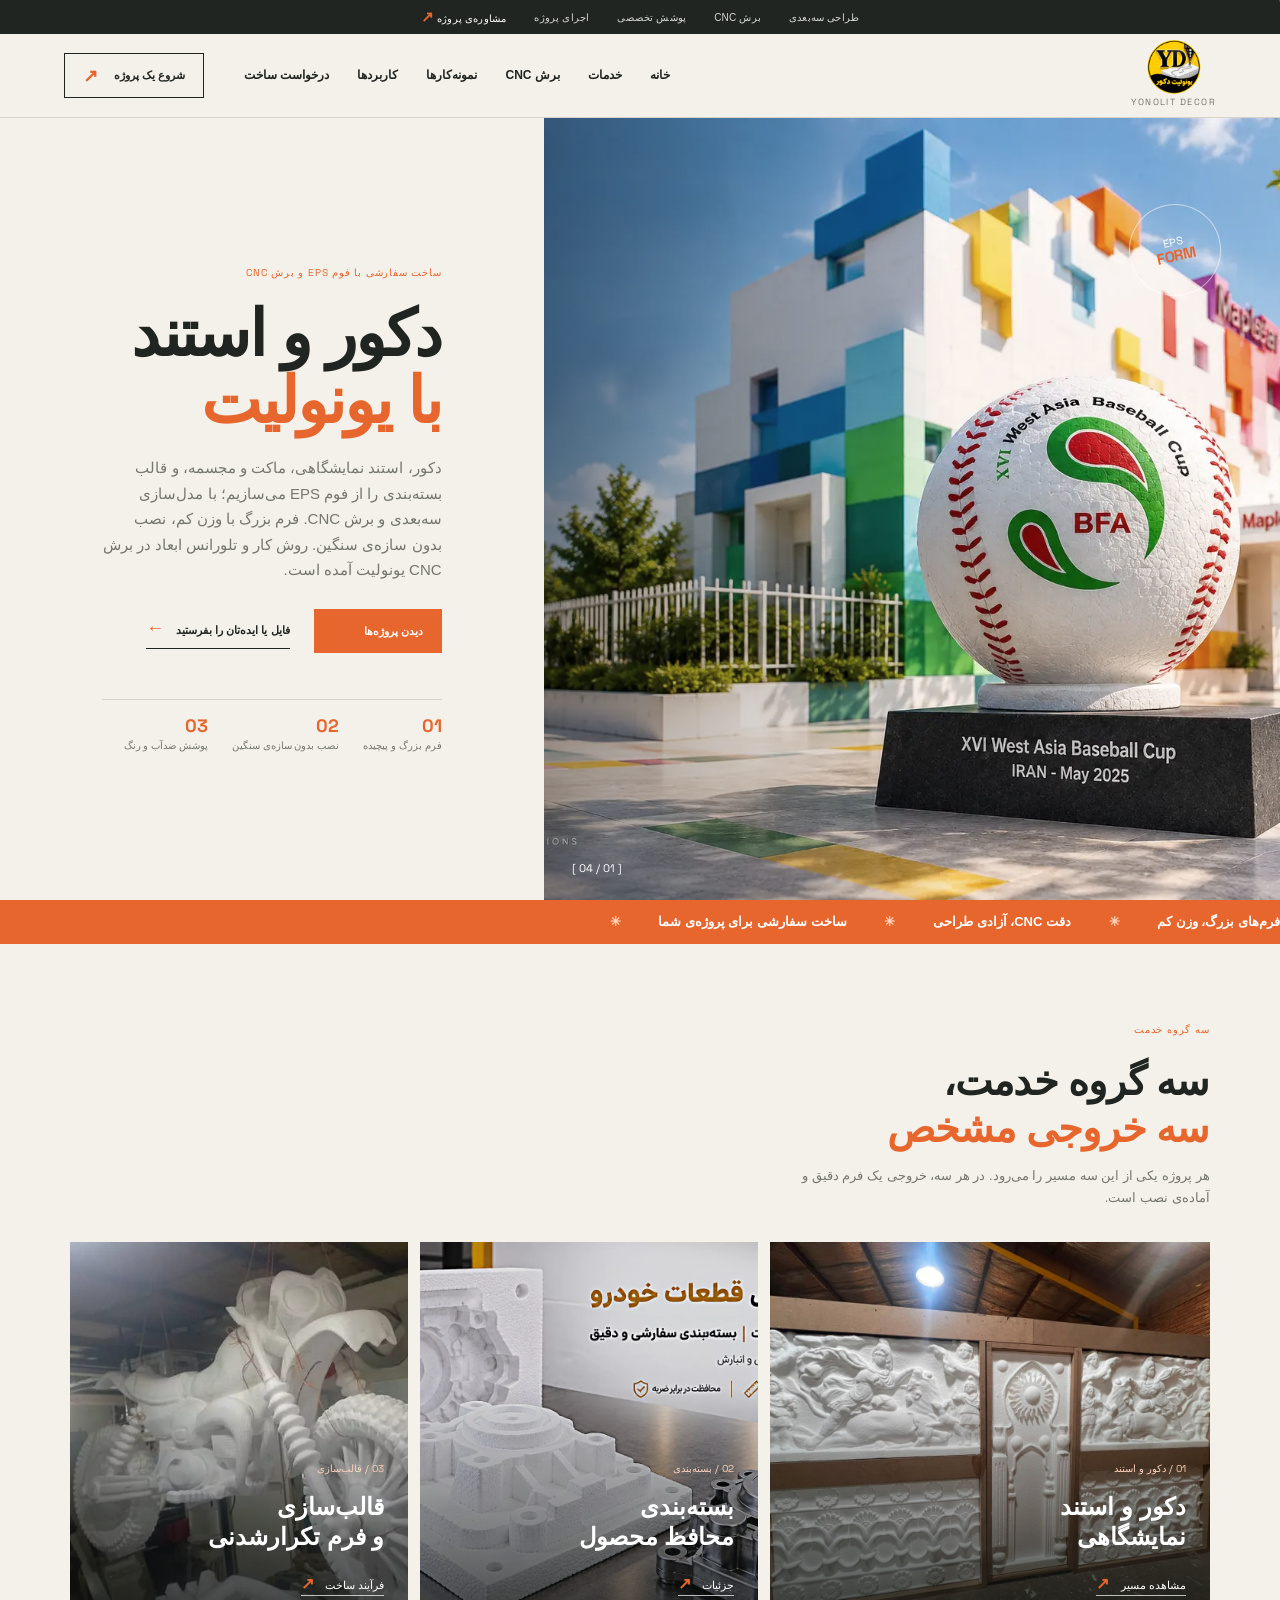
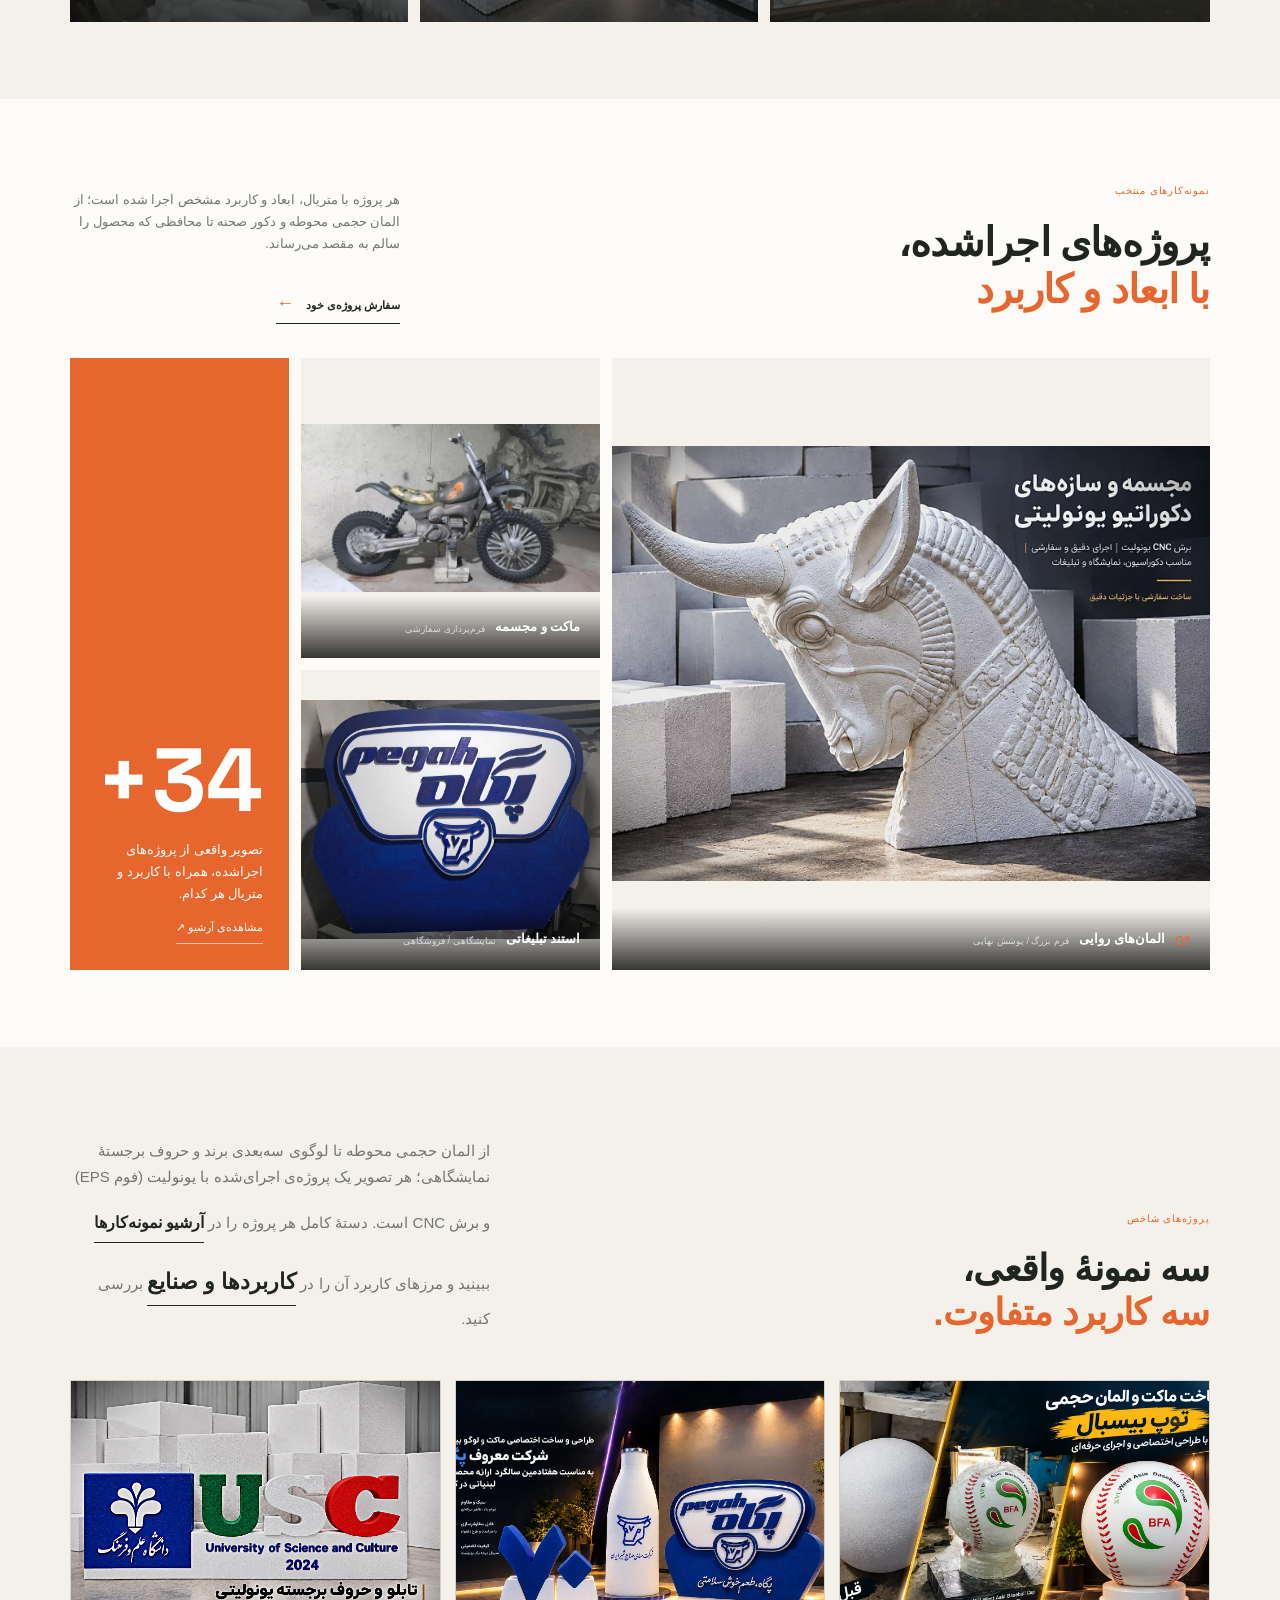
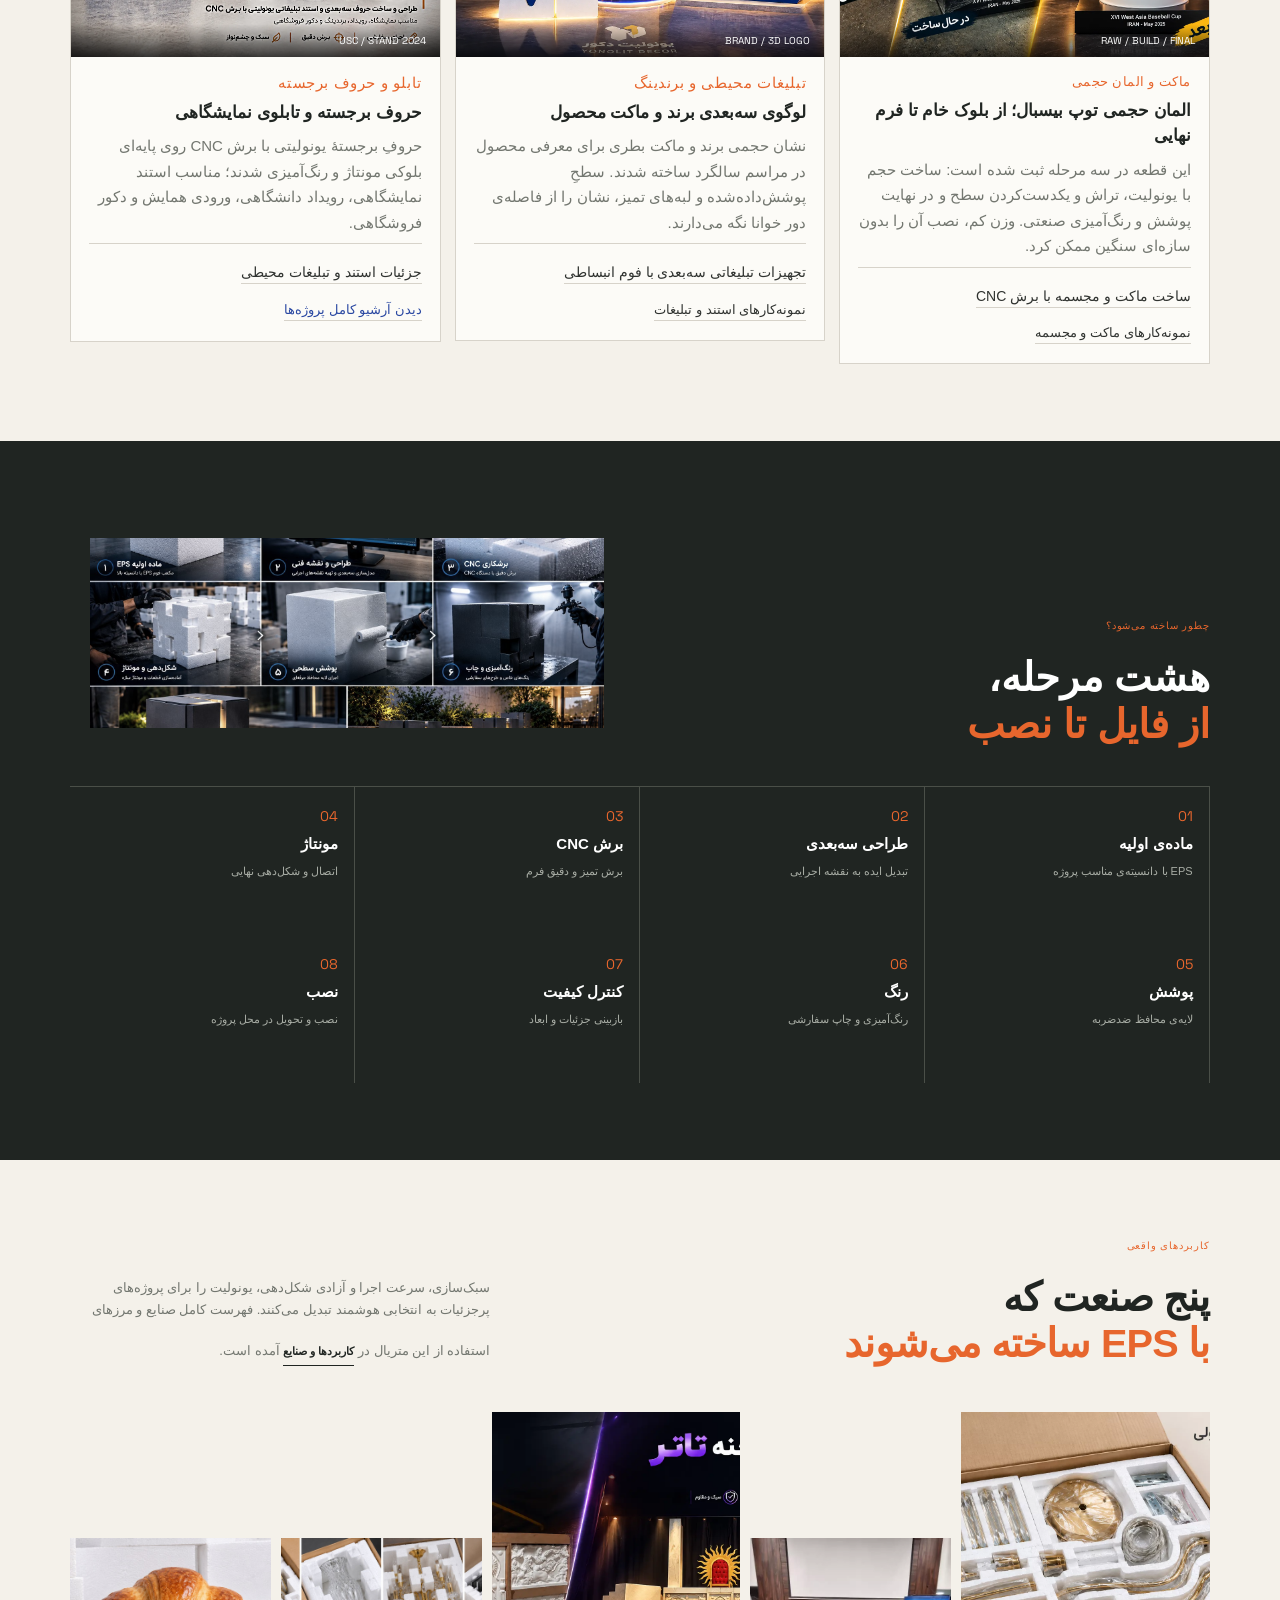
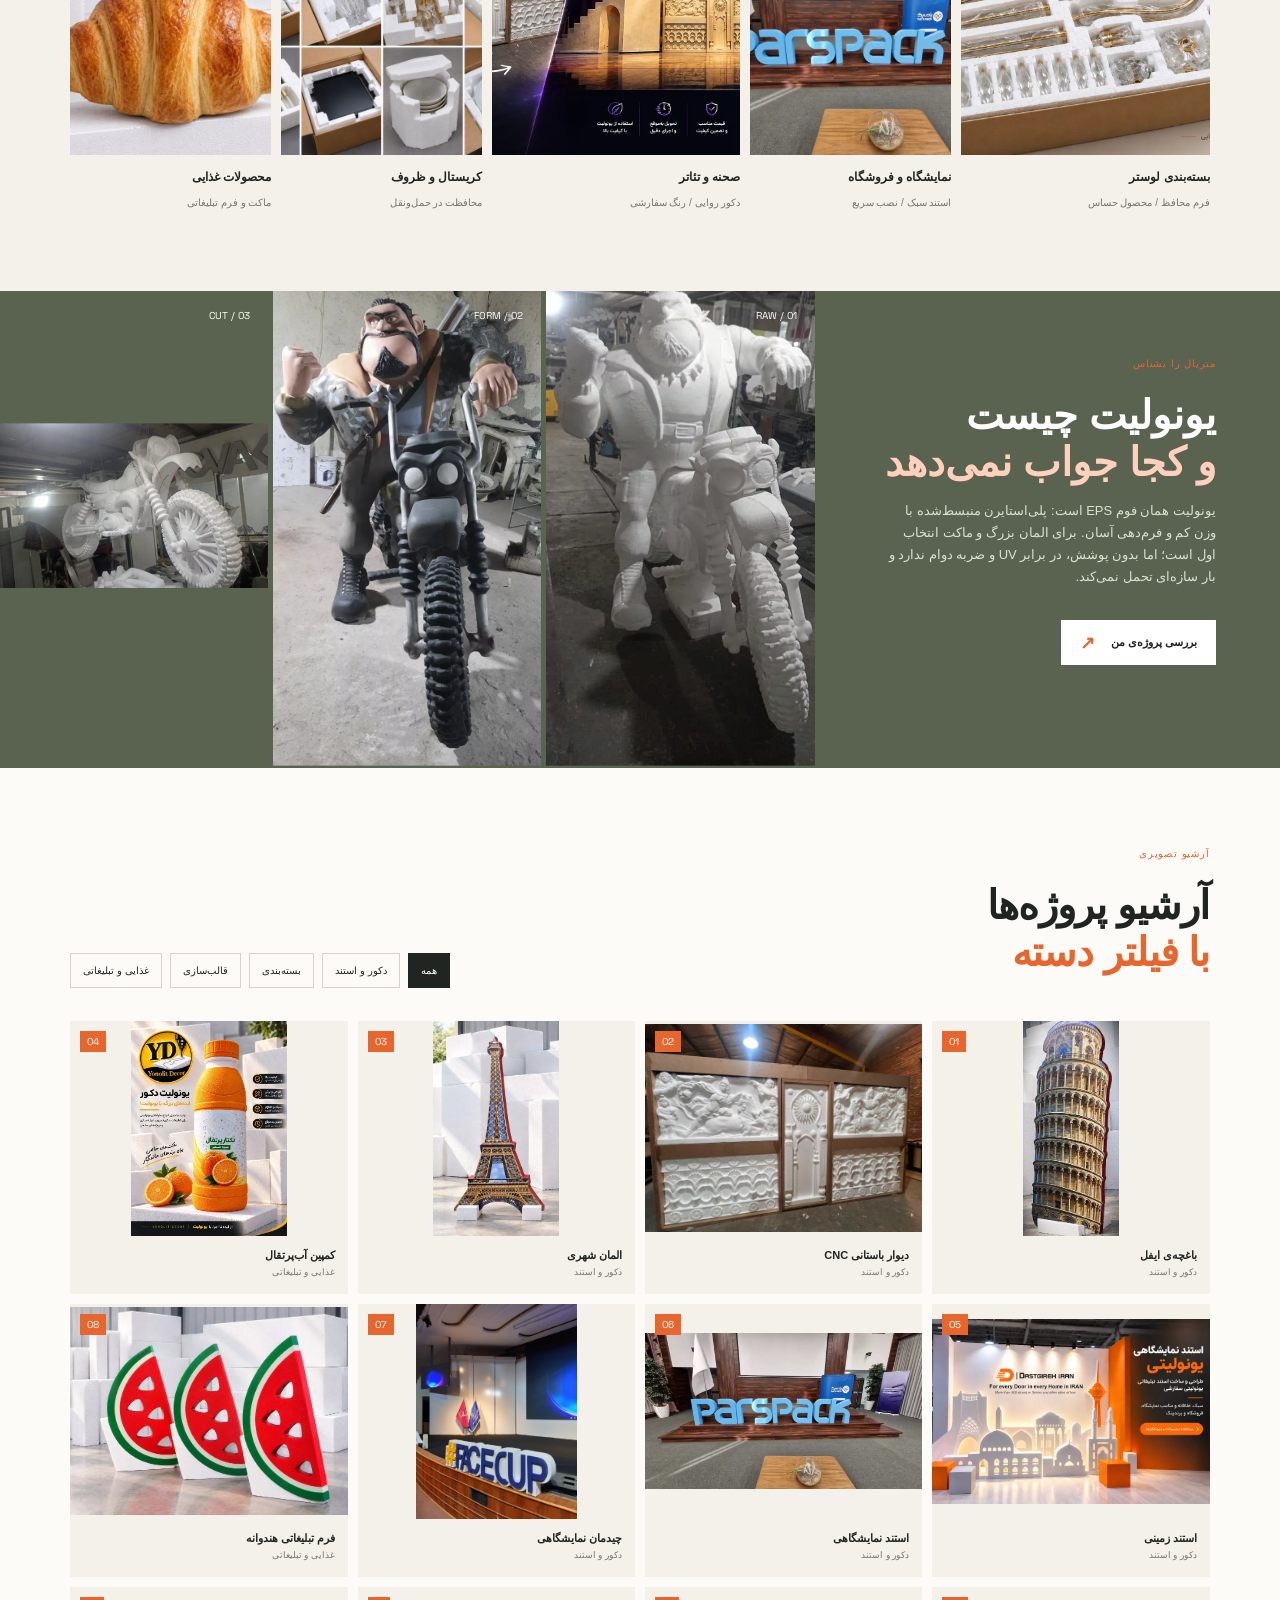
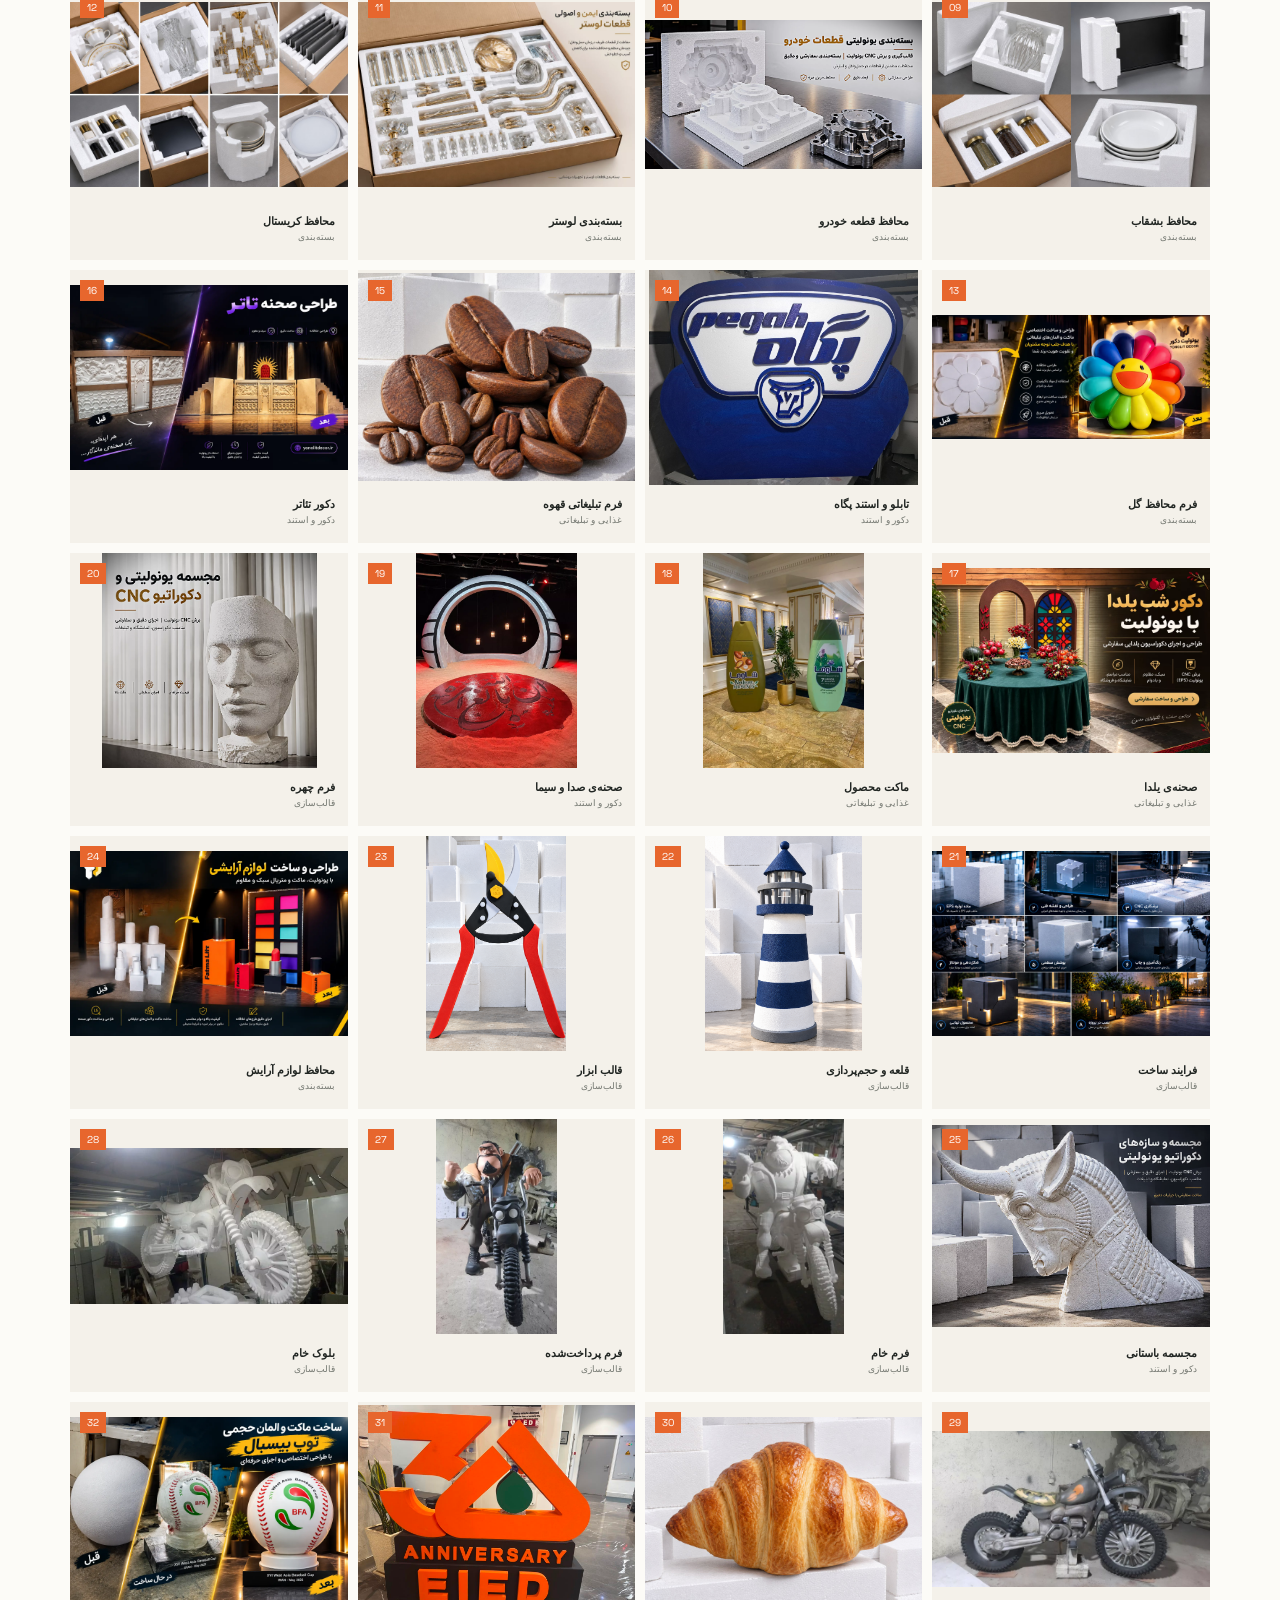
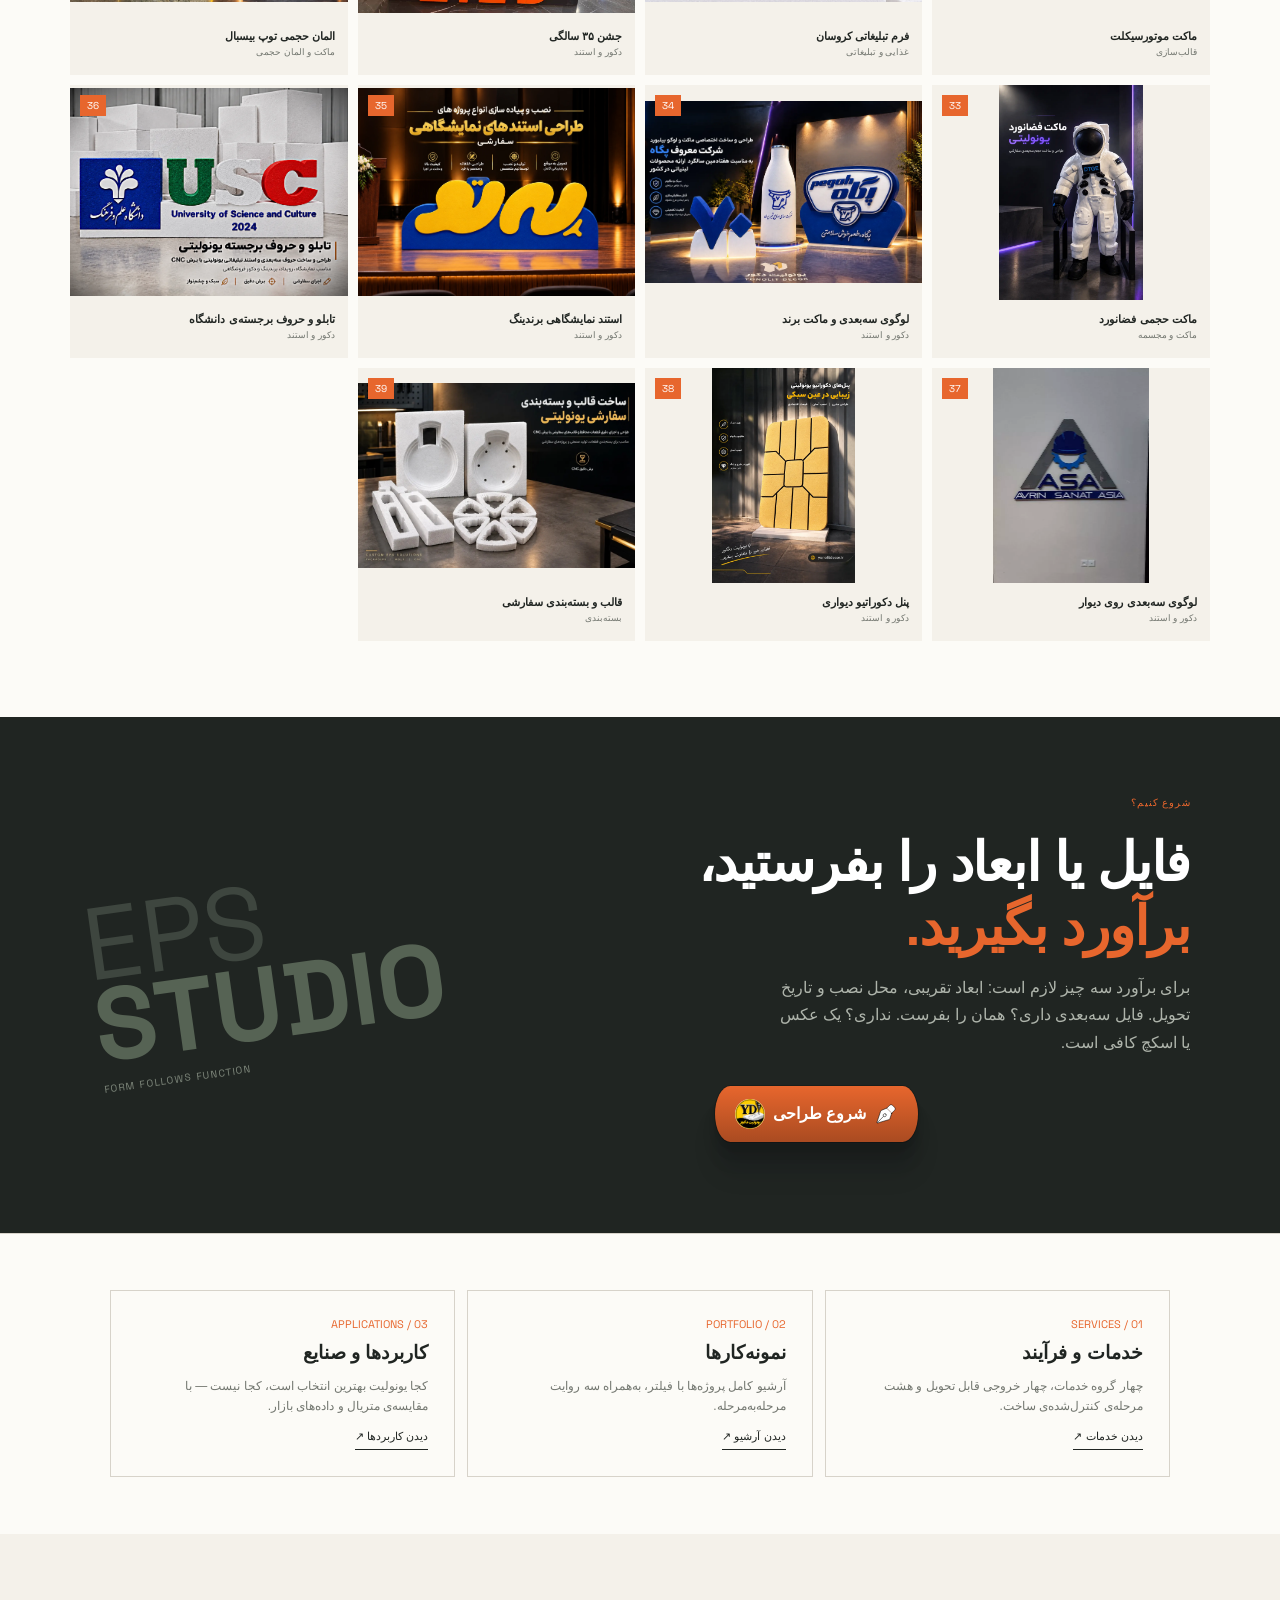
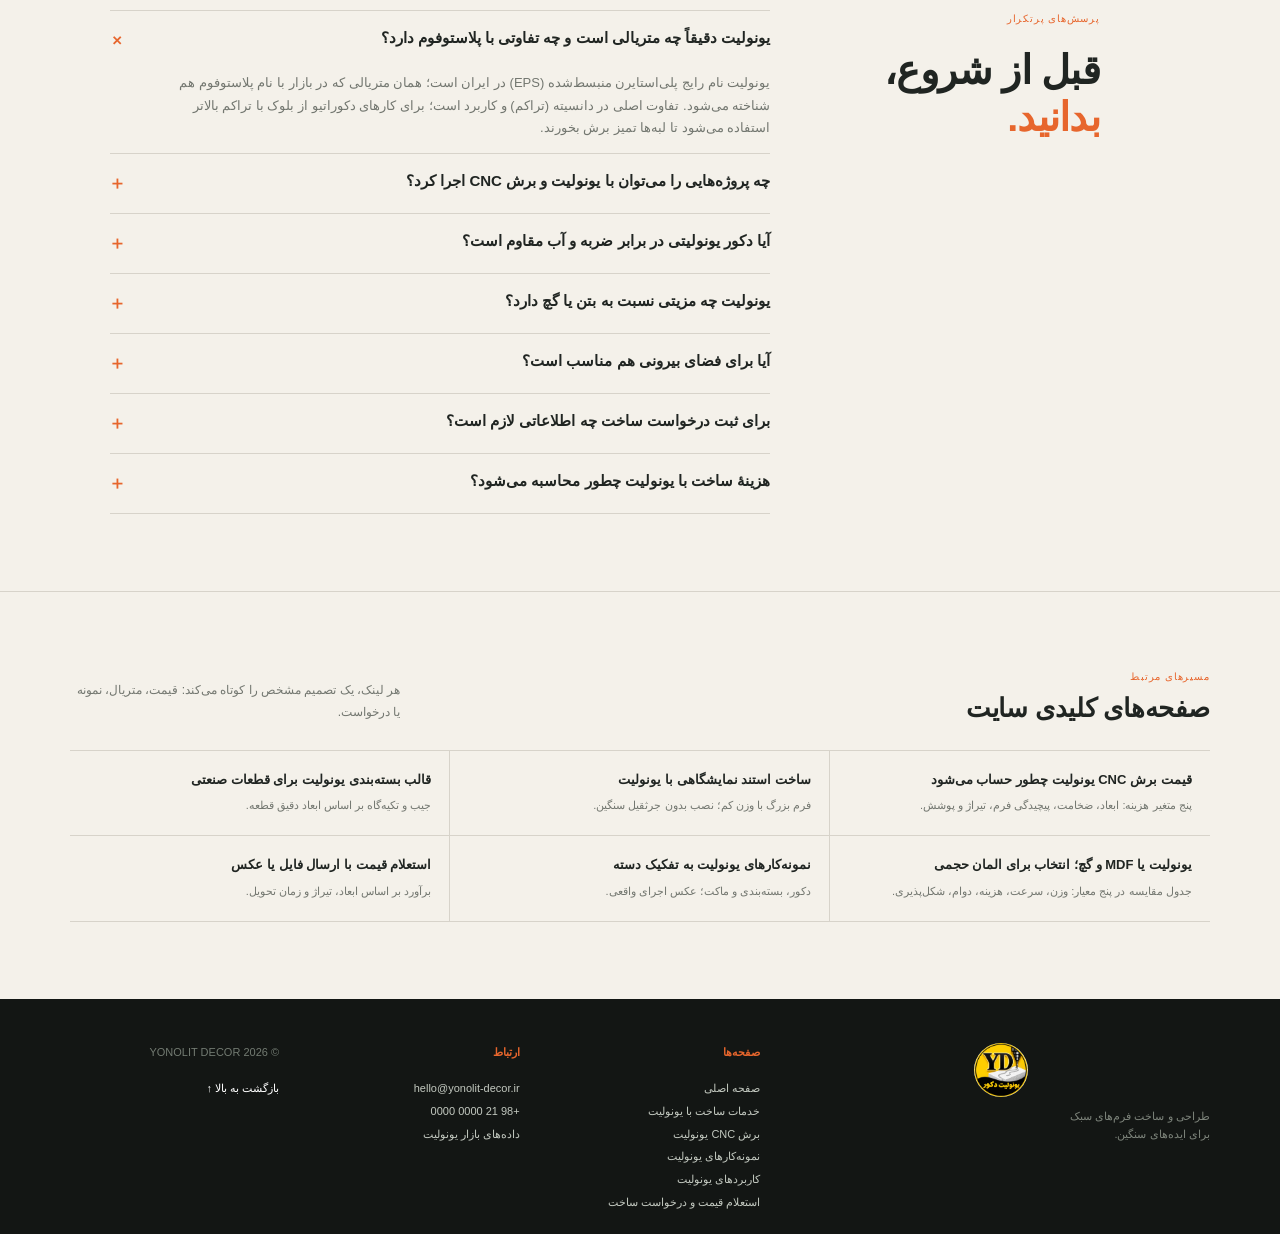
==== index.html @ b8128e69 "بازنویسی متن: حذف لحن شاعرانه، متن کلیدواژه‌محور و AEO - index: H1 «دکور و استند با یونولیت»، ۱۲ تیت" ====
<!doctype html>
<html lang="fa" dir="rtl">
<head>
  <meta charset="UTF-8">
  <meta name="viewport" content="width=device-width, initial-scale=1">
    <title>دکور، استند و ماکت یونولیت | ساخت سفارشی با برش CNC</title>
    <meta name="description" content="دکور، استند نمایشگاهی، ماکت و قالب بسته‌بندی را با یونولیت EPS و برش CNC می‌سازیم: فرم بزرگ، وزن کم، نصب بدون سازه سنگین. ابعاد و یک تصویر بفرستید تا برآورد بگیرید." />
    <meta name="robots" content="index, follow, max-image-preview:large, max-snippet:-1" />
    <meta name="author" content="یونولیت دکور" />
    <meta name="theme-color" content="#202522" />
    <link rel="canonical" href="https://yonolitdecor.ir/" />
    <link rel="alternate" hreflang="fa-IR" href="https://yonolitdecor.ir/" />
    <link rel="alternate" hreflang="x-default" href="https://yonolitdecor.ir/" />
    <meta property="og:type" content="website" />
    <meta property="og:locale" content="fa_IR" />
    <meta property="og:site_name" content="یونولیت دکور" />
    <meta property="og:title" content="دکور، استند و ماکت یونولیت | ساخت سفارشی با برش CNC" />
    <meta property="og:description" content="دکور، استند نمایشگاهی، ماکت و قالب بسته‌بندی را با یونولیت EPS و برش CNC می‌سازیم: فرم بزرگ، وزن کم، نصب بدون سازه سنگین. ابعاد و یک تصویر بفرستید تا برآورد بگیرید." />
    <meta property="og:url" content="https://yonolitdecor.ir/" />
    <meta property="og:image" content="https://yonolitdecor.ir/assets/baseball-ball-mockup.webp" />
    <meta property="og:image:alt" content="المان حجمی توپ بیسبال ساخته‌شده با یونولیت، نمونه‌کار یونولیت دکور" />
    <meta property="og:image:width" content="1536" />
    <meta property="og:image:height" content="1024" />
    <meta property="og:image:type" content="image/webp" />
    <meta name="twitter:card" content="summary_large_image" />
    <meta name="twitter:title" content="دکور، استند و ماکت یونولیت | ساخت سفارشی با برش CNC" />
    <meta name="twitter:description" content="دکور، استند نمایشگاهی، ماکت و قالب بسته‌بندی را با یونولیت EPS و برش CNC می‌سازیم: فرم بزرگ، وزن کم، نصب بدون سازه سنگین. ابعاد و یک تصویر بفرستید تا برآورد بگیرید." />
    <meta name="twitter:image" content="https://yonolitdecor.ir/assets/baseball-ball-mockup.webp" />
    <meta name="twitter:image:alt" content="المان حجمی توپ بیسبال ساخته‌شده با یونولیت، نمونه‌کار یونولیت دکور" />
    <link rel="icon" href="assets/site_logo.webp" type="image/webp" />
<link rel="preload" as="image" href="assets/hero-of-site.webp" fetchpriority="high">
  <link rel="stylesheet" href="styles.css?v=14">
    <script type="application/ld+json">
{
  "@context": "https://schema.org",
  "@graph": [
    {
      "@type": "Organization",
      "@id": "https://yonolitdecor.ir/#organization",
      "name": "یونولیت دکور",
      "alternateName": "Yonolit Decor",
      "description": "ساخت سفارشی دکور، استند نمایشگاهی، ماکت و مجسمه، المان حجمی و قالب بسته‌بندی با یونولیت (فوم EPS) و برش CNC.",
      "url": "https://yonolitdecor.ir/",
      "logo": {
        "@type": "ImageObject",
        "url": "https://yonolitdecor.ir/assets/site_logo.webp",
        "width": 512,
        "height": 512
      },
      "image": "https://yonolitdecor.ir/assets/baseball-ball-mockup.webp",
      "areaServed": {
        "@type": "Country",
        "name": "ایران"
      },
      "knowsLanguage": "fa-IR",
      "knowsAbout": [
        "یونولیت",
        "فوم EPS",
        "پلی‌استایرن منبسط‌شده",
        "برش CNC یونولیت",
        "دکور صحنه",
        "استند نمایشگاهی",
        "ماکت و مجسمه",
        "قالب بسته‌بندی"
      ]
    },
    {
      "@type": "WebSite",
      "@id": "https://yonolitdecor.ir/#website",
      "url": "https://yonolitdecor.ir/",
      "name": "یونولیت دکور",
      "inLanguage": "fa-IR",
      "publisher": {
        "@id": "https://yonolitdecor.ir/#organization"
      }
    },
    {
      "@type": "WebPage",
      "@id": "https://yonolitdecor.ir/#webpage",
      "url": "https://yonolitdecor.ir/",
      "name": "یونولیت دکور | ساخت سفارشی با یونولیت و فوم EPS",
      "description": "معرفی پروژه‌های واقعی ساخت دکور، استند، ماکت و قالب بسته‌بندی با یونولیت (فوم EPS) و برش CNC.",
      "inLanguage": "fa-IR",
      "isPartOf": {
        "@id": "https://yonolitdecor.ir/#website"
      },
      "about": {
        "@id": "https://yonolitdecor.ir/#organization"
      },
      "primaryImageOfPage": {
        "@id": "https://yonolitdecor.ir/#image-baseball-ball-mockup"
      }
    },
    {
      "@type": "ItemList",
      "@id": "https://yonolitdecor.ir/#featured",
      "name": "پروژه‌های شاخص یونولیت دکور",
      "itemListOrder": "https://schema.org/ItemListOrderAscending",
      "numberOfItems": 3,
      "itemListElement": [
        {
          "@type": "ListItem",
          "position": 1,
          "item": {
            "@type": "ImageObject",
            "@id": "https://yonolitdecor.ir/#image-baseball-ball-mockup",
            "contentUrl": "https://yonolitdecor.ir/assets/baseball-ball-mockup.webp",
            "url": "https://yonolitdecor.ir/assets/baseball-ball-mockup.webp",
            "name": "المان حجمی توپ بیسبال",
            "description": "ماکت و المان حجمی توپ بیسبال با یونولیت EPS و برش حرارتی؛ سه مرحله‌ی قبل، در حال ساخت و نهایی.",
            "width": 1536,
            "height": 1024,
            "caption": "المان حجمی توپ بیسبال",
            "representativeOfPage": false,
            "creator": {
              "@id": "https://yonolitdecor.ir/#organization"
            },
            "copyrightHolder": {
              "@id": "https://yonolitdecor.ir/#organization"
            }
          }
        },
        {
          "@type": "ListItem",
          "position": 2,
          "item": {
            "@type": "ImageObject",
            "@id": "https://yonolitdecor.ir/#image-peghah-3d-brand-logo",
            "contentUrl": "https://yonolitdecor.ir/assets/peghah-3d-brand-logo.webp",
            "url": "https://yonolitdecor.ir/assets/peghah-3d-brand-logo.webp",
            "name": "لوگوی سه‌بعدی و ماکت برند",
            "description": "لوگوی حجمی سه‌بعدی برند و ماکت محصول، ساخته‌شده با فوم انبساطی EPS برای رویداد و کمپین.",
            "width": 1487,
            "height": 976,
            "caption": "لوگوی سه‌بعدی و ماکت برند",
            "representativeOfPage": false,
            "creator": {
              "@id": "https://yonolitdecor.ir/#organization"
            },
            "copyrightHolder": {
              "@id": "https://yonolitdecor.ir/#organization"
            }
          }
        },
        {
          "@type": "ListItem",
          "position": 3,
          "item": {
            "@type": "ImageObject",
            "@id": "https://yonolitdecor.ir/#image-university-stand-3d-letters",
            "contentUrl": "https://yonolitdecor.ir/assets/university-stand-3d-letters.webp",
            "url": "https://yonolitdecor.ir/assets/university-stand-3d-letters.webp",
            "name": "تابلو و حروف برجسته",
            "description": "تابلو و حروف برجسته‌ی یونولیتی با برش CNC و رنگ‌آمیزی صنعتی برای رویداد و نمایشگاه.",
            "width": 1447,
            "height": 1087,
            "caption": "تابلو و حروف برجسته",
            "representativeOfPage": false,
            "creator": {
              "@id": "https://yonolitdecor.ir/#organization"
            },
            "copyrightHolder": {
              "@id": "https://yonolitdecor.ir/#organization"
            }
          }
        }
      ]
    },
    {
      "@type": "FAQPage",
      "inLanguage": "fa-IR",
      "mainEntity": [
        {
          "@type": "Question",
          "name": "یونولیت دقیقاً چه متریالی است و چه تفاوتی با پلاستوفوم دارد؟",
          "acceptedAnswer": {
            "@type": "Answer",
            "text": "یونولیت نام رایج پلی‌استایرن منبسط‌شده (EPS) در ایران است؛ همان متریالی که در بازار با نام پلاستوفوم هم شناخته می‌شود. تفاوت اصلی در دانسیته (تراکم) و کاربرد است؛ برای کارهای دکوراتیو از بلوک با تراکم بالاتر استفاده می‌شود تا لبه‌ها تمیز برش بخورند."
          }
        },
        {
          "@type": "Question",
          "name": "چه پروژه‌هایی را می‌توان با یونولیت و برش CNC اجرا کرد؟",
          "acceptedAnswer": {
            "@type": "Answer",
            "text": "چهار دستهٔ اصلی: استند و تبلیغات محیطی، دکور صحنه و مراسم، ماکت و مجسمهٔ حجمی، و قالب و بسته‌بندی سفارشی. از المان کوچک رومیزی تا سازهٔ بزرگ محوطه، بسته به ابعاد و محل نصب بررسی می‌شود."
          }
        },
        {
          "@type": "Question",
          "name": "آیا دکور یونولیتی در برابر ضربه و آب مقاوم است؟",
          "acceptedAnswer": {
            "@type": "Answer",
            "text": "یونولیت خام مقاوم نیست؛ اما با پوشش سطحی (الیاف، رزین یا رنگ صنعتی) در برابر رطوبت و ضربه مقاوم می‌شود. نوع پوشش بر اساس محل نصب انتخاب می‌شود: داخلی، بیرونی یا حمل‌ونقل."
          }
        },
        {
          "@type": "Question",
          "name": "یونولیت چه مزیتی نسبت به بتن یا گچ دارد؟",
          "acceptedAnswer": {
            "@type": "Answer",
            "text": "وزن کمتر (نصب بدون جرثقیل)، سرعت ساخت بالاتر، آزادی فرم‌دهی بیشتر و هزینه‌ی نصب پایین‌تر. در عوض، بدون پوشش دوام کمتری دارد و برای بار سازه‌ای استفاده نمی‌شود."
          }
        },
        {
          "@type": "Question",
          "name": "آیا برای فضای بیرونی هم مناسب است؟",
          "acceptedAnswer": {
            "@type": "Answer",
            "text": "بله، با پوشش ضدآب و رنگ ضد UV. برای المان شهری و محوطه، ضخامت پوشش و نحوه‌ی اتصال به پایه مهم‌تر از خود متریال است."
          }
        },
        {
          "@type": "Question",
          "name": "برای ثبت درخواست ساخت چه اطلاعاتی لازم است؟",
          "acceptedAnswer": {
            "@type": "Answer",
            "text": "کاربرد قطعه، محل نصب (فضای داخلی، بیرونی یا حمل‌ونقل)، ابعاد تقریبی و تاریخ تحویل. تصویر مرجع یا فایل سه‌بعدی برآورد را دقیق‌تر می‌کند، اما الزامی نیست."
          }
        },
        {
          "@type": "Question",
          "name": "هزینهٔ ساخت با یونولیت چطور محاسبه می‌شود؟",
          "acceptedAnswer": {
            "@type": "Answer",
            "text": "پنج متغیر: دانسیته و حجم فرم، پیچیدگی برش و تعداد قطعات، نوع پوشش و رنگ، حمل و نصب در محل، و مهلت تحویل. عدد قطعی از روی تصویر قابل تعیین نیست."
          }
        }
      ],
      "numberOfItems": 7
    },
    {
      "@type": "HowTo",
      "name": "فرایند ساخت سفارشی با یونولیت (EPS)",
      "inLanguage": "fa-IR",
      "step": [
        {
          "@type": "HowToStep",
          "position": 1,
          "name": "دریافت ایده و فایل",
          "text": "دریافت فایل سه‌بعدی، اسکچ، تصویر مرجع یا توضیح پروژه."
        },
        {
          "@type": "HowToStep",
          "position": 2,
          "name": "طراحی و مدل‌سازی سه‌بعدی",
          "text": "تبدیل ایده به مدل قابل برش با ابعاد و محدودیت‌های اجرایی."
        },
        {
          "@type": "HowToStep",
          "position": 3,
          "name": "انتخاب متریال و دانسیته",
          "text": "انتخاب EPS با تراکم متناسب با وزن نهایی و نوع پوشش."
        },
        {
          "@type": "HowToStep",
          "position": 4,
          "name": "برش CNC و سیم داغ",
          "text": "برش دقیق قطعات، منحنی‌ها و حفره‌های داخلی."
        },
        {
          "@type": "HowToStep",
          "position": 5,
          "name": "مونتاژ و شکل‌دهی",
          "text": "اتصال قطعات، تراش نهایی و آماده‌سازی سطح."
        },
        {
          "@type": "HowToStep",
          "position": 6,
          "name": "پوشش سطحی و رنگ",
          "text": "لایهٔ محافظ، ضدآب یا مقاوم به UV، سپس رنگ‌آمیزی صنعتی."
        },
        {
          "@type": "HowToStep",
          "position": 7,
          "name": "کنترل کیفیت",
          "text": "بازبینی جزئیات، ابعاد نهایی و یکنواختی سطح."
        },
        {
          "@type": "HowToStep",
          "position": 8,
          "name": "حمل و نصب",
          "text": "قطعه‌بندی، بسته‌بندی سفر، حمل و نصب در محل پروژه."
        }
      ]
    }
  ]
}
  </script>
</head>
<body data-page="home">
  <div class="topline"><span>طراحی سه‌بعدی</span><span>برش CNC</span><span>پوشش تخصصی</span><span>اجرای پروژه</span><a href="contact.html">مشاوره‌ی پروژه <b>↗</b></a></div>
  <header class="site-header" id="top">
    <a class="brand" href="index.html" aria-label="یونولیت دکور"><img src="assets/site_logo.webp" alt="لوگوی یونولیت دکور" class="site-logo"><span>YONOLIT DECOR</span></a>
    <nav aria-label="ناوبری اصلی"><a href="index.html" aria-current="page">خانه</a><a href="services.html">خدمات</a><a href="cnc.html">برش CNC</a><a href="portfolio.html">نمونه‌کارها</a><a href="applications.html">کاربردها</a><a href="contact.html">درخواست ساخت</a></nav>
    <a class="header-cta" href="contact.html">شروع یک پروژه <span>↗</span></a>
    <button class="menu-toggle" aria-label="باز کردن منو" aria-expanded="false">☰</button>
  </header>
  <main>
    <section class="hero reveal" aria-labelledby="hero-title">
      <div class="hero-copy"><p class="eyebrow">ساخت سفارشی با فوم EPS و برش CNC</p><h1 id="hero-title">دکور و استند<br><em>با یونولیت</em></h1><p class="hero-lead">دکور، استند نمایشگاهی، ماکت و مجسمه، و قالب بسته‌بندی را از فوم EPS می‌سازیم؛ با مدل‌سازی سه‌بعدی و برش CNC. فرم بزرگ با وزن کم، نصب بدون سازه‌ی سنگین. روش کار و تلورانس ابعاد در <a href="cnc.html#what">برش CNC یونولیت</a> آمده است.</p><div class="hero-actions"><a class="button button-accent" href="#work">دیدن پروژه‌ها <span>↗</span></a><a class="text-link" href="contact.html">فایل یا ایده‌تان را بفرستید <span>←</span></a></div><div class="hero-facts"><div><strong>01</strong><span>فرم بزرگ و پیچیده</span></div><div><strong>02</strong><span>نصب بدون سازه‌ی سنگین</span></div><div><strong>03</strong><span>پوشش ضدآب و رنگ</span></div></div></div>
      <div class="hero-media"><img src="assets/hero-of-site.webp" alt="نمونه دکوراسیون بیرونی و مجسمه‌ی یونولیتی در فضای باز" fetchpriority="high"><span class="hero-stamp">EPS<br><b>FORM</b></span><span class="hero-index">[ 01 / 04 ]</span></div>
    </section>
    <section class="marquee" aria-label="خدمات کلیدی"><div>فرم‌های بزرگ، وزن کم <i>✳</i> دقت CNC، آزادی طراحی <i>✳</i> ساخت سفارشی برای پروژه‌ی شما <i>✳</i> </div></section>
    <section class="section services" id="services"><div class="section-heading reveal"><p class="kicker">سه گروه خدمت</p><h2>سه گروه خدمت،<br><span>سه خروجی مشخص</span></h2><p>هر پروژه یکی از این سه مسیر را می‌رود. در هر سه، خروجی یک فرم دقیق و آماده‌ی نصب است.</p></div><div class="service-grid"><article class="service-card service-main reveal"><img src="assets/img-001.jpg" alt="المان دکوراتیو ساخته‌شده با CNC" loading="lazy"><div class="service-overlay"><span>01 / دکور و استند</span><h3>دکور و استند<br>نمایشگاهی</h3><a href="#work" aria-label="مشاهده پروژه‌های دکور و استند">مشاهده مسیر <b>↗</b></a></div></article><article class="service-card reveal"><img src="assets/img-008.webp" alt="بسته‌بندی محافظ سفارشی برای قطعه" loading="lazy"><div class="service-label"><span>02 / بسته‌بندی</span><h3>بسته‌بندی<br>محافظ محصول</h3><a href="#applications">جزئیات <b>↗</b></a></div></article><article class="service-card service-dark reveal"><img src="assets/img-026.webp" alt="فرم خام برای قالب‌سازی" loading="lazy"><div class="service-label"><span>03 / قالب‌سازی</span><h3>قالب‌سازی<br>و فرم تکرارشدنی</h3><a href="#process">فرآیند ساخت <b>↗</b></a></div></article></div></section>
    <section class="section work-section" id="work"><div class="section-heading split reveal"><div><p class="kicker">نمونه‌کارهای منتخب</p><h2>پروژه‌های اجراشده،<br><span>با ابعاد و کاربرد</span></h2></div><div class="section-side"><p>هر پروژه با متریال، ابعاد و کاربرد مشخص اجرا شده است؛ از المان حجمی محوطه و دکور صحنه تا محافظی که محصول را سالم به مقصد می‌رساند.</p><a class="text-link" href="#contact">سفارش پروژه‌ی خود <span>←</span></a></div></div><div class="feature-collage reveal"><figure class="feature-large"><img src="assets/img-023.webp" alt="مجسمه و المان تزئینی ساخته‌شده با یونولیت" loading="lazy"><figcaption><span>01</span><b>المان‌های روایی</b><small>فرم بزرگ / پوشش نهایی</small></figcaption></figure><div class="feature-stack"><figure><img src="assets/img-027.webp" alt="ماکت موتورسیکلت برای ساخت فرم" loading="lazy"><figcaption><b>ماکت و مجسمه</b><small>فرم‌پردازی سفارشی</small></figcaption></figure><figure><img src="assets/img-012.jpg" alt="تابلو و استند تبلیغاتی" loading="lazy"><figcaption><b>استند تبلیغاتی</b><small>نمایشگاهی / فروشگاهی</small></figcaption></figure></div><div class="feature-note"><span class="big-number">+34</span><p>تصویر واقعی از پروژه‌های اجراشده، همراه با کاربرد و متریال هر کدام.</p><a href="#gallery">مشاهده‌ی آرشیو ↗</a></div></div></section>
    <!-- پروژه‌های شاخص: سه نمونهٔ واقعی از کاربردهای متفاوت، با متن بهینه برای جست‌وجو -->
    <section class="section cases-section" id="featured-cases" aria-labelledby="cases-title">
      <div class="section-heading split reveal">
        <div>
          <p class="kicker">پروژه‌های شاخص</p>
          <h2 id="cases-title">سه نمونهٔ واقعی،<br><span>سه کاربرد متفاوت.</span></h2>
        </div>
        <p class="section-side">از المان حجمی محوطه تا لوگوی سه‌بعدی برند و حروف برجستهٔ نمایشگاهی؛ هر تصویر یک پروژه‌ی اجرای‌شده با یونولیت (فوم EPS) و برش CNC است. دستهٔ کامل هر پروژه را در <a class="text-link" href="portfolio.html">آرشیو نمونه‌کارها</a> ببینید و مرزهای کاربرد آن را در <a class="text-link" href="applications.html">کاربردها و صنایع</a> بررسی کنید.</p>
      </div>
      <div class="case-strip">
        <article class="case-card reveal">
          <figure>
            <img src="assets/baseball-ball-mockup.webp" alt="ساخت ماکت و المان حجمی توپ بیسبال با یونولیت EPS و برش CNC؛ سه مرحله: بلوک خام، در حال ساخت و نتیجه‌ی نهایی" width="1536" height="1024" loading="lazy">
            <figcaption>RAW / BUILD / FINAL</figcaption>
          </figure>
          <div class="case-body">
            <span class="case-tag">ماکت و المان حجمی</span>
            <h3>المان حجمی توپ بیسبال؛ از بلوک خام تا فرم نهایی</h3>
            <p>این قطعه در سه مرحله ثبت شده است: ساخت حجم با یونولیت، تراش و یکدست‌کردن سطح و در نهایت پوشش و رنگ‌آمیزی صنعتی. وزن کم، نصب آن را بدون سازه‌ای سنگین ممکن کرد.</p>
            <ul class="case-links">
              <li><a href="services.html#mold">ساخت ماکت و مجسمه با برش CNC</a></li>
              <li><a href="portfolio.html?category=mold">نمونه‌کارهای ماکت و مجسمه</a></li>
            </ul>
          </div>
        </article>
        <article class="case-card reveal">
          <figure>
            <img src="assets/peghah-3d-brand-logo.webp" alt="لوگوی حجمی و ماکت بطری برند لبنیاتی پگاه، ساخته‌شده با فوم انبساطی EPS و رنگ‌آمیزی صنعتی" width="1487" height="976" loading="lazy">
            <figcaption>BRAND / 3D LOGO</figcaption>
          </figure>
          <div class="case-body">
            <span class="case-tag">تبلیغات محیطی و برندینگ</span>
            <h3>لوگوی سه‌بعدی برند و ماکت محصول</h3>
            <p>نشان حجمی برند و ماکت بطری برای معرفی محصول در مراسم سالگرد ساخته شدند. سطحِ پوشش‌داده‌شده و لبه‌های تمیز، نشان را از فاصله‌ی دور خوانا نگه می‌دارند.</p>
            <ul class="case-links">
              <li><a href="services.html#decor">تجهیزات تبلیغاتی سه‌بعدی با فوم انبساطی</a></li>
              <li><a href="portfolio.html?category=decor">نمونه‌کارهای استند و تبلیغات</a></li>
            </ul>
          </div>
        </article>
        <article class="case-card reveal">
          <figure>
            <img src="assets/university-stand-3d-letters.webp" alt="تابلو و حروف برجستهٔ یونولیتی دانشگاه علم و فرهنگ با برش CNC و رنگ‌آمیزی صنعتی" width="1447" height="1087" loading="lazy">
            <figcaption>USC / STAND 2024</figcaption>
          </figure>
          <div class="case-body">
            <span class="case-tag">تابلو و حروف برجسته</span>
            <h3>حروف برجسته و تابلوی نمایشگاهی</h3>
            <p>حروفِ برجستهٔ یونولیتی با برش CNC روی پایه‌ای بلوکی مونتاژ و رنگ‌آمیزی شدند؛ مناسب استند نمایشگاهی، رویداد دانشگاهی، ورودی همایش و دکور فروشگاهی.</p>
            <ul class="case-links">
              <li><a href="services.html#decor">جزئیات استند و تبلیغات محیطی</a></li>
              <li><a href="portfolio.html#gallery">دیدن آرشیو کامل پروژه‌ها</a></li>
            </ul>
          </div>
        </article>
      </div>
    </section>

    <section class="section process-section" id="process"><div class="process-head reveal"><div><p class="kicker">چطور ساخته می‌شود؟</p><h2>هشت مرحله،<br><span>از فایل تا نصب</span></h2></div><img src="assets/img-019.jpg" alt="نمایی از فرآیند ساخت محصولات یونولیتی" loading="lazy"></div><ol class="process-list"> <li class="reveal"><b>01</b><strong>ماده‌ی اولیه</strong><span>EPS با دانسیته‌ی مناسب پروژه</span></li><li class="reveal"><b>02</b><strong>طراحی سه‌بعدی</strong><span>تبدیل ایده به نقشه اجرایی</span></li><li class="reveal"><b>03</b><strong>برش CNC</strong><span>برش تمیز و دقیق فرم</span></li><li class="reveal"><b>04</b><strong>مونتاژ</strong><span>اتصال و شکل‌دهی نهایی</span></li><li class="reveal"><b>05</b><strong>پوشش</strong><span>لایه‌ی محافظ ضدضربه</span></li><li class="reveal"><b>06</b><strong>رنگ</strong><span>رنگ‌آمیزی و چاپ سفارشی</span></li><li class="reveal"><b>07</b><strong>کنترل کیفیت</strong><span>بازبینی جزئیات و ابعاد</span></li><li class="reveal"><b>08</b><strong>نصب</strong><span>نصب و تحویل در محل پروژه</span></li></ol></section>
    <section class="section applications" id="applications"><div class="section-heading split reveal"><div><p class="kicker">کاربردهای واقعی</p><h2>پنج صنعت که<br><span>با EPS ساخته می‌شوند</span></h2></div><p class="section-side">سبک‌سازی، سرعت اجرا و آزادی شکل‌دهی، یونولیت را برای پروژه‌های پرجزئیات به انتخابی هوشمند تبدیل می‌کنند. فهرست کامل صنایع و مرزهای استفاده از این متریال در <a class="text-link" href="applications.html#industries">کاربردها و صنایع</a> آمده است.</p></div><div class="application-rail"><figure class="app-card tall reveal"><img src="assets/img-009.webp" alt="بسته‌بندی محافظ لوستر" loading="lazy"><figcaption><b>بسته‌بندی لوستر</b><span>فرم محافظ / محصول حساس</span></figcaption></figure><figure class="app-card reveal"><img src="assets/img-004.webp" alt="استند نمایشگاهی" loading="lazy"><figcaption><b>نمایشگاه و فروشگاه</b><span>استند سبک / نصب سریع</span></figcaption></figure><figure class="app-card tall reveal"><img src="assets/img-014.webp" alt="دکور رنگی صحنه تئاتر" loading="lazy"><figcaption><b>صحنه و تئاتر</b><span>دکور روایی / رنگ سفارشی</span></figcaption></figure><figure class="app-card reveal"><img src="assets/img-010.jpg" alt="بسته‌بندی محافظ کریستال" loading="lazy"><figcaption><b>کریستال و ظروف</b><span>محافظت در حمل‌ونقل</span></figcaption></figure><figure class="app-card reveal"><img src="assets/img-028.jpg" alt="فرم نمایشگاهی برای محصولات غذایی" loading="lazy"><figcaption><b>محصولات غذایی</b><span>ماکت و فرم تبلیغاتی</span></figcaption></figure></div></section>
    <section class="proof-band"><div class="proof-copy reveal"><p class="kicker">متریال را بشناس</p><h2>یونولیت چیست<br><span>و کجا جواب نمی‌دهد</span></h2><p>یونولیت همان فوم EPS است: پلی‌استایرن منبسط‌شده با وزن کم و فرم‌دهی آسان. برای المان بزرگ و ماکت انتخاب اول است؛ اما بدون پوشش، در برابر UV و ضربه دوام ندارد و بار سازه‌ای تحمل نمی‌کند.</p><a class="button button-light" href="#contact">بررسی پروژه‌ی من <span>↗</span></a></div><div class="proof-images reveal"><figure><img src="assets/img-024.webp" alt="فرم خام قبل از پرداخت" loading="lazy"><span>RAW / 01</span></figure><figure><img src="assets/img-025.webp" alt="فرم پرداخت‌شده و آماده پوشش" loading="lazy"><span>FORM / 02</span></figure><figure><img src="assets/img-026.webp" alt="جزئیات برش فرم خام" loading="lazy"><span>CUT / 03</span></figure></div></section>
    <section class="section gallery-section" id="gallery"><div class="section-heading split reveal"><div><p class="kicker">آرشیو تصویری</p><h2>آرشیو پروژه‌ها<br><span>با فیلتر دسته</span></h2></div><div class="filters" role="group" aria-label="فیلتر پروژه‌ها"><button class="filter active" data-filter="all">همه</button><button class="filter" data-filter="decor">دکور و استند</button><button class="filter" data-filter="pack">بسته‌بندی</button><button class="filter" data-filter="mold">قالب‌سازی</button><button class="filter" data-filter="food">غذایی و تبلیغاتی</button></div></div><div class="gallery-grid" id="gallery-grid"></div></section>
    <section class="contact-section" id="contact"><div class="contact-inner reveal"><p class="kicker">شروع کنیم؟</p><h2>فایل یا ابعاد را بفرستید،<br><span>برآورد بگیرید.</span></h2><p>برای برآورد سه چیز لازم است: ابعاد تقریبی، محل نصب و تاریخ تحویل. فایل سه‌بعدی داری؟ همان را بفرست. نداری؟ یک عکس یا اسکچ کافی است.</p>
<div class="btn-wrapper">
  <div class="line horizontal top"></div>
  <div class="line vertical right"></div>
  <div class="line horizontal bottom"></div>
  <div class="line vertical left"></div>
  <div class="dot top left"></div>
  <div class="dot top right"></div>
  <div class="dot bottom right"></div>
  <div class="dot bottom left"></div>
  <a class="btn" href="mailto:hello@yonolit-decor.ir">
    <svg class="btn-svg" viewBox="0 0 24 24" xmlns="http://www.w3.org/2000/svg">
      <path d="M17.6744 11.4075L15.7691 17.1233C15.7072 17.309 15.5586 17.4529 15.3709 17.5087L3.69348 20.9803C3.22819 21.1186 2.79978 20.676 2.95328 20.2155L6.74467 8.84131C6.79981 8.67588 6.92419 8.54263 7.08543 8.47624L12.472 6.25822C12.696 6.166 12.9535 6.21749 13.1248 6.38876L17.5294 10.7935C17.6901 10.9542 17.7463 11.1919 17.6744 11.4075Z"></path>
      <path d="M3.2959 20.6016L9.65986 14.2376"></path>
      <path d="M17.7917 11.0557L20.6202 8.22724C21.4012 7.44619 21.4012 6.17986 20.6202 5.39881L18.4989 3.27749C17.7178 2.49645 16.4515 2.49645 15.6704 3.27749L12.842 6.10592"></path>
      <path d="M11.7814 12.1163C11.1956 11.5305 10.2458 11.5305 9.66004 12.1163C9.07426 12.7021 9.07426 13.6519 9.66004 14.2376C10.2458 14.8234 11.1956 14.8234 11.7814 14.2376C12.3671 13.6519 12.3671 12.7021 11.7814 12.1163Z"></path>
    </svg>
    <span class="btn-text">شروع طراحی</span>
    <img class="btn-logo" src="assets/site_logo.webp" alt="یونولیت دکور" width="30" height="30" loading="lazy">
  </a>
</div>
</div><div class="contact-mark">EPS<br><strong>STUDIO</strong><span>FORM FOLLOWS FUNCTION</span></div></section>
    <section class="next-links" aria-label="صفحه‌های سایت">
      <div class="next-links-inner">
        <a class="next-card reveal" href="services.html"><b>01 / SERVICES</b><h3>خدمات و فرآیند</h3><p>چهار گروه خدمات، چهار خروجی قابل تحویل و هشت مرحله‌ی کنترل‌شده‌ی ساخت.</p><span>دیدن خدمات ↗</span></a>
        <a class="next-card reveal" href="portfolio.html"><b>02 / PORTFOLIO</b><h3>نمونه‌کارها</h3><p>آرشیو کامل پروژه‌ها با فیلتر، به‌همراه سه روایت مرحله‌به‌مرحله.</p><span>دیدن آرشیو ↗</span></a>
        <a class="next-card reveal" href="applications.html"><b>03 / APPLICATIONS</b><h3>کاربردها و صنایع</h3><p>کجا یونولیت بهترین انتخاب است، کجا نیست — با مقایسه‌ی متریال و داده‌های بازار.</p><span>دیدن کاربردها ↗</span></a>
      </div>
    </section>
    <section class="section faq-section" id="faq"><div class="section-heading reveal"><p class="kicker">پرسش‌های پرتکرار</p><h2>قبل از شروع،<br><span>بدانید.</span></h2></div><div class="faq-list"><details class="reveal" open><summary>یونولیت دقیقاً چه متریالی است و چه تفاوتی با پلاستوفوم دارد؟<span>+</span></summary><p>یونولیت نام رایج پلی‌استایرن منبسط‌شده (EPS) در ایران است؛ همان متریالی که در بازار با نام پلاستوفوم هم شناخته می‌شود. تفاوت اصلی در دانسیته (تراکم) و کاربرد است؛ برای کارهای دکوراتیو از بلوک با تراکم بالاتر استفاده می‌شود تا لبه‌ها تمیز برش بخورند.</p></details><details class="reveal"><summary>چه پروژه‌هایی را می‌توان با یونولیت و برش CNC اجرا کرد؟<span>+</span></summary><p>چهار دستهٔ اصلی: استند و تبلیغات محیطی، دکور صحنه و مراسم، ماکت و مجسمهٔ حجمی، و قالب و بسته‌بندی سفارشی. از المان کوچک رومیزی تا سازهٔ بزرگ محوطه، بسته به ابعاد و محل نصب بررسی می‌شود.</p></details><details class="reveal"><summary>آیا دکور یونولیتی در برابر ضربه و آب مقاوم است؟<span>+</span></summary><p>یونولیت خام مقاوم نیست؛ اما با پوشش سطحی (الیاف، رزین یا رنگ صنعتی) در برابر رطوبت و ضربه مقاوم می‌شود. نوع پوشش بر اساس محل نصب انتخاب می‌شود: داخلی، بیرونی یا حمل‌ونقل.</p></details><details class="reveal"><summary>یونولیت چه مزیتی نسبت به بتن یا گچ دارد؟<span>+</span></summary><p>وزن کمتر (نصب بدون جرثقیل)، سرعت ساخت بالاتر، آزادی فرم‌دهی بیشتر و هزینه‌ی نصب پایین‌تر. در عوض، بدون پوشش دوام کمتری دارد و برای بار سازه‌ای استفاده نمی‌شود.</p></details><details class="reveal"><summary>آیا برای فضای بیرونی هم مناسب است؟<span>+</span></summary><p>بله، با پوشش ضدآب و رنگ ضد UV. برای المان شهری و محوطه، ضخامت پوشش و نحوه‌ی اتصال به پایه مهم‌تر از خود متریال است.</p></details><details class="reveal"><summary>برای ثبت درخواست ساخت چه اطلاعاتی لازم است؟<span>+</span></summary><p>کاربرد قطعه، محل نصب (فضای داخلی، بیرونی یا حمل‌ونقل)، ابعاد تقریبی و تاریخ تحویل. تصویر مرجع یا فایل سه‌بعدی برآورد را دقیق‌تر می‌کند، اما الزامی نیست.</p></details><details class="reveal"><summary>هزینهٔ ساخت با یونولیت چطور محاسبه می‌شود؟<span>+</span></summary><p>پنج متغیر: دانسیته و حجم فرم، پیچیدگی برش و تعداد قطعات، نوع پوشش و رنگ، حمل و نصب در محل، و مهلت تحویل. عدد قطعی از روی تصویر قابل تعیین نیست.</p></details></div></section>
  </main>
  
  <!-- بلوک لینک‌سازی داخلی: شش مقصد مرتبط با همین صفحه، با انکر متنی بلند -->
  <section class="section ilinks" aria-labelledby="ilinks-index">
    <div class="ilinks-head">
      <div><p class="kicker">مسیرهای مرتبط</p>
      <h2 id="ilinks-index">صفحه‌های کلیدی سایت</h2></div>
      <p class="ilinks-side">هر لینک، یک تصمیم مشخص را کوتاه می‌کند: قیمت، متریال، نمونه یا درخواست.</p>
    </div>
    <nav class="ilinks-grid" aria-label="لینک‌های مرتبط">
      <a class="ilink" href="cnc.html#pricing"><b>قیمت برش CNC یونولیت چطور حساب می‌شود</b><span>پنج متغیر هزینه: ابعاد، ضخامت، پیچیدگی فرم، تیراژ و پوشش.</span></a>
      <a class="ilink" href="services.html#decor"><b>ساخت استند نمایشگاهی با یونولیت</b><span>فرم بزرگ با وزن کم؛ نصب بدون جرثقیل سنگین.</span></a>
      <a class="ilink" href="services.html#pack"><b>قالب بسته‌بندی یونولیت برای قطعات صنعتی</b><span>جیب و تکیه‌گاه بر اساس ابعاد دقیق قطعه.</span></a>
      <a class="ilink" href="applications.html#compare"><b>یونولیت یا MDF و گچ؛ انتخاب برای المان حجمی</b><span>جدول مقایسه در پنج معیار: وزن، سرعت، هزینه، دوام، شکل‌پذیری.</span></a>
      <a class="ilink" href="portfolio.html#gallery"><b>نمونه‌کارهای یونولیت به تفکیک دسته</b><span>دکور، بسته‌بندی و ماکت؛ عکس اجرای واقعی.</span></a>
      <a class="ilink" href="contact.html#request-form"><b>استعلام قیمت با ارسال فایل یا عکس</b><span>برآورد بر اساس ابعاد، تیراژ و زمان تحویل.</span></a>
    </nav>
  </section>

<footer><div class="footer-brand"><img src="assets/site_logo.webp" alt="یونولیت دکور" class="site-logo"><p>طراحی و ساخت فرم‌های سبک<br>برای ایده‌های سنگین.</p></div><div><span class="footer-label">صفحه‌ها</span><a href="index.html">صفحه اصلی</a><a href="services.html">خدمات ساخت با یونولیت</a><a href="cnc.html">برش CNC یونولیت</a><a href="portfolio.html">نمونه‌کارهای یونولیت</a><a href="applications.html">کاربردهای یونولیت</a><a href="contact.html">استعلام قیمت و درخواست ساخت</a></div><div><span class="footer-label">ارتباط</span><a href="mailto:hello@yonolit-decor.ir">hello@yonolit-decor.ir</a><a href="tel:+982100000000">+98 21 0000 0000</a><a href="applications.html#market">داده‌های بازار یونولیت</a></div><div class="footer-end"><span>© 2026 YONOLIT DECOR</span><a href="#top">بازگشت به بالا ↑</a></div></footer>
  <dialog class="lightbox" id="lightbox"><button class="lightbox-close" aria-label="بستن">×</button><img id="lightbox-image" alt="تصویر پروژه در اندازه‌ی بزرگ"><p id="lightbox-caption"></p></dialog>
  <script src="vendor/gsap/gsap.min.js"></script>
  <script src="vendor/gsap/ScrollTrigger.min.js"></script>
  <script src="script.js?v=9"></script>
  <script src="gsap-site.js?v=2"></script>
</body>
</html>
---- styles.css ----
@import url('https://fonts.googleapis.com/css2?family=Estedad:wght@400;500;600;700;800&family=Space+Grotesk:wght@500;600;700&display=swap');
:root{--ink:#202522;--ink-2:#303330;--paper:#f4f1ea;--white:#fcfbf7;--line:#d7d3ca;--orange:#e7662d;--olive:#59634f;--muted:#737770;--radius:4px}*{box-sizing:border-box}html{scroll-behavior:smooth;scroll-padding-top:100px}body{margin:0;background:var(--paper);color:var(--ink);font-family:Estedad,Segoe UI,sans-serif;line-height:1.7}img{display:block;max-width:100%}a{color:inherit;text-decoration:none}button{font:inherit;color:inherit} .topline{min-height:34px;background:var(--ink);color:#d7d9d2;display:flex;align-items:center;justify-content:center;gap:28px;font-size:10px;letter-spacing:.02em}.topline a{color:#fff}.topline b{color:var(--orange);font-size:15px}.site-header{height:84px;padding:0 clamp(20px,5vw,76px);display:flex;align-items:center;gap:40px;border-bottom:1px solid var(--line);background:rgba(244,241,234,.95);position:sticky;top:0;z-index:10;backdrop-filter:blur(12px)}.brand{display:flex;flex-direction:column;gap:1px;margin-inline-end:auto}.brand img{width:54px;height:54px;border-radius:50%;object-fit:cover}.site-logo{display:block;margin:0 auto}.brand span{font-family:'Space Grotesk',sans-serif;font-size:9px;letter-spacing:.16em;color:var(--muted);direction:ltr;text-align:right}nav{display:flex;gap:28px;font-size:12px;font-weight:600}nav a{position:relative}nav a:after{content:'';position:absolute;right:0;bottom:-8px;width:0;height:2px;background:var(--orange);transition:width .3s}nav a:hover:after{width:100%}.header-cta,.button{display:inline-flex;align-items:center;gap:16px;padding:12px 18px;border:1px solid var(--ink);font-size:11px;font-weight:700}.header-cta span,.button span{color:var(--orange);font-size:18px;line-height:0}.header-cta:hover,.button:hover{background:var(--ink);color:var(--white)}.menu-toggle{display:none;border:0;background:none;font-size:22px}.hero{min-height:min(calc(100vh - 118px),880px);display:grid;grid-template-columns:.85fr 1.15fr;direction:ltr;background:var(--paper)}.hero-copy{direction:rtl;display:flex;flex-direction:column;justify-content:center;padding:clamp(40px,8vw,120px);padding-inline-start:clamp(24px,8vw,120px);position:relative}.eyebrow,.kicker{font-family:'Space Grotesk',Estedad,sans-serif;color:var(--orange);font-size:10px;letter-spacing:.08em;margin:0 0 20px}.hero h1{font-size:var(--fs-display);line-height:1.05;letter-spacing:-.03em;margin:0 0 20px;font-weight:800}.hero h1 em,.section h2 span,.contact-section h2 span{color:var(--orange);font-style:normal}.hero-lead{max-width:460px;color:var(--muted);font-size:15px;margin:0 0 26px}.hero-actions{display:flex;align-items:center;gap:24px;flex-wrap:wrap}.button-accent{background:var(--orange);border-color:var(--orange);color:#fff}.button-accent:hover{background:var(--ink);border-color:var(--ink)}.text-link{font-size:11px;font-weight:700;border-bottom:1px solid var(--ink);padding-bottom:5px}.text-link span{color:var(--orange);font-size:18px;margin-inline-start:9px}.hero-facts{display:flex;gap:24px;margin-top:46px;border-top:1px solid var(--line);padding-top:14px}.hero-facts div{display:flex;flex-direction:column}.hero-facts strong{font:700 18px 'Space Grotesk';color:var(--orange)}.hero-facts span{font-size:10px;color:var(--muted)}.hero-media{position:relative;direction:rtl;overflow:hidden}.hero-media img{width:100%;height:100%;object-fit:cover;min-height:560px;filter:saturate(.8)}.hero-media:after{content:'';position:absolute;inset:0;background:linear-gradient(90deg,rgba(0,0,0,.33),transparent 55%);pointer-events:none}.hero-stamp{position:absolute;top:11%;right:8%;z-index:1;color:#fff;border:1px solid rgba(255,255,255,.55);border-radius:50%;width:92px;height:92px;display:grid;place-content:center;text-align:center;font:11px/1.1 'Space Grotesk';transform:rotate(-12deg)}.hero-stamp b{color:var(--orange);font-size:15px}.hero-index{position:absolute;bottom:25px;left:28px;color:#fff;z-index:1;font:11px 'Space Grotesk'}.marquee{overflow:hidden;background:var(--orange);color:#fff;white-space:nowrap;font-size:13px;font-weight:700}.marquee div{padding:11px 0;animation:marquee 22s linear infinite;display:inline-block}.marquee i{font-style:normal;margin:0 34px;color:#ffd5bc}@keyframes marquee{to{transform:translateX(-30%)}}.section{padding:var(--space-section) clamp(20px,5.5vw,86px)}.section-heading{max-width:1200px;margin:0 auto var(--space-heading)}.section-heading h2,.contact-section h2{font-size:var(--fs-h2);line-height:var(--lh-tight);letter-spacing:-.02em;margin:0 0 12px}.section-heading>p:not(.kicker){max-width:420px;color:var(--muted);font-size:13px}.split{display:flex;justify-content:space-between;align-items:end;gap:32px}.section-side{max-width:330px;color:var(--muted);font-size:13px}.section-side .text-link{display:inline-block;color:var(--ink);margin-top:20px}.service-grid{max-width:1200px;margin:auto;display:grid;grid-template-columns:1.3fr 1fr 1fr;gap:12px}.service-card{height:380px;position:relative;overflow:hidden;background:#d8d6cf}.service-card img{height:100%;width:100%;object-fit:cover;transition:transform .7s}.service-card:hover img{transform:scale(1.05)}.service-card:after{content:'';position:absolute;inset:0;background:linear-gradient(0deg,rgba(16,19,17,.75),transparent 62%)}.service-label,.service-overlay{position:absolute;z-index:1;bottom:25px;right:24px;left:24px;color:#fff}.service-label span,.service-overlay>span{font:10px 'Space Grotesk';color:#ffd1bd}.service-card h3{font-size:24px;line-height:1.25;margin:12px 0 18px}.service-card a{font-size:11px;border-bottom:1px solid rgba(255,255,255,.7);padding-bottom:4px}.service-card a b{color:var(--orange);font-size:16px;margin-inline-start:8px}.service-dark{background:var(--olive)}.work-section{background:var(--white)}.feature-collage{max-width:1200px;margin:auto;display:grid;grid-template-columns:1.5fr .75fr .5fr;gap:12px;align-items:stretch}.feature-collage figure{margin:0;position:relative;overflow:hidden;background:var(--paper)}.feature-large{min-height:520px}.feature-large img,.feature-stack img{width:100%;height:100%;object-fit:contain;object-position:center;transition:transform .7s}.feature-collage figure:hover img{transform:scale(1.04)}.feature-stack{display:grid;grid-template-rows:1fr 1fr;gap:12px}.feature-stack figure{min-height:300px}.feature-collage figcaption{position:absolute;bottom:0;right:0;left:0;padding:20px;color:#fff;background:linear-gradient(transparent,rgba(0,0,0,.78));display:flex;align-items:end;gap:10px}.feature-collage figcaption span{color:var(--orange);font:14px 'Space Grotesk'}.feature-collage figcaption b{font-size:13px}.feature-collage figcaption small{font-size:9px;color:#ddd}.feature-note{background:var(--orange);padding:26px;display:flex;flex-direction:column;justify-content:end}.feature-note .big-number{font:700 clamp(48px,7vw,90px)/1 'Space Grotesk';color:#fff;direction:ltr}.feature-note p{font-size:13px;color:#fff}.feature-note a{font-size:11px;border-bottom:1px solid rgba(255,255,255,.6);padding-bottom:6px;color:#fff;align-self:flex-start}.process-section{background:var(--ink);color:#fff}.process-head{max-width:1200px;margin:auto;display:grid;grid-template-columns:1fr 1fr;gap:32px;align-items:end;margin-bottom:38px}.process-head h2{font-size:var(--fs-h2);line-height:var(--lh-tight);margin:0}.process-head h2 span{color:var(--orange)}.process-head img{height:230px;width:100%;object-fit:cover;filter:grayscale(.35)}.process-list{max-width:1200px;margin:auto;display:grid;grid-template-columns:repeat(4,1fr);border-top:1px solid #4a4f48;padding:0;list-style:none;margin-top:6px}.process-list li{min-height:148px;padding:20px 16px;border-inline-start:1px solid #4a4f48;display:flex;flex-direction:column;gap:6px;transition:background .3s}.process-list li:hover{background:#2c312d}.process-list b{font:14px 'Space Grotesk';color:var(--orange)}.process-list strong{font-size:15px}.process-list span{font-size:11px;color:#a8ada5}.applications{background:var(--paper)}.application-rail{max-width:1200px;margin:auto;display:grid;grid-template-columns:1.05fr .85fr 1.05fr .85fr .85fr;gap:10px;align-items:end}.app-card{margin:0}.app-card img{width:100%;aspect-ratio:1/1.08;object-fit:cover;transition:filter .3s,transform .5s}.app-card.tall img{aspect-ratio:1/1.38}.app-card:hover img{filter:saturate(1.15);transform:translateY(-7px)}.app-card figcaption{padding-top:12px}.app-card b{display:block;font-size:12px}.app-card span{font-size:10px;color:var(--muted)}.proof-band{display:grid;grid-template-columns:.8fr 1.4fr;background:var(--olive);color:#fff;min-height:470px}.proof-copy{padding:clamp(44px,5vw,76px)}.proof-copy h2{font-size:var(--fs-h2);line-height:var(--lh-tight);margin:0 0 14px}.proof-copy h2 span{color:#ffd1bd}.proof-copy p:not(.kicker){max-width:330px;color:#dbe0d5;font-size:13px;margin-bottom:32px}.button-light{background:#fff;color:var(--ink);border-color:#fff}.button-light:hover{background:var(--orange);color:#fff}.proof-images{display:grid;grid-template-columns:repeat(3,1fr);gap:5px}.proof-images figure{position:relative;margin:0;min-height:340px;overflow:hidden}.proof-images img{width:100%;height:100%;object-fit:contain;object-position:center;filter:grayscale(.35);transition:filter .4s,transform .6s}.proof-images figure:hover img{filter:none;transform:scale(1.04)}.proof-images span{position:absolute;top:18px;right:18px;font:10px 'Space Grotesk';color:#fff}.gallery-section{background:var(--white)}.filters{display:flex;flex-wrap:wrap;justify-content:flex-end;gap:8px}.filter{border:1px solid var(--line);background:transparent;padding:8px 12px;font-size:10px;cursor:pointer}.filter:hover,.filter.active{background:var(--ink);border-color:var(--ink);color:#fff}.gallery-grid{max-width:1200px;margin:auto;display:grid;grid-template-columns:repeat(4,1fr);gap:10px}.gallery-item{border:0;padding:0;background:var(--paper);text-align:right;cursor:pointer;position:relative;overflow:hidden;min-height:270px}.gallery-item img{width:100%;height:215px;object-fit:contain;object-position:center;transition:transform .5s,filter .4s}.gallery-item:hover img{transform:scale(1.06);filter:saturate(1.12)}.gallery-item>span{position:absolute;top:10px;left:10px;background:var(--orange);color:#fff;font:10px 'Space Grotesk';padding:4px 7px}.gallery-item div{padding:10px 13px 14px;display:flex;flex-direction:column}.gallery-item b{font-size:11px}.gallery-item small{font-size:9px;color:var(--muted)}.gallery-grid.large{grid-template-columns:repeat(3,1fr)}.gallery-grid.large .gallery-item{min-height:320px}.gallery-grid.large .gallery-item img{height:265px;object-fit:contain;object-position:center}.contact-section{background:var(--ink);color:#fff;display:grid;grid-template-columns:1.4fr .6fr;padding:clamp(52px,6vw,88px) clamp(20px,7vw,120px);overflow:hidden}.contact-section h2{font-size:var(--fs-h1)}.contact-section>div:first-child>p:not(.kicker){color:#aeb4ab;max-width:420px}.button-outline-light{border-color:#7c837a;color:#fff}.button-outline-light:hover{background:#fff;color:var(--ink)}.contact-mark{align-self:center;justify-self:end;font:clamp(48px,8vw,120px)/.8 'Space Grotesk';color:#3e463f;text-align:left;direction:ltr;transform:rotate(-8deg)}.contact-mark strong{color:#566354}.contact-mark span{display:block;font-size:10px;letter-spacing:.12em;color:#7f887c;margin-top:18px;white-space:nowrap}.faq-section{display:grid;grid-template-columns:.7fr 1.3fr;gap:44px;max-width:1200px;margin:auto}.faq-list details{border-top:1px solid var(--line);padding:14px 0}.faq-list details:last-child{border-bottom:1px solid var(--line)}summary{list-style:none;cursor:pointer;font-weight:700;font-size:15px;display:flex;justify-content:space-between;gap:20px}summary::-webkit-details-marker{display:none}summary span{color:var(--orange);font:24px 'Space Grotesk';transition:transform .3s}details[open] summary span{transform:rotate(45deg)}details p{color:var(--muted);font-size:13px;max-width:600px;margin:16px 0 0}footer{background:#131614;color:#c3c9c0;padding:44px clamp(20px,5.5vw,86px) 20px;display:grid;grid-template-columns:2fr 1fr 1fr 1fr;gap:32px;font-size:11px}footer .site-logo{width:54px;height:54px;border-radius:50%;object-fit:cover;filter:none;display:block;margin:0 auto}.footer-brand p{color:#7d847b;margin-top:10px}.footer-label{display:block;color:var(--orange);font-weight:700;margin-bottom:16px}.footer-end{display:flex;flex-direction:column;gap:16px;color:#737b72}.footer-end a{color:#fff}.lightbox{border:0;background:rgba(25,28,25,.96);color:#fff;max-width:min(92vw,1000px);padding:36px}.lightbox::backdrop{background:rgba(0,0,0,.8)}.lightbox img{max-height:75vh;max-width:100%;object-fit:contain}.lightbox p{margin:12px 0 0;font-size:12px}.lightbox-close{position:absolute;top:4px;left:10px;color:#fff;border:0;background:none;font-size:30px;cursor:pointer}.reveal{opacity:0;transform:translateY(18px);transition:opacity .7s ease,transform .7s ease}.reveal.is-visible{opacity:1;transform:none}@media(max-width:900px){.site-header{gap:18px}.site-header nav{display:none;position:absolute;top:84px;right:0;left:0;background:var(--paper);padding:20px;flex-direction:column;border-bottom:1px solid var(--line)}.site-header nav.nav-open{display:flex}.menu-toggle{display:block}.header-cta{display:none}.hero{grid-template-columns:1fr}.hero-media{order:-1}.hero-media img{min-height:420px}.hero-copy{padding:65px 24px}.service-grid{grid-template-columns:1fr 1fr}.service-main{grid-column:span 2}.feature-collage{grid-template-columns:1.2fr 1fr}.feature-note{grid-column:span 2;min-height:180px}.application-rail{grid-template-columns:repeat(3,1fr)}.app-card:nth-child(4),.app-card:nth-child(5){display:none}.proof-band{grid-template-columns:1fr}.proof-images{min-height:400px}.gallery-grid{grid-template-columns:repeat(3,1fr)}.faq-section{grid-template-columns:1fr;gap:30px}footer{grid-template-columns:1.5fr 1fr 1fr}.footer-end{grid-column:span 3;flex-direction:row;justify-content:space-between;border-top:1px solid #30352f;padding-top:20px}}
@media(max-width:600px){.topline{gap:10px;font-size:8px;justify-content:space-around}.topline span:nth-child(3),.topline span:nth-child(4){display:none}.site-header{height:70px}.brand img{width:46px;height:46px}.hero-media img{min-height:330px}.hero-stamp{width:72px;height:72px;font-size:9px}.hero h1{font-size:var(--fs-display)}.hero-facts{margin-top:45px;gap:16px}.hero-facts span{font-size:9px}.section{padding:44px 18px}.section-heading{margin-bottom:24px}.split{display:block}.section-side{margin-top:24px}.service-grid{grid-template-columns:1fr;gap:10px}.service-main{grid-column:auto}.service-card{height:330px}.feature-collage{grid-template-columns:1fr}.feature-large{min-height:430px}.feature-stack{grid-template-columns:1fr 1fr;grid-template-rows:220px;gap:8px}.feature-stack figure{min-height:0}.feature-note{grid-column:auto;min-height:190px}.process-head{grid-template-columns:1fr;gap:25px}.process-head img{height:210px}.process-list{grid-template-columns:repeat(2,1fr)}.process-list li{min-height:150px}.application-rail{display:flex;overflow:auto;scroll-snap-type:x mandatory;padding-bottom:15px;margin-inline:0}.app-card{min-width:70vw;scroll-snap-align:start}.app-card:nth-child(4),.app-card:nth-child(5){display:block}.proof-images{grid-template-columns:repeat(3,1fr);min-height:250px}.proof-images figure{min-height:260px}.gallery-grid{grid-template-columns:repeat(2,1fr);gap:8px}.gallery-item{min-height:220px}.gallery-item img{height:160px}.filters{justify-content:flex-start;overflow:auto;flex-wrap:nowrap;padding-bottom:8px}.filter{white-space:nowrap}.contact-section{grid-template-columns:1fr;padding:52px 18px}.contact-mark{display:none}.success-actions .button{width:100%;justify-content:center}.faq-section{padding-top:44px}.faq-list summary{font-size:13px}footer{grid-template-columns:1fr 1fr;gap:28px}footer .footer-brand{grid-column:span 2}.footer-end{grid-column:span 2;font-size:9px}.reveal{transform:translateY(12px)}}@media(prefers-reduced-motion:reduce){html{scroll-behavior:auto}.marquee div{animation:none}.reveal{transition:opacity .2s ease,transform .2s ease}.service-card img,.feature-collage figure img,.app-card img,.proof-images img{transition:none}}
.btn-wrapper{--dot-size:6px;--line-weight:1px;--line-distance:.9rem 1.1rem;--animation-speed:.35s;--dot-color:#fff;--line-color:rgba(255,255,255,.45);position:relative;display:flex;justify-content:center;align-items:center;width:auto;height:auto;padding:var(--line-distance);background-color:#0000;transition:background-color .3s ease-in-out;user-select:none}.btn-wrapper:has(.btn:hover){animation:background-color-change calc(var(--animation-speed)*4) ease-in-out forwards}@keyframes background-color-change{80%{background-color:#0000}100%{background-color:rgba(231,102,45,.18)}}.btn{position:relative;display:flex;justify-content:space-between;align-items:center;gap:.5rem;padding:.8rem 1.25rem;background-color:#e7662d;background-image:linear-gradient(#0000,#0004);border:none;color:#fff;font-family:Estedad,'Space Grotesk',sans-serif;font-size:1rem;font-weight:600;border-radius:30%/200%;cursor:pointer;box-shadow:0 0 0px 1px #0003,0 1px 1px rgba(3,7,18,.02),0 5px 4px rgba(3,7,18,.04),0 12px 9px rgba(3,7,18,.06),0 20px 15px rgba(3,7,18,.08),0 32px 24px rgba(3,7,18,.1);transition:background-color .2s ease-in-out,transform .2s ease-in-out,box-shadow .2s ease-in-out,border-radius .3s ease-in-out,border-color .2s ease-in-out}.btn:hover{background-color:#fff;color:var(--ink);transform:scale(1.05);border-radius:10%/200%}.btn:active{background-color:#e7662d;color:#fff;transform:scale(.98);border-radius:20%/200%}.btn-svg{height:24px;stroke-width:1;stroke-linecap:round;stroke-linejoin:round;stroke:#0008;fill:#fff;transition:all .3s ease-in-out}.btn:hover .btn-svg{stroke:#202522;fill:#e7662d}.btn:active .btn-svg{stroke:#202522;fill:#fff}.btn-logo{width:30px;height:30px;border-radius:50%;object-fit:cover;object-position:center;flex-shrink:0;display:block}.dot{position:absolute;width:var(--dot-size);aspect-ratio:1;border-radius:50%;background-color:var(--dot-color);transition:all .3s ease-in-out;opacity:0}.btn-wrapper:has(.btn:hover) .dot.top.left{top:50%;left:20%;animation:move-top-left var(--animation-speed) ease-in-out forwards}@keyframes move-top-left{90%{opacity:.6}100%{top:calc(var(--dot-size)*-0.5);left:calc(var(--dot-size)*-0.5);opacity:1}}.btn-wrapper:has(.btn:hover) .dot.top.right{top:50%;right:20%;animation:move-top-right var(--animation-speed) ease-in-out forwards;animation-delay:calc(var(--animation-speed)*.6)}@keyframes move-top-right{80%{opacity:.6}100%{top:calc(var(--dot-size)*-0.5);right:calc(var(--dot-size)*-0.5);opacity:1}}.btn-wrapper:has(.btn:hover) .dot.bottom.right{bottom:50%;right:20%;animation:move-bottom-right var(--animation-speed) ease-in-out forwards;animation-delay:calc(var(--animation-speed)*1.2)}@keyframes move-bottom-right{80%{opacity:.6}100%{bottom:calc(var(--dot-size)*-0.5);right:calc(var(--dot-size)*-0.5);opacity:1}}.btn-wrapper:has(.btn:hover) .dot.bottom.left{bottom:50%;left:20%;animation:move-bottom-left var(--animation-speed) ease-in-out forwards;animation-delay:calc(var(--animation-speed)*1.8)}@keyframes move-bottom-left{80%{opacity:.6}100%{bottom:calc(var(--dot-size)*-0.5);left:calc(var(--dot-size)*-0.5);opacity:1}}.line{position:absolute;transition:all .3s ease-in-out}.line.horizontal{height:var(--line-weight);width:100%;background-image:repeating-linear-gradient(90deg,#0000 0 calc(var(--line-weight)*2),var(--line-color) calc(var(--line-weight)*2) calc(var(--line-weight)*4))}.line.top{top:calc(var(--line-weight)*-0.5)}.line.bottom{bottom:calc(var(--line-weight)*-0.5)}.line.vertical{width:var(--line-weight);height:100%;background-image:repeating-linear-gradient(0deg,#0000 0 calc(var(--line-weight)*2),var(--line-color) calc(var(--line-weight)*2) calc(var(--line-weight)*4))}.line.left{left:calc(var(--line-weight)*-0.5)}.line.right{right:calc(var(--line-weight)*-0.5)}.line.top{transform-origin:top left;transform:rotate(5deg) scaleX(0)}.btn-wrapper:has(.btn:hover) .line.top{animation:draw-top var(--animation-speed) ease-in-out forwards;animation-delay:calc(var(--animation-speed)*.8)}@keyframes draw-top{100%{transform:rotate(0deg) scaleX(1)}}.line.bottom{transform-origin:bottom right;transform:rotate(5deg) scaleX(0)}.btn-wrapper:has(.btn:hover) .line.bottom{animation:draw-bottom var(--animation-speed) ease-in-out forwards;animation-delay:calc(var(--animation-speed)*2)}@keyframes draw-bottom{100%{transform:rotate(0deg) scaleX(1)}}.line.left{transform-origin:bottom left;transform:rotate(0deg) scaleY(0)}.btn-wrapper:has(.btn:hover) .line.left{animation:draw-left var(--animation-speed) ease-in-out forwards;animation-delay:calc(var(--animation-speed)*2.4)}@keyframes draw-left{100%{transform:rotate(0deg) scaleY(1)}}.line.right{transform-origin:top right;transform:rotate(5deg) scaleY(0)}.btn-wrapper:has(.btn:hover) .line.right{animation:draw-right var(--animation-speed) ease-in-out forwards;animation-delay:calc(var(--animation-speed)*1.4)}@keyframes draw-right{100%{transform:rotate(0deg) scaleY(1)}}

/* ============================================================
   v4 — ساختار پنج‌صفحه‌ای (خدمات / نمونه‌کارها / کاربردها / تماس)
   ============================================================ */
html.gsap-anim .reveal{opacity:1;transform:none;transition:none}

/* ==== v5 — بلوک‌های «پروژهٔ شاخص» و «نمونهٔ اجراشده» (محتوای SEO تصویرمحور) ==== */
.case-strip{max-width:1200px;margin:auto;display:grid;grid-template-columns:repeat(3,1fr);gap:14px}
.case-card{margin:0;background:var(--white);border:1px solid var(--line);display:flex;flex-direction:column}
.case-card figure{margin:0;position:relative;overflow:hidden;background:#d8d6cf;aspect-ratio:4/3}
.case-card figure img{width:100%;height:100%;object-fit:cover;transition:transform .7s}
.case-card:hover figure img{transform:scale(1.05)}
.case-card figcaption{position:absolute;bottom:0;right:0;left:0;padding:10px 14px;font:10px 'Space Grotesk',Estedad;color:#fff;background:linear-gradient(transparent,rgba(0,0,0,.72))}
.case-body{padding:16px 18px 18px;display:flex;flex-direction:column;gap:8px}
.case-tag{font:10px 'Space Grotesk',Estedad;color:var(--orange);letter-spacing:.04em}
.case-card h3{margin:0;font-size:17px;line-height:1.5}
.case-card p{margin:0;font-size:12px;color:var(--muted)}
.case-links{list-style:none;padding:14px 0 0;margin:auto 0 0;display:grid;gap:9px;border-top:1px solid var(--line)}
.case-links a{font-size:11px;border-bottom:1px solid var(--line);align-self:start;padding-bottom:3px;color:var(--ink-2)}
.case-links a:hover{border-color:var(--ink)}
.svc-case{display:grid;grid-template-columns:1fr 1fr;gap:14px;margin-top:18px}
.svc-case-item{margin:0}
.svc-case-item figure{margin:0;overflow:hidden;background:#d8d6cf;aspect-ratio:4/3}
.svc-case-item img{width:100%;height:100%;object-fit:cover;transition:transform .6s}
.svc-case-item:hover img{transform:scale(1.05)}
.svc-case-item p{margin:9px 0 0;font-size:11px;color:var(--muted);line-height:1.9}
.svc-case-item p a{border-bottom:1px solid var(--line)}
.svc-case-item.wide{grid-column:span 2}
.svc-case-item.wide figure{aspect-ratio:16/7}

/* hero صفحات داخلی */
.page-hero{position:relative;background:var(--ink);color:#fff;padding:clamp(44px,5.5vw,84px) clamp(20px,5.5vw,86px);display:grid;grid-template-columns:1.12fr .88fr;gap:38px;align-items:end;overflow:hidden}
.page-hero h1{font-size:var(--fs-h1);line-height:var(--lh-tight);letter-spacing:-.02em;margin:0 0 14px;font-weight:800}
.page-hero h1 span:not(.gsap-word){color:var(--orange)}
.page-hero .lead{max-width:540px;color:#aeb4ab;font-size:14px;margin:0}
.page-hero .page-hero-media{overflow:hidden;min-height:270px}
.page-hero .page-hero-media img{width:100%;height:100%;min-height:270px;object-fit:cover;filter:saturate(.85) contrast(1.02)}
.crumbs{font:10px 'Space Grotesk',Estedad;letter-spacing:.04em;color:#8b928a;display:flex;flex-wrap:wrap;gap:9px;margin:0 0 24px}
.crumbs a{color:#fff;border-bottom:1px solid rgba(255,255,255,.35);padding-bottom:2px}
.crumbs i{font-style:normal;color:#5f675f}

/* نوار آمار */
.stat-band{display:grid;grid-template-columns:repeat(4,1fr);background:var(--paper);border-top:1px solid var(--line)}
.stat-band.dark{background:#1b1f1c;border-top-color:#3b413c}
.stat{padding:20px clamp(16px,2.2vw,28px);border-inline-start:1px solid var(--line)}
.stat-band.dark .stat{border-inline-start-color:#3b413c}
.stat b{display:block;font:700 clamp(26px,3.2vw,44px)/1 'Space Grotesk';color:var(--orange);direction:ltr}
.stat span{display:block;font-size:11px;margin-top:10px;color:var(--muted)}
.stat-band.dark .stat span{color:#a8ada5}
.stat small{display:block;font-size:9px;color:#9a9e97;margin-top:6px;line-height:1.6}
.stat-band.dark .stat small{color:#7f887c}

/* بخش‌های خدماتی */
.svc-split{max-width:1200px;margin:auto;display:grid;gap:14px}
.svc-block{display:grid;grid-template-columns:.92fr 1.08fr;background:var(--white);border:1px solid var(--line);overflow:hidden}
.svc-block.flip .svc-media{order:2}
.svc-media{position:relative;overflow:hidden;min-height:440px;background:#d8d6cf}
.svc-media img{width:100%;height:100%;object-fit:contain;object-position:center;transition:transform .8s}
.svc-block:hover .svc-media img{transform:scale(1.05)}
.svc-media span{position:absolute;bottom:16px;right:18px;font:10px 'Space Grotesk';color:#fff;letter-spacing:.08em}
.svc-body{padding:clamp(20px,2.8vw,40px)}
.svc-body .num{font:12px 'Space Grotesk';color:var(--orange);display:block}
.svc-body h3{font-size:var(--fs-h3);line-height:1.25;margin:10px 0 10px}
.svc-body p{color:var(--muted);font-size:13px;max-width:560px;margin:0}
.svc-list{list-style:none;padding:0;margin:20px 0 0;display:grid;gap:9px}
.svc-list li{display:grid;grid-template-columns:34px 1fr;gap:12px;font-size:12px;border-top:1px solid var(--line);padding-top:11px}
.svc-list li b{font:11px 'Space Grotesk';color:var(--orange)}
.svc-list li span{color:var(--ink-2)}
.svc-tags{display:flex;flex-wrap:wrap;gap:8px;margin-top:16px}
.svc-tags span{border:1px solid var(--line);font-size:10px;padding:6px 10px;color:var(--muted)}

/* پنل‌های افقی (ScrollTrigger pin) */
.hscroll{background:var(--ink);color:#fff;overflow:hidden;padding-top:clamp(40px,4.6vw,66px)}
.hscroll-head{max-width:1200px;margin:0 auto 22px;padding:0 clamp(20px,5.5vw,86px);display:flex;justify-content:space-between;align-items:end;gap:26px;flex-wrap:wrap}
.hscroll-head h2{font-size:var(--fs-h2);line-height:var(--lh-tight);margin:0}
.hscroll-head h2 span{color:var(--orange)}
.hscroll-head p{max-width:320px;color:#a8ada5;font-size:12px;margin:0}
.hscroll-viewport{overflow:hidden}
.hscroll-track{display:flex;direction:ltr;gap:14px;padding:0 clamp(20px,5.5vw,86px) clamp(40px,4.6vw,62px);will-change:transform}
.hpanel{direction:rtl;flex:0 0 min(80vw,420px);background:#252a26;border:1px solid #3b413c;padding:22px;display:flex;flex-direction:column;gap:12px;min-height:320px}
.hpanel b{font:11px 'Space Grotesk';color:var(--orange)}
.hpanel h3{font-size:22px;line-height:1.25;margin:0}
.hpanel p{font-size:12px;color:#a8ada5;margin:0}
.hpanel img{width:100%;height:150px;object-fit:cover;margin-top:auto}
.hscroll-hint{max-width:1200px;margin:0 auto;padding:0 clamp(20px,7vw,110px) 20px;font:10px 'Space Grotesk';color:#7f887c;direction:ltr}
@media(max-width:900px){.hscroll{padding-top:36px}.hscroll-viewport{overflow:visible}.hscroll-track{overflow-x:auto;overflow-y:hidden;scroll-snap-type:x mandatory;-webkit-overflow-scrolling:touch;transform:none!important;will-change:auto;padding-bottom:34px}.hpanel{scroll-snap-align:start}}

/* تایم‌لاین فرآیند */
.timeline-wrap{position:relative;max-width:1200px;margin:24px auto 0}
.timeline-progress{position:absolute;top:0;bottom:0;right:0;width:2px;background:#3b413c}
.timeline-progress i{display:block;width:100%;height:100%;background:var(--orange);transform:scaleY(0);transform-origin:top}
.timeline{list-style:none;padding:0;margin:0;display:grid}
.timeline li{display:grid;grid-template-columns:92px 1fr;gap:22px;padding:17px 0;border-top:1px solid #4a4f48}
.timeline li:last-child{border-bottom:1px solid #4a4f48}
.timeline li b{font:700 14px 'Space Grotesk';color:var(--orange)}
.timeline li strong{display:block;font-size:16px;margin-bottom:7px}
.timeline li span{font-size:12px;color:#a8ada5}
.timeline li small{display:block;font-size:10px;color:#8b928a;margin-top:9px}

/* تب‌های کاربردها */
.tabs{max-width:1200px;margin:0 auto 22px;display:flex;flex-wrap:wrap;gap:8px;border-bottom:1px solid var(--line);padding-bottom:12px}
.tab{border:1px solid var(--line);background:transparent;padding:10px 14px;font-size:11px;font-weight:600;cursor:pointer;transition:background .25s,border-color .25s,color .25s}
.tab:hover{border-color:var(--ink)}
.tab.active{background:var(--ink);border-color:var(--ink);color:#fff}
.tab-panels{max-width:1200px;margin:auto}
.tab-panel{display:none}
.tab-panel.active{display:block}
.panel-grid{display:grid;grid-template-columns:1.15fr .85fr;gap:40px;align-items:center}
.panel-grid figure{margin:0;overflow:hidden;background:#d8d6cf}
.panel-grid img{width:100%;height:100%;max-height:560px;object-fit:contain;object-position:center}
.panel-copy h3{font-size:var(--fs-h3);line-height:1.25;margin:0 0 12px}
.panel-copy p{color:var(--muted);font-size:13px;max-width:540px}
.panel-facts{display:grid;grid-template-columns:1fr 1fr;gap:12px;margin-top:18px}
.panel-facts div{border-top:1px solid var(--line);padding-top:12px}
.panel-facts b{font:12px 'Space Grotesk';color:var(--orange);display:block}
.panel-facts span{font-size:11px;color:var(--muted)}

/* جدول مقایسه */
.compare{max-width:1200px;margin:auto;border:1px solid var(--line);background:var(--white)}
.compare-row{display:grid;grid-template-columns:1.15fr repeat(4,1fr);border-top:1px solid var(--line)}
.compare-row:first-child{border-top:0;background:var(--ink);color:#fff}
.compare-row>div{padding:15px 14px;font-size:12px;border-inline-start:1px solid var(--line)}
.compare-row>div:first-child{border-inline-start:0}
.compare-row:first-child>div{font:11px 'Space Grotesk',Estedad;color:#fff;border-inline-start-color:#3f443f}
.compare-row .hi{color:var(--orange);font-weight:700}

/* فرم درخواست ساخت */
.form-shell{max-width:1200px;margin:auto;display:grid;grid-template-columns:1.22fr .78fr;gap:32px;align-items:start}
.form-grid{display:grid;grid-template-columns:1fr 1fr;gap:18px}
.field{display:flex;flex-direction:column;gap:8px}
.field.full{grid-column:span 2}
.field label{font-size:11px;font-weight:700}
.field label i{color:var(--orange);font-style:normal}
.field input,.field select,.field textarea{border:1px solid var(--line);background:var(--white);padding:12px 13px;font:inherit;font-size:13px;color:var(--ink);border-radius:var(--radius)}
.field textarea{min-height:118px;resize:vertical}
.field input:focus,.field select:focus,.field textarea:focus{outline:2px solid var(--orange);outline-offset:1px}
.field small{font-size:10px;color:var(--muted)}
.field.invalid input,.field.invalid select,.field.invalid textarea{border-color:#b3402a}
.field .form-error{display:none;font-size:10px;color:#b3402a}
.field.invalid .form-error{display:block}
.form-aside{background:var(--ink);color:#fff;padding:clamp(26px,3vw,40px)}
.form-aside h3{font-size:19px;margin:0 0 18px}
.form-aside ol{list-style:none;padding:0;margin:0 0 26px;display:grid;gap:14px}
.form-aside li{display:grid;grid-template-columns:26px 1fr;gap:10px;font-size:12px;color:#a8ada5}
.form-aside li b{color:var(--orange);font:12px 'Space Grotesk'}
.form-aside .contact-lines{display:grid;gap:10px;border-top:1px solid #3b413c;padding-top:20px;font-size:12px}
.form-aside .contact-lines a{color:#fff;border-bottom:1px solid rgba(255,255,255,.4);justify-self:start;padding-bottom:3px}
.form-success{display:none;border:1px solid var(--orange);background:rgba(231,102,45,.08);padding:24px;margin-top:24px}
.form-success.show{display:block}
.success-actions{display:flex;gap:10px;flex-wrap:wrap;margin-top:14px}
.success-actions .button{cursor:pointer}
.form-success .success-note{font-size:11px;color:var(--muted);margin:12px 0 0}
.form-success .success-note a{text-decoration:underline}
.form-success b{display:block;font-size:15px;margin-bottom:8px}
.form-success p{font-size:12px;color:var(--muted);margin:0 0 14px}

/* کارت‌های صفحه بعد */
.next-links{background:var(--white);border-top:1px solid var(--line)}
.next-links-inner{max-width:1200px;margin:auto;padding:clamp(38px,4.4vw,60px) clamp(20px,5.5vw,86px);display:grid;grid-template-columns:repeat(3,1fr);gap:12px}
.next-card{border:1px solid var(--line);padding:26px;display:flex;flex-direction:column;gap:10px;background:var(--white)}
.next-card b{font:11px 'Space Grotesk';color:var(--orange)}
.next-card h3{margin:0;font-size:19px;line-height:1.3}
.next-card p{margin:0;font-size:12px;color:var(--muted)}
.next-card span{margin-top:auto;font-size:11px;border-bottom:1px solid var(--ink);align-self:flex-start;padding-bottom:4px}
.next-card:hover{background:var(--ink);color:#fff}
.next-card:hover p{color:#c3c9c0}
.next-card:hover span{border-color:#fff}

/* نوار CTA و یادداشت منابع */
.cta-band{background:var(--olive);color:#fff;padding:clamp(40px,4.4vw,62px) clamp(20px,5.5vw,86px);display:flex;justify-content:space-between;align-items:center;gap:28px;flex-wrap:wrap}
.cta-band h2{font-size:var(--fs-h3);line-height:var(--lh-tight);margin:0}
.cta-band p{color:#dbe0d5;font-size:13px;margin:10px 0 0;max-width:460px}
.note{font-size:10px;color:var(--muted);margin-top:12px;line-height:1.8}
.note a{border-bottom:1px solid currentColor}
.section.dark{background:var(--ink);color:#fff}
.section.dark .section-heading h2{color:#fff}
.section.dark .section-heading>p:not(.kicker),.section.dark .section-side{color:#a8ada5}
.prose{max-width:820px}
.prose h3{font-size:20px;margin:34px 0 10px}
.prose p{color:var(--muted);font-size:13px;margin:0 0 10px}

@media(max-width:900px){
.case-strip{grid-template-columns:1fr}
.svc-case{grid-template-columns:1fr}
.svc-case-item.wide{grid-column:auto}
.page-hero{grid-template-columns:1fr;gap:22px}
.stat-band{grid-template-columns:1fr 1fr}
.stat{border-top:1px solid var(--line)}
.svc-block{grid-template-columns:1fr}
.svc-block.flip .svc-media{order:0}
.svc-media{min-height:300px}
.panel-grid{grid-template-columns:1fr;gap:26px}
.form-shell{grid-template-columns:1fr;gap:28px}
.next-links-inner{grid-template-columns:1fr}
}
@media(max-width:600px){
.page-hero{padding-top:36px}
.form-grid{grid-template-columns:1fr}
.field.full{grid-column:auto}
.stat-band{grid-template-columns:1fr}
.timeline li{grid-template-columns:58px 1fr;gap:14px}
.hscroll-track{padding-inline:20px}
.hpanel{flex-basis:86vw;padding:18px}
.compare{overflow-x:auto}
.compare-row{min-width:660px}
}


/* ============================================================
   v6 — صفحهٔ «برش با فرز CNC»
   ============================================================ */
/* جعبهٔ «پاسخ کوتاه» برای بخش تعریف: خوانا برای موتورهای پاسخ‌گو */
.tldr{max-width:820px;background:var(--white);border:1px solid var(--line);border-inline-start:3px solid var(--orange);padding:22px 24px;margin:0 0 30px}
/* برچسب بالای جعبه */
.tldr b{display:block;font:10px 'Space Grotesk',Estedad;color:var(--orange);letter-spacing:.08em;margin-bottom:9px}
/* متن پاسخ: یک پله بزرگ‌تر از پاراگراف معمولی، بدون فاصلهٔ اضافه */
.tldr p{margin:0;font-size:14px;line-height:1.95;color:var(--ink-2)}
/* جدول مقایسهٔ سه‌ستونی: ستون معیار + سه روش برش (به‌جای چهار ستون پیش‌فرض) */
.compare.cols-4 .compare-row{grid-template-columns:1.15fr repeat(3,1fr)}
/* در موبایل عرض حداقلی جدول سه‌ستونی کمتر می‌شود تا اسکرول افقی کوتاه‌تر باشد */
@media(max-width:600px){.compare.cols-4 .compare-row{min-width:520px}}
/* بلوک‌های تصویر در صفحهٔ CNC: ارتفاع سقف‌دار و برش پوششی تا زیر متن فضای خالی بزرگ نماند */
.svc-block.cover .svc-media{max-height:600px}
/* تصویر داخل بلوک پوششی، کادر را کامل پر می‌کند (بدون نوار خاکستری) */
.svc-block.cover .svc-media img{object-fit:cover}
/* ستون‌های فوتر: هر لینک در خط جدا تا لینک‌ها به هم نچسبند */
footer div>a{display:block;padding:2px 0}

/* ============================================================
   v7 — نشانگر لودینگ دایره‌ای اسکرول (بخش فرآیند در services.html)
   ============================================================ */
/* کانتینر تیتر بخش فرآیند: مرجع موقعیت برای نشانگر */
.process-heading{position:relative}
/* نشانگر: دایره‌ای ۱۳۲ پیکسلی در سمت چپ تیتر (inline-end در RTL) */
.scroll-loader{position:absolute;inset-inline-end:0;top:0;width:132px;height:132px;display:grid;place-items:center;pointer-events:none}
/* حلقهٔ SVG کل کادر را می‌پوشاند و از بالا شروع می‌کند (چرخش ۹۰- درجه) */
.sl-ring{position:absolute;inset:0;width:100%;height:100%;transform:rotate(-90deg)}
/* مسیر پس‌زمینهٔ حلقه: خاکستری کم‌رنگ روی پس‌زمینهٔ تیره */
.sl-track{fill:none;stroke:rgba(255,255,255,.14);stroke-width:3}
/* بخش پرشدهٔ حلقه؛ طول و آفست خط‌چین با اسکرول توسط جاوااسکریپت تنظیم می‌شود */
.sl-fill{fill:none;stroke:var(--orange);stroke-width:3;stroke-linecap:round;stroke-dasharray:326.73;stroke-dashoffset:326.73}
/* حلقهٔ نقطه‌چین داخلی که آرام می‌چرخد تا حس «لودینگ» بدهد */
.sl-ticks{fill:none;stroke:rgba(255,255,255,.3);stroke-width:1.5;stroke-dasharray:2 7;transform-origin:60px 60px;animation:sl-spin 10s linear infinite}
/* چرخش بی‌پایان حلقهٔ نقطه‌چین */
@keyframes sl-spin{to{transform:rotate(360deg)}}
/* عدد درصد در مرکز حلقه */
.sl-pct{font:700 21px 'Space Grotesk',Estedad;color:#fff;letter-spacing:.02em;direction:ltr}
/* برچسب ثابت زیر حلقه */
.sl-cap{position:absolute;bottom:-20px;left:0;right:0;text-align:center;font:9px 'Space Grotesk';letter-spacing:.2em;color:#8b928a}
/* موبایل و تبلت: ستون تیتر به فلکس تبدیل می‌شود تا نشانگر با order بالای متن برود */
@media(max-width:900px){
  .process-heading{display:flex;flex-direction:column}
  /* نشانگر از حالت شناور خارج، کوچک‌تر و در ابتدای ستون قرار می‌گیرد */
  .scroll-loader{position:relative;inset:auto;order:-1;align-self:flex-end;width:96px;height:96px;margin:0 0 22px}
  /* برچسب زیر حلقه در اندازهٔ کوچک‌تر کمی نزدیک‌تر می‌شود */
  .sl-cap{bottom:-18px}
}
/* کاربرانی که انیمیشن را غیرفعال کرده‌اند: حلقهٔ نقطه‌چین نمی‌چرخد */
@media(prefers-reduced-motion:reduce){.sl-ticks{animation:none}}

/* ============================================================
   v8 — مقیاس تایپوگرافی و فشرده‌سازی فاصله‌ها
   همهٔ تیترهای H2/H3 از همین توکن‌ها تغذیه می‌شوند؛ برای تغییر سراسری
   فقط عددهای همین بلوک را عوض کنید.
   ============================================================ */
:root{
  /* تیتر اصلی صفحهٔ خانه */
  --fs-display:clamp(34px,5vw,72px);
  /* تیتر اصلی صفحات داخلی (هیرو) */
  --fs-h1:clamp(30px,4.2vw,56px);
  /* تیتر همهٔ بخش‌ها (H2) — متناسب با عرض صفحه، سقف ۴۴ */
  --fs-h2:clamp(25px,3.1vw,44px);
  /* تیتر کارت‌ها و بلوک‌های محتوا */
  --fs-h3:clamp(19px,2vw,27px);
  /* ارتفاع خط تیترها: فشرده‌تر از متن عادی */
  --lh-tight:1.18;
  /* فاصلهٔ عمودی بالا و پایین هر بخش */
  --space-section:clamp(52px,6vw,92px);
  /* فاصلهٔ تیتر بخش تا محتوای زیرش */
  --space-heading:clamp(24px,2.6vw,34px);
}

/* ============================================================
   v9 — تصویر Portrait «ماکت فضانورد» (eps-astronaut-mockup.webp)
   فایل اصلی نسبت ۲/۳ دارد (۱۰۲۴×۱۵۳۶). قبلاً در فریم‌های landscape
   با object-fit:cover نمایش داده می‌شد و بالا/پایینش برش می‌خورد.
   اصلاح: فریم‌ها دقیقاً به نسبت ۲/۳ تغییر کنند تا cover چیزی نبرد.
   ============================================================ */
/* پورتفولیو — کارت نمونه: فریم تصویر از ۴/3 landscape به ۲/3 portrait */
.case-card.portrait figure{aspect-ratio:2/3}
/* ردیف سه‌کارتی دیگر کشیده نمی‌شود، پس کارت‌های کوتاه‌تر فضای خالی زیرشان نمی‌ماند */
.case-strip{align-items:start}
/* خدمات — بلوک نمونهٔ پهناور به چیدمان دو ستونی می‌رود: تصویر Portrait کنار متن */
.svc-case-item.wide.portrait{display:grid;grid-template-columns:minmax(0,340px) minmax(0,1fr);gap:20px;align-items:start}
/* فریم تصویر در خدمات: نسبت ۲ به ۳، هم‌عرض فایل اصلی */
.svc-case-item.wide.portrait figure{aspect-ratio:2/3}
/* متن کنار تصویر: بدون فاصلهٔ بالا، چون دیگر زیر تصویر نیست */
.svc-case-item.wide.portrait p{margin:0;font-size:11px;color:var(--muted);line-height:1.9}
/* موبایل: ستون‌بندی عمودی می‌شود تا تصویر عرض کامل را بگیرد */
@media(max-width:600px){.svc-case-item.wide.portrait{grid-template-columns:1fr}}

/* ============================================================
   v10 — نمایندهٔ سه‌بعدی Spline کنار ماکت فضانورد (services.html)
   چیدمان نهایی بلوک: ردیف اول = تصویر Portrait | کادر Spline
                      ردیف دوم = متن، با عرض کامل بلوک
   ============================================================ */
/* بلوک به دو ستون می‌رود و ستون‌ها کشیده می‌شوند تا هر دو ارتفاع یکسان داشته باشند */
.svc-case-item.wide.portrait{grid-template-columns:minmax(0,300px) minmax(0,1fr);gap:20px;align-items:stretch}
/* ارتفاع ردیف را تصویر Portrait با نسبت ۲/۳ تعیین می‌کند */
.svc-case-item.wide.portrait figure{aspect-ratio:2/3;align-self:start}
/* متن از حالت ستون خارج و زیر هر دو عنصر، با عرض کامل بلوک می‌نشیند */
.svc-case-item.wide.portrait p{grid-column:1/-1;margin:0}
/* کادر Spline: ارتفاعش با ستون تصویر یکی می‌شود، پس‌زمینه هم‌رنگ بقیهٔ فریم‌ها */
.svc-case-spline{position:relative;overflow:hidden;background:#d8d6cf;min-height:300px}
/* عنصر spline-viewer عرض و ارتفاع پیش‌فرض ندارد؛ با موقعیت مطلق کادر را کامل پر می‌کند */
.svc-case-spline spline-viewer{position:absolute;inset:0;display:block;width:100%;height:100%}
/* برچسب گوشهٔ کادر، هم‌سبک برچسب سایر بلوک‌های خدمات */
.svc-case-spline-tag{position:absolute;bottom:14px;right:16px;z-index:1;font:10px 'Space Grotesk',Estedad;color:#fff;letter-spacing:.08em;text-shadow:0 1px 6px rgba(0,0,0,.55)}
/* تبلت و موبایل: عرض بلوک کم می‌شود، پس ستون‌ها می‌شکنند و Spline عرض کامل را می‌گیرد */
@media(max-width:1200px){
  .svc-case-item.wide.portrait{grid-template-columns:1fr}
  /* تصویر Portrait سقف عرض دارد تا در صفحه‌های کوچک غول نشود */
  .svc-case-item.wide.portrait figure{max-width:340px}
}

/* ============================================================
   v12 — لایهٔ «در حال بارگذاری» برای نمایندهٔ سه‌بعدی Spline
   ============================================================ */
/* لایهٔ بارگذاری: کل کادر را می‌پوشاند تا کاربر کادر خاکستری خالی نبیند */
.svc-case-spline-loading{position:absolute;inset:0;z-index:2;display:flex;flex-direction:column;align-items:center;justify-content:center;gap:14px;padding:18px;background:#d8d6cf;color:#3c423d;text-align:center;transition:opacity .6s ease}
/* متن پیام، ریز و هم‌سبک با تایپوگرافی سایت */
.svc-case-spline-loading b{font:600 11px/1.8 Estedad,Segoe UI,sans-serif;letter-spacing:.02em}
/* چرخندهٔ نازک نارنجی، هم‌رنگ رنگ اکسنت سایت */
.svc-spline-spin{width:26px;height:26px;border:2px solid rgba(32,37,34,.16);border-top-color:var(--orange);border-radius:50%;animation:svc-spline-rotate .9s linear infinite}
/* چرخش بی‌پایان چرخنده */
@keyframes svc-spline-rotate{to{transform:rotate(360deg)}}
/* وقتی صحنه آماده شد، لایه محو و کلیک‌ناپذیر می‌شود تا ماوس به مدل سه‌بعدی برسد */
.svc-case-spline.is-ready .svc-case-spline-loading{opacity:0;pointer-events:none}
/* کاربرانی که انیمیشن کم می‌خواهند: چرخنده آرام‌تر می‌چرخد */
@media(prefers-reduced-motion:reduce){.svc-spline-spin{animation-duration:2.4s}}

/* ==========================================================================
   v13 — تصویر «تمام‌قد» بلوک دکور در services.html  (#decor)
   عکس پرتره است (۱۰۱۲×۱۵۵۵ = نسبت ۰.۶۵۱). برای اینکه هم کامل دیده شود و هم
   نوار خاکستری خالی نماند، باید نسبت کادرِ تصویر با نسبت خود عکس یکی باشد.
   ========================================================================== */
/* دسکتاپ: ستون تصویر از ۰.۹۲ به ۱.۱۸ می‌رود. با این نسبت، کادرِ تصویر
   دقیقاً ۰.۶۵۱ می‌شود و کل عکس (۱۰۰٪ عرض و ۱۰۰٪ ارتفاع) دیده می‌شود. */
@media (min-width:1201px){
  .svc-block#decor{grid-template-columns:1.18fr .82fr}
  /* ارتفاع حداقلی ۴۴۰px برداشته می‌شود تا ارتفاع از ردیف گرید بیاید */
  .svc-media.portrait{min-height:0}
}
/* تبلت و موبایل: چیدمان تک‌ستونی است؛ ارتفاع کادر از نسبت خود عکس می‌آید
   تا پیش از لود شدن عکسِ lazy، کادر جمع نشود (پرش چیدمان) */
@media (max-width:1200px){
  .svc-media.portrait{aspect-ratio:1012/1555;max-height:620px}
}
/* cover: کادر را کامل پر می‌کند، بدون نوار خالی بالا/پایین */
.svc-media.portrait img{object-fit:cover;object-position:center}

/* ==========================================================================
   v14 — بلوک لینک‌سازی داخلی (services.html / cnc.html / index / portfolio /
   applications / contact)
   هدف: هر صفحه شش مقصد متنیِ مرتبط با انکر بلند داشته باشد تا هم کاربر سریع‌تر
   به تصمیم برسد و هم موتور جست‌وجو موضوع هر صفحه را از متن انکر بفهمد.
   ========================================================================== */
/* پس‌زمینهٔ کاغذی + خط بالایی: بلوک از بخش سفید بالای خودش جدا می‌شود */
.ilinks{background:var(--paper);border-top:1px solid var(--line)}
/* سرِ بلوک: عنوان سمت راست، توضیح کوتاه سمت چپ */
.ilinks-head{max-width:1200px;margin:0 auto 26px;display:flex;align-items:end;justify-content:space-between;gap:28px}
/* عنوان با اندازهٔ H3 تا با H2 اصلی صفحه رقابت نکند */
.ilinks-head h2{font-size:var(--fs-h3);line-height:var(--lh-tight);margin:0;letter-spacing:-.01em}
/* کیکر فاصلهٔ کمتری بگیرد */
.ilinks-head .kicker{margin:0 0 8px}
/* توضیح کنار عنوان، هم‌تراز پایهٔ عنوان */
.ilinks-side{max-width:330px;margin:0;color:var(--muted);font-size:12px;line-height:1.8}
/* شبکهٔ سه‌ستونی با خطوط مویی، بدون فاصله تا شبیه جدول محتوا شود */
/* gap:0 صریح است چون قاعدهٔ سراسری nav یک gap:28px دارد و بین کارت‌ها فاصله می‌انداخت */
.ilinks-grid{max-width:1200px;margin:auto;display:grid;gap:0;grid-template-columns:repeat(3,1fr);border-top:1px solid var(--line);font-weight:400}
/* هر کارت: عنوان + توضیح؛ کل کارت کلیک‌پذیر است */
.ilink{position:relative;display:flex;flex-direction:column;gap:6px;padding:18px 18px 20px;border-bottom:1px solid var(--line);border-inline-start:1px solid var(--line);transition:background .25s ease}
/* ستون اول هر ردیف خط سمت راست ندارد (در RTL: border-inline-start) */
.ilink:nth-child(3n+1){border-inline-start:0}
/* انکر متنی: همان چیزی که موتور جست‌وجو می‌خواند */
.ilink b{font-size:13px;font-weight:700;line-height:1.65;color:var(--ink);transition:color .25s ease}
/* توضیح یک‌خطی: چه چیزی پشت لینک است */
.ilink span{font-size:11px;color:var(--muted);line-height:1.75}
/* فلش انتهای کارت؛ در RTL به سمت چپ یعنی «جلو» */
.ilink:after{content:'←';position:absolute;bottom:18px;left:16px;font:14px 'Space Grotesk';color:var(--orange);opacity:0;transform:translateX(6px);transition:opacity .25s ease,transform .25s ease}
/* هاور: کارت روشن می‌شود، عنوان نارنجی، فلش می‌آید */
.ilink:hover,.ilink:focus-visible{background:var(--white)}
.ilink:hover b,.ilink:focus-visible b{color:var(--orange)}
.ilink:hover:after,.ilink:focus-visible:after{opacity:1;transform:translateX(0)}
/* فوکوس کیبورد باید دیده شود */
.ilink:focus-visible{outline:2px solid var(--orange);outline-offset:-2px}
/* تبلت: دو ستون */
@media (max-width:900px){
  .ilinks-head{display:block}
  .ilinks-side{margin-top:12px;max-width:none}
  .ilinks-grid{grid-template-columns:repeat(2,1fr)}
  .ilink:nth-child(3n+1){border-inline-start:1px solid var(--line)}
  .ilink:nth-child(2n+1){border-inline-start:0}
}
/* موبایل: یک ستون */
@media (max-width:600px){
  .ilinks-grid{grid-template-columns:1fr}
  .ilink{border-inline-start:0!important}
  .ilink b{font-size:12px}
}

/* ==== STUDIO:START — ساختهٔ پنل ویرایش، پاک کردنش آزاد است ==== */
body[data-page="home"] p.section-side > a.text-link:nth-of-type(2){font-size:22px;}
body[data-page="home"] section.section.cases-section:nth-of-type(5) > div.section-heading.split.reveal:nth-of-type(1) > p.section-side{font-size:15px;}
body[data-page="home"] section.section.cases-section:nth-of-type(5) > div.section-heading.split.reveal:nth-of-type(1) > p.section-side > a.text-link:nth-of-type(1){font-size:16px;}
body[data-page="home"] #cases-title{font-size:37px;}
body[data-page="home"] article.case-card.reveal:nth-of-type(1) > div.case-body > p{font-size:15px;}
body[data-page="home"] article.case-card.reveal:nth-of-type(1) > div.case-body > span.case-tag{font-size:13px;}
body[data-page="home"] article.case-card.reveal:nth-of-type(1) > div.case-body > ul.case-links > li:nth-of-type(1) > a{font-size:14px;}
body[data-page="home"] article.case-card.reveal:nth-of-type(1) > div.case-body > ul.case-links > li:nth-of-type(2) > a{font-size:13px;}
body[data-page="home"] article.case-card.reveal:nth-of-type(2) > div.case-body > span.case-tag{font-size:15px;}
body[data-page="home"] article.case-card.reveal:nth-of-type(2) > div.case-body > p{font-size:15px;}
body[data-page="home"] article.case-card.reveal:nth-of-type(2) > div.case-body > ul.case-links > li:nth-of-type(1) > a{font-size:14px;}
body[data-page="home"] article.case-card.reveal:nth-of-type(2) > div.case-body > ul.case-links > li:nth-of-type(2) > a{font-size:13px;}
body[data-page="home"] article.case-card.reveal:nth-of-type(3) > div.case-body > span.case-tag{font-size:15px;}
body[data-page="home"] article.case-card.reveal:nth-of-type(3) > div.case-body > p{font-size:15px;}
body[data-page="home"] article.case-card.reveal:nth-of-type(3) > div.case-body > ul.case-links > li:nth-of-type(1) > a{font-size:14px;}
body[data-page="home"] article.case-card.reveal:nth-of-type(3) > div.case-body > ul.case-links > li:nth-of-type(2) > a{font-size:13px;line-height:2;color:#2a48a2;}
body[data-page="home"] div.process-head.reveal > img{align-items:flex-start;flex-direction:row;gap:20%;padding:20px;}
/* ==== STUDIO:END ==== */
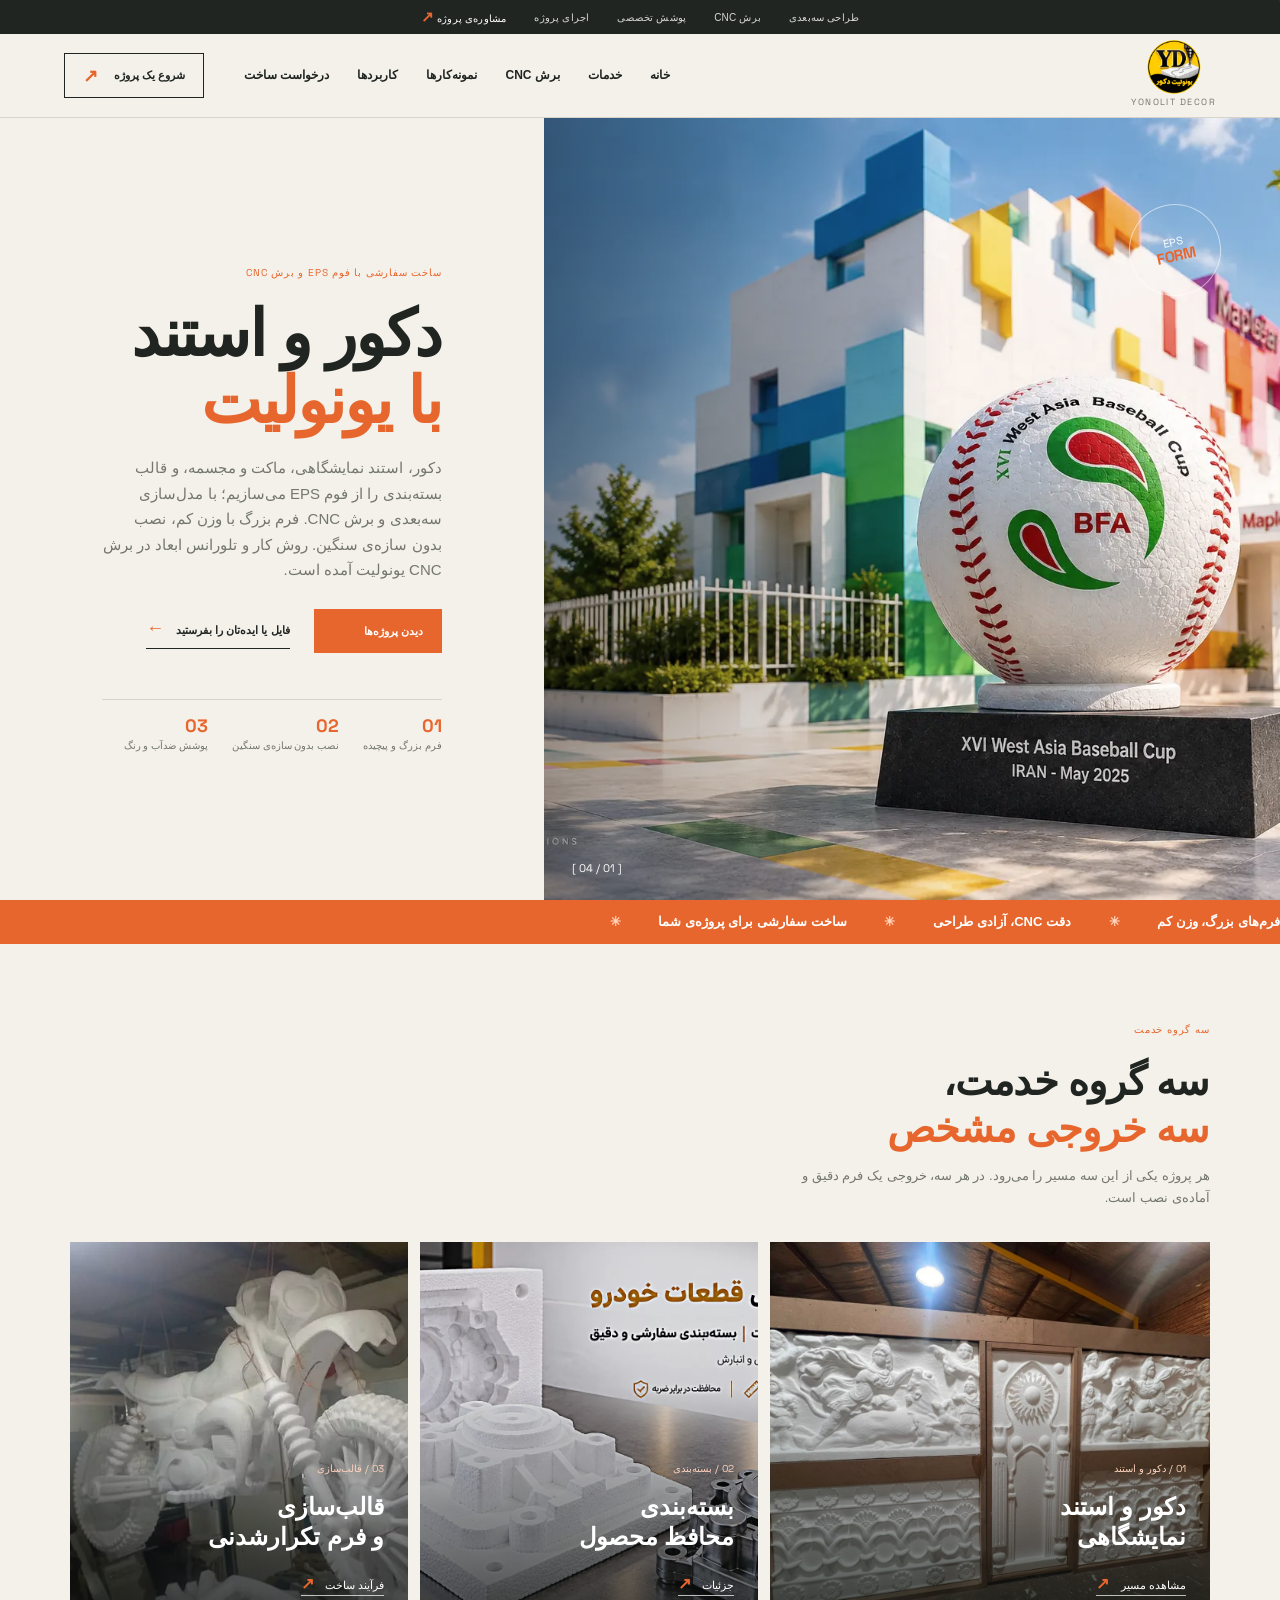
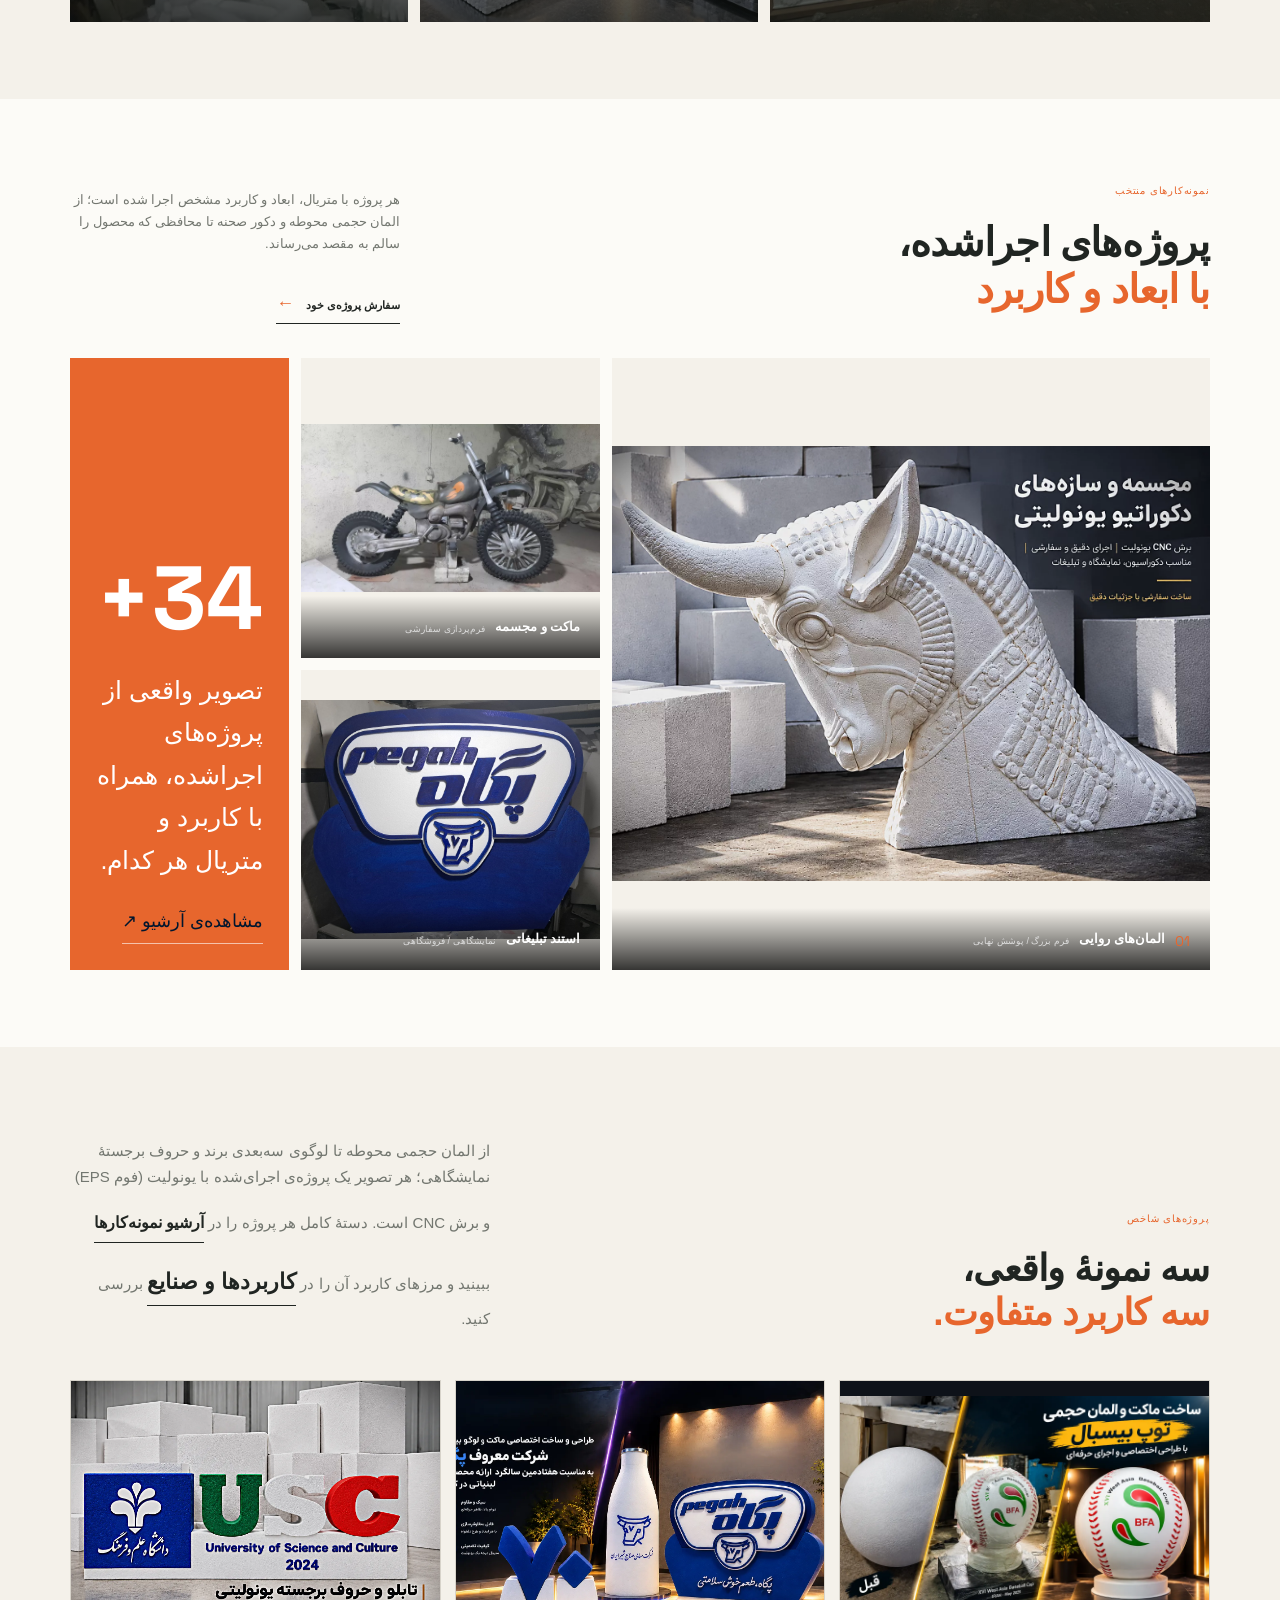
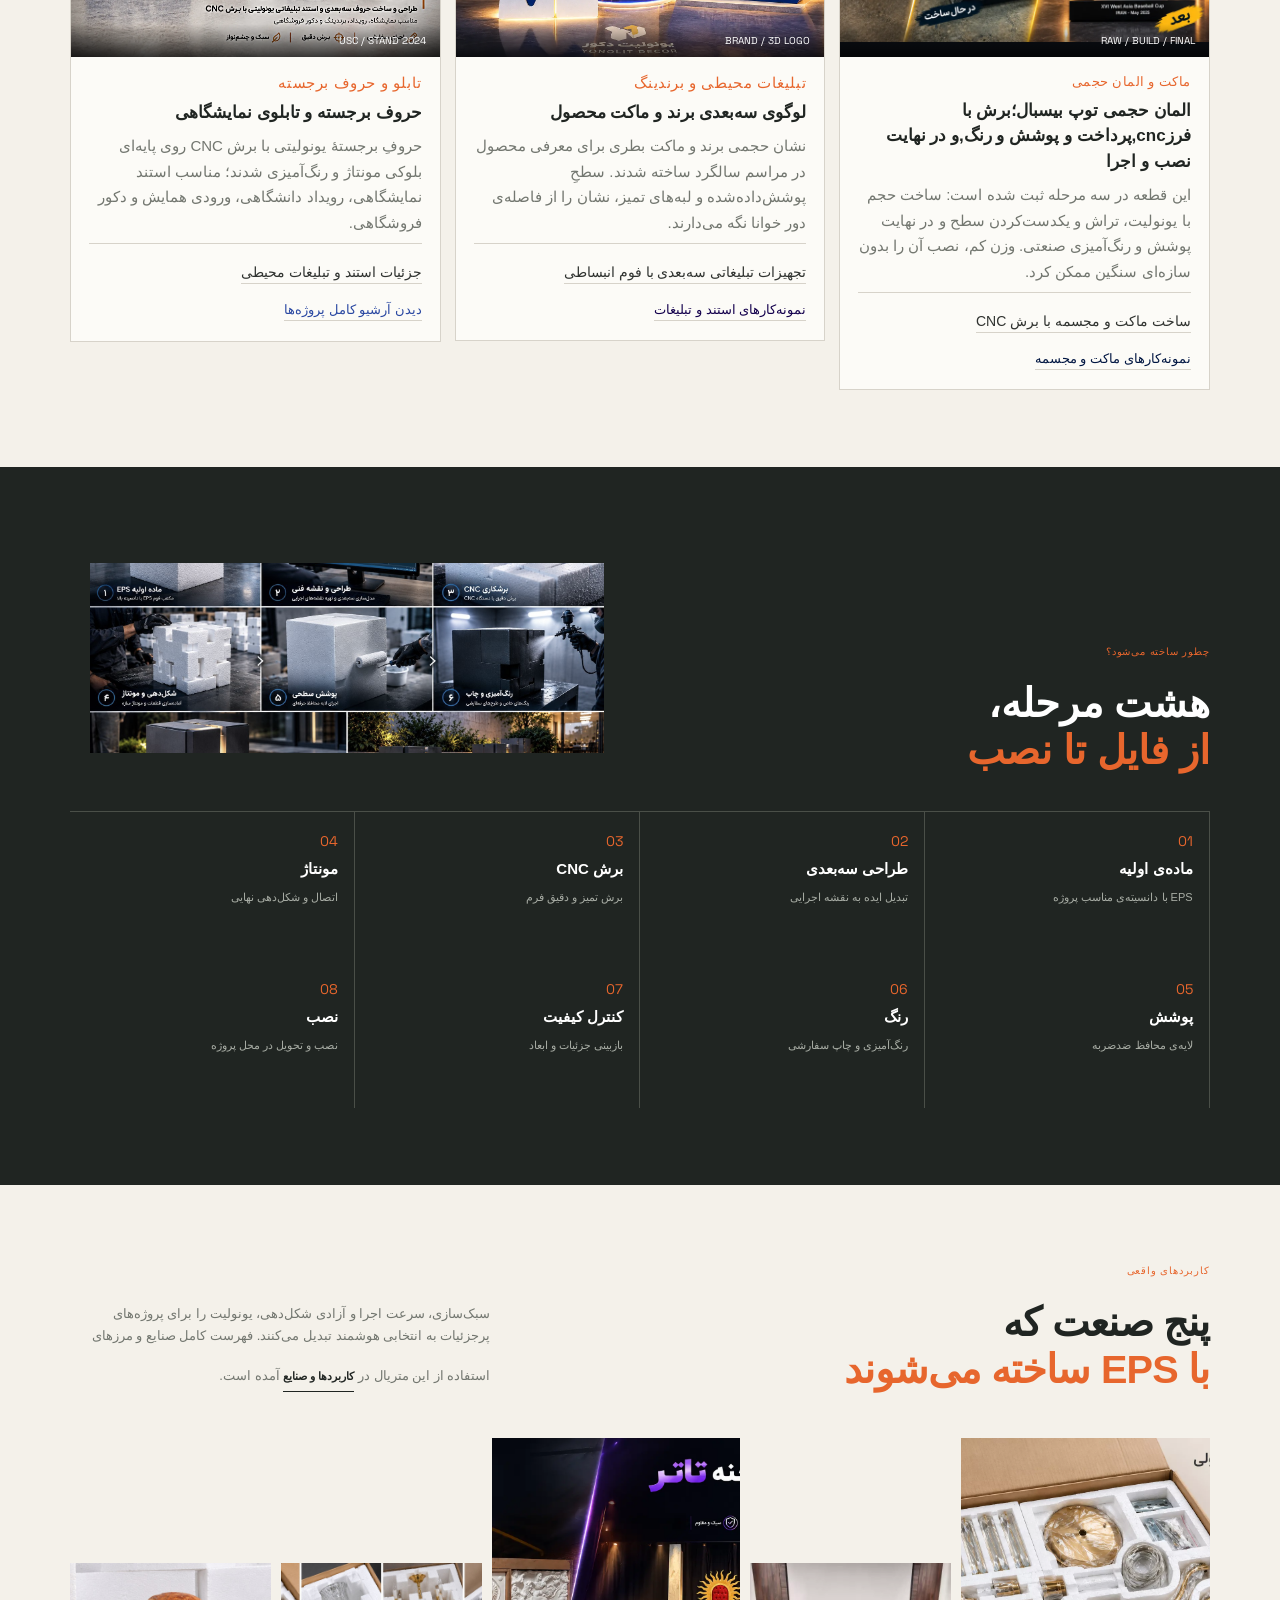
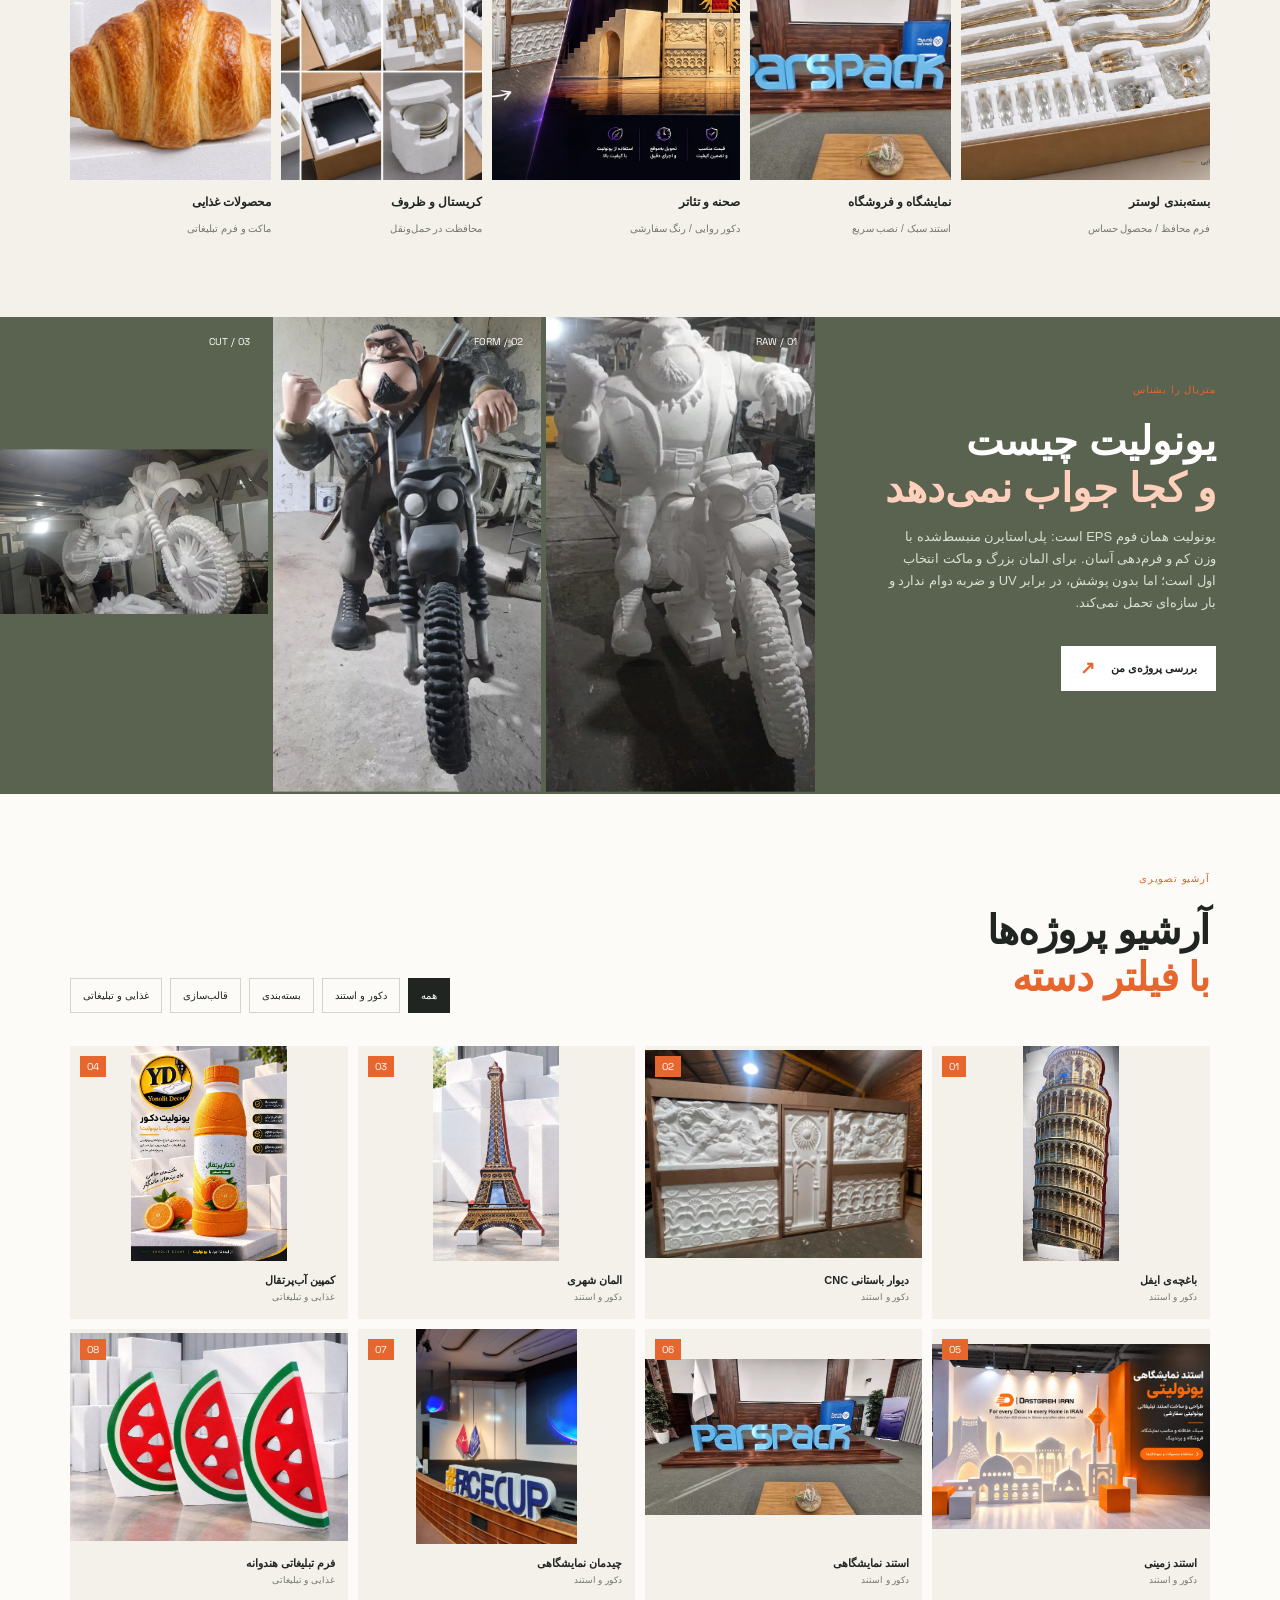
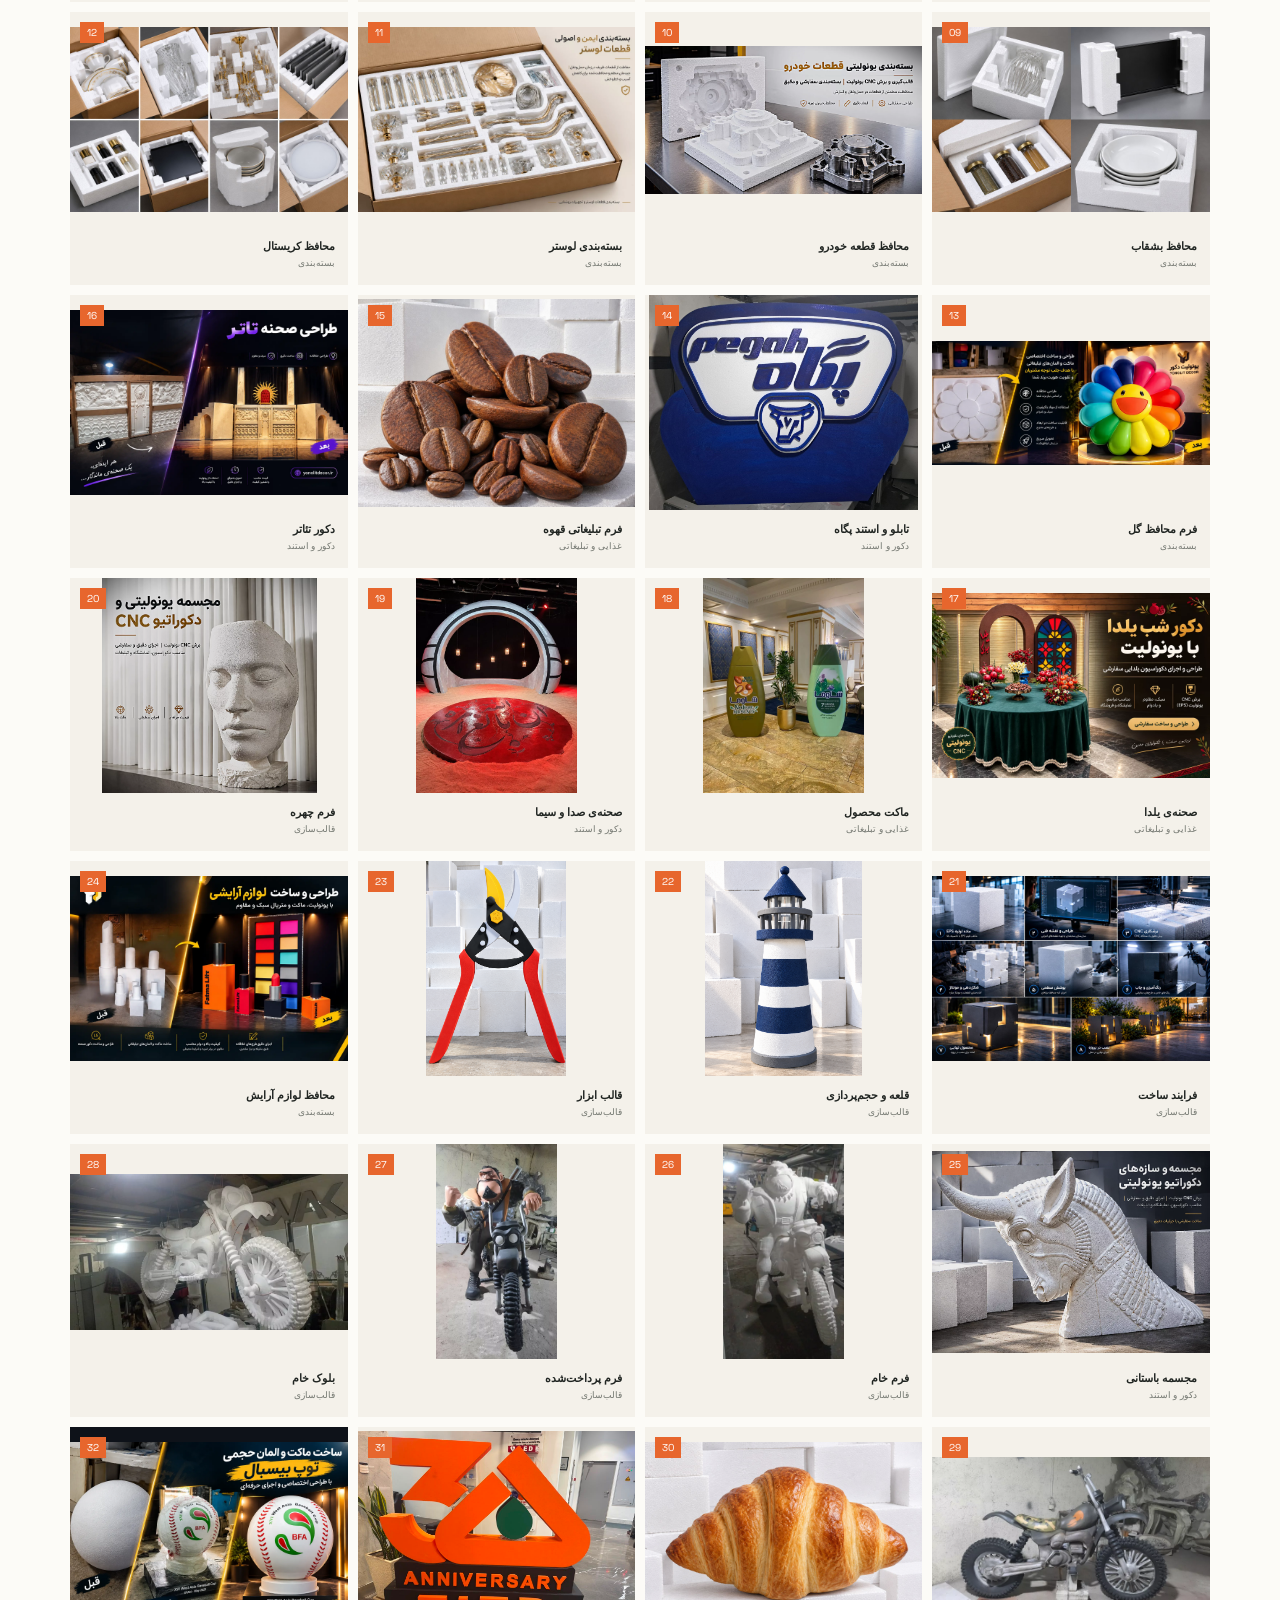
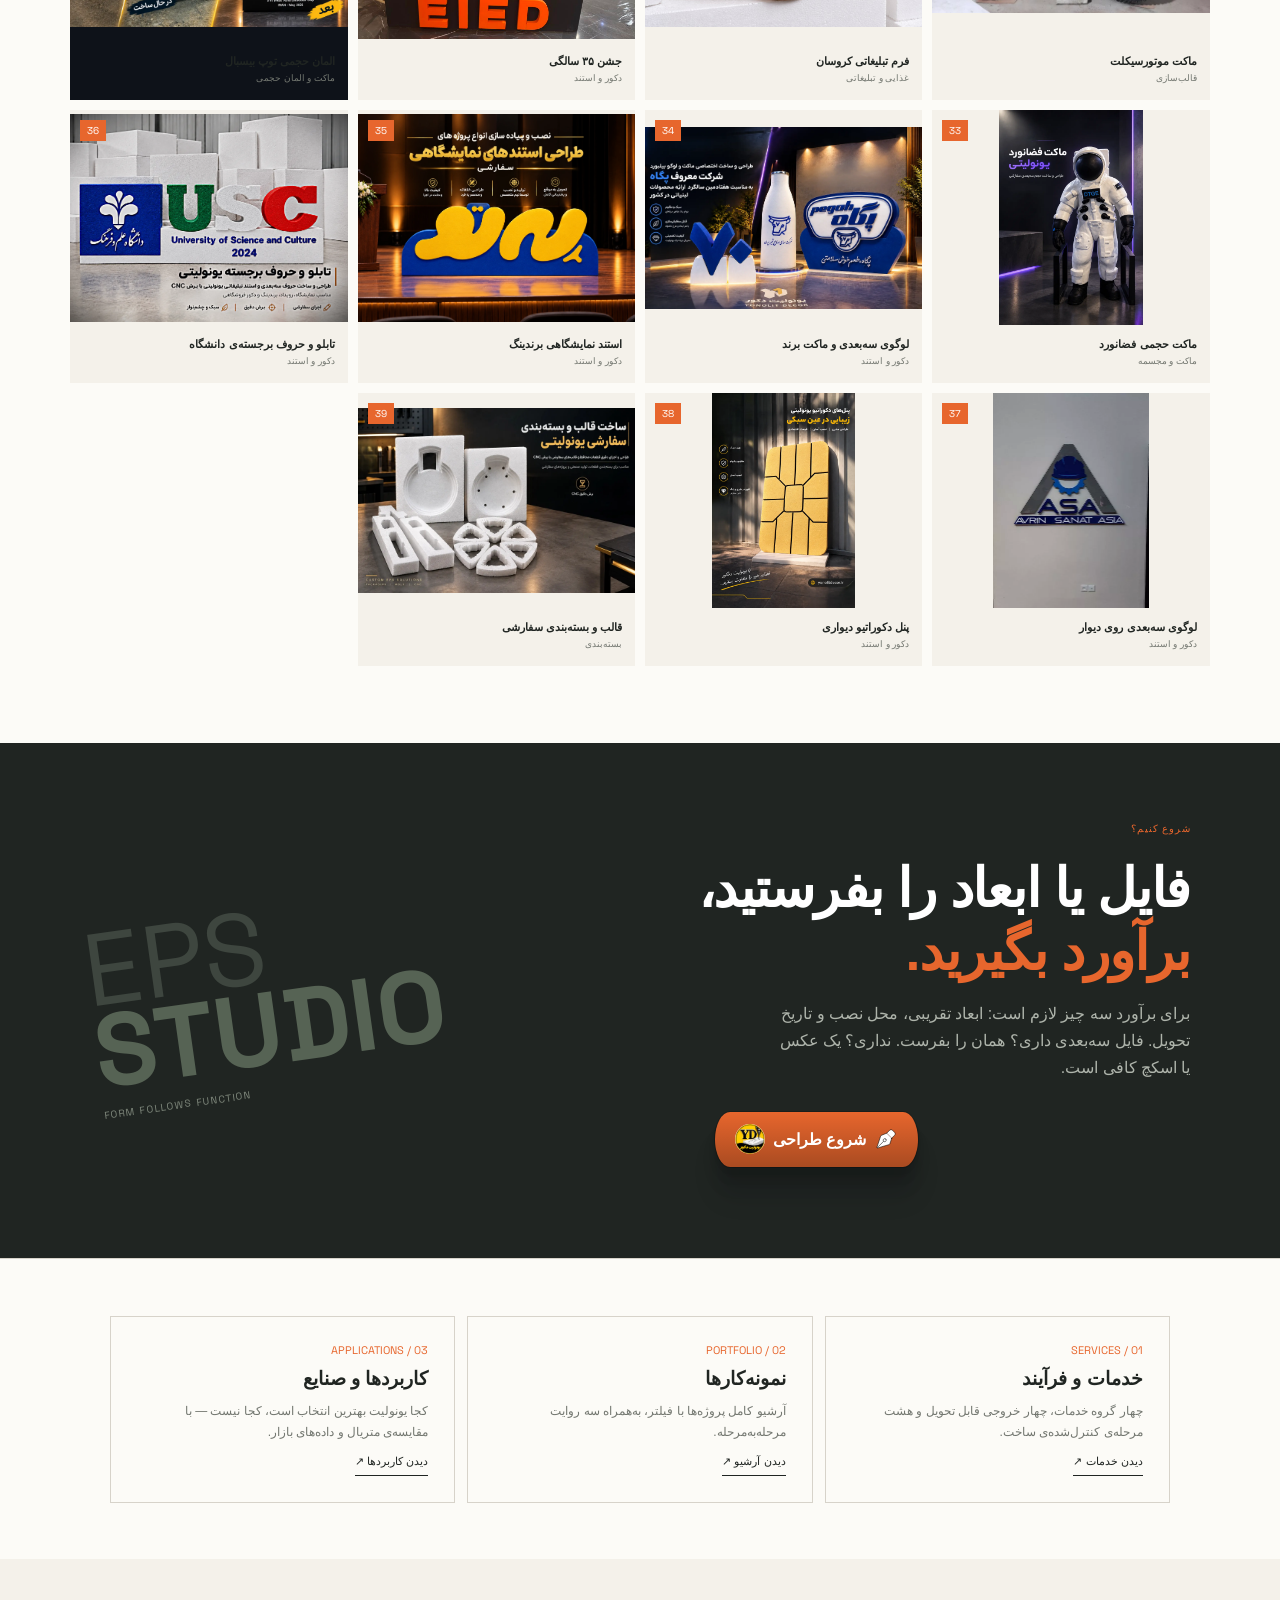
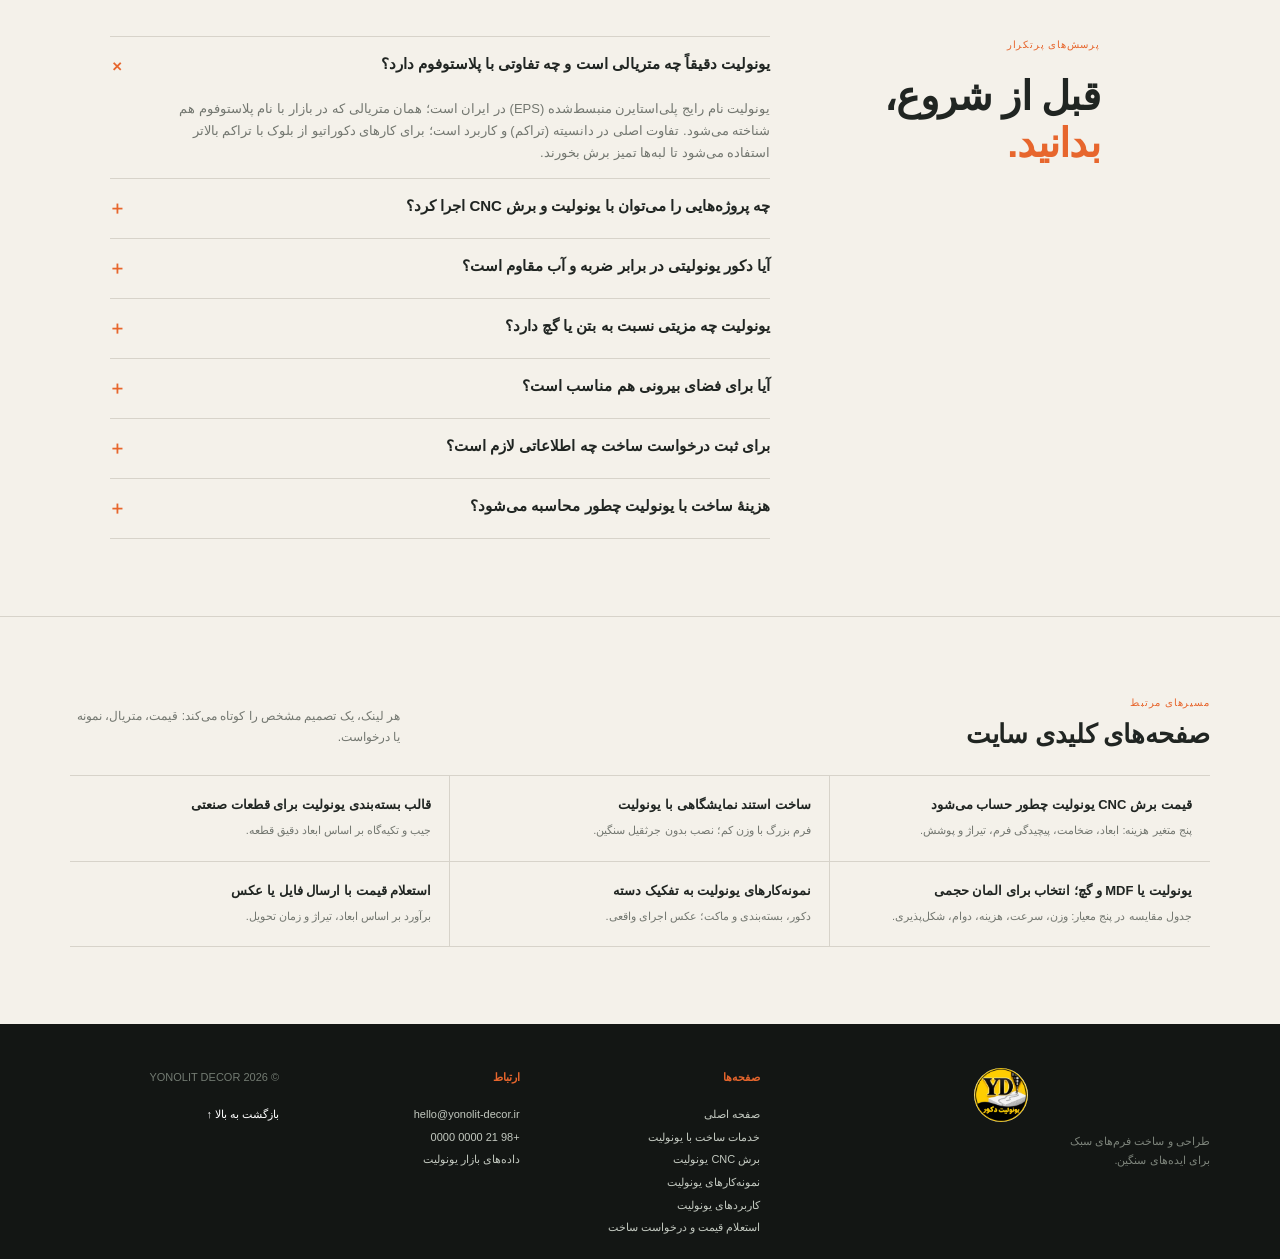
==== commit 1993a3e7: "تصویر توپ بیسبال: contain به‌جای cover و حذف زوم هاور این عکس متن فارسی روی خودش دارد؛ با cover لبه‌" ====
--- a/index.html
+++ b/index.html
@@ -29,7 +29,7 @@
     <meta name="twitter:image:alt" content="المان حجمی توپ بیسبال ساخته‌شده با یونولیت، نمونه‌کار یونولیت دکور" />
     <link rel="icon" href="assets/site_logo.webp" type="image/webp" />
 <link rel="preload" as="image" href="assets/hero-of-site.webp" fetchpriority="high">
-  <link rel="stylesheet" href="styles.css?v=14">
+  <link rel="stylesheet" href="styles.css?v=15">
     <script type="application/ld+json">
 {
   "@context": "https://schema.org",
@@ -321,7 +321,7 @@
           </figure>
           <div class="case-body">
             <span class="case-tag">ماکت و المان حجمی</span>
-            <h3>المان حجمی توپ بیسبال؛ از بلوک خام تا فرم نهایی</h3>
+            <h3>المان حجمی توپ بیسبال؛برش با فرزcnc,پرداخت و پوشش و رنگ,و در نهایت نصب و اجرا </h3>
             <p>این قطعه در سه مرحله ثبت شده است: ساخت حجم با یونولیت، تراش و یکدست‌کردن سطح و در نهایت پوشش و رنگ‌آمیزی صنعتی. وزن کم، نصب آن را بدون سازه‌ای سنگین ممکن کرد.</p>
             <ul class="case-links">
               <li><a href="services.html#mold">ساخت ماکت و مجسمه با برش CNC</a></li>
--- a/styles.css
+++ b/styles.css
@@ -421,14 +421,43 @@
 body[data-page="home"] article.case-card.reveal:nth-of-type(1) > div.case-body > p{font-size:15px;}
 body[data-page="home"] article.case-card.reveal:nth-of-type(1) > div.case-body > span.case-tag{font-size:13px;}
 body[data-page="home"] article.case-card.reveal:nth-of-type(1) > div.case-body > ul.case-links > li:nth-of-type(1) > a{font-size:14px;}
-body[data-page="home"] article.case-card.reveal:nth-of-type(1) > div.case-body > ul.case-links > li:nth-of-type(2) > a{font-size:13px;}
 body[data-page="home"] article.case-card.reveal:nth-of-type(2) > div.case-body > span.case-tag{font-size:15px;}
 body[data-page="home"] article.case-card.reveal:nth-of-type(2) > div.case-body > p{font-size:15px;}
 body[data-page="home"] article.case-card.reveal:nth-of-type(2) > div.case-body > ul.case-links > li:nth-of-type(1) > a{font-size:14px;}
-body[data-page="home"] article.case-card.reveal:nth-of-type(2) > div.case-body > ul.case-links > li:nth-of-type(2) > a{font-size:13px;}
 body[data-page="home"] article.case-card.reveal:nth-of-type(3) > div.case-body > span.case-tag{font-size:15px;}
 body[data-page="home"] article.case-card.reveal:nth-of-type(3) > div.case-body > p{font-size:15px;}
 body[data-page="home"] article.case-card.reveal:nth-of-type(3) > div.case-body > ul.case-links > li:nth-of-type(1) > a{font-size:14px;}
 body[data-page="home"] article.case-card.reveal:nth-of-type(3) > div.case-body > ul.case-links > li:nth-of-type(2) > a{font-size:13px;line-height:2;color:#2a48a2;}
 body[data-page="home"] div.process-head.reveal > img{align-items:flex-start;flex-direction:row;gap:20%;padding:20px;}
+body[data-page="home"] article.case-card.reveal:nth-of-type(2) > div.case-body > ul.case-links > li:nth-of-type(2) > a{font-size:13px;color:#14004d;}
+body[data-page="home"] article.case-card.reveal:nth-of-type(1) > div.case-body > ul.case-links > li:nth-of-type(2) > a{font-size:13px;color:#001642;}
+body[data-page="home"] div.feature-note:nth-of-type(2) > p{font-size:25px;}
+body[data-page="home"] div.feature-note:nth-of-type(2) > a{font-size:18px;color:#00162e;}
 /* ==== STUDIO:END ==== */
+
+/* ==========================================================================
+   v15 — عکس «قبل / در حال ساخت / بعد» توپ بیسبال
+   این عکس خودش متن فارسی دارد (عنوان بالا، برچسب «قبل» و «بعد» پایین).
+   با object-fit:cover کناره‌ها بریده می‌شد و روی هاور هم scale می‌خورد،
+   در نتیجه متن‌ها می‌رفتند زیر لبهٔ کادر و خوانده نمی‌شدند.
+   راه‌حل: contain برای همین عکس + خاموش‌کردن زوم هاور در هر سه جایی
+   که این تصویر استفاده شده (کارت نمونه‌کار، گالری، کاربردها).
+   ========================================================================== */
+
+/* خود عکس: contain تا تمام قاب دیده شود و هیچ لبه‌ای بریده نشود.
+   سلکتور باید به اندازهٔ کافی اختصاصی باشد، وگرنه
+   «.case-card figure img{object-fit:cover}» با وزن بالاتر برنده می‌شود. */
+.case-card figure img[src*="baseball-ball-mockup"],
+.gallery-item img[src*="baseball-ball-mockup"],
+.panel-grid img[src*="baseball-ball-mockup"],
+.svc-case-item img[src*="baseball-ball-mockup"]{object-fit:contain;object-position:center}
+
+/* زوم هاور خاموش — !important چون قواعد هاور دیگر با سلکتور طولانی‌تر نوشته شده‌اند */
+figure:hover img[src*="baseball-ball-mockup"],
+.case-card:hover figure img[src*="baseball-ball-mockup"],
+.gallery-item:hover img[src*="baseball-ball-mockup"],
+.svc-case-item:hover img[src*="baseball-ball-mockup"]{transform:none!important}
+
+/* پس‌زمینهٔ کادر هم‌رنگ فضای خود عکس تا نوارهای بالا/پایین توی چشم نزند */
+.case-card figure:has(> img[src*="baseball-ball-mockup"]),
+.gallery-item:has(> img[src*="baseball-ball-mockup"]){background:#0e1219}
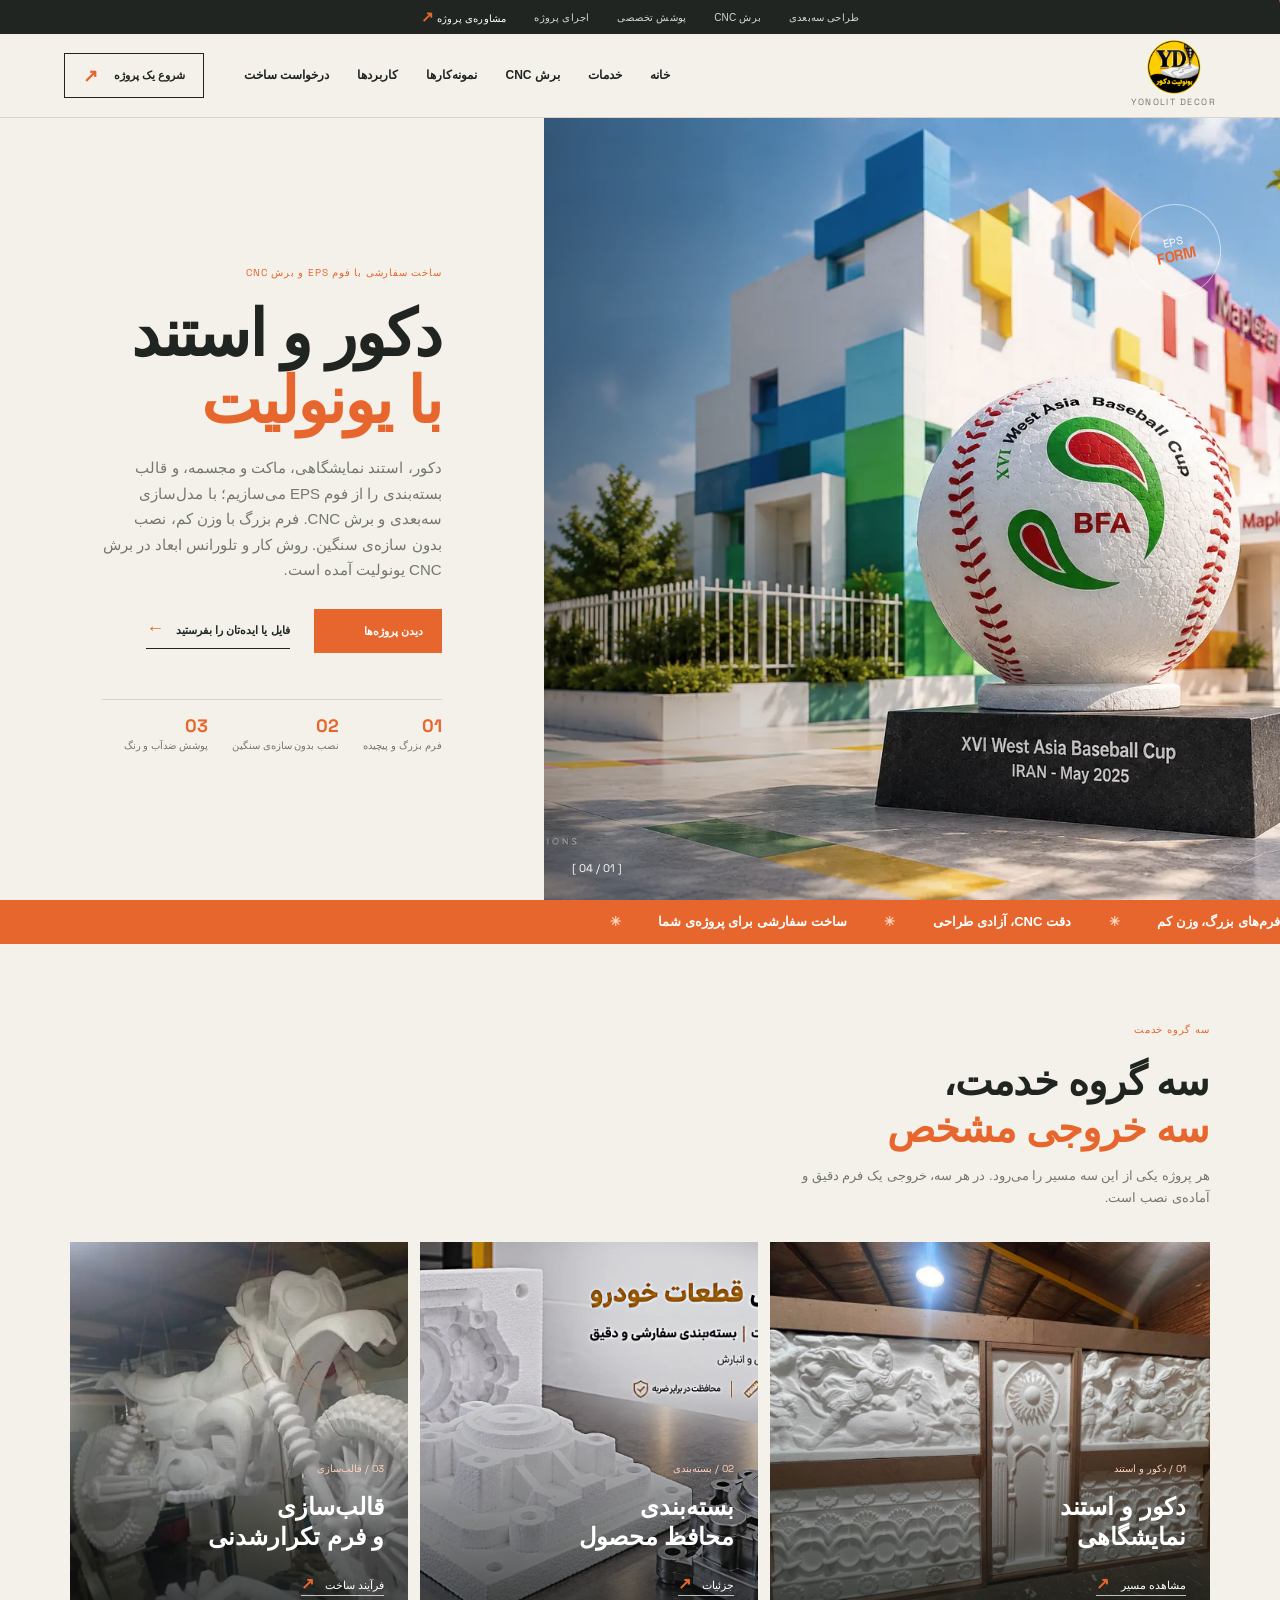
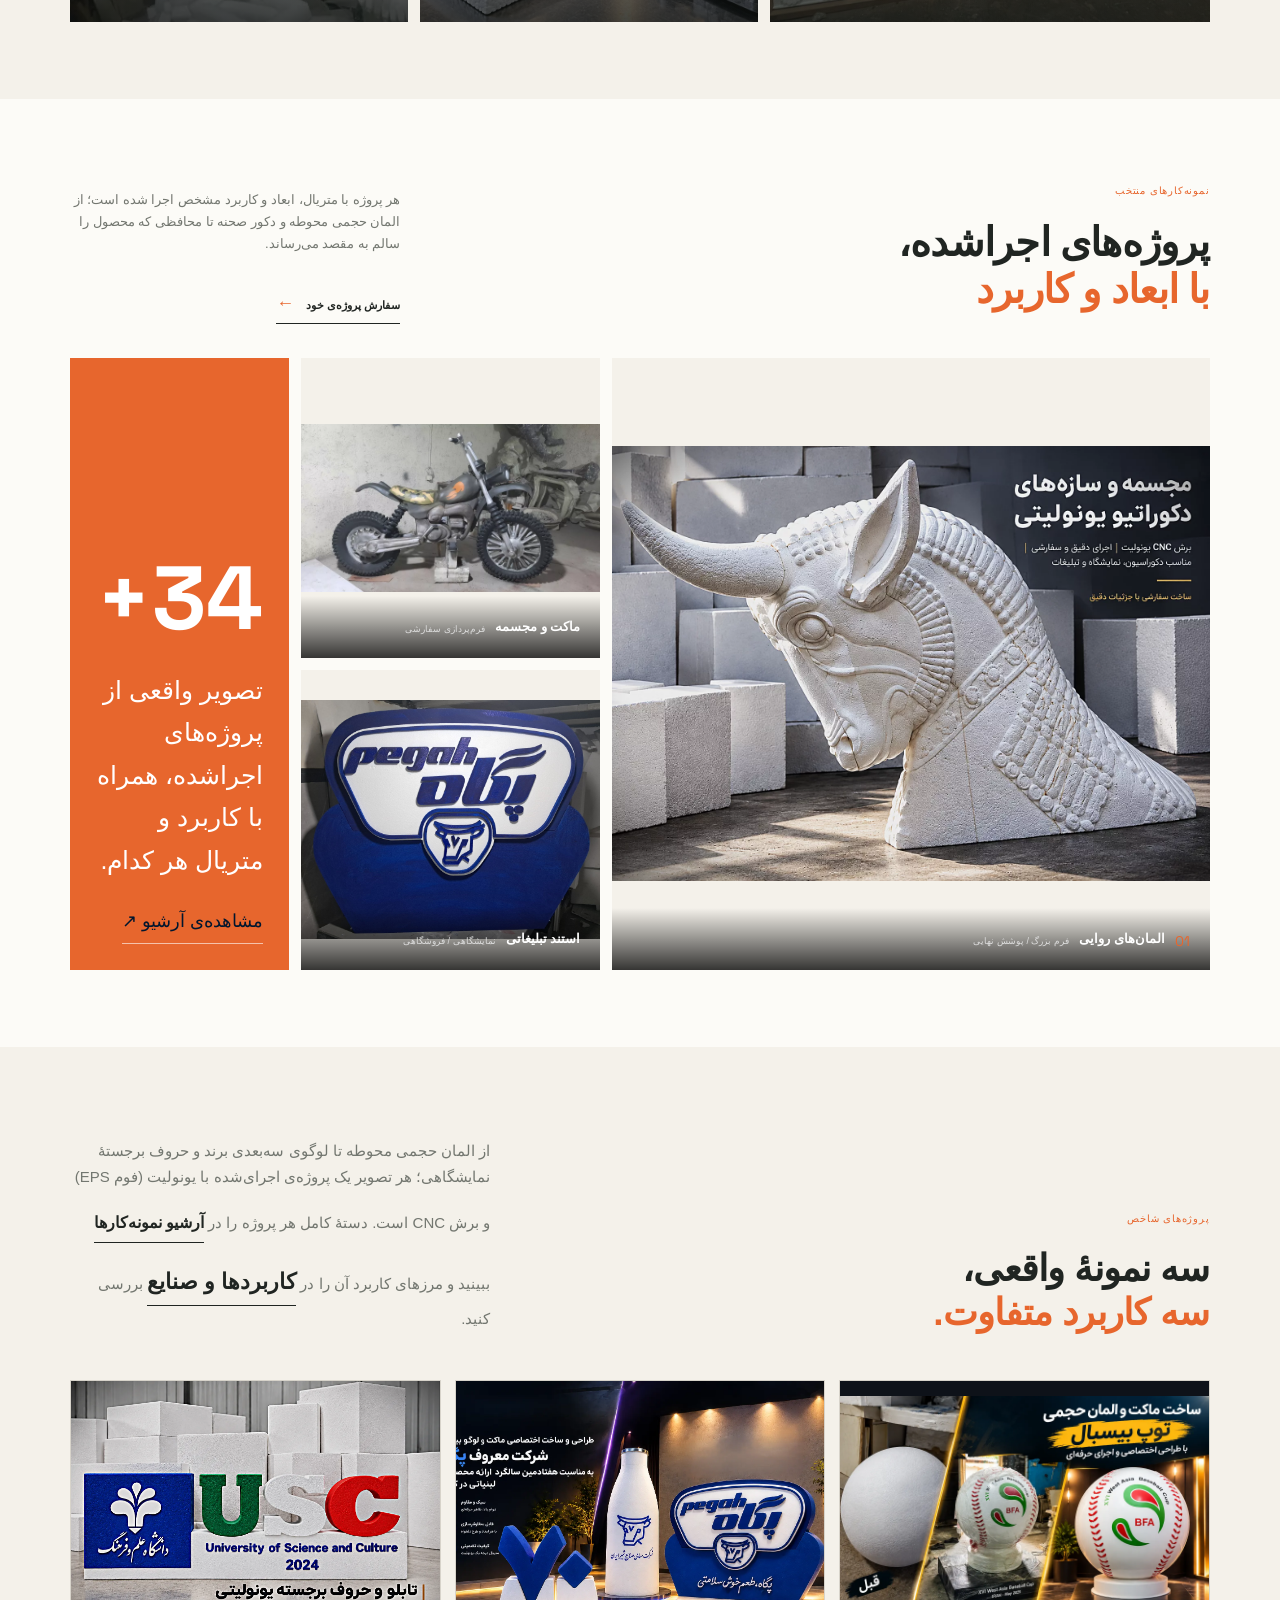
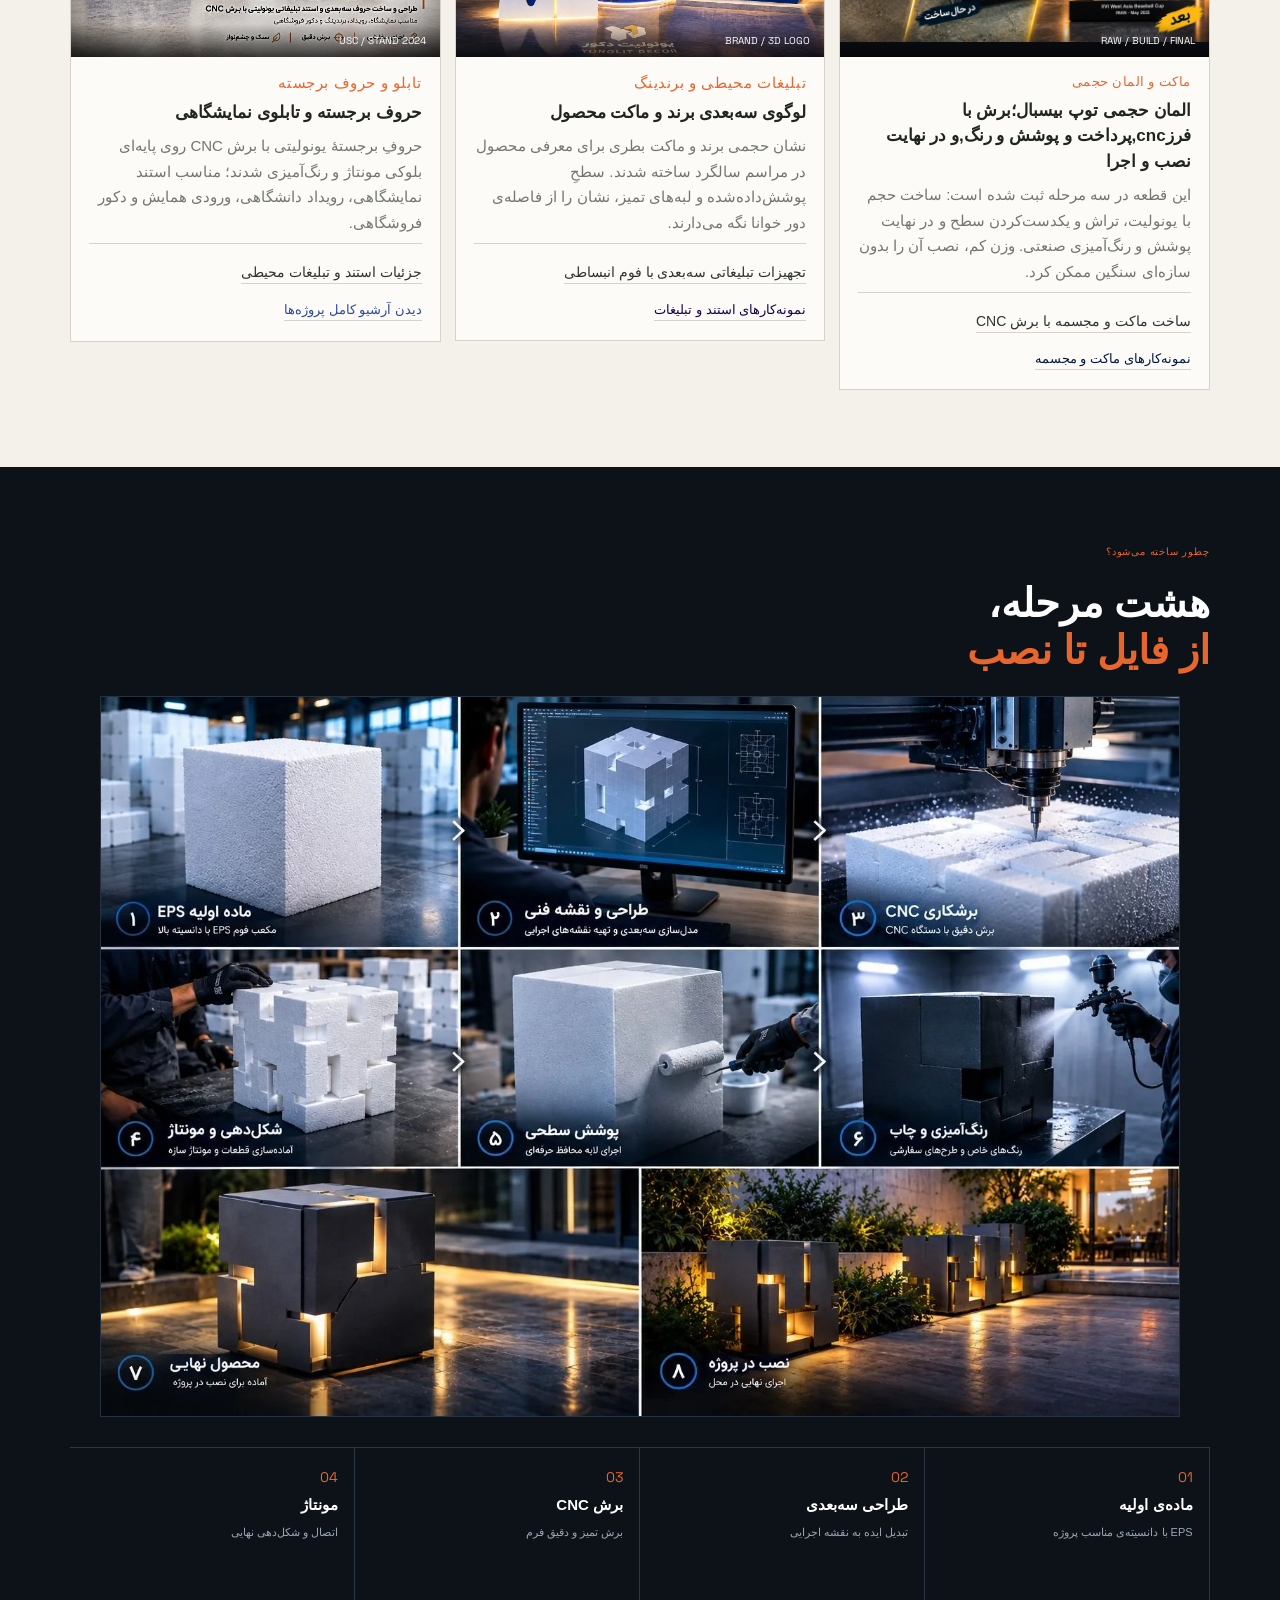
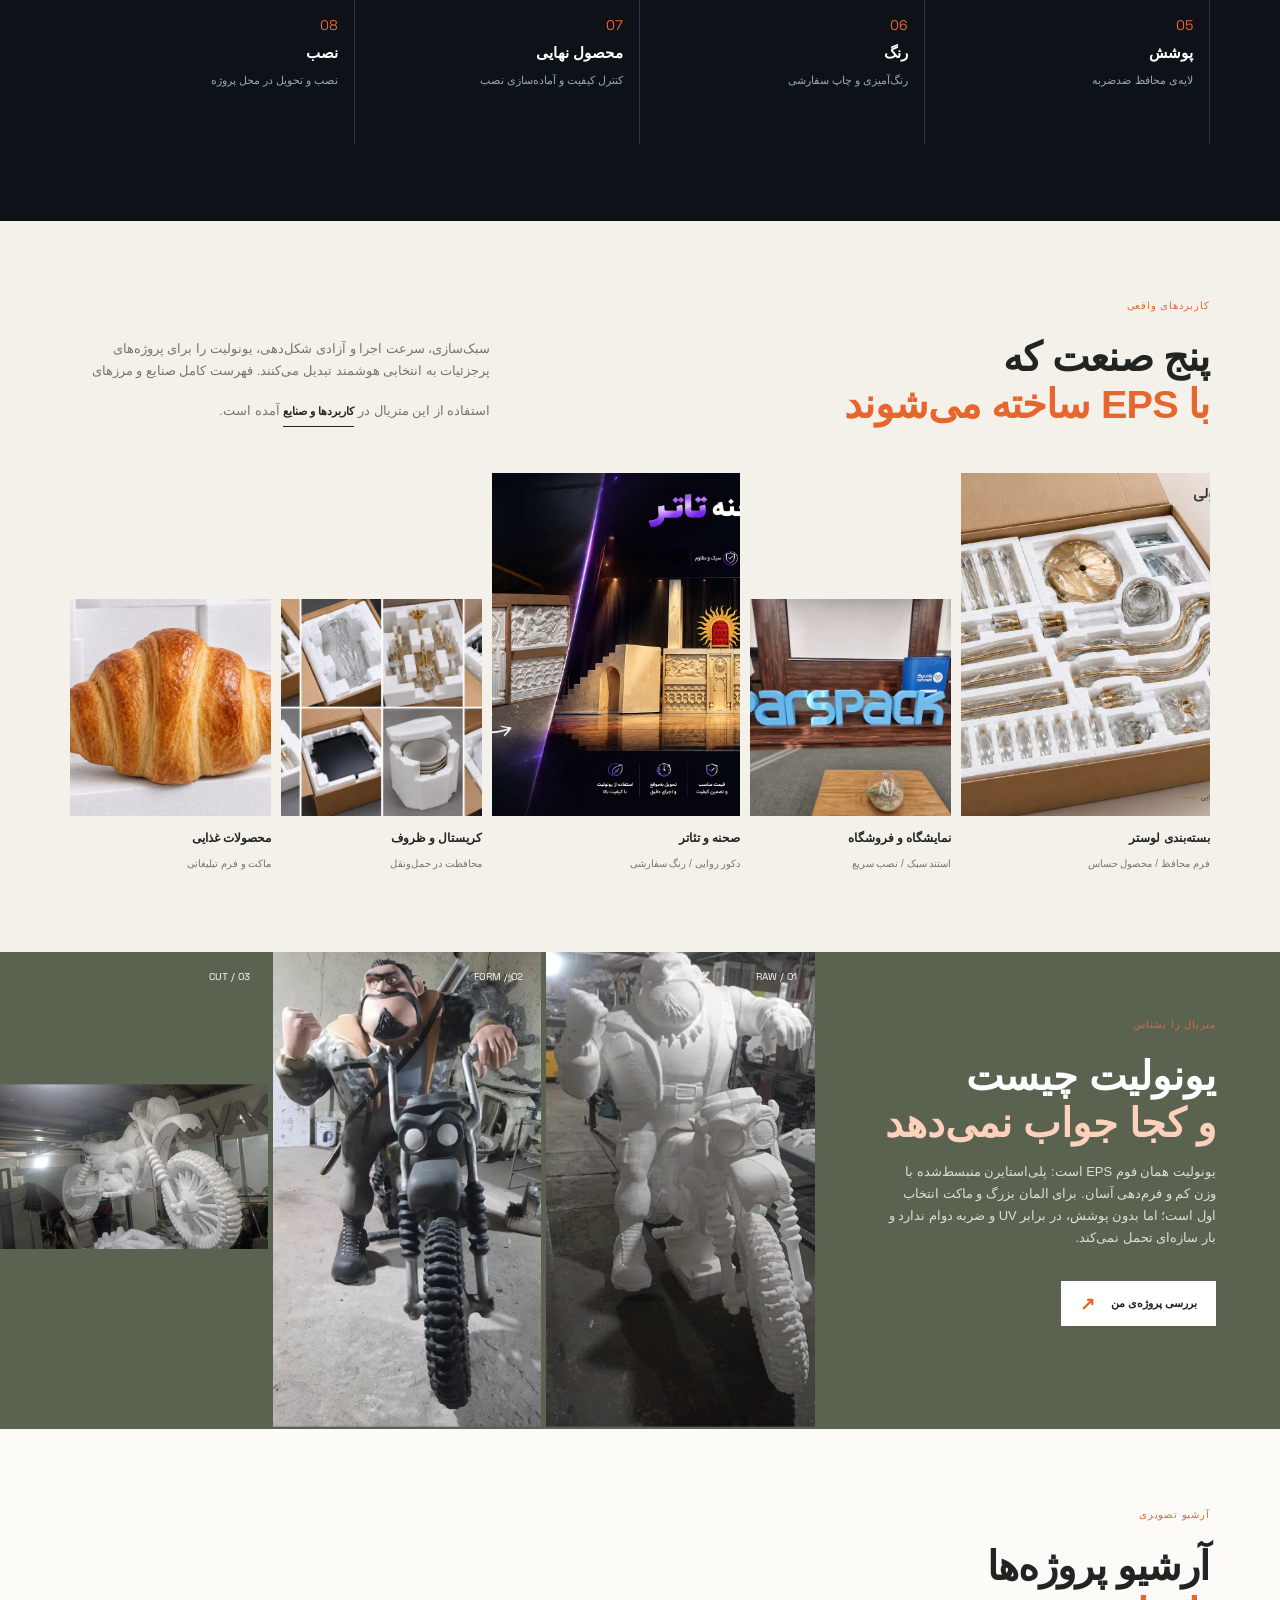
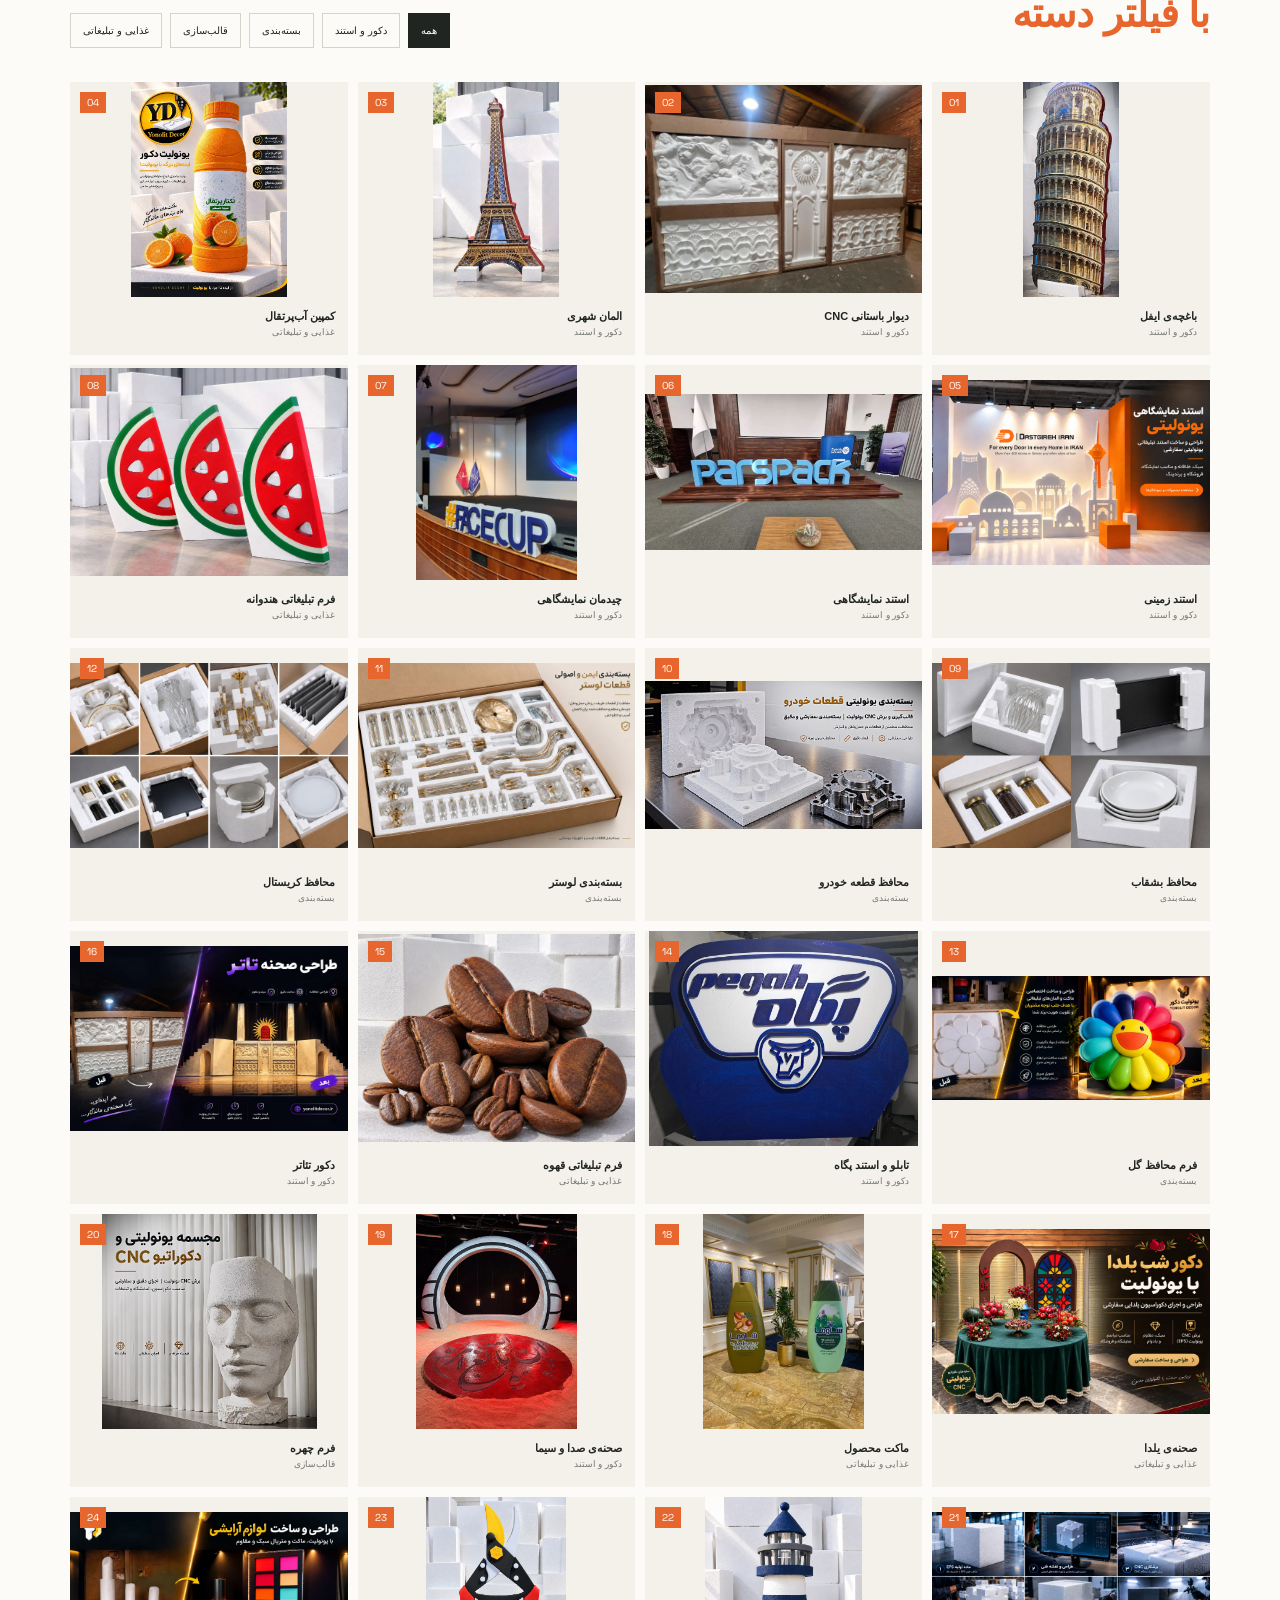
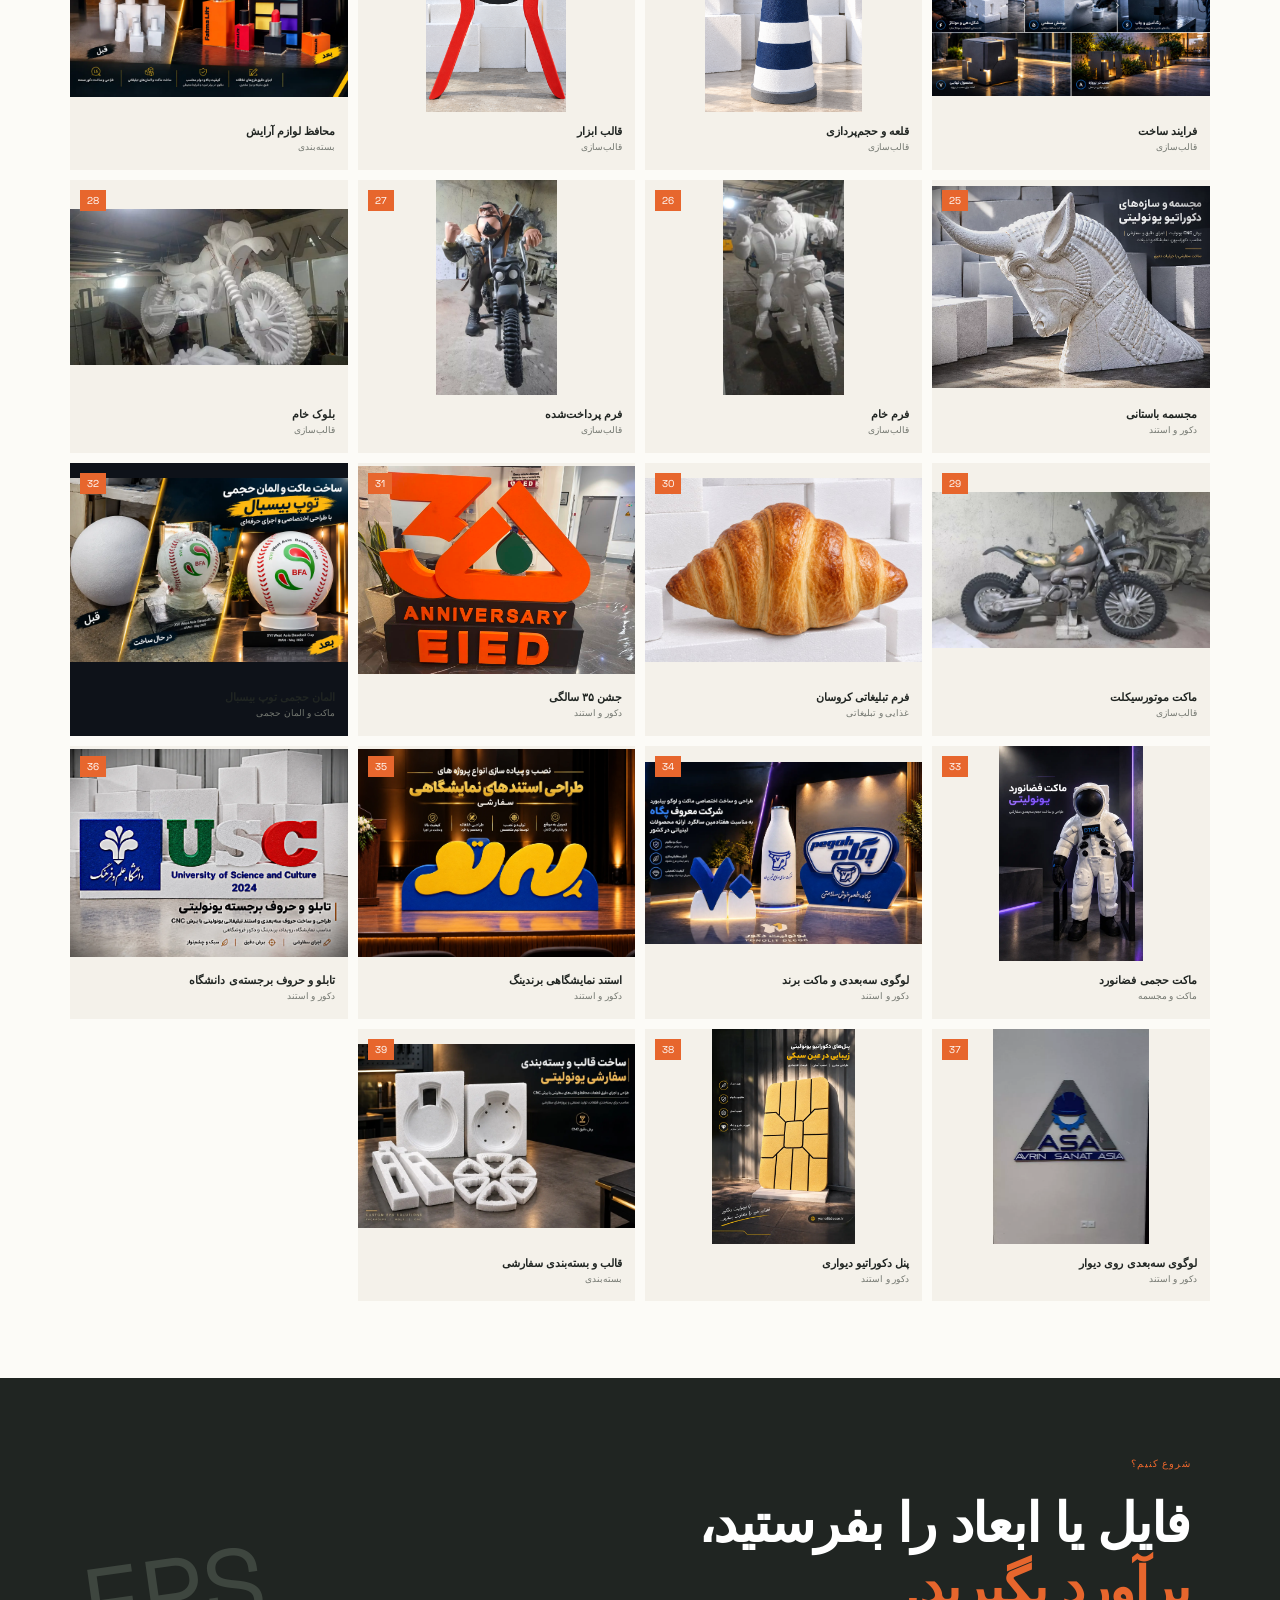
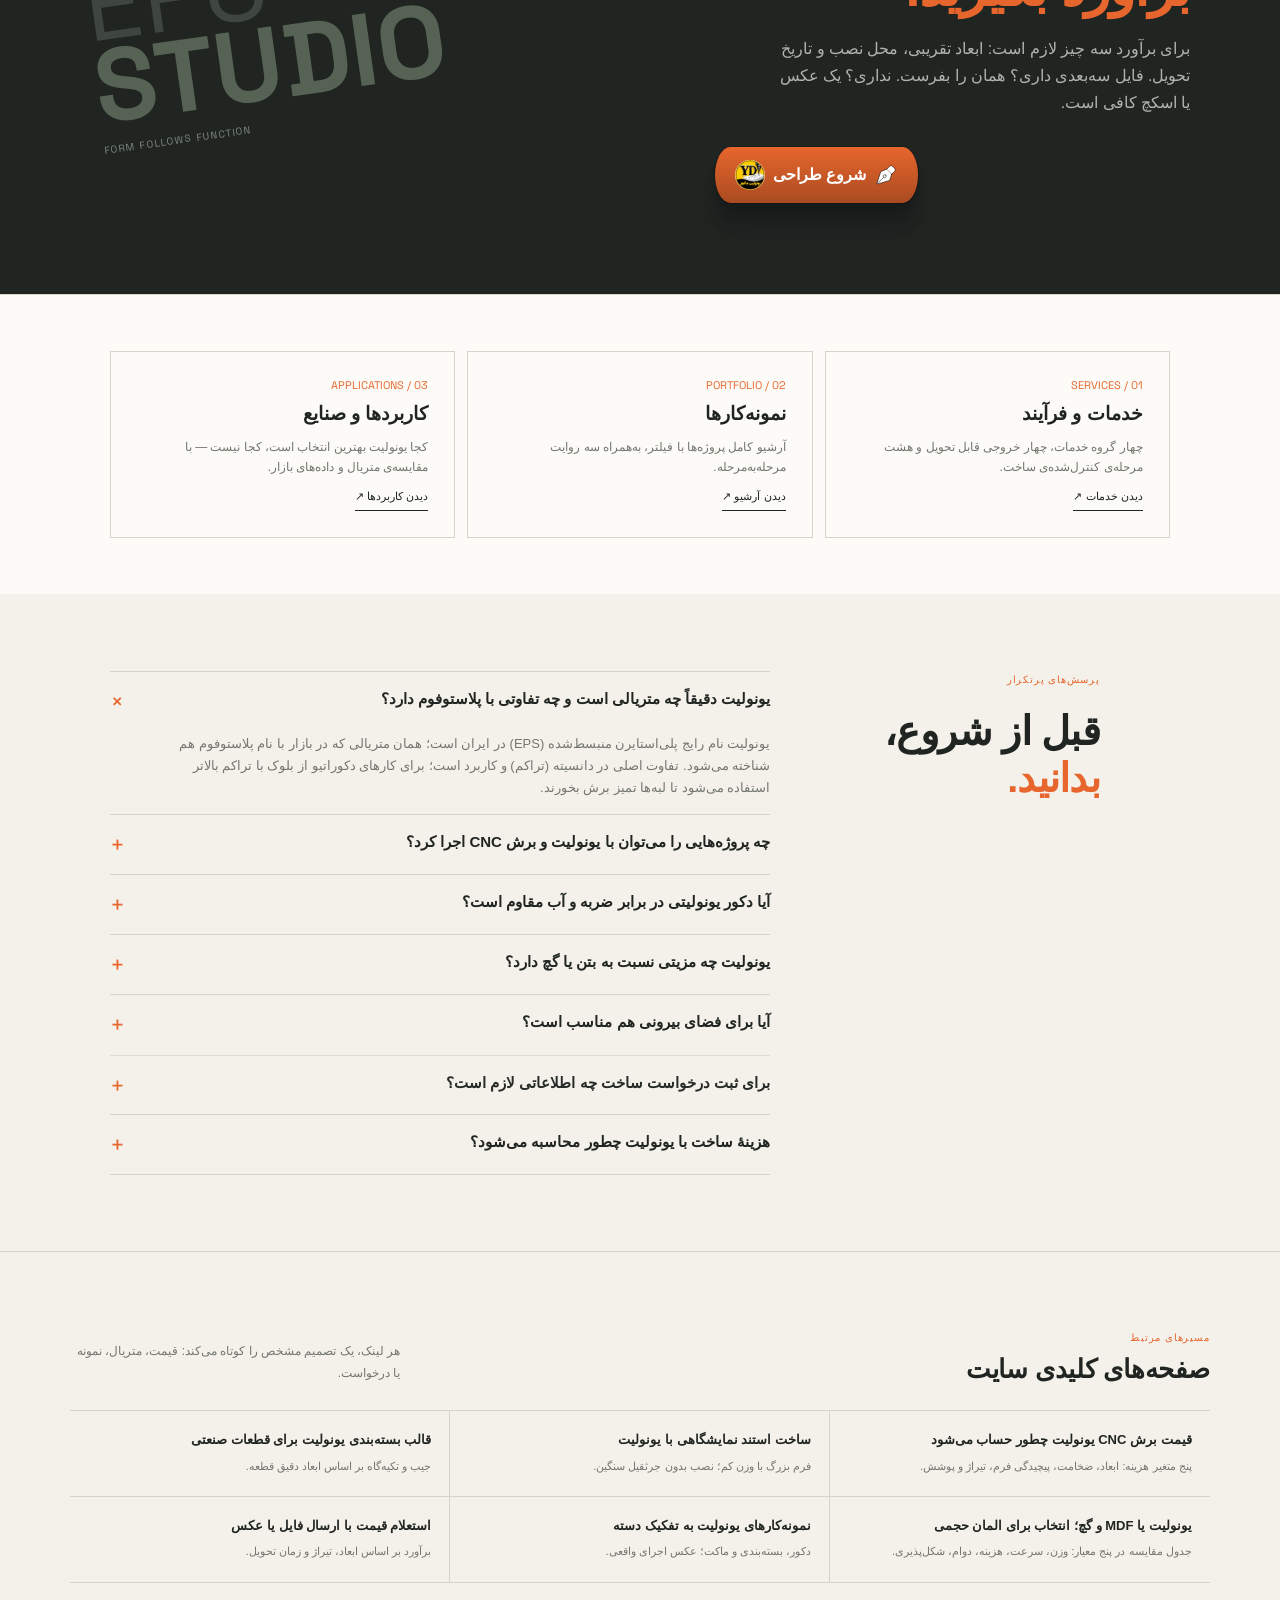
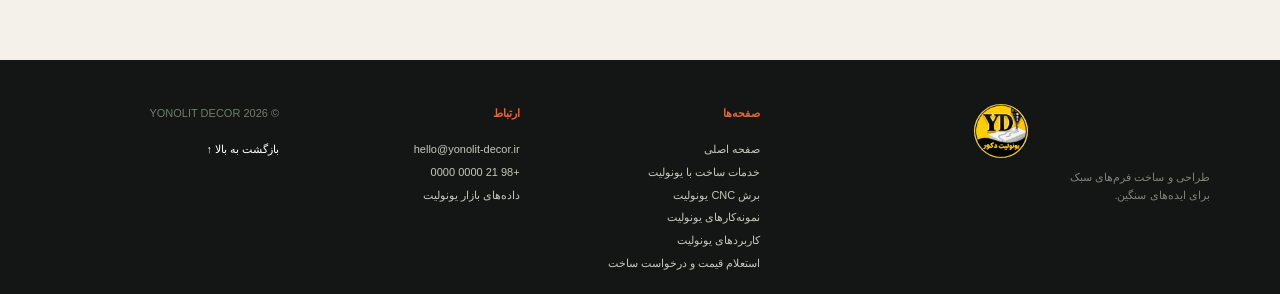
==== commit b05768b9: "بخش «هشت مرحله»: اینفوگرافیک جدید + هم‌رنگ‌کردن قاب با محیط عکس - assets/process-8-steps.webp (1536×" ====
--- a/index.html
+++ b/index.html
@@ -29,7 +29,7 @@
     <meta name="twitter:image:alt" content="المان حجمی توپ بیسبال ساخته‌شده با یونولیت، نمونه‌کار یونولیت دکور" />
     <link rel="icon" href="assets/site_logo.webp" type="image/webp" />
 <link rel="preload" as="image" href="assets/hero-of-site.webp" fetchpriority="high">
-  <link rel="stylesheet" href="styles.css?v=15">
+  <link rel="stylesheet" href="styles.css?v=16">
     <script type="application/ld+json">
 {
   "@context": "https://schema.org",
@@ -362,7 +362,7 @@
       </div>
     </section>
 
-    <section class="section process-section" id="process"><div class="process-head reveal"><div><p class="kicker">چطور ساخته می‌شود؟</p><h2>هشت مرحله،<br><span>از فایل تا نصب</span></h2></div><img src="assets/img-019.jpg" alt="نمایی از فرآیند ساخت محصولات یونولیتی" loading="lazy"></div><ol class="process-list"> <li class="reveal"><b>01</b><strong>ماده‌ی اولیه</strong><span>EPS با دانسیته‌ی مناسب پروژه</span></li><li class="reveal"><b>02</b><strong>طراحی سه‌بعدی</strong><span>تبدیل ایده به نقشه اجرایی</span></li><li class="reveal"><b>03</b><strong>برش CNC</strong><span>برش تمیز و دقیق فرم</span></li><li class="reveal"><b>04</b><strong>مونتاژ</strong><span>اتصال و شکل‌دهی نهایی</span></li><li class="reveal"><b>05</b><strong>پوشش</strong><span>لایه‌ی محافظ ضدضربه</span></li><li class="reveal"><b>06</b><strong>رنگ</strong><span>رنگ‌آمیزی و چاپ سفارشی</span></li><li class="reveal"><b>07</b><strong>کنترل کیفیت</strong><span>بازبینی جزئیات و ابعاد</span></li><li class="reveal"><b>08</b><strong>نصب</strong><span>نصب و تحویل در محل پروژه</span></li></ol></section>
+    <section class="section process-section" id="process"><div class="process-head reveal"><div><p class="kicker">چطور ساخته می‌شود؟</p><h2>هشت مرحله،<br><span>از فایل تا نصب</span></h2></div></div><figure class="process-visual reveal"><img src="assets/process-8-steps.webp" alt="هشت مرحله ساخت المان یونولیتی: ماده اولیه EPS، طراحی و نقشه فنی، برش‌کاری CNC، شکل‌دهی و مونتاژ، پوشش سطحی، رنگ‌آمیزی و چاپ، محصول نهایی و نصب در پروژه" width="1536" height="1024" loading="lazy"></figure><ol class="process-list"> <li class="reveal"><b>01</b><strong>ماده‌ی اولیه</strong><span>EPS با دانسیته‌ی مناسب پروژه</span></li><li class="reveal"><b>02</b><strong>طراحی سه‌بعدی</strong><span>تبدیل ایده به نقشه اجرایی</span></li><li class="reveal"><b>03</b><strong>برش CNC</strong><span>برش تمیز و دقیق فرم</span></li><li class="reveal"><b>04</b><strong>مونتاژ</strong><span>اتصال و شکل‌دهی نهایی</span></li><li class="reveal"><b>05</b><strong>پوشش</strong><span>لایه‌ی محافظ ضدضربه</span></li><li class="reveal"><b>06</b><strong>رنگ</strong><span>رنگ‌آمیزی و چاپ سفارشی</span></li><li class="reveal"><b>07</b><strong>محصول نهایی</strong><span>کنترل کیفیت و آماده‌سازی نصب</span></li><li class="reveal"><b>08</b><strong>نصب</strong><span>نصب و تحویل در محل پروژه</span></li></ol></section>
     <section class="section applications" id="applications"><div class="section-heading split reveal"><div><p class="kicker">کاربردهای واقعی</p><h2>پنج صنعت که<br><span>با EPS ساخته می‌شوند</span></h2></div><p class="section-side">سبک‌سازی، سرعت اجرا و آزادی شکل‌دهی، یونولیت را برای پروژه‌های پرجزئیات به انتخابی هوشمند تبدیل می‌کنند. فهرست کامل صنایع و مرزهای استفاده از این متریال در <a class="text-link" href="applications.html#industries">کاربردها و صنایع</a> آمده است.</p></div><div class="application-rail"><figure class="app-card tall reveal"><img src="assets/img-009.webp" alt="بسته‌بندی محافظ لوستر" loading="lazy"><figcaption><b>بسته‌بندی لوستر</b><span>فرم محافظ / محصول حساس</span></figcaption></figure><figure class="app-card reveal"><img src="assets/img-004.webp" alt="استند نمایشگاهی" loading="lazy"><figcaption><b>نمایشگاه و فروشگاه</b><span>استند سبک / نصب سریع</span></figcaption></figure><figure class="app-card tall reveal"><img src="assets/img-014.webp" alt="دکور رنگی صحنه تئاتر" loading="lazy"><figcaption><b>صحنه و تئاتر</b><span>دکور روایی / رنگ سفارشی</span></figcaption></figure><figure class="app-card reveal"><img src="assets/img-010.jpg" alt="بسته‌بندی محافظ کریستال" loading="lazy"><figcaption><b>کریستال و ظروف</b><span>محافظت در حمل‌ونقل</span></figcaption></figure><figure class="app-card reveal"><img src="assets/img-028.jpg" alt="فرم نمایشگاهی برای محصولات غذایی" loading="lazy"><figcaption><b>محصولات غذایی</b><span>ماکت و فرم تبلیغاتی</span></figcaption></figure></div></section>
     <section class="proof-band"><div class="proof-copy reveal"><p class="kicker">متریال را بشناس</p><h2>یونولیت چیست<br><span>و کجا جواب نمی‌دهد</span></h2><p>یونولیت همان فوم EPS است: پلی‌استایرن منبسط‌شده با وزن کم و فرم‌دهی آسان. برای المان بزرگ و ماکت انتخاب اول است؛ اما بدون پوشش، در برابر UV و ضربه دوام ندارد و بار سازه‌ای تحمل نمی‌کند.</p><a class="button button-light" href="#contact">بررسی پروژه‌ی من <span>↗</span></a></div><div class="proof-images reveal"><figure><img src="assets/img-024.webp" alt="فرم خام قبل از پرداخت" loading="lazy"><span>RAW / 01</span></figure><figure><img src="assets/img-025.webp" alt="فرم پرداخت‌شده و آماده پوشش" loading="lazy"><span>FORM / 02</span></figure><figure><img src="assets/img-026.webp" alt="جزئیات برش فرم خام" loading="lazy"><span>CUT / 03</span></figure></div></section>
     <section class="section gallery-section" id="gallery"><div class="section-heading split reveal"><div><p class="kicker">آرشیو تصویری</p><h2>آرشیو پروژه‌ها<br><span>با فیلتر دسته</span></h2></div><div class="filters" role="group" aria-label="فیلتر پروژه‌ها"><button class="filter active" data-filter="all">همه</button><button class="filter" data-filter="decor">دکور و استند</button><button class="filter" data-filter="pack">بسته‌بندی</button><button class="filter" data-filter="mold">قالب‌سازی</button><button class="filter" data-filter="food">غذایی و تبلیغاتی</button></div></div><div class="gallery-grid" id="gallery-grid"></div></section>
--- a/styles.css
+++ b/styles.css
@@ -461,3 +461,28 @@
 /* پس‌زمینهٔ کادر هم‌رنگ فضای خود عکس تا نوارهای بالا/پایین توی چشم نزند */
 .case-card figure:has(> img[src*="baseball-ball-mockup"]),
 .gallery-item:has(> img[src*="baseball-ball-mockup"]){background:#0e1219}
+
+/* ==========================================================================
+   v16 — بخش «هشت مرحله» با اینفوگرافیک تیره
+   تصویر جدید خودش پس‌زمینهٔ سرمه‌ای تیره با نور کهربایی دارد؛ اگر روی
+   پس‌زمینهٔ سبز-خاکستری قبلی (--ink) بماند، لبه‌هایش به‌صورت یک مستطیل
+   جدا دیده می‌شود. پس زمینهٔ کل بخش با محیط خود عکس هم‌رنگ می‌شود.
+   ========================================================================== */
+
+/* پس‌زمینهٔ بخش: هم‌رنگ فضای عکس (سرمه‌ای تیره) نه خاکستری گرم قبلی */
+.process-section{background:#0d1218}
+
+/* سرِ بخش تک‌ستونی شد چون تصویر از این ستون بیرون رفت و تمام‌عرض شد */
+.process-head{grid-template-columns:1fr;gap:0;margin-bottom:22px}
+
+/* قاب تصویر: تمام‌عرض، بدون برش، با خط مویی هم‌رنگ محیط عکس */
+.process-visual{max-width:1080px;margin:0 auto 30px;background:#0d1218;border:1px solid #26313f;overflow:hidden}
+
+/* ارتفاع خودکار: نسبت تصویر حفظ می‌شود و هیچ بخشی بریده نمی‌شود */
+.process-visual img{width:100%;height:auto;display:block}
+
+/* خطوط جدول هشت مرحله از خاکستری گرم به سرمه‌ای سرد تغییر می‌کند */
+.process-list{border-top:1px solid #2a3644}
+.process-list li{border-inline-start:1px solid #2a3644}
+.process-list li:hover{background:#151d27}
+.process-list span{color:#9aa7b6}
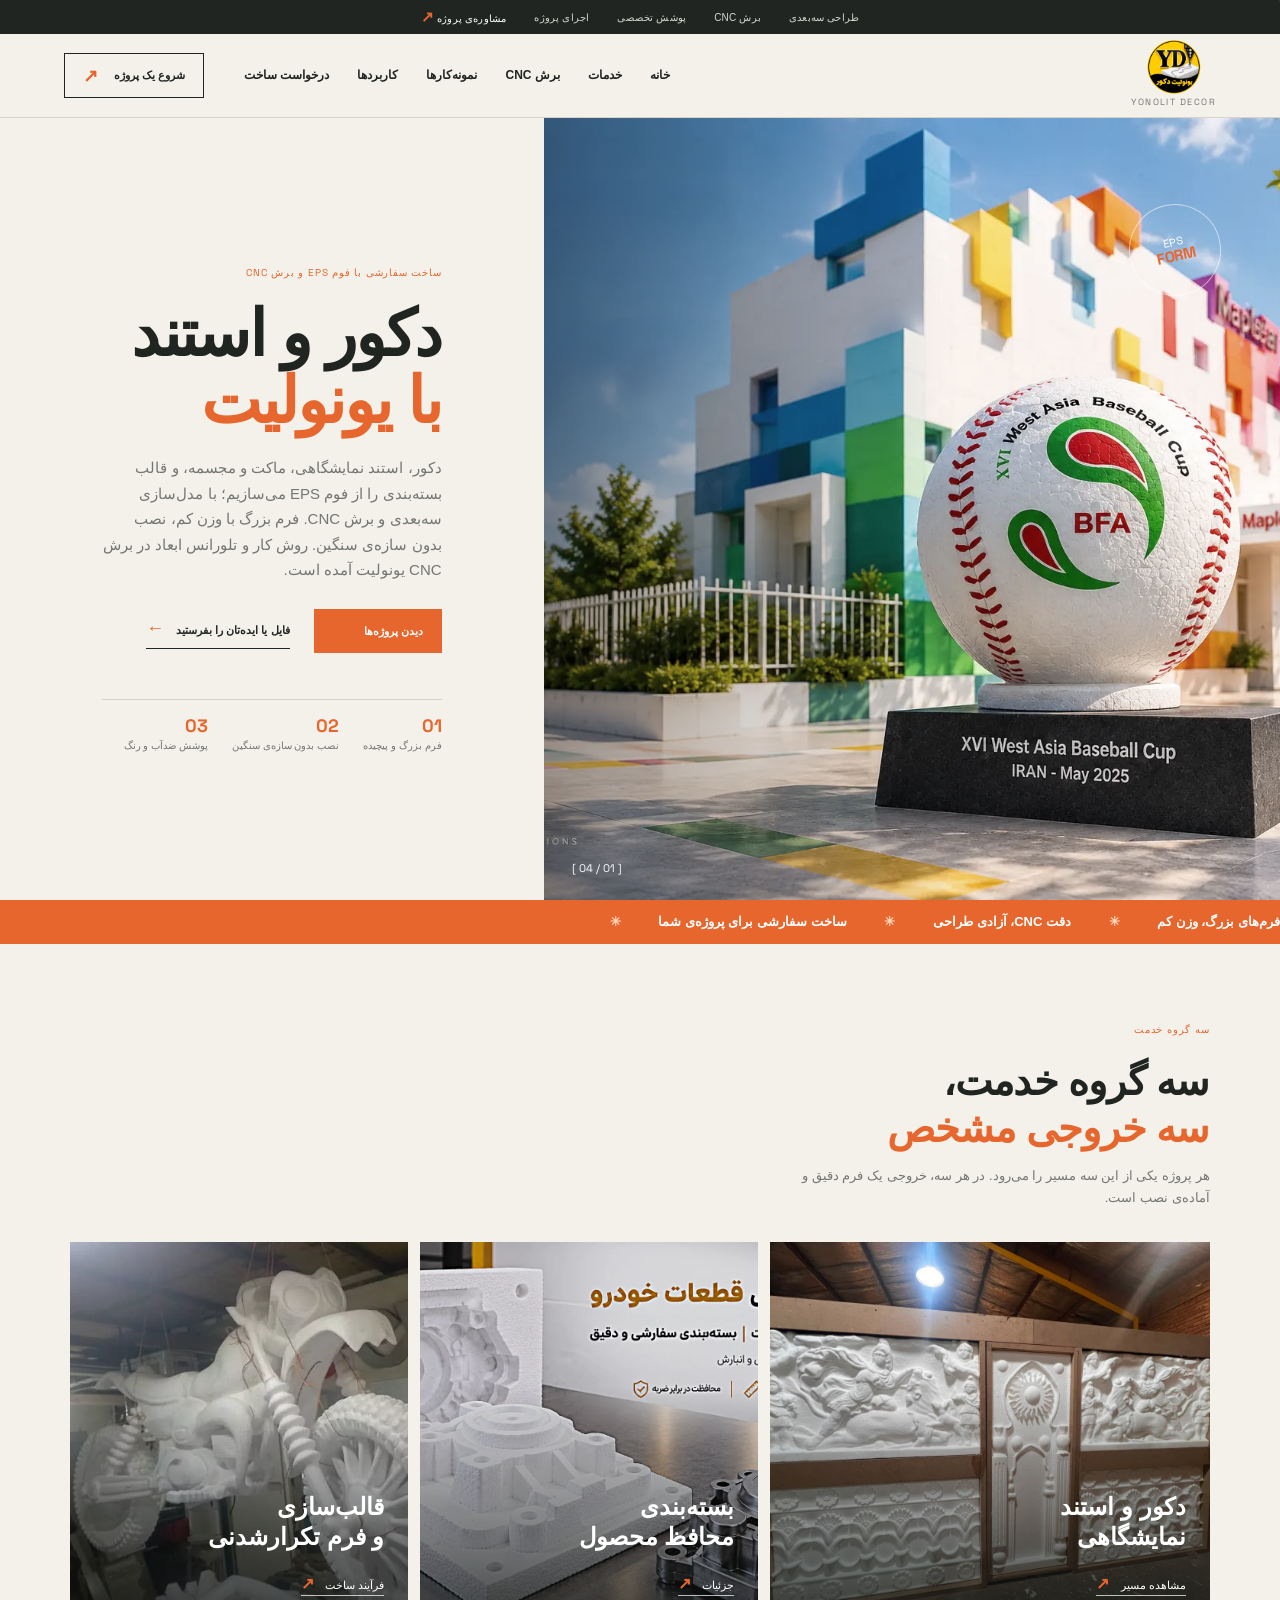
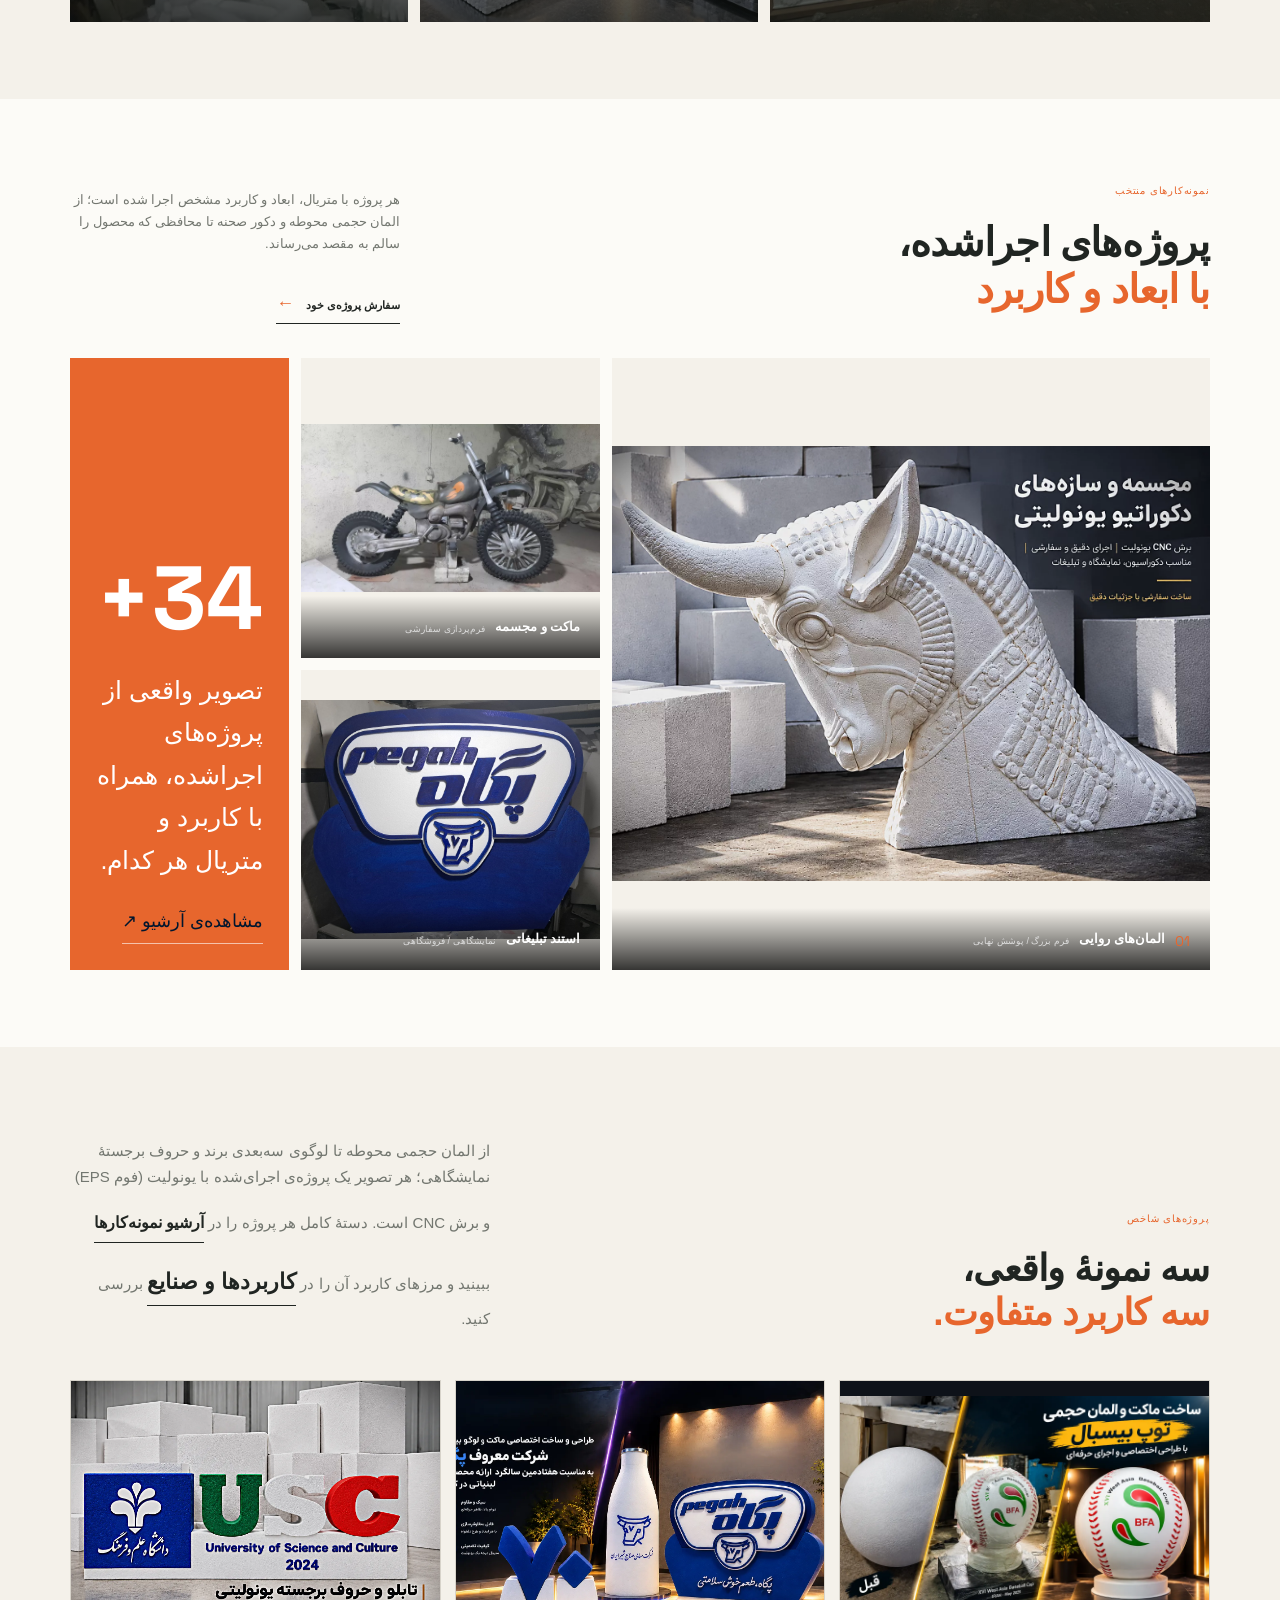
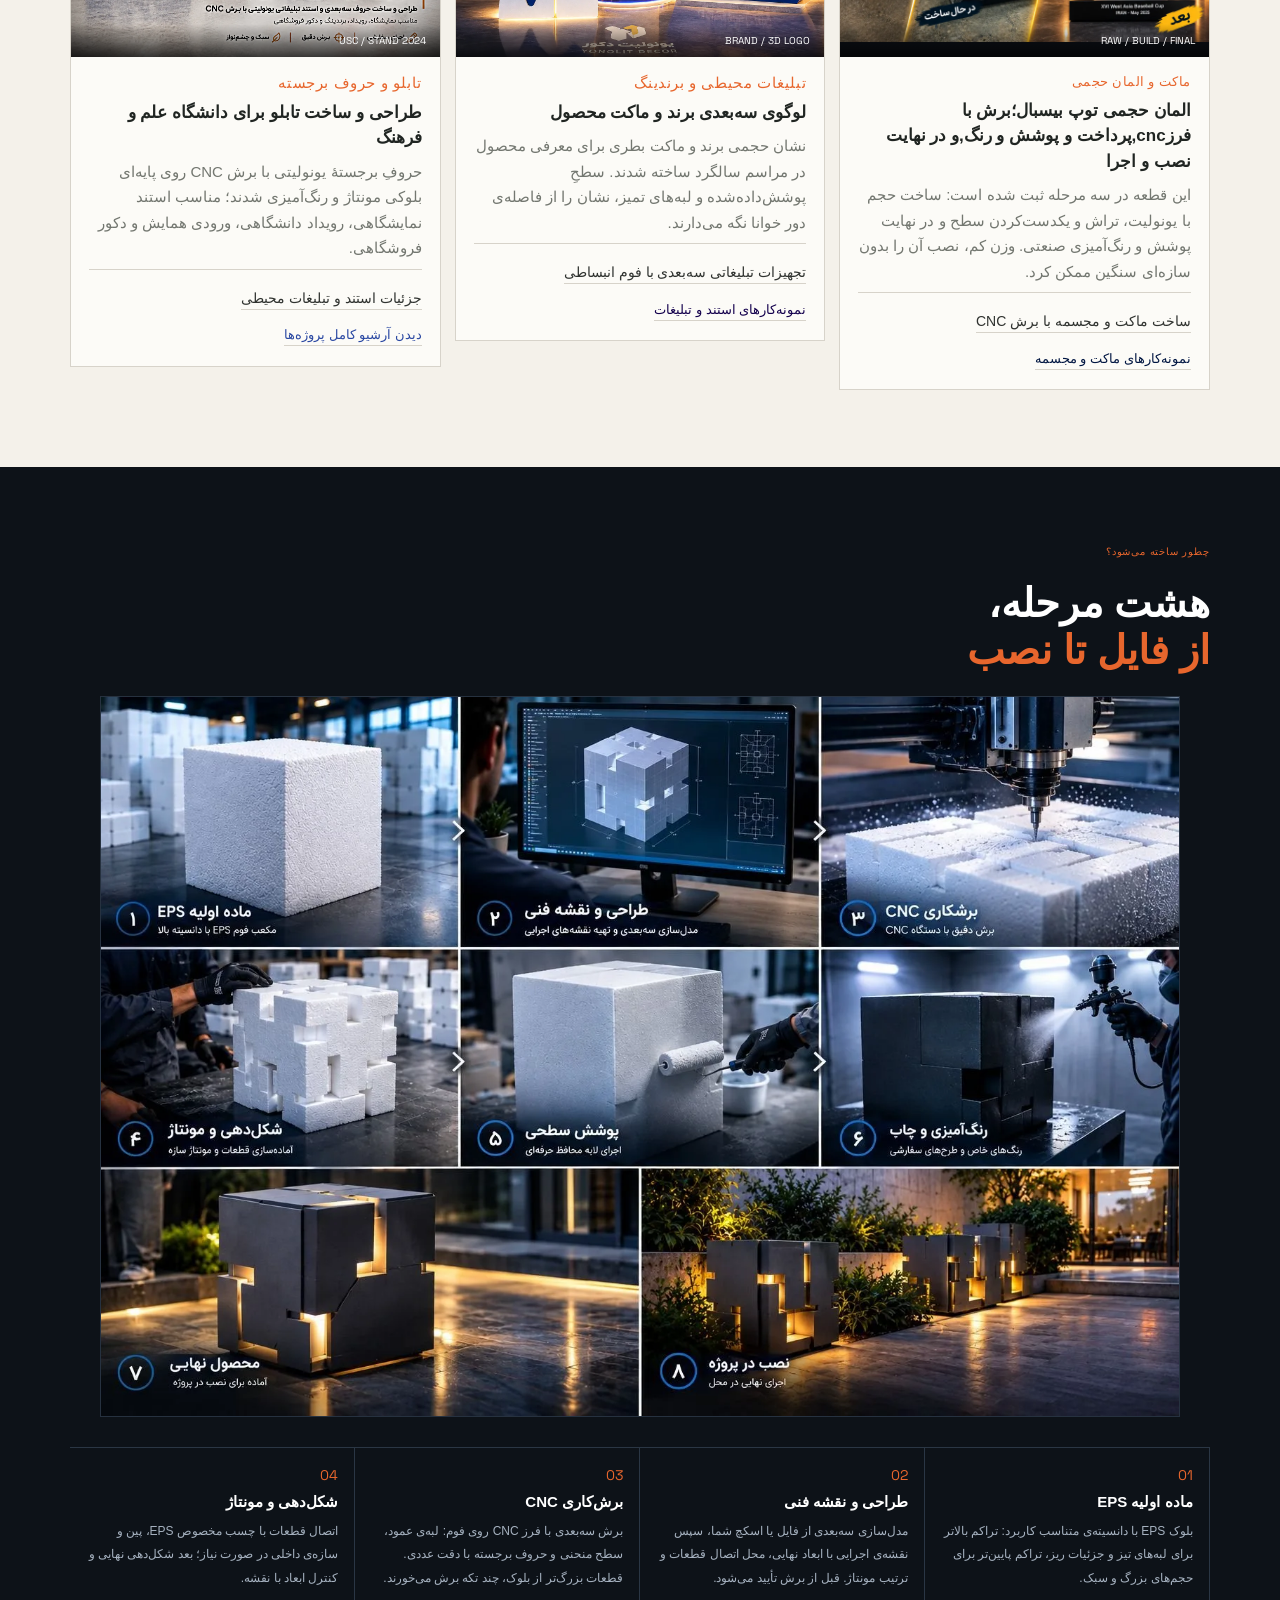
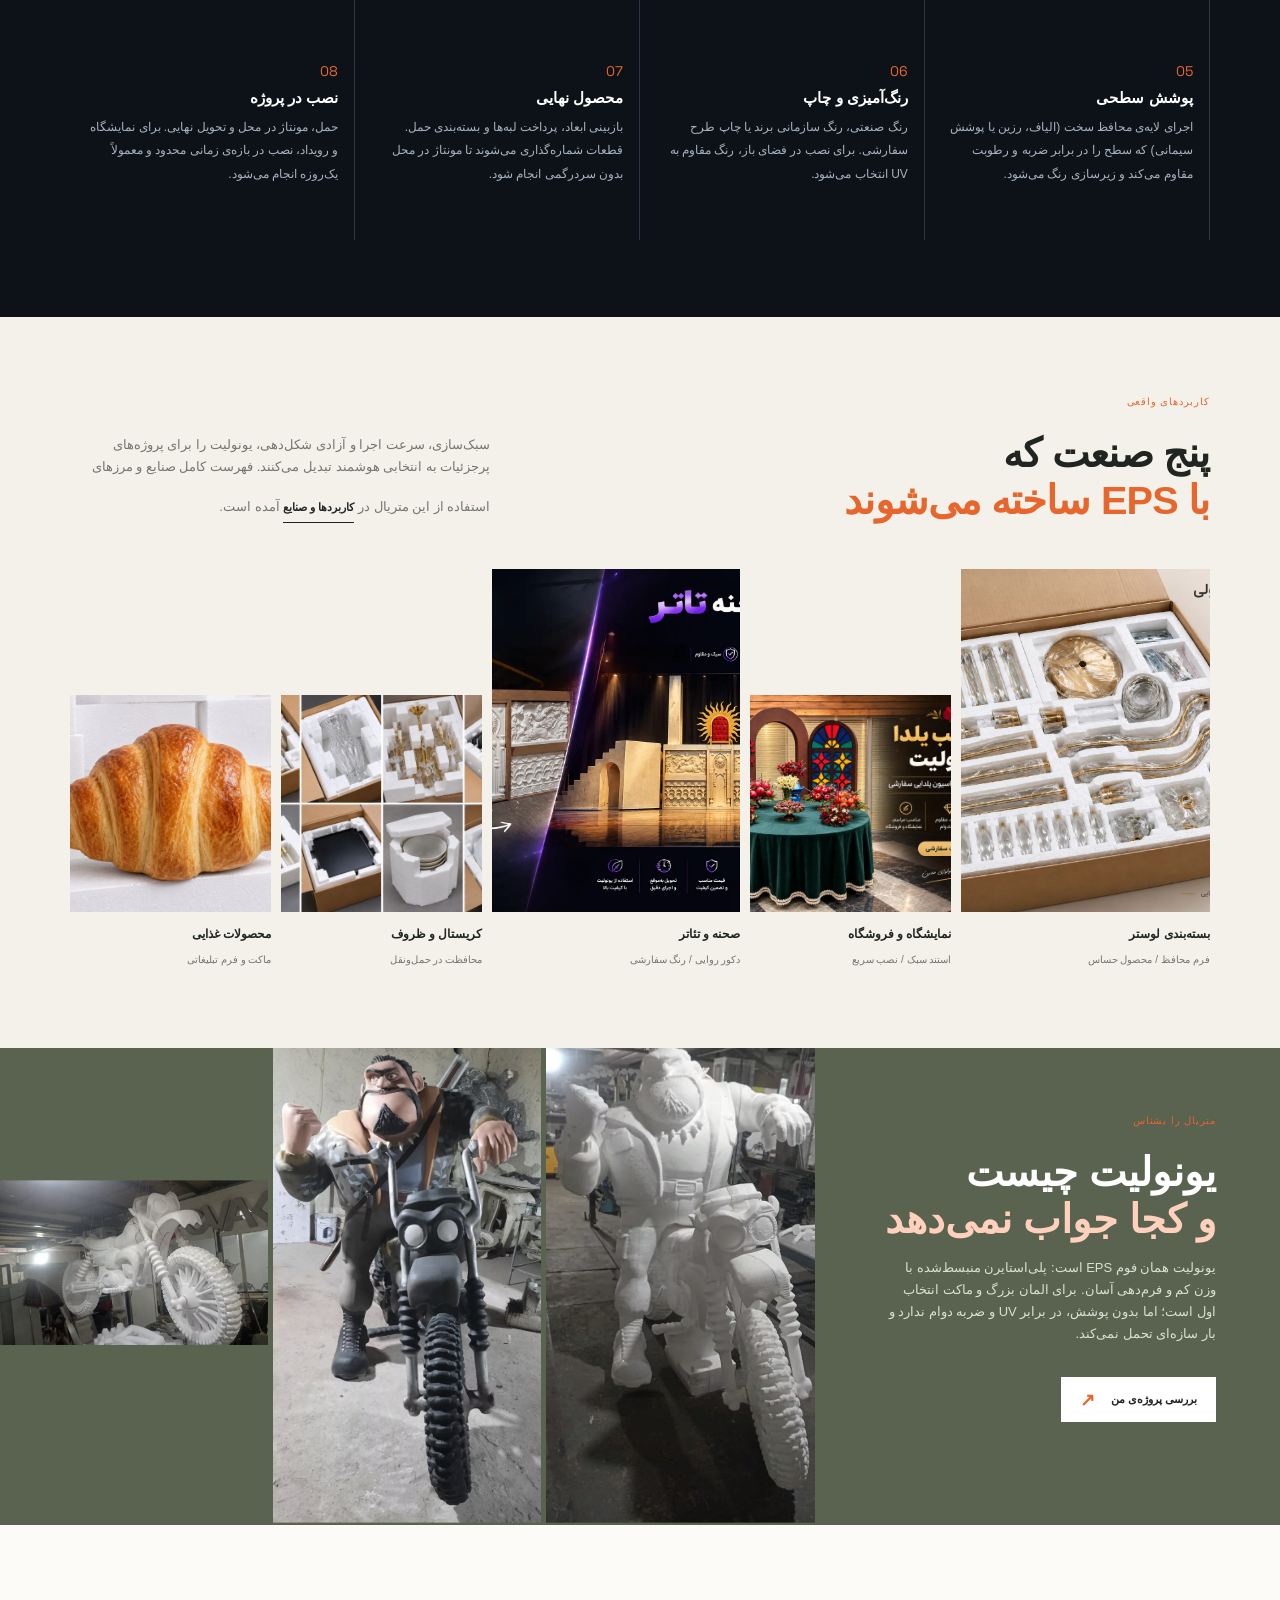
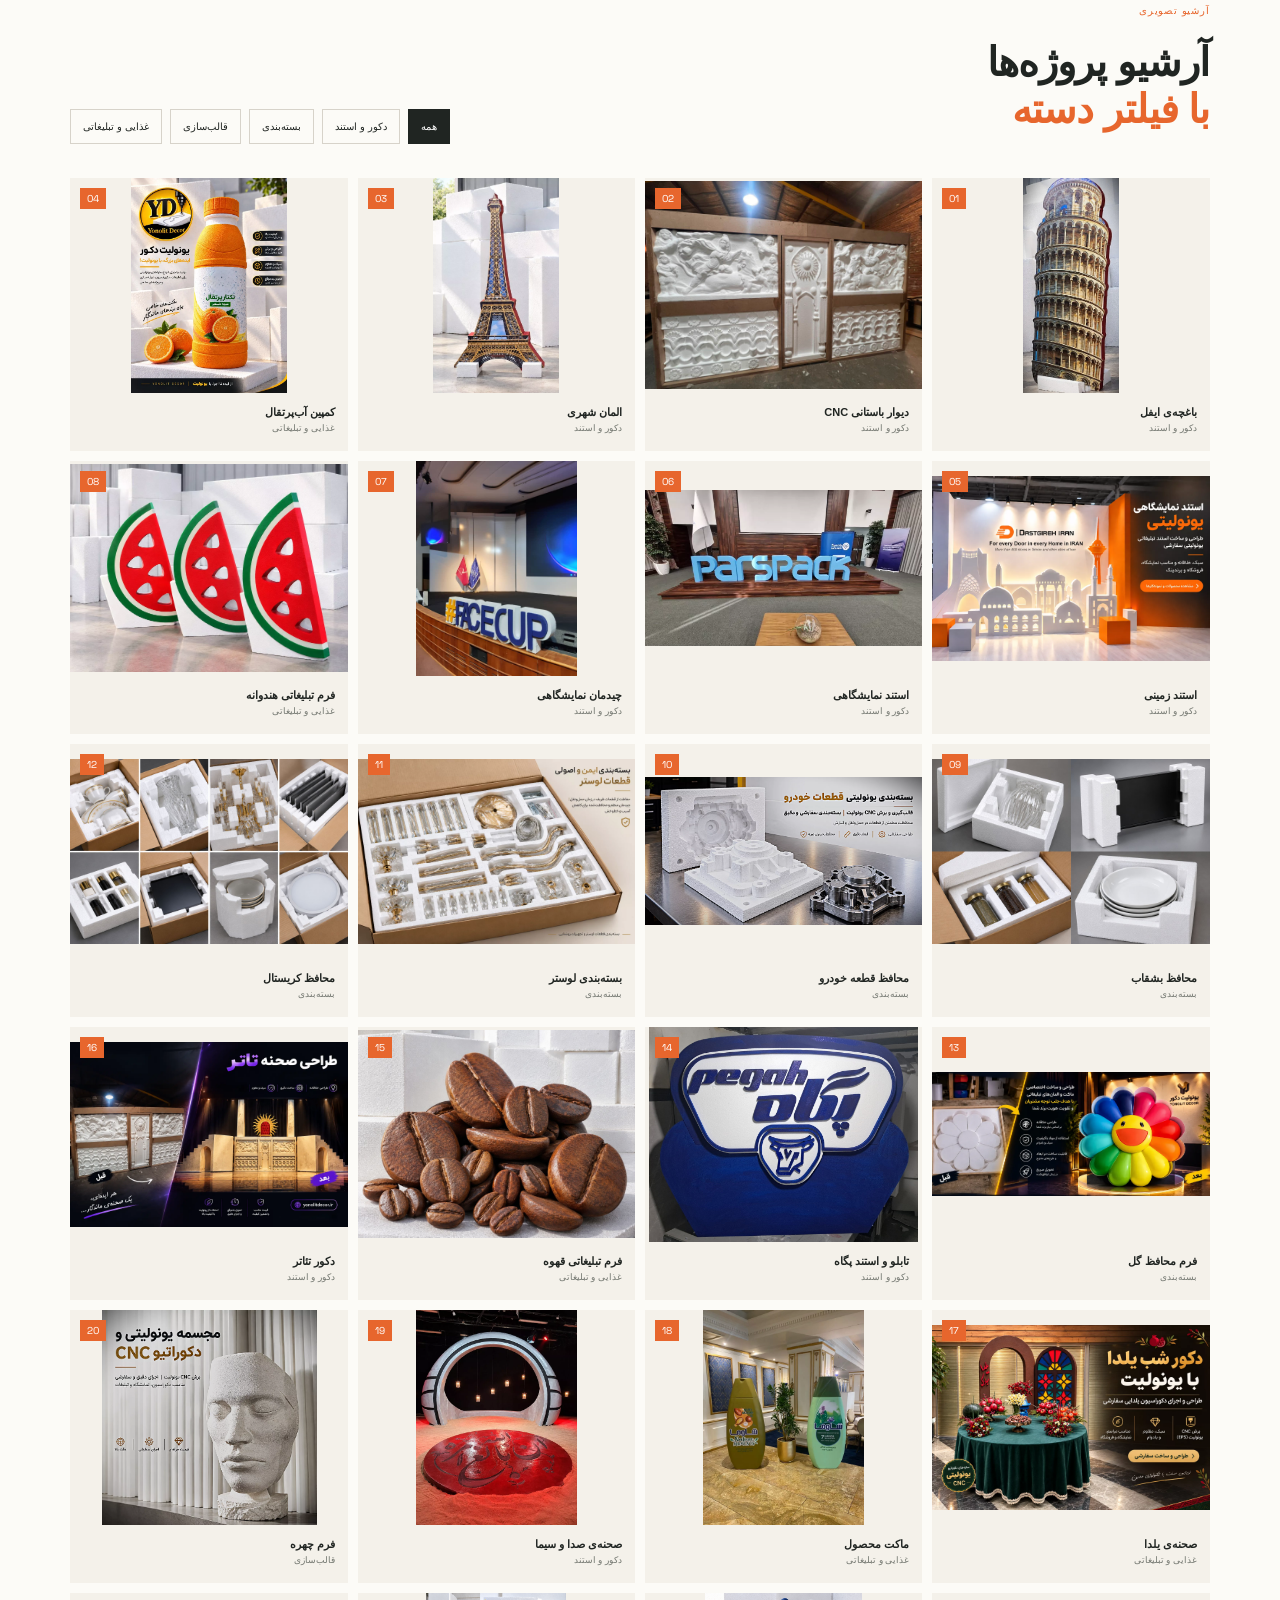
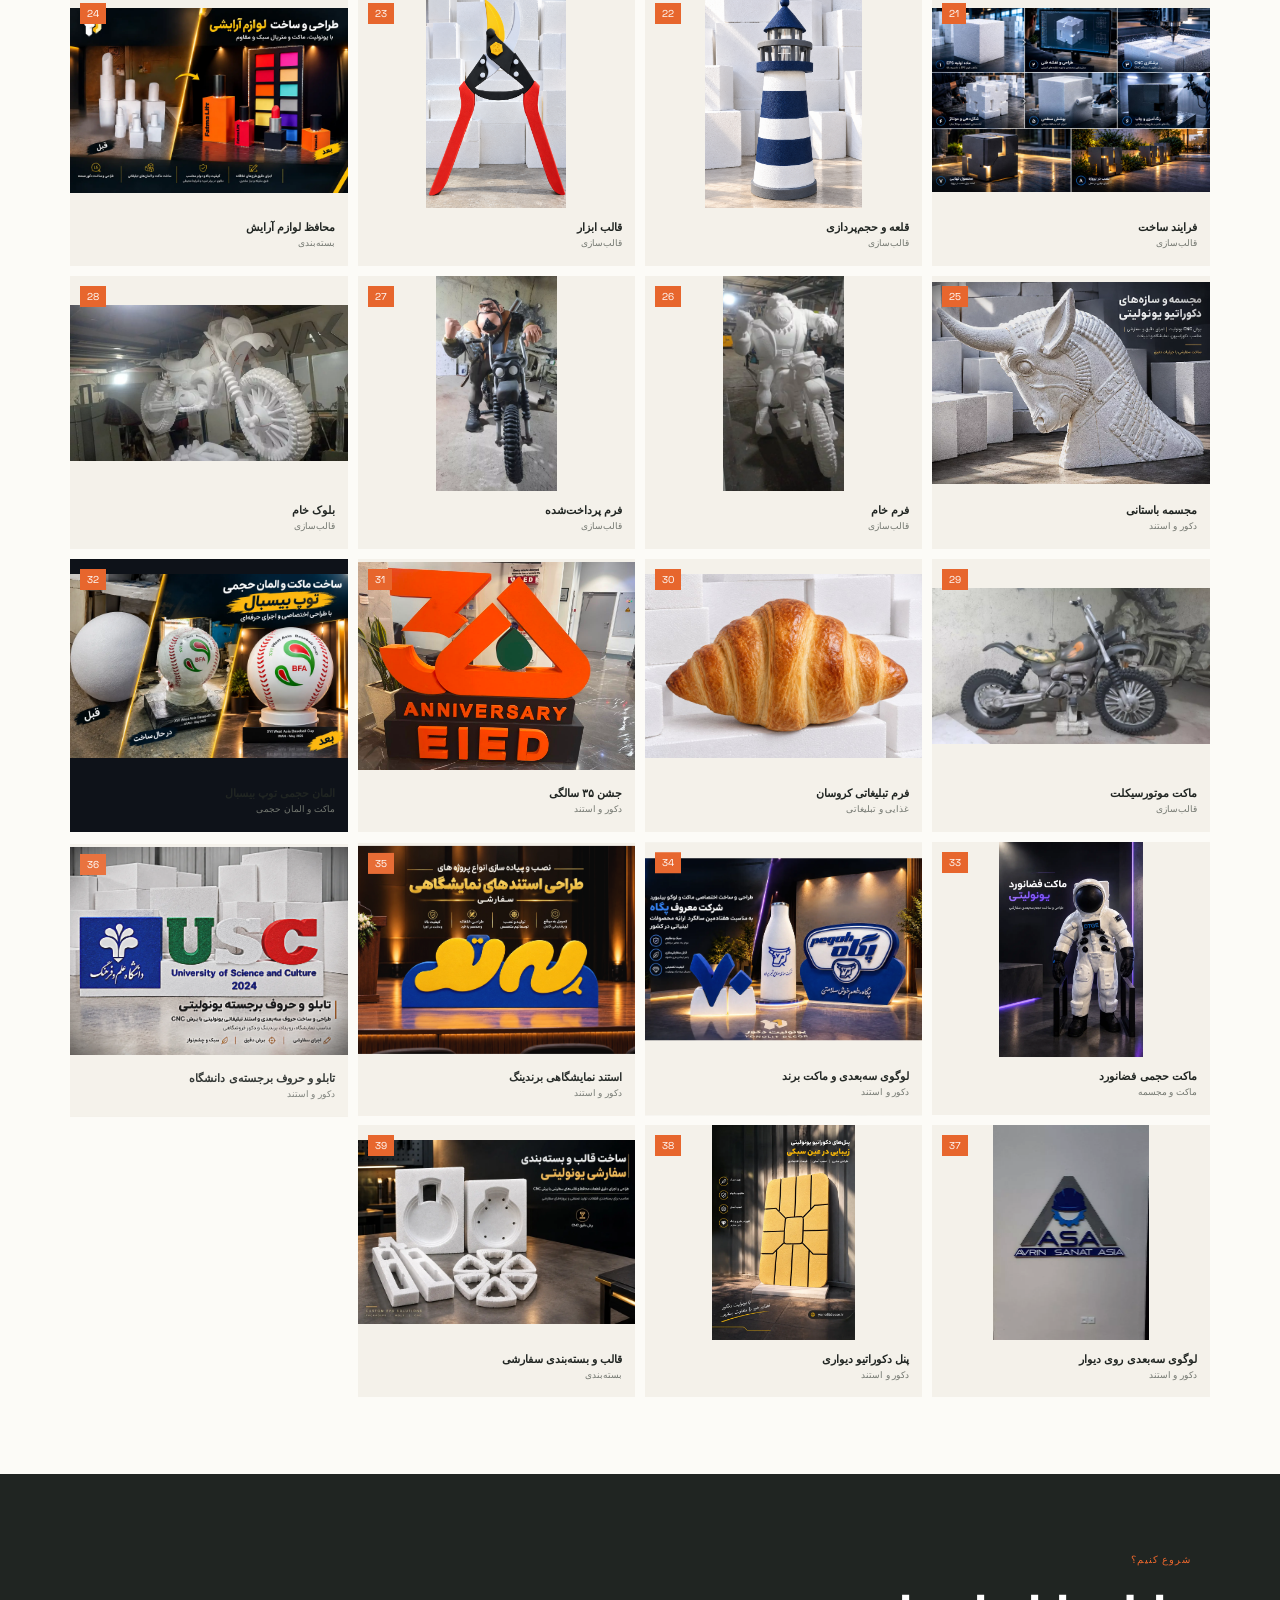
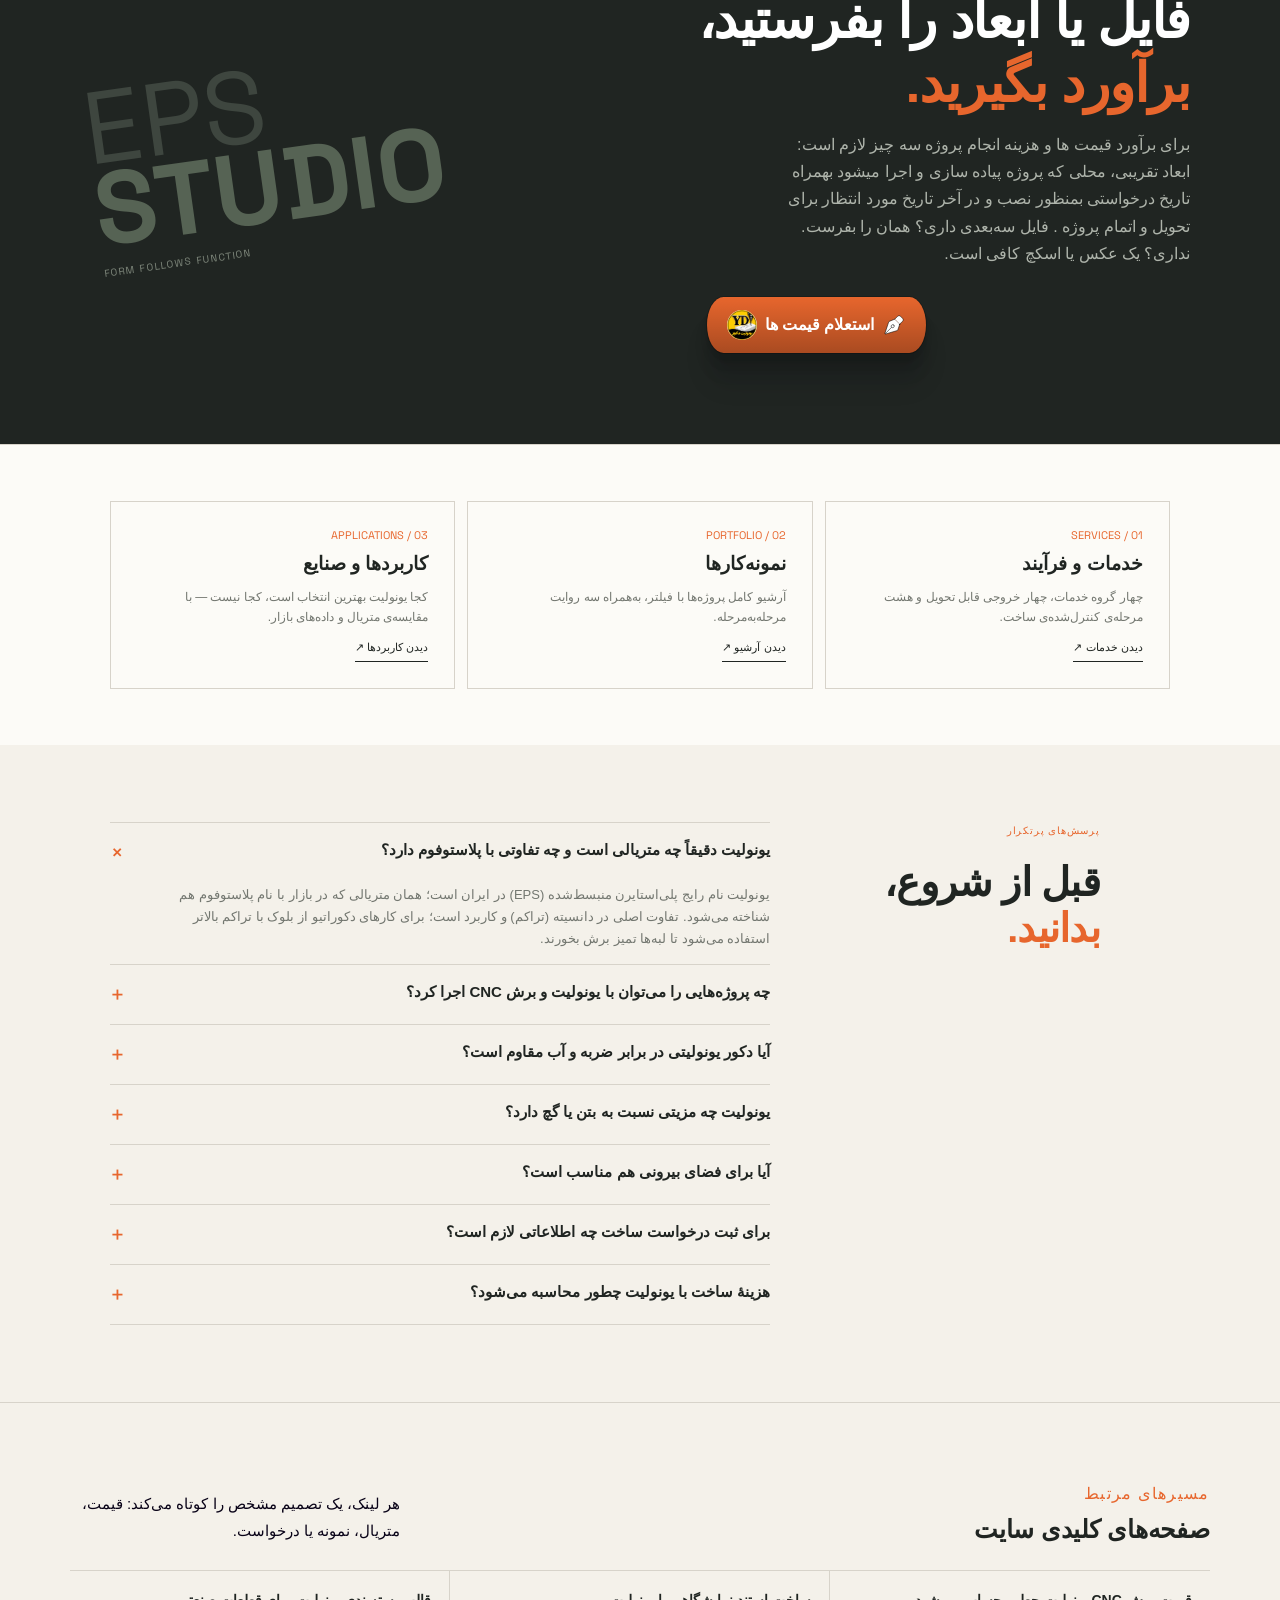
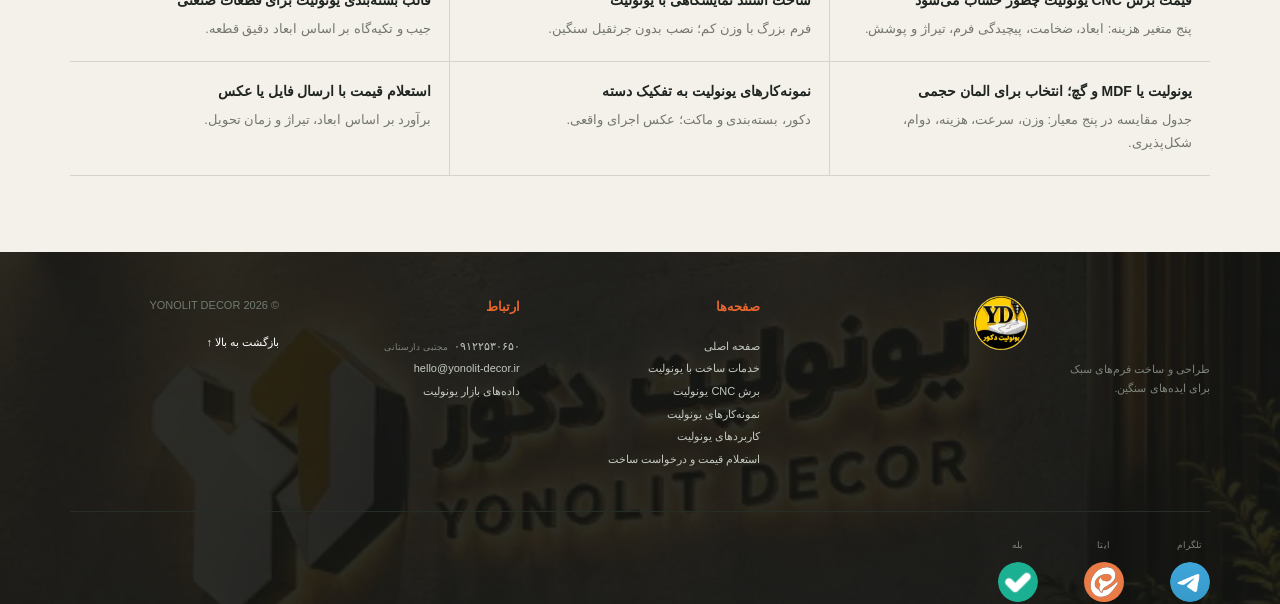
==== commit b3fc07f1: "بازسازی شش‌صفحه‌ای + سئوی داخلی + فوتر جدید + بازنویسی متن (#1) - شش صفحه: index / services / cnc / " ====
--- a/index.html
+++ b/index.html
@@ -29,7 +29,7 @@
     <meta name="twitter:image:alt" content="المان حجمی توپ بیسبال ساخته‌شده با یونولیت، نمونه‌کار یونولیت دکور" />
     <link rel="icon" href="assets/site_logo.webp" type="image/webp" />
 <link rel="preload" as="image" href="assets/hero-of-site.webp" fetchpriority="high">
-  <link rel="stylesheet" href="styles.css?v=16">
+  <link rel="stylesheet" href="styles.css?v=20">
     <script type="application/ld+json">
 {
   "@context": "https://schema.org",
@@ -53,6 +53,26 @@
         "name": "ایران"
       },
       "knowsLanguage": "fa-IR",
+      "telephone": "+989122530650",
+      "founder": {
+        "@type": "Person",
+        "name": "مجتبی دارستانی",
+        "jobTitle": "مدیر ساخت"
+      },
+      "sameAs": [
+        "https://t.me/yonolitdecor",
+        "https://eitaa.com/yonolitdecorr",
+        "https://ble.ir/yonolitdecor"
+      ],
+      "contactPoint": [
+        {
+          "@type": "ContactPoint",
+          "telephone": "+989122530650",
+          "contactType": "sales",
+          "areaServed": "IR",
+          "availableLanguage": ["fa"]
+        }
+      ],
       "knowsAbout": [
         "یونولیت",
         "فوم EPS",
@@ -302,7 +322,7 @@
       <div class="hero-media"><img src="assets/hero-of-site.webp" alt="نمونه دکوراسیون بیرونی و مجسمه‌ی یونولیتی در فضای باز" fetchpriority="high"><span class="hero-stamp">EPS<br><b>FORM</b></span><span class="hero-index">[ 01 / 04 ]</span></div>
     </section>
     <section class="marquee" aria-label="خدمات کلیدی"><div>فرم‌های بزرگ، وزن کم <i>✳</i> دقت CNC، آزادی طراحی <i>✳</i> ساخت سفارشی برای پروژه‌ی شما <i>✳</i> </div></section>
-    <section class="section services" id="services"><div class="section-heading reveal"><p class="kicker">سه گروه خدمت</p><h2>سه گروه خدمت،<br><span>سه خروجی مشخص</span></h2><p>هر پروژه یکی از این سه مسیر را می‌رود. در هر سه، خروجی یک فرم دقیق و آماده‌ی نصب است.</p></div><div class="service-grid"><article class="service-card service-main reveal"><img src="assets/img-001.jpg" alt="المان دکوراتیو ساخته‌شده با CNC" loading="lazy"><div class="service-overlay"><span>01 / دکور و استند</span><h3>دکور و استند<br>نمایشگاهی</h3><a href="#work" aria-label="مشاهده پروژه‌های دکور و استند">مشاهده مسیر <b>↗</b></a></div></article><article class="service-card reveal"><img src="assets/img-008.webp" alt="بسته‌بندی محافظ سفارشی برای قطعه" loading="lazy"><div class="service-label"><span>02 / بسته‌بندی</span><h3>بسته‌بندی<br>محافظ محصول</h3><a href="#applications">جزئیات <b>↗</b></a></div></article><article class="service-card service-dark reveal"><img src="assets/img-026.webp" alt="فرم خام برای قالب‌سازی" loading="lazy"><div class="service-label"><span>03 / قالب‌سازی</span><h3>قالب‌سازی<br>و فرم تکرارشدنی</h3><a href="#process">فرآیند ساخت <b>↗</b></a></div></article></div></section>
+    <section class="section services" id="services"><div class="section-heading reveal"><p class="kicker">سه گروه خدمت</p><h2>سه گروه خدمت،<br><span>سه خروجی مشخص</span></h2><p>هر پروژه یکی از این سه مسیر را می‌رود. در هر سه، خروجی یک فرم دقیق و آماده‌ی نصب است.</p></div><div class="service-grid"><article class="service-card service-main reveal"><img src="assets/img-001.jpg" alt="المان دکوراتیو ساخته‌شده با CNC" loading="lazy"><div class="service-overlay"><span></span><h3>دکور و استند<br>نمایشگاهی</h3><a href="#work" aria-label="مشاهده پروژه‌های دکور و استند">مشاهده مسیر <b>↗</b></a></div></article><article class="service-card reveal"><img src="assets/img-008.webp" alt="بسته‌بندی محافظ سفارشی برای قطعه" loading="lazy"><div class="service-label"><span></span><h3>بسته‌بندی<br>محافظ محصول</h3><a href="#applications">جزئیات <b>↗</b></a></div></article><article class="service-card service-dark reveal"><img src="assets/img-026.webp" alt="فرم خام برای قالب‌سازی" loading="lazy"><div class="service-label"><span></span><h3>قالب‌سازی<br>و فرم تکرارشدنی</h3><a href="#process">فرآیند ساخت <b>↗</b></a></div></article></div></section>
     <section class="section work-section" id="work"><div class="section-heading split reveal"><div><p class="kicker">نمونه‌کارهای منتخب</p><h2>پروژه‌های اجراشده،<br><span>با ابعاد و کاربرد</span></h2></div><div class="section-side"><p>هر پروژه با متریال، ابعاد و کاربرد مشخص اجرا شده است؛ از المان حجمی محوطه و دکور صحنه تا محافظی که محصول را سالم به مقصد می‌رساند.</p><a class="text-link" href="#contact">سفارش پروژه‌ی خود <span>←</span></a></div></div><div class="feature-collage reveal"><figure class="feature-large"><img src="assets/img-023.webp" alt="مجسمه و المان تزئینی ساخته‌شده با یونولیت" loading="lazy"><figcaption><span>01</span><b>المان‌های روایی</b><small>فرم بزرگ / پوشش نهایی</small></figcaption></figure><div class="feature-stack"><figure><img src="assets/img-027.webp" alt="ماکت موتورسیکلت برای ساخت فرم" loading="lazy"><figcaption><b>ماکت و مجسمه</b><small>فرم‌پردازی سفارشی</small></figcaption></figure><figure><img src="assets/img-012.jpg" alt="تابلو و استند تبلیغاتی" loading="lazy"><figcaption><b>استند تبلیغاتی</b><small>نمایشگاهی / فروشگاهی</small></figcaption></figure></div><div class="feature-note"><span class="big-number">+34</span><p>تصویر واقعی از پروژه‌های اجراشده، همراه با کاربرد و متریال هر کدام.</p><a href="#gallery">مشاهده‌ی آرشیو ↗</a></div></div></section>
     <!-- پروژه‌های شاخص: سه نمونهٔ واقعی از کاربردهای متفاوت، با متن بهینه برای جست‌وجو -->
     <section class="section cases-section" id="featured-cases" aria-labelledby="cases-title">
@@ -351,7 +371,7 @@
           </figure>
           <div class="case-body">
             <span class="case-tag">تابلو و حروف برجسته</span>
-            <h3>حروف برجسته و تابلوی نمایشگاهی</h3>
+            <h3>طراحی و ساخت تابلو برای دانشگاه علم و فرهنگ</h3>
             <p>حروفِ برجستهٔ یونولیتی با برش CNC روی پایه‌ای بلوکی مونتاژ و رنگ‌آمیزی شدند؛ مناسب استند نمایشگاهی، رویداد دانشگاهی، ورودی همایش و دکور فروشگاهی.</p>
             <ul class="case-links">
               <li><a href="services.html#decor">جزئیات استند و تبلیغات محیطی</a></li>
@@ -362,11 +382,11 @@
       </div>
     </section>
 
-    <section class="section process-section" id="process"><div class="process-head reveal"><div><p class="kicker">چطور ساخته می‌شود؟</p><h2>هشت مرحله،<br><span>از فایل تا نصب</span></h2></div></div><figure class="process-visual reveal"><img src="assets/process-8-steps.webp" alt="هشت مرحله ساخت المان یونولیتی: ماده اولیه EPS، طراحی و نقشه فنی، برش‌کاری CNC، شکل‌دهی و مونتاژ، پوشش سطحی، رنگ‌آمیزی و چاپ، محصول نهایی و نصب در پروژه" width="1536" height="1024" loading="lazy"></figure><ol class="process-list"> <li class="reveal"><b>01</b><strong>ماده‌ی اولیه</strong><span>EPS با دانسیته‌ی مناسب پروژه</span></li><li class="reveal"><b>02</b><strong>طراحی سه‌بعدی</strong><span>تبدیل ایده به نقشه اجرایی</span></li><li class="reveal"><b>03</b><strong>برش CNC</strong><span>برش تمیز و دقیق فرم</span></li><li class="reveal"><b>04</b><strong>مونتاژ</strong><span>اتصال و شکل‌دهی نهایی</span></li><li class="reveal"><b>05</b><strong>پوشش</strong><span>لایه‌ی محافظ ضدضربه</span></li><li class="reveal"><b>06</b><strong>رنگ</strong><span>رنگ‌آمیزی و چاپ سفارشی</span></li><li class="reveal"><b>07</b><strong>محصول نهایی</strong><span>کنترل کیفیت و آماده‌سازی نصب</span></li><li class="reveal"><b>08</b><strong>نصب</strong><span>نصب و تحویل در محل پروژه</span></li></ol></section>
-    <section class="section applications" id="applications"><div class="section-heading split reveal"><div><p class="kicker">کاربردهای واقعی</p><h2>پنج صنعت که<br><span>با EPS ساخته می‌شوند</span></h2></div><p class="section-side">سبک‌سازی، سرعت اجرا و آزادی شکل‌دهی، یونولیت را برای پروژه‌های پرجزئیات به انتخابی هوشمند تبدیل می‌کنند. فهرست کامل صنایع و مرزهای استفاده از این متریال در <a class="text-link" href="applications.html#industries">کاربردها و صنایع</a> آمده است.</p></div><div class="application-rail"><figure class="app-card tall reveal"><img src="assets/img-009.webp" alt="بسته‌بندی محافظ لوستر" loading="lazy"><figcaption><b>بسته‌بندی لوستر</b><span>فرم محافظ / محصول حساس</span></figcaption></figure><figure class="app-card reveal"><img src="assets/img-004.webp" alt="استند نمایشگاهی" loading="lazy"><figcaption><b>نمایشگاه و فروشگاه</b><span>استند سبک / نصب سریع</span></figcaption></figure><figure class="app-card tall reveal"><img src="assets/img-014.webp" alt="دکور رنگی صحنه تئاتر" loading="lazy"><figcaption><b>صحنه و تئاتر</b><span>دکور روایی / رنگ سفارشی</span></figcaption></figure><figure class="app-card reveal"><img src="assets/img-010.jpg" alt="بسته‌بندی محافظ کریستال" loading="lazy"><figcaption><b>کریستال و ظروف</b><span>محافظت در حمل‌ونقل</span></figcaption></figure><figure class="app-card reveal"><img src="assets/img-028.jpg" alt="فرم نمایشگاهی برای محصولات غذایی" loading="lazy"><figcaption><b>محصولات غذایی</b><span>ماکت و فرم تبلیغاتی</span></figcaption></figure></div></section>
-    <section class="proof-band"><div class="proof-copy reveal"><p class="kicker">متریال را بشناس</p><h2>یونولیت چیست<br><span>و کجا جواب نمی‌دهد</span></h2><p>یونولیت همان فوم EPS است: پلی‌استایرن منبسط‌شده با وزن کم و فرم‌دهی آسان. برای المان بزرگ و ماکت انتخاب اول است؛ اما بدون پوشش، در برابر UV و ضربه دوام ندارد و بار سازه‌ای تحمل نمی‌کند.</p><a class="button button-light" href="#contact">بررسی پروژه‌ی من <span>↗</span></a></div><div class="proof-images reveal"><figure><img src="assets/img-024.webp" alt="فرم خام قبل از پرداخت" loading="lazy"><span>RAW / 01</span></figure><figure><img src="assets/img-025.webp" alt="فرم پرداخت‌شده و آماده پوشش" loading="lazy"><span>FORM / 02</span></figure><figure><img src="assets/img-026.webp" alt="جزئیات برش فرم خام" loading="lazy"><span>CUT / 03</span></figure></div></section>
+    <section class="section process-section" id="process"><div class="process-head reveal"><div><p class="kicker">چطور ساخته می‌شود؟</p><h2>هشت مرحله،<br><span>از فایل تا نصب</span></h2></div></div><figure class="process-visual reveal"><img src="assets/process-8-steps.webp" alt="هشت مرحله ساخت المان یونولیتی: ماده اولیه EPS، طراحی و نقشه فنی، برش‌کاری CNC، شکل‌دهی و مونتاژ، پوشش سطحی، رنگ‌آمیزی و چاپ، محصول نهایی و نصب در پروژه" width="1536" height="1024" loading="lazy"></figure><ol class="process-list"><li class="reveal"><b>01</b><strong>ماده اولیه EPS</strong><span>بلوک EPS با دانسیته‌ی متناسب کاربرد: تراکم بالاتر برای لبه‌های تیز و جزئیات ریز، تراکم پایین‌تر برای حجم‌های بزرگ و سبک.</span></li><li class="reveal"><b>02</b><strong>طراحی و نقشه فنی</strong><span>مدل‌سازی سه‌بعدی از فایل یا اسکچ شما، سپس نقشه‌ی اجرایی با ابعاد نهایی، محل اتصال قطعات و ترتیب مونتاژ. قبل از برش تأیید می‌شود.</span></li><li class="reveal"><b>03</b><strong>برش‌کاری CNC</strong><span>برش سه‌بعدی با فرز CNC روی فوم: لبه‌ی عمود، سطح منحنی و حروف برجسته با دقت عددی. قطعات بزرگ‌تر از بلوک، چند تکه برش می‌خورند.</span></li><li class="reveal"><b>04</b><strong>شکل‌دهی و مونتاژ</strong><span>اتصال قطعات با چسب مخصوص EPS، پین و سازه‌ی داخلی در صورت نیاز؛ بعد شکل‌دهی نهایی و کنترل ابعاد با نقشه.</span></li><li class="reveal"><b>05</b><strong>پوشش سطحی</strong><span>اجرای لایه‌ی محافظ سخت (الیاف، رزین یا پوشش سیمانی) که سطح را در برابر ضربه و رطوبت مقاوم می‌کند و زیرسازی رنگ می‌شود.</span></li><li class="reveal"><b>06</b><strong>رنگ‌آمیزی و چاپ</strong><span>رنگ صنعتی، رنگ سازمانی برند یا چاپ طرح سفارشی. برای نصب در فضای باز، رنگ مقاوم به UV انتخاب می‌شود.</span></li><li class="reveal"><b>07</b><strong>محصول نهایی</strong><span>بازبینی ابعاد، پرداخت لبه‌ها و بسته‌بندی حمل. قطعات شماره‌گذاری می‌شوند تا مونتاژ در محل بدون سردرگمی انجام شود.</span></li><li class="reveal"><b>08</b><strong>نصب در پروژه</strong><span>حمل، مونتاژ در محل و تحویل نهایی. برای نمایشگاه و رویداد، نصب در بازه‌ی زمانی محدود و معمولاً یک‌روزه انجام می‌شود.</span></li></ol></section>
+    <section class="section applications" id="applications"><div class="section-heading split reveal"><div><p class="kicker">کاربردهای واقعی</p><h2>پنج صنعت که<br><span>با EPS ساخته می‌شوند</span></h2></div><p class="section-side">سبک‌سازی، سرعت اجرا و آزادی شکل‌دهی، یونولیت را برای پروژه‌های پرجزئیات به انتخابی هوشمند تبدیل می‌کنند. فهرست کامل صنایع و مرزهای استفاده از این متریال در <a class="text-link" href="applications.html#industries">کاربردها و صنایع</a> آمده است.</p></div><div class="application-rail"><figure class="app-card tall reveal"><img src="assets/img-009.webp" alt="بسته‌بندی محافظ لوستر" loading="lazy"><figcaption><b>بسته‌بندی لوستر</b><span>فرم محافظ / محصول حساس</span></figcaption></figure><figure class="app-card reveal"><img src="assets/img-015.webp" alt="استند نمایشگاهی" loading="lazy"><figcaption><b>نمایشگاه و فروشگاه</b><span>استند سبک / نصب سریع</span></figcaption></figure><figure class="app-card tall reveal"><img src="assets/img-014.webp" alt="دکور رنگی صحنه تئاتر" loading="lazy"><figcaption><b>صحنه و تئاتر</b><span>دکور روایی / رنگ سفارشی</span></figcaption></figure><figure class="app-card reveal"><img src="assets/img-010.jpg" alt="بسته‌بندی محافظ کریستال" loading="lazy"><figcaption><b>کریستال و ظروف</b><span>محافظت در حمل‌ونقل</span></figcaption></figure><figure class="app-card reveal"><img src="assets/img-028.jpg" alt="فرم نمایشگاهی برای محصولات غذایی" loading="lazy"><figcaption><b>محصولات غذایی</b><span>ماکت و فرم تبلیغاتی</span></figcaption></figure></div></section>
+    <section class="proof-band"><div class="proof-copy reveal"><p class="kicker">متریال را بشناس</p><h2>یونولیت چیست<br><span>و کجا جواب نمی‌دهد</span></h2><p>یونولیت همان فوم EPS است: پلی‌استایرن منبسط‌شده با وزن کم و فرم‌دهی آسان. برای المان بزرگ و ماکت انتخاب اول است؛ اما بدون پوشش، در برابر UV و ضربه دوام ندارد و بار سازه‌ای تحمل نمی‌کند.</p><a class="button button-light" href="#contact">بررسی پروژه‌ی من <span>↗</span></a></div><div class="proof-images reveal"><figure><img src="assets/img-024.webp" alt="فرم خام قبل از پرداخت" loading="lazy"><span></span></figure><figure><img src="assets/img-025.webp" alt="فرم پرداخت‌شده و آماده پوشش" loading="lazy"><span></span></figure><figure><img src="assets/img-026.webp" alt="جزئیات برش فرم خام" loading="lazy"><span></span></figure></div></section>
     <section class="section gallery-section" id="gallery"><div class="section-heading split reveal"><div><p class="kicker">آرشیو تصویری</p><h2>آرشیو پروژه‌ها<br><span>با فیلتر دسته</span></h2></div><div class="filters" role="group" aria-label="فیلتر پروژه‌ها"><button class="filter active" data-filter="all">همه</button><button class="filter" data-filter="decor">دکور و استند</button><button class="filter" data-filter="pack">بسته‌بندی</button><button class="filter" data-filter="mold">قالب‌سازی</button><button class="filter" data-filter="food">غذایی و تبلیغاتی</button></div></div><div class="gallery-grid" id="gallery-grid"></div></section>
-    <section class="contact-section" id="contact"><div class="contact-inner reveal"><p class="kicker">شروع کنیم؟</p><h2>فایل یا ابعاد را بفرستید،<br><span>برآورد بگیرید.</span></h2><p>برای برآورد سه چیز لازم است: ابعاد تقریبی، محل نصب و تاریخ تحویل. فایل سه‌بعدی داری؟ همان را بفرست. نداری؟ یک عکس یا اسکچ کافی است.</p>
+    <section class="contact-section" id="contact"><div class="contact-inner reveal"><p class="kicker">شروع کنیم؟</p><h2>فایل یا ابعاد را بفرستید،<br><span>برآورد بگیرید.</span></h2><p>برای برآورد قیمت ها و هزینه انجام پروژه سه چیز لازم است: ابعاد تقریبی، محلی که پروژه پیاده سازی و اجرا میشود بهمراه تاریخ درخواستی بمنظور نصب و در آخر تاریخ مورد انتظار برای تحویل و اتمام پروژه . فایل سه‌بعدی داری؟ همان را بفرست. نداری؟ یک عکس یا اسکچ کافی است.</p>
 <div class="btn-wrapper">
   <div class="line horizontal top"></div>
   <div class="line vertical right"></div>
@@ -383,7 +403,7 @@
       <path d="M17.7917 11.0557L20.6202 8.22724C21.4012 7.44619 21.4012 6.17986 20.6202 5.39881L18.4989 3.27749C17.7178 2.49645 16.4515 2.49645 15.6704 3.27749L12.842 6.10592"></path>
       <path d="M11.7814 12.1163C11.1956 11.5305 10.2458 11.5305 9.66004 12.1163C9.07426 12.7021 9.07426 13.6519 9.66004 14.2376C10.2458 14.8234 11.1956 14.8234 11.7814 14.2376C12.3671 13.6519 12.3671 12.7021 11.7814 12.1163Z"></path>
     </svg>
-    <span class="btn-text">شروع طراحی</span>
+    <span class="btn-text">استعلام قیمت ها</span>
     <img class="btn-logo" src="assets/site_logo.webp" alt="یونولیت دکور" width="30" height="30" loading="lazy">
   </a>
 </div>
@@ -396,7 +416,6 @@
       </div>
     </section>
     <section class="section faq-section" id="faq"><div class="section-heading reveal"><p class="kicker">پرسش‌های پرتکرار</p><h2>قبل از شروع،<br><span>بدانید.</span></h2></div><div class="faq-list"><details class="reveal" open><summary>یونولیت دقیقاً چه متریالی است و چه تفاوتی با پلاستوفوم دارد؟<span>+</span></summary><p>یونولیت نام رایج پلی‌استایرن منبسط‌شده (EPS) در ایران است؛ همان متریالی که در بازار با نام پلاستوفوم هم شناخته می‌شود. تفاوت اصلی در دانسیته (تراکم) و کاربرد است؛ برای کارهای دکوراتیو از بلوک با تراکم بالاتر استفاده می‌شود تا لبه‌ها تمیز برش بخورند.</p></details><details class="reveal"><summary>چه پروژه‌هایی را می‌توان با یونولیت و برش CNC اجرا کرد؟<span>+</span></summary><p>چهار دستهٔ اصلی: استند و تبلیغات محیطی، دکور صحنه و مراسم، ماکت و مجسمهٔ حجمی، و قالب و بسته‌بندی سفارشی. از المان کوچک رومیزی تا سازهٔ بزرگ محوطه، بسته به ابعاد و محل نصب بررسی می‌شود.</p></details><details class="reveal"><summary>آیا دکور یونولیتی در برابر ضربه و آب مقاوم است؟<span>+</span></summary><p>یونولیت خام مقاوم نیست؛ اما با پوشش سطحی (الیاف، رزین یا رنگ صنعتی) در برابر رطوبت و ضربه مقاوم می‌شود. نوع پوشش بر اساس محل نصب انتخاب می‌شود: داخلی، بیرونی یا حمل‌ونقل.</p></details><details class="reveal"><summary>یونولیت چه مزیتی نسبت به بتن یا گچ دارد؟<span>+</span></summary><p>وزن کمتر (نصب بدون جرثقیل)، سرعت ساخت بالاتر، آزادی فرم‌دهی بیشتر و هزینه‌ی نصب پایین‌تر. در عوض، بدون پوشش دوام کمتری دارد و برای بار سازه‌ای استفاده نمی‌شود.</p></details><details class="reveal"><summary>آیا برای فضای بیرونی هم مناسب است؟<span>+</span></summary><p>بله، با پوشش ضدآب و رنگ ضد UV. برای المان شهری و محوطه، ضخامت پوشش و نحوه‌ی اتصال به پایه مهم‌تر از خود متریال است.</p></details><details class="reveal"><summary>برای ثبت درخواست ساخت چه اطلاعاتی لازم است؟<span>+</span></summary><p>کاربرد قطعه، محل نصب (فضای داخلی، بیرونی یا حمل‌ونقل)، ابعاد تقریبی و تاریخ تحویل. تصویر مرجع یا فایل سه‌بعدی برآورد را دقیق‌تر می‌کند، اما الزامی نیست.</p></details><details class="reveal"><summary>هزینهٔ ساخت با یونولیت چطور محاسبه می‌شود؟<span>+</span></summary><p>پنج متغیر: دانسیته و حجم فرم، پیچیدگی برش و تعداد قطعات، نوع پوشش و رنگ، حمل و نصب در محل، و مهلت تحویل. عدد قطعی از روی تصویر قابل تعیین نیست.</p></details></div></section>
-  </main>
   
   <!-- بلوک لینک‌سازی داخلی: شش مقصد مرتبط با همین صفحه، با انکر متنی بلند -->
   <section class="section ilinks" aria-labelledby="ilinks-index">
@@ -414,12 +433,13 @@
       <a class="ilink" href="contact.html#request-form"><b>استعلام قیمت با ارسال فایل یا عکس</b><span>برآورد بر اساس ابعاد، تیراژ و زمان تحویل.</span></a>
     </nav>
   </section>
+  </main>
 
-<footer><div class="footer-brand"><img src="assets/site_logo.webp" alt="یونولیت دکور" class="site-logo"><p>طراحی و ساخت فرم‌های سبک<br>برای ایده‌های سنگین.</p></div><div><span class="footer-label">صفحه‌ها</span><a href="index.html">صفحه اصلی</a><a href="services.html">خدمات ساخت با یونولیت</a><a href="cnc.html">برش CNC یونولیت</a><a href="portfolio.html">نمونه‌کارهای یونولیت</a><a href="applications.html">کاربردهای یونولیت</a><a href="contact.html">استعلام قیمت و درخواست ساخت</a></div><div><span class="footer-label">ارتباط</span><a href="mailto:hello@yonolit-decor.ir">hello@yonolit-decor.ir</a><a href="tel:+982100000000">+98 21 0000 0000</a><a href="applications.html#market">داده‌های بازار یونولیت</a></div><div class="footer-end"><span>© 2026 YONOLIT DECOR</span><a href="#top">بازگشت به بالا ↑</a></div></footer>
+<footer><div class="footer-brand"><img src="assets/site_logo.webp" alt="یونولیت دکور" class="site-logo"><p>طراحی و ساخت فرم‌های سبک<br>برای ایده‌های سنگین.</p></div><div><span class="footer-label">صفحه‌ها</span><a href="index.html">صفحه اصلی</a><a href="services.html">خدمات ساخت با یونولیت</a><a href="cnc.html">برش CNC یونولیت</a><a href="portfolio.html">نمونه‌کارهای یونولیت</a><a href="applications.html">کاربردهای یونولیت</a><a href="contact.html">استعلام قیمت و درخواست ساخت</a></div><div><span class="footer-label">ارتباط</span><a href="tel:+989122530650">۰۹۱۲۲۵۳۰۶۵۰<small>مجتبی دارستانی</small></a><a href="mailto:hello@yonolit-decor.ir">hello@yonolit-decor.ir</a><a href="applications.html#market">داده‌های بازار یونولیت</a></div><div class="footer-end"><span>© 2026 YONOLIT DECOR</span><a href="#top">بازگشت به بالا ↑</a></div><div class="social-rail" aria-label="یونولیت دکور در پیام‌رسان‌ها"><a class="social-item" href="https://t.me/yonolitdecor" target="_blank" rel="noopener" aria-label="تلگرام یونولیت دکور"><span>تلگرام</span><img src="assets/social/telegram.png" alt="تلگرام یونولیت دکور" width="40" height="40" decoding="async"></a><a class="social-item" href="https://eitaa.com/yonolitdecorr" target="_blank" rel="noopener" aria-label="ایتا یونولیت دکور"><span>ایتا</span><img src="assets/social/eitaa.svg" alt="ایتا یونولیت دکور" width="40" height="40" decoding="async"></a><a class="social-item" href="https://ble.ir/yonolitdecor" target="_blank" rel="noopener" aria-label="بله یونولیت دکور"><span>بله</span><img src="assets/social/bale.png" alt="بله یونولیت دکور" width="40" height="40" decoding="async"></a></div></footer>
   <dialog class="lightbox" id="lightbox"><button class="lightbox-close" aria-label="بستن">×</button><img id="lightbox-image" alt="تصویر پروژه در اندازه‌ی بزرگ"><p id="lightbox-caption"></p></dialog>
   <script src="vendor/gsap/gsap.min.js"></script>
   <script src="vendor/gsap/ScrollTrigger.min.js"></script>
-  <script src="script.js?v=9"></script>
+  <script src="script.js?v=10"></script>
   <script src="gsap-site.js?v=2"></script>
 </body>
 </html>
--- a/styles.css
+++ b/styles.css
@@ -413,6 +413,175 @@
   .ilink b{font-size:12px}
 }
 
+
+
+/* ==========================================================================
+   v15 — عکس «قبل / در حال ساخت / بعد» توپ بیسبال
+   این عکس خودش متن فارسی دارد (عنوان بالا، برچسب «قبل» و «بعد» پایین).
+   با object-fit:cover کناره‌ها بریده می‌شد و روی هاور هم scale می‌خورد،
+   در نتیجه متن‌ها می‌رفتند زیر لبهٔ کادر و خوانده نمی‌شدند.
+   راه‌حل: contain برای همین عکس + خاموش‌کردن زوم هاور در هر سه جایی
+   که این تصویر استفاده شده (کارت نمونه‌کار، گالری، کاربردها).
+   ========================================================================== */
+
+/* خود عکس: contain تا تمام قاب دیده شود و هیچ لبه‌ای بریده نشود.
+   سلکتور باید به اندازهٔ کافی اختصاصی باشد، وگرنه
+   «.case-card figure img{object-fit:cover}» با وزن بالاتر برنده می‌شود. */
+.case-card figure img[src*="baseball-ball-mockup"],
+.gallery-item img[src*="baseball-ball-mockup"],
+.panel-grid img[src*="baseball-ball-mockup"],
+.svc-case-item img[src*="baseball-ball-mockup"]{object-fit:contain;object-position:center}
+
+/* زوم هاور خاموش — !important چون قواعد هاور دیگر با سلکتور طولانی‌تر نوشته شده‌اند */
+figure:hover img[src*="baseball-ball-mockup"],
+.case-card:hover figure img[src*="baseball-ball-mockup"],
+.gallery-item:hover img[src*="baseball-ball-mockup"],
+.svc-case-item:hover img[src*="baseball-ball-mockup"]{transform:none!important}
+
+/* پس‌زمینهٔ کادر هم‌رنگ فضای خود عکس تا نوارهای بالا/پایین توی چشم نزند */
+.case-card figure:has(> img[src*="baseball-ball-mockup"]),
+.gallery-item:has(> img[src*="baseball-ball-mockup"]){background:#0e1219}
+
+/* ==========================================================================
+   v16 — بخش «هشت مرحله» با اینفوگرافیک تیره
+   تصویر جدید خودش پس‌زمینهٔ سرمه‌ای تیره با نور کهربایی دارد؛ اگر روی
+   پس‌زمینهٔ سبز-خاکستری قبلی (--ink) بماند، لبه‌هایش به‌صورت یک مستطیل
+   جدا دیده می‌شود. پس زمینهٔ کل بخش با محیط خود عکس هم‌رنگ می‌شود.
+   ========================================================================== */
+
+/* پس‌زمینهٔ بخش: هم‌رنگ فضای عکس (سرمه‌ای تیره) نه خاکستری گرم قبلی */
+.process-section{background:#0d1218}
+
+/* سرِ بخش تک‌ستونی شد چون تصویر از این ستون بیرون رفت و تمام‌عرض شد */
+.process-head{grid-template-columns:1fr;gap:0;margin-bottom:22px}
+
+/* قاب تصویر: تمام‌عرض، بدون برش، با خط مویی هم‌رنگ محیط عکس */
+.process-visual{max-width:1080px;margin:0 auto 30px;background:#0d1218;border:1px solid #26313f;overflow:hidden}
+
+/* ارتفاع خودکار: نسبت تصویر حفظ می‌شود و هیچ بخشی بریده نمی‌شود */
+.process-visual img{width:100%;height:auto;display:block}
+
+/* خطوط جدول هشت مرحله از خاکستری گرم به سرمه‌ای سرد تغییر می‌کند */
+.process-list{border-top:1px solid #2a3644}
+.process-list li{border-inline-start:1px solid #2a3644}
+.process-list li:hover{background:#151d27}
+.process-list span{color:#9aa7b6}
+
+/* ==========================================================================
+   v17 — خوانایی متن هشت مرحله (بعد از مفصل‌شدن توضیح‌ها)
+   توضیح هر گام از یک خط به دو-سه جمله رسید؛ با فونت ۱۱px و تراز
+   دوطرفه، خطوط کشیده و ناخوانا می‌شدند.
+   ========================================================================== */
+
+/* اندازهٔ متن از ۱۱ به ۱۲ و ارتفاع خط بازتر؛ تراز راست تا فاصله‌ها کشیده نشود */
+.process-list span{font-size:12px;line-height:1.95;text-align:right;color:#a6b2c0}
+
+/* ارتفاع حداقلی کارت‌ها بالا رفت تا ردیف‌ها هم‌قد بمانند */
+.process-list li{min-height:196px;padding:18px 16px 20px}
+
+/* عنوان گام کمی بزرگ‌تر تا سلسله‌مراتب با متن جدید حفظ شود */
+.process-list strong{font-size:15px;line-height:1.6}
+
+/* موبایل: دو ستون باریک است، فونت یک پله کوچک‌تر و ارتفاع کمتر */
+@media (max-width:600px){
+  .process-list span{font-size:11px;line-height:1.85}
+  .process-list li{min-height:170px}
+}
+
+/* ============================================================
+   v18 — اطلاعات تماس واقعی: نام، تلفن، تلگرام/ایتا/بله
+   ============================================================ */
+
+/* نام مسئول پاسخ‌گویی کنار شماره در فوتر، کوچک و کم‌رنگ تا شماره اصل بماند */
+footer div > a small{display:inline-block;margin-inline-start:6px;font-size:9px;font-weight:400;color:#7d847b;letter-spacing:0}
+
+/* ردیف شبکه‌های اجتماعی فوتر: چون footer div>a همه را block می‌کند، اینجا flex می‌شود */
+.footer-social{display:flex;flex-wrap:wrap;gap:6px;margin:10px 0 9px}
+
+/* هر لینک شبکه اجتماعی به شکل چیپ کوچک با قاب نازک */
+.footer-social a{display:inline-block;padding:4px 10px;border:1px solid #333a33;font-size:9px;line-height:1.7;color:#c3c9c0;transition:border-color .25s,color .25s,background .25s}
+
+/* هاور: نارنجی برند، هم‌راستا با بقیه‌ی تعامل‌های سایت */
+.footer-social a:hover{border-color:var(--orange);background:rgba(231,102,45,.12);color:#fff}
+
+/* ستون تماس کنار فرم: نام شخص، بالای شماره و پررنگ */
+.form-aside .contact-lines .contact-person{display:block;color:#fff;font-size:13px;font-weight:700;letter-spacing:-.01em}
+
+/* شماره تلفن کمی بزرگ‌تر و با فونت نمایشی تا اولین چیزی باشد که دیده می‌شود */
+.form-aside .contact-lines .contact-phone{font-family:'Space Grotesk',Estedad,sans-serif;font-size:15px;letter-spacing:.02em}
+
+/* ساعت کاری کم‌رنگ‌تر از شماره تا سلسله‌مراتب تماس حفظ شود */
+.form-aside .contact-lines .contact-hours{color:#a8ada5}
+
+/* ردیف شبکه‌های اجتماعی در صفحه‌ی تماس */
+.form-aside .contact-lines .contact-social{display:flex;flex-wrap:wrap;gap:6px;margin-top:4px}
+
+/* چیپ‌ها؛ specificity بالاتر از .form-aside .contact-lines a تا استایل پایه را نشکند */
+.form-aside .contact-lines .contact-social a{color:#fff;border:1px solid #3b413c;padding:5px 11px;font-size:10px;justify-self:auto;transition:background .25s,border-color .25s}
+
+/* هاور چیپ‌ها */
+.form-aside .contact-lines .contact-social a:hover{background:var(--orange);border-color:var(--orange)}
+
+/* موبایل: چیپ‌ها کمی فشرده‌تر تا در یک ردیف جا شوند */
+@media (max-width:600px){
+  .footer-social{gap:5px}
+  .footer-social a{padding:3px 8px;font-size:8px}
+  .form-aside .contact-lines .contact-social a{padding:4px 9px;font-size:9px}
+}
+
+
+
+/* ============================================================
+   v19 — ریل آیکون پیام‌رسان‌ها روی کف صفحه
+   ============================================================ */
+
+/* پدینگ پایین فوتر صفر می‌شود تا آیکون‌ها واقعاً به لبهٔ پایین صفحه برسند */
+footer{padding-bottom:0}
+
+/* ریل تمام‌عرض، آخرین ردیف گرید فوتر؛ خط مویی بالا مثل «خط افق» کف صحنه */
+.social-rail{grid-column:1 / -1;display:flex;align-items:flex-end;justify-content:flex-start;gap:46px;margin-top:8px;padding-top:24px;border-top:1px solid #262c26}
+
+/* هر آیتم یک ستون است: نوشته بالا، آیکون زیرش */
+.social-item{display:flex;flex-direction:column;align-items:center;gap:9px;text-decoration:none}
+
+/* برچسب بالای آیکون، کم‌رنگ تا آیکون غالب باشد */
+.social-item span{font-size:9px;letter-spacing:.02em;color:#7d847b;transition:color .25s}
+
+/* آیکون گرد، هم‌اندازه و هم‌تراز برای هر سه پیام‌رسان */
+.social-item img{display:block;width:40px;height:40px;border-radius:50%;object-fit:cover;filter:grayscale(.2);transition:filter .3s,transform .3s}
+
+/* هاور: رنگ کامل + کمی بالا آمدن، بدون تغییر چیدمان */
+.social-item:hover span{color:#fff}
+.social-item:hover img{filter:none;transform:translateY(-4px)}
+
+/* حالت اولیهٔ سقوط؛ فقط وقتی جاوااسکریپت کلاس را اضافه کند اعمال می‌شود */
+.social-rail.is-falling .social-item{opacity:0;transform:translateY(-46px)}
+
+/* منحنی با کمی اورشوت تا آیکون‌ها «روی کف» بنشینند، نه اینکه محو شوند */
+.social-rail.is-falling .social-item{transition:opacity .45s ease,transform .6s cubic-bezier(.22,.9,.3,1.22)}
+
+/* پایان سقوط: سر جای خودشان، روی کف */
+.social-rail.is-falling .social-item.is-landed{opacity:1;transform:none}
+
+/* موبایل: فاصله‌ها کمتر و ریل تمام‌عرض تقسیم می‌شود */
+@media (max-width:600px){
+  .social-rail{gap:0;justify-content:space-around;padding-top:20px}
+  .social-item img{width:34px;height:34px}
+  .social-item span{font-size:8px}
+}
+
+/* حرکت کمتر: بدون سقوط، آیکون‌ها از ابتدا سر جای خودشان هستند */
+@media (prefers-reduced-motion:reduce){
+  .social-rail.is-falling .social-item{opacity:1;transform:none;transition:none}
+}
+
+/* چیپ‌های پیام‌رسان کنار فرم: چون img سراسری block است،
+   بدون این قاعده آیکون و متن زیر هم می‌افتند. اینجا افقی و وسط‌چین می‌شوند. */
+.form-aside .contact-lines .contact-social a{display:inline-flex;align-items:center;gap:5px}
+
+/* آیکون کوچک داخل چیپ، بدون قاب گرد تا کنار متن تمیز بنشیند */
+.form-aside .contact-lines .contact-social a img{width:15px;height:15px;border-radius:50%;flex:0 0 auto}
+
 /* ==== STUDIO:START — ساختهٔ پنل ویرایش، پاک کردنش آزاد است ==== */
 body[data-page="home"] p.section-side > a.text-link:nth-of-type(2){font-size:22px;}
 body[data-page="home"] section.section.cases-section:nth-of-type(5) > div.section-heading.split.reveal:nth-of-type(1) > p.section-side{font-size:15px;}
@@ -433,56 +602,43 @@
 body[data-page="home"] article.case-card.reveal:nth-of-type(1) > div.case-body > ul.case-links > li:nth-of-type(2) > a{font-size:13px;color:#001642;}
 body[data-page="home"] div.feature-note:nth-of-type(2) > p{font-size:25px;}
 body[data-page="home"] div.feature-note:nth-of-type(2) > a{font-size:18px;color:#00162e;}
+body[data-page="home"] div.ilinks-head > div > p.kicker{font-size:16px;}
+body[data-page="home"] #ilinks-index{font-size:25px;}
+body[data-page="home"] a.ilink:nth-of-type(1) > b{font-size:14px;}
+body[data-page="home"] a.ilink:nth-of-type(1) > span{font-size:13px;}
+body[data-page="home"] a.ilink:nth-of-type(2) > b{font-size:14px;}
+body[data-page="home"] a.ilink:nth-of-type(2) > span{font-size:13px;}
+body[data-page="home"] a.ilink:nth-of-type(4) > b{font-size:14px;}
+body[data-page="home"] a.ilink:nth-of-type(4) > span{font-size:13px;}
+body[data-page="home"] a.ilink:nth-of-type(3) > b{font-size:14px;}
+body[data-page="home"] a.ilink:nth-of-type(3) > span{font-size:13px;}
+body[data-page="home"] a.ilink:nth-of-type(5) > b{font-size:14px;}
+body[data-page="home"] a.ilink:nth-of-type(5) > span{font-size:13px;}
+body[data-page="home"] a.ilink:nth-of-type(6) > b{font-size:14px;}
+body[data-page="home"] a.ilink:nth-of-type(6) > span{font-size:13px;}
+body[data-page="home"] p.ilinks-side{font-size:15px;color:#080217;}
+body[data-page="home"] div:nth-of-type(2) > span.footer-label{font-size:13px;}
+body[data-page="home"] div:nth-of-type(3) > span.footer-label{font-size:13px;}
+body[data-page="home"] div.footer-end:nth-of-type(4) > span{gap:0px;flex-direction:column;justify-content:flex-end;object-fit:fill;}
 /* ==== STUDIO:END ==== */
 
-/* ==========================================================================
-   v15 — عکس «قبل / در حال ساخت / بعد» توپ بیسبال
-   این عکس خودش متن فارسی دارد (عنوان بالا، برچسب «قبل» و «بعد» پایین).
-   با object-fit:cover کناره‌ها بریده می‌شد و روی هاور هم scale می‌خورد،
-   در نتیجه متن‌ها می‌رفتند زیر لبهٔ کادر و خوانده نمی‌شدند.
-   راه‌حل: contain برای همین عکس + خاموش‌کردن زوم هاور در هر سه جایی
-   که این تصویر استفاده شده (کارت نمونه‌کار، گالری، کاربردها).
-   ========================================================================== */
-
-/* خود عکس: contain تا تمام قاب دیده شود و هیچ لبه‌ای بریده نشود.
-   سلکتور باید به اندازهٔ کافی اختصاصی باشد، وگرنه
-   «.case-card figure img{object-fit:cover}» با وزن بالاتر برنده می‌شود. */
-.case-card figure img[src*="baseball-ball-mockup"],
-.gallery-item img[src*="baseball-ball-mockup"],
-.panel-grid img[src*="baseball-ball-mockup"],
-.svc-case-item img[src*="baseball-ball-mockup"]{object-fit:contain;object-position:center}
-
-/* زوم هاور خاموش — !important چون قواعد هاور دیگر با سلکتور طولانی‌تر نوشته شده‌اند */
-figure:hover img[src*="baseball-ball-mockup"],
-.case-card:hover figure img[src*="baseball-ball-mockup"],
-.gallery-item:hover img[src*="baseball-ball-mockup"],
-.svc-case-item:hover img[src*="baseball-ball-mockup"]{transform:none!important}
-
-/* پس‌زمینهٔ کادر هم‌رنگ فضای خود عکس تا نوارهای بالا/پایین توی چشم نزند */
-.case-card figure:has(> img[src*="baseball-ball-mockup"]),
-.gallery-item:has(> img[src*="baseball-ball-mockup"]){background:#0e1219}
-
-/* ==========================================================================
-   v16 — بخش «هشت مرحله» با اینفوگرافیک تیره
-   تصویر جدید خودش پس‌زمینهٔ سرمه‌ای تیره با نور کهربایی دارد؛ اگر روی
-   پس‌زمینهٔ سبز-خاکستری قبلی (--ink) بماند، لبه‌هایش به‌صورت یک مستطیل
-   جدا دیده می‌شود. پس زمینهٔ کل بخش با محیط خود عکس هم‌رنگ می‌شود.
-   ========================================================================== */
-
-/* پس‌زمینهٔ بخش: هم‌رنگ فضای عکس (سرمه‌ای تیره) نه خاکستری گرم قبلی */
-.process-section{background:#0d1218}
-
-/* سرِ بخش تک‌ستونی شد چون تصویر از این ستون بیرون رفت و تمام‌عرض شد */
-.process-head{grid-template-columns:1fr;gap:0;margin-bottom:22px}
-
-/* قاب تصویر: تمام‌عرض، بدون برش، با خط مویی هم‌رنگ محیط عکس */
-.process-visual{max-width:1080px;margin:0 auto 30px;background:#0d1218;border:1px solid #26313f;overflow:hidden}
-
-/* ارتفاع خودکار: نسبت تصویر حفظ می‌شود و هیچ بخشی بریده نمی‌شود */
-.process-visual img{width:100%;height:auto;display:block}
-
-/* خطوط جدول هشت مرحله از خاکستری گرم به سرمه‌ای سرد تغییر می‌کند */
-.process-list{border-top:1px solid #2a3644}
-.process-list li{border-inline-start:1px solid #2a3644}
-.process-list li:hover{background:#151d27}
-.process-list span{color:#9aa7b6}
+/* ============================================================
+   v20 — تصویر دیوار برند به‌عنوان بافت پس‌زمینهٔ فوتر (۱۰٪)
+   ============================================================ */
+
+/* فوتر باید لایه‌بندی مستقل بسازد، وگرنه لایهٔ ::before با z-index:-1
+   از پشت پس‌زمینهٔ خودِ فوتر بیرون می‌زند و دیده نمی‌شود */
+footer{position:relative;isolation:isolate}
+
+/* لایهٔ تصویر: تمام‌سطح فوتر، بدون گرفتن کلیک، با شفافیت ۱۰٪ */
+footer::before{content:'';position:absolute;inset:0;background:url("assets/brand-wall.webp") center/cover no-repeat;opacity:.10;pointer-events:none;z-index:-1}
+
+/* زیر ۹۰۰px ستون‌های فوتر می‌شکنند و فوتر بلند می‌شود؛ آن‌وقت cover تصویر را
+   تا ۲ برابر بزرگ می‌کند و حروف لوگو غول می‌شوند و با لینک‌ها رقابت می‌کنند.
+   با بلور ملایم همان بافت گرم می‌ماند ولی دیگر به‌عنوان متن خوانده نمی‌شود.
+   بدون scale: بزرگ‌کردن لایه باعث می‌شد بلور از لبه‌های فوتر بیرون بزند. */
+@media (max-width:900px){
+  footer::before{background-position:center;filter:blur(10px)}
+}
+
+/* حرکت کمتر: بافت ثابت است و تغییری لازم ندارد */
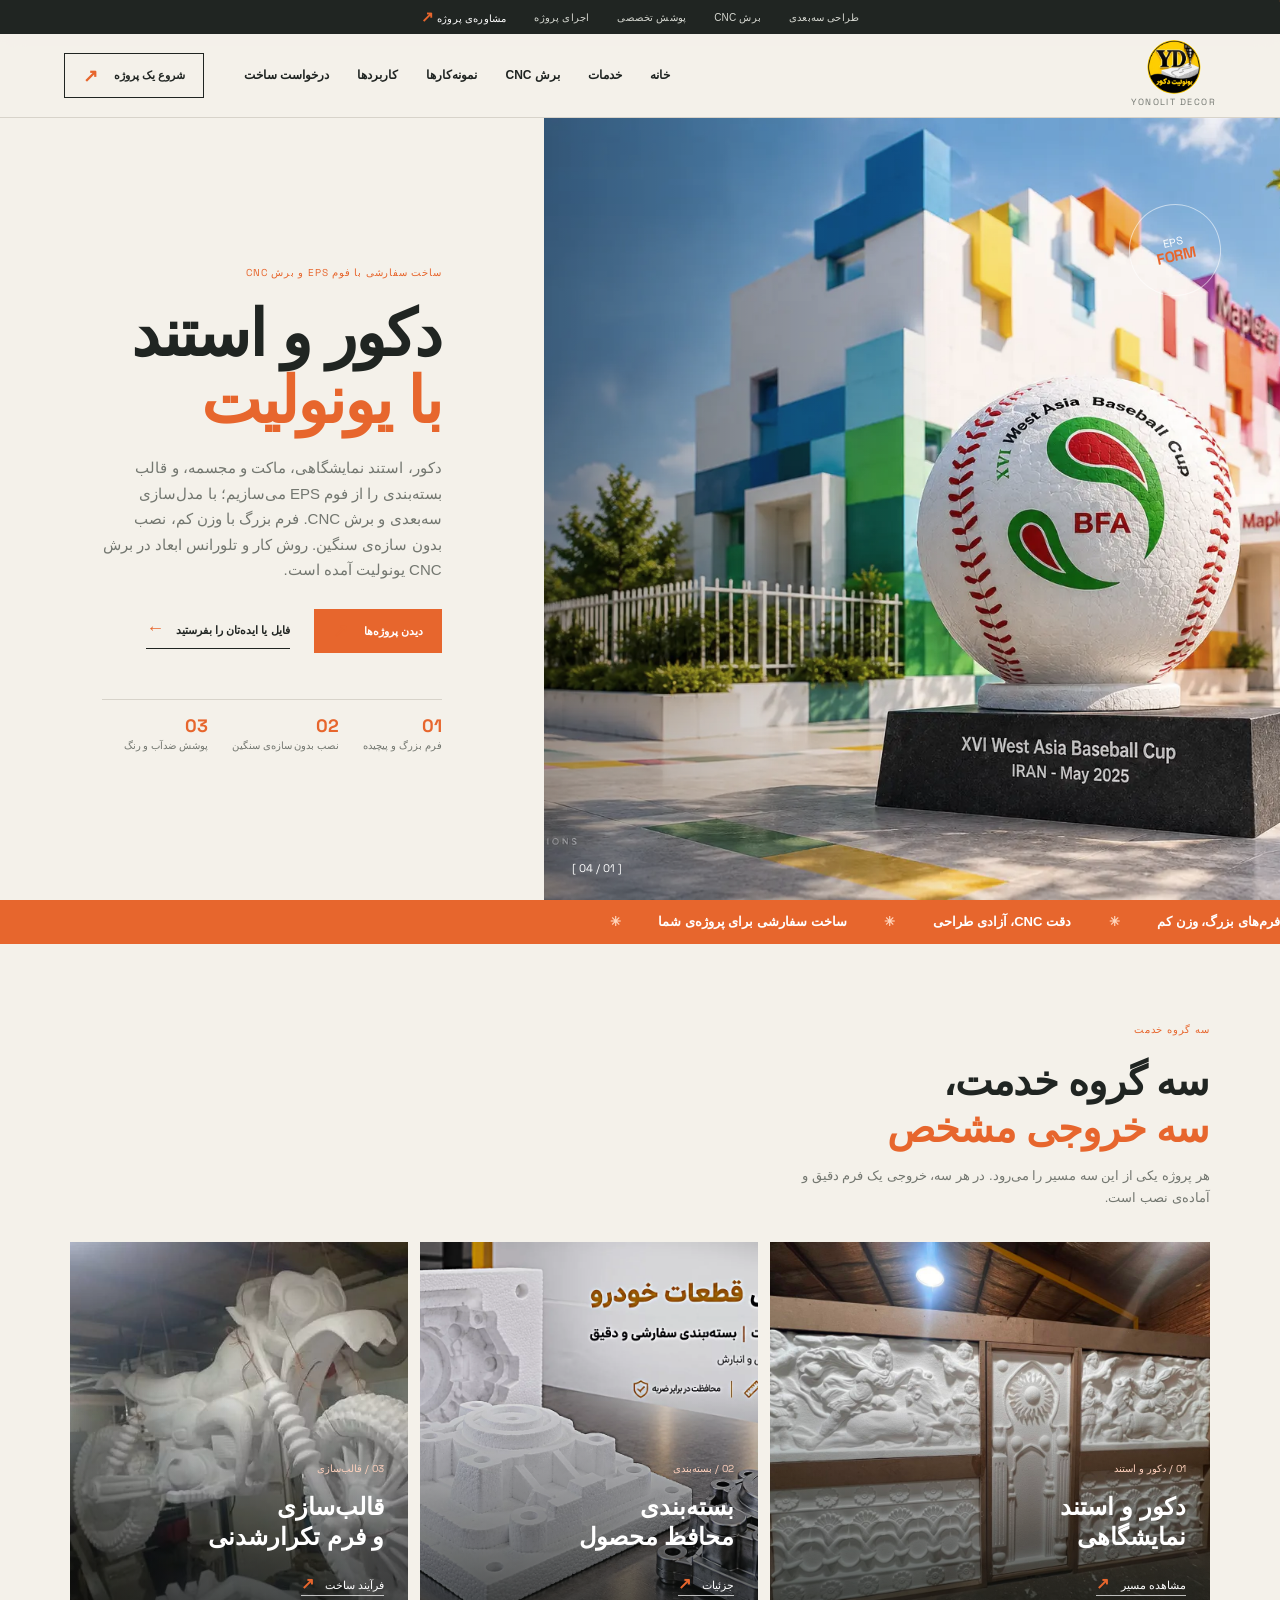
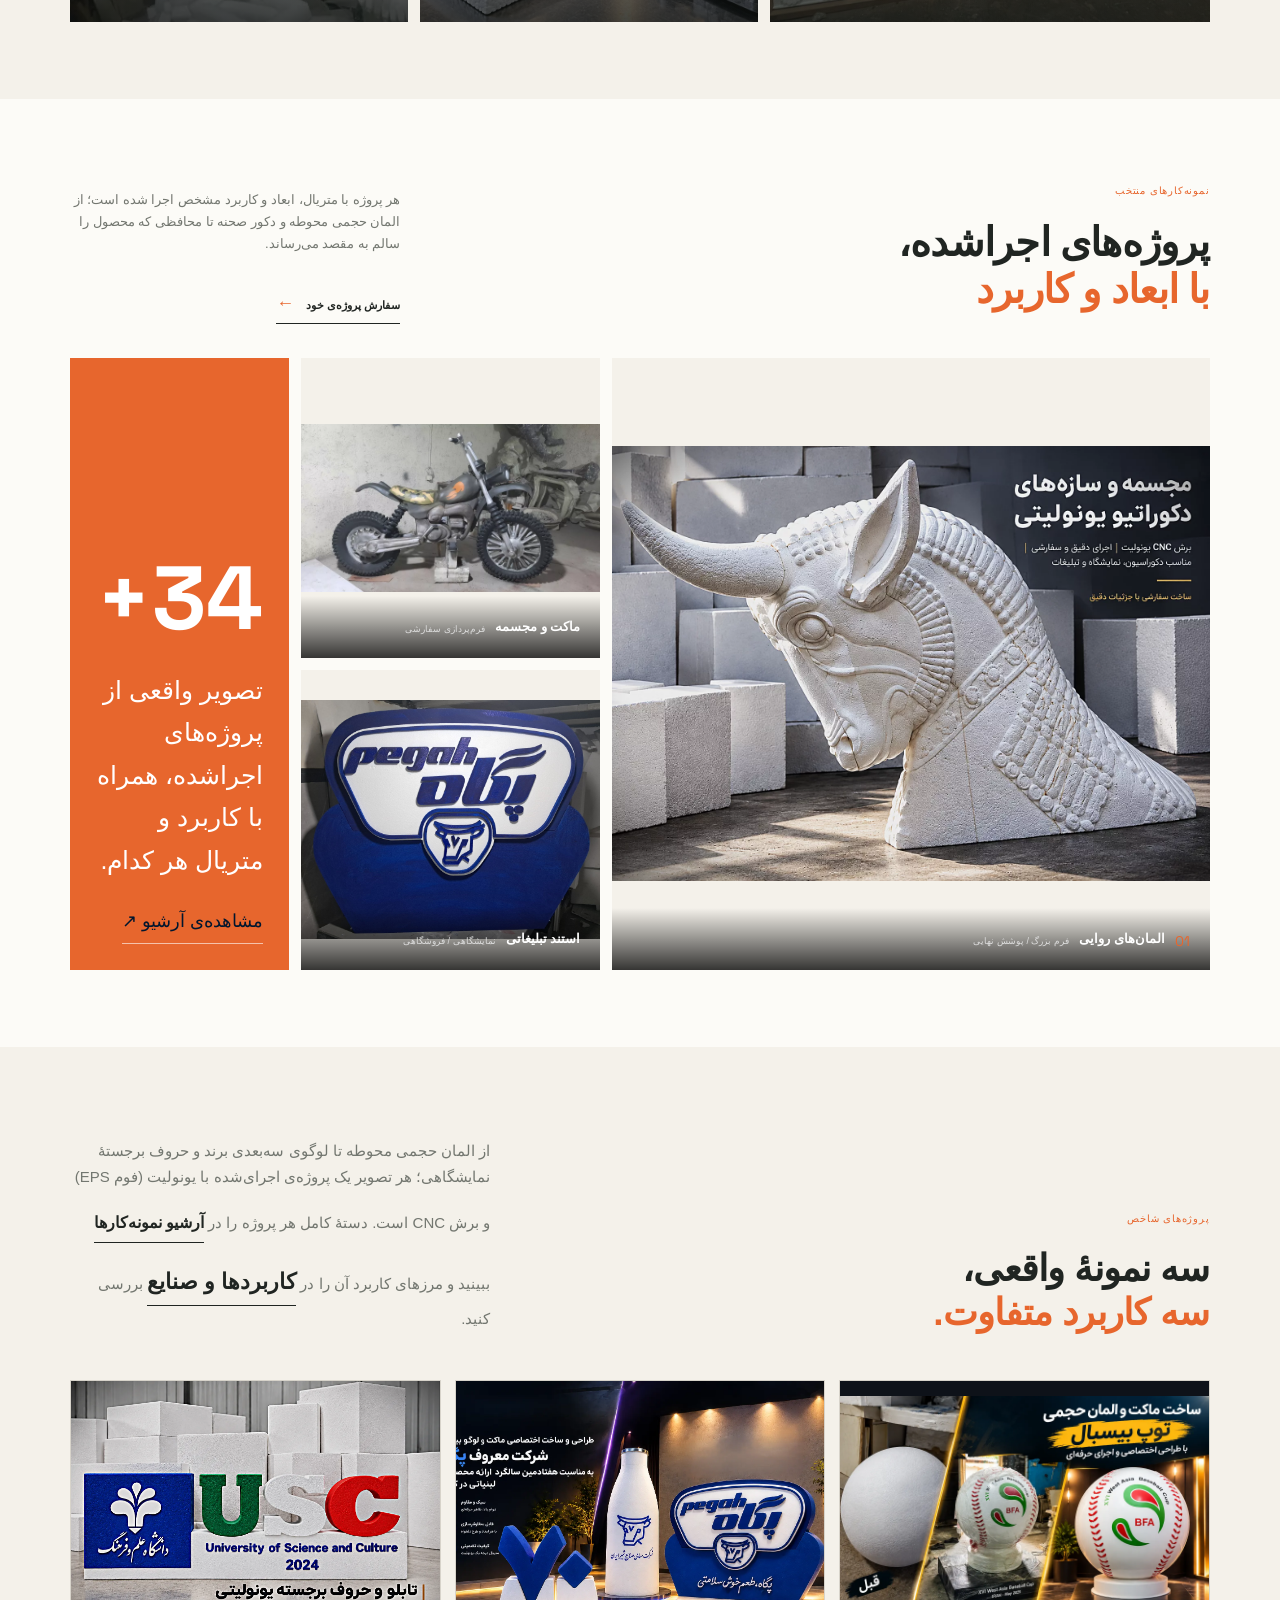
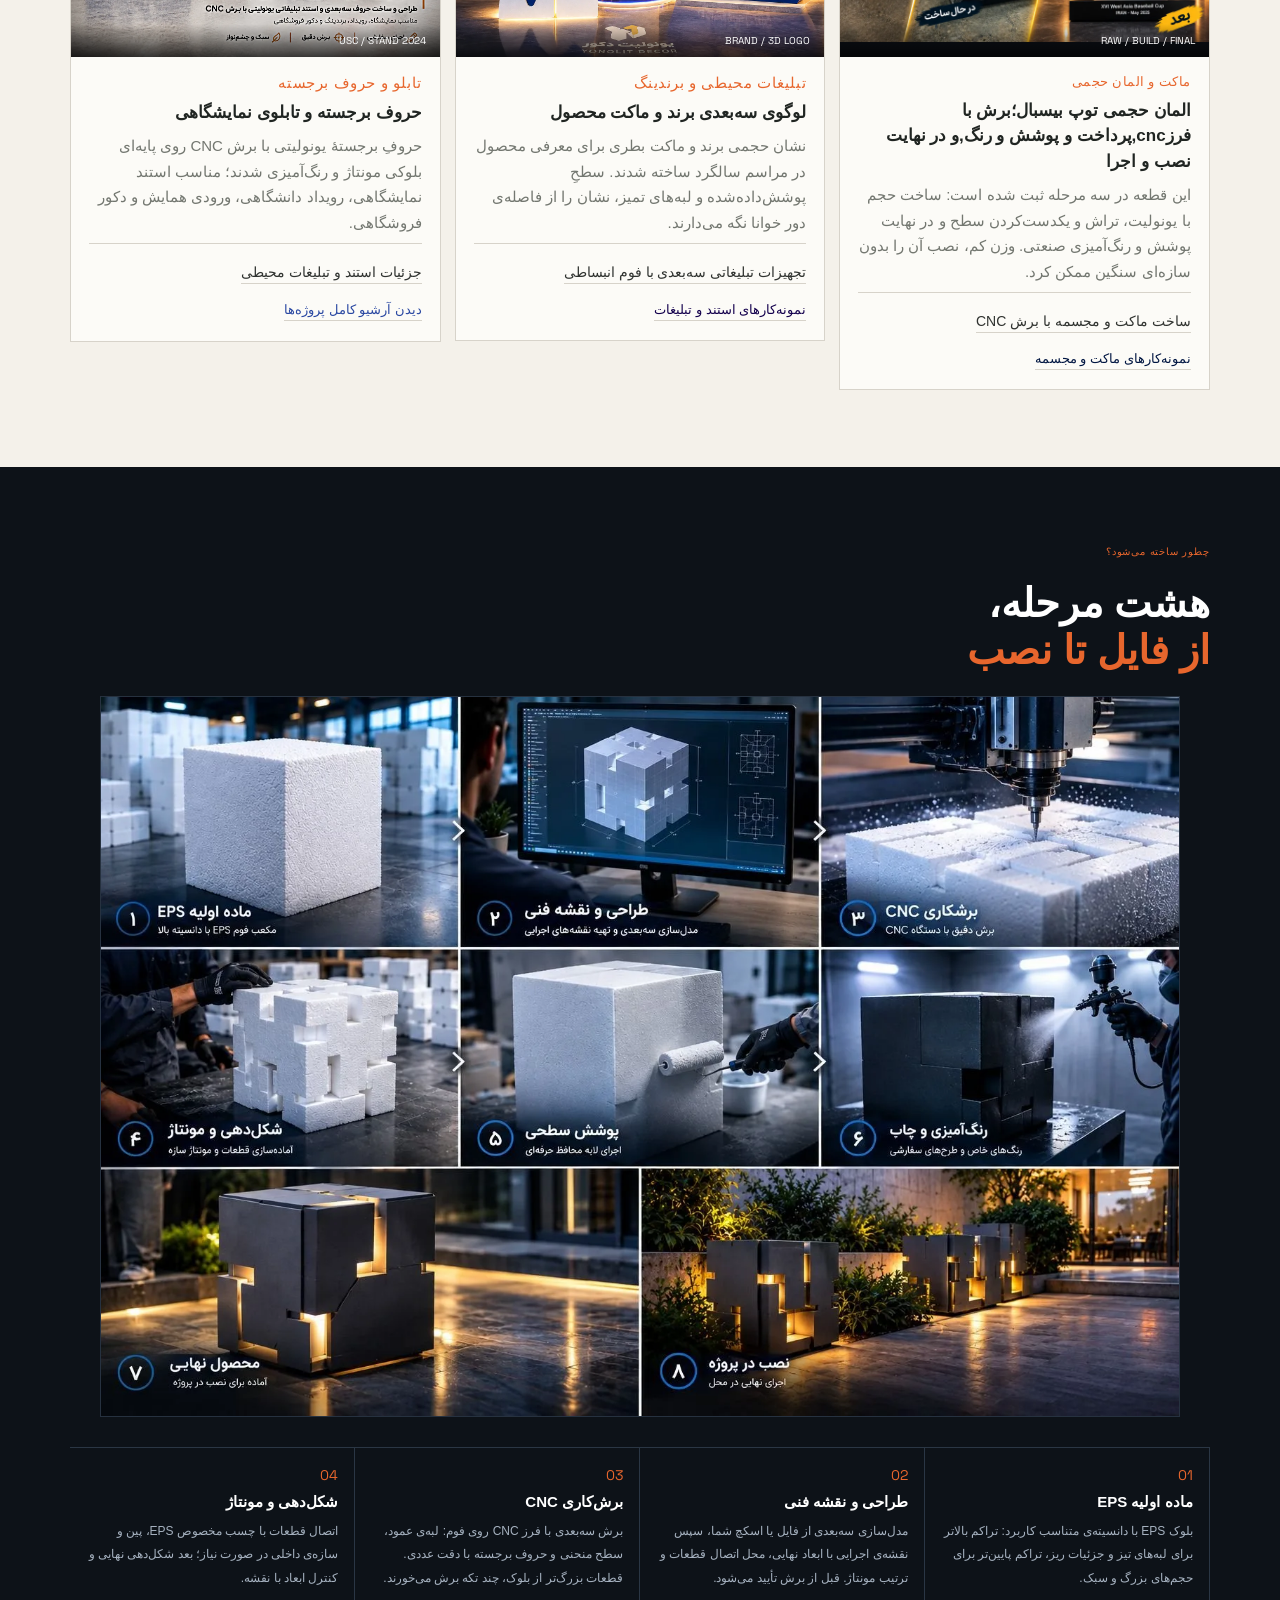
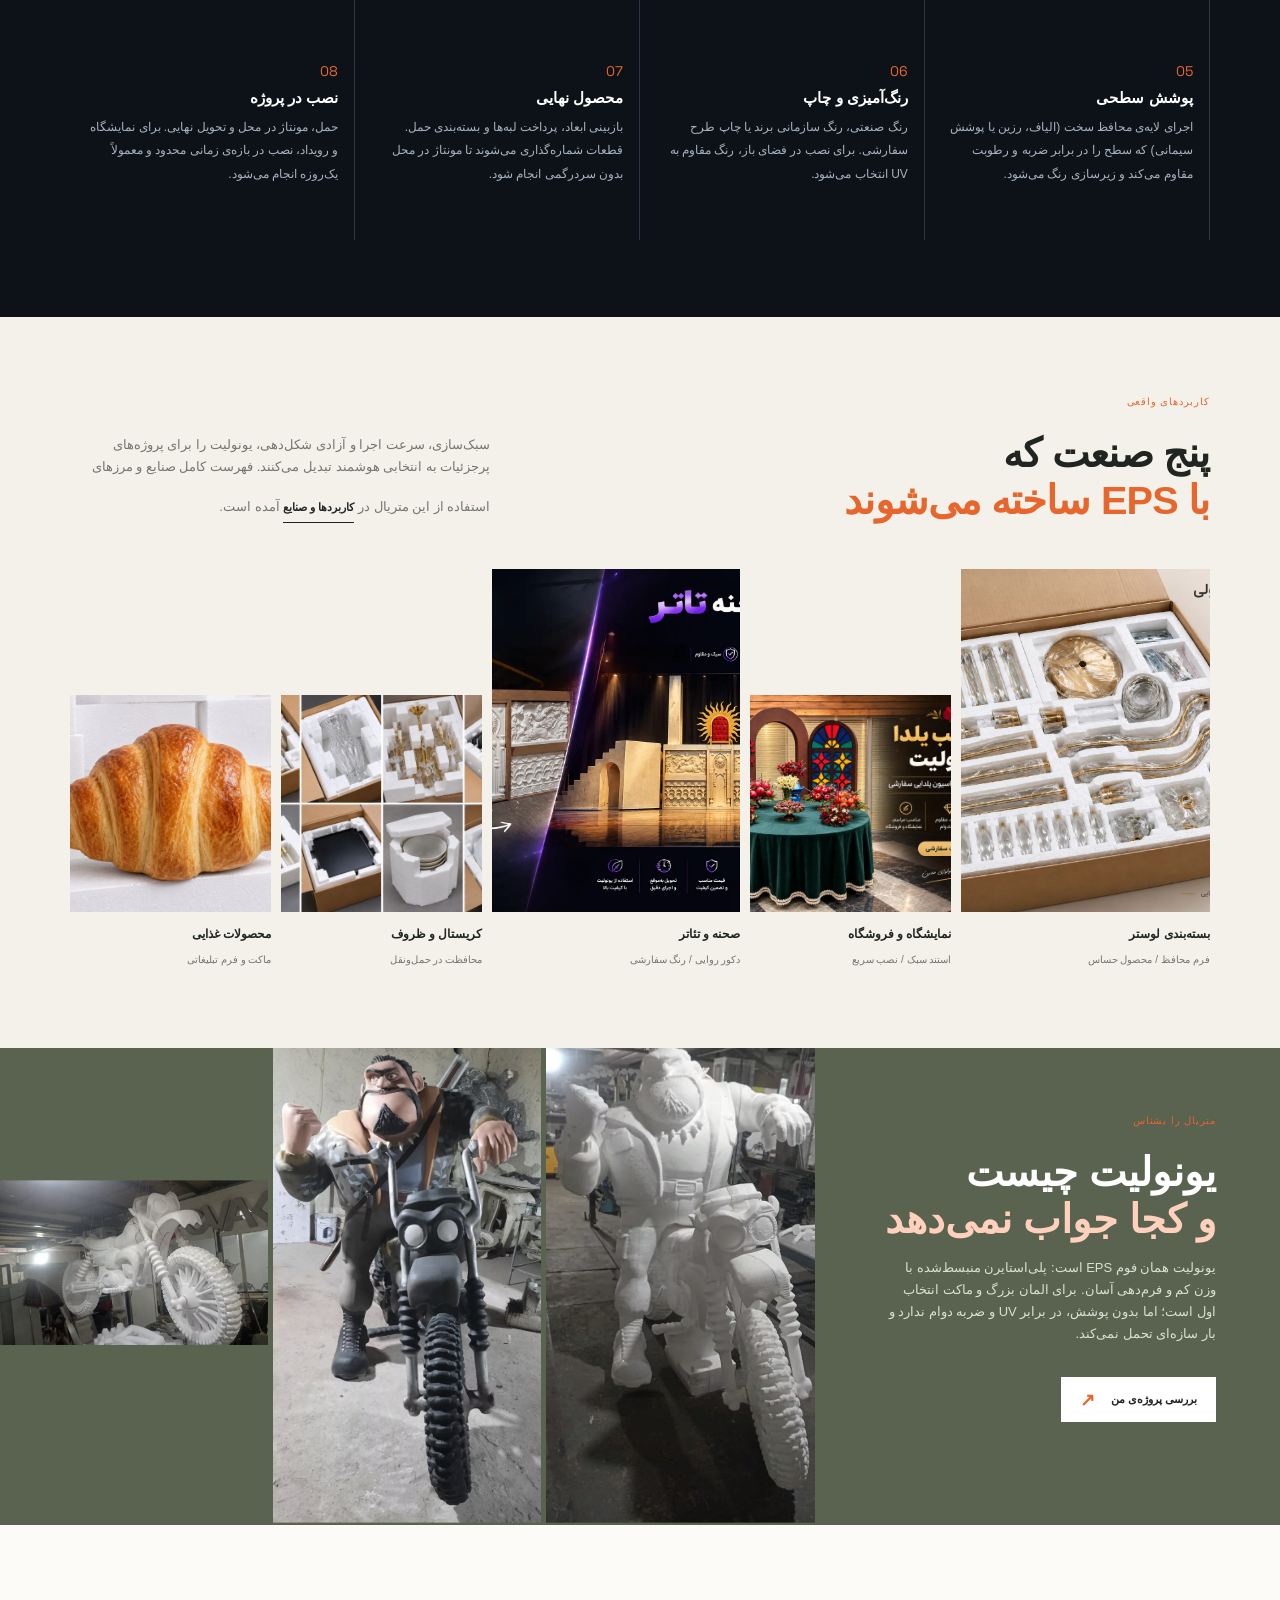
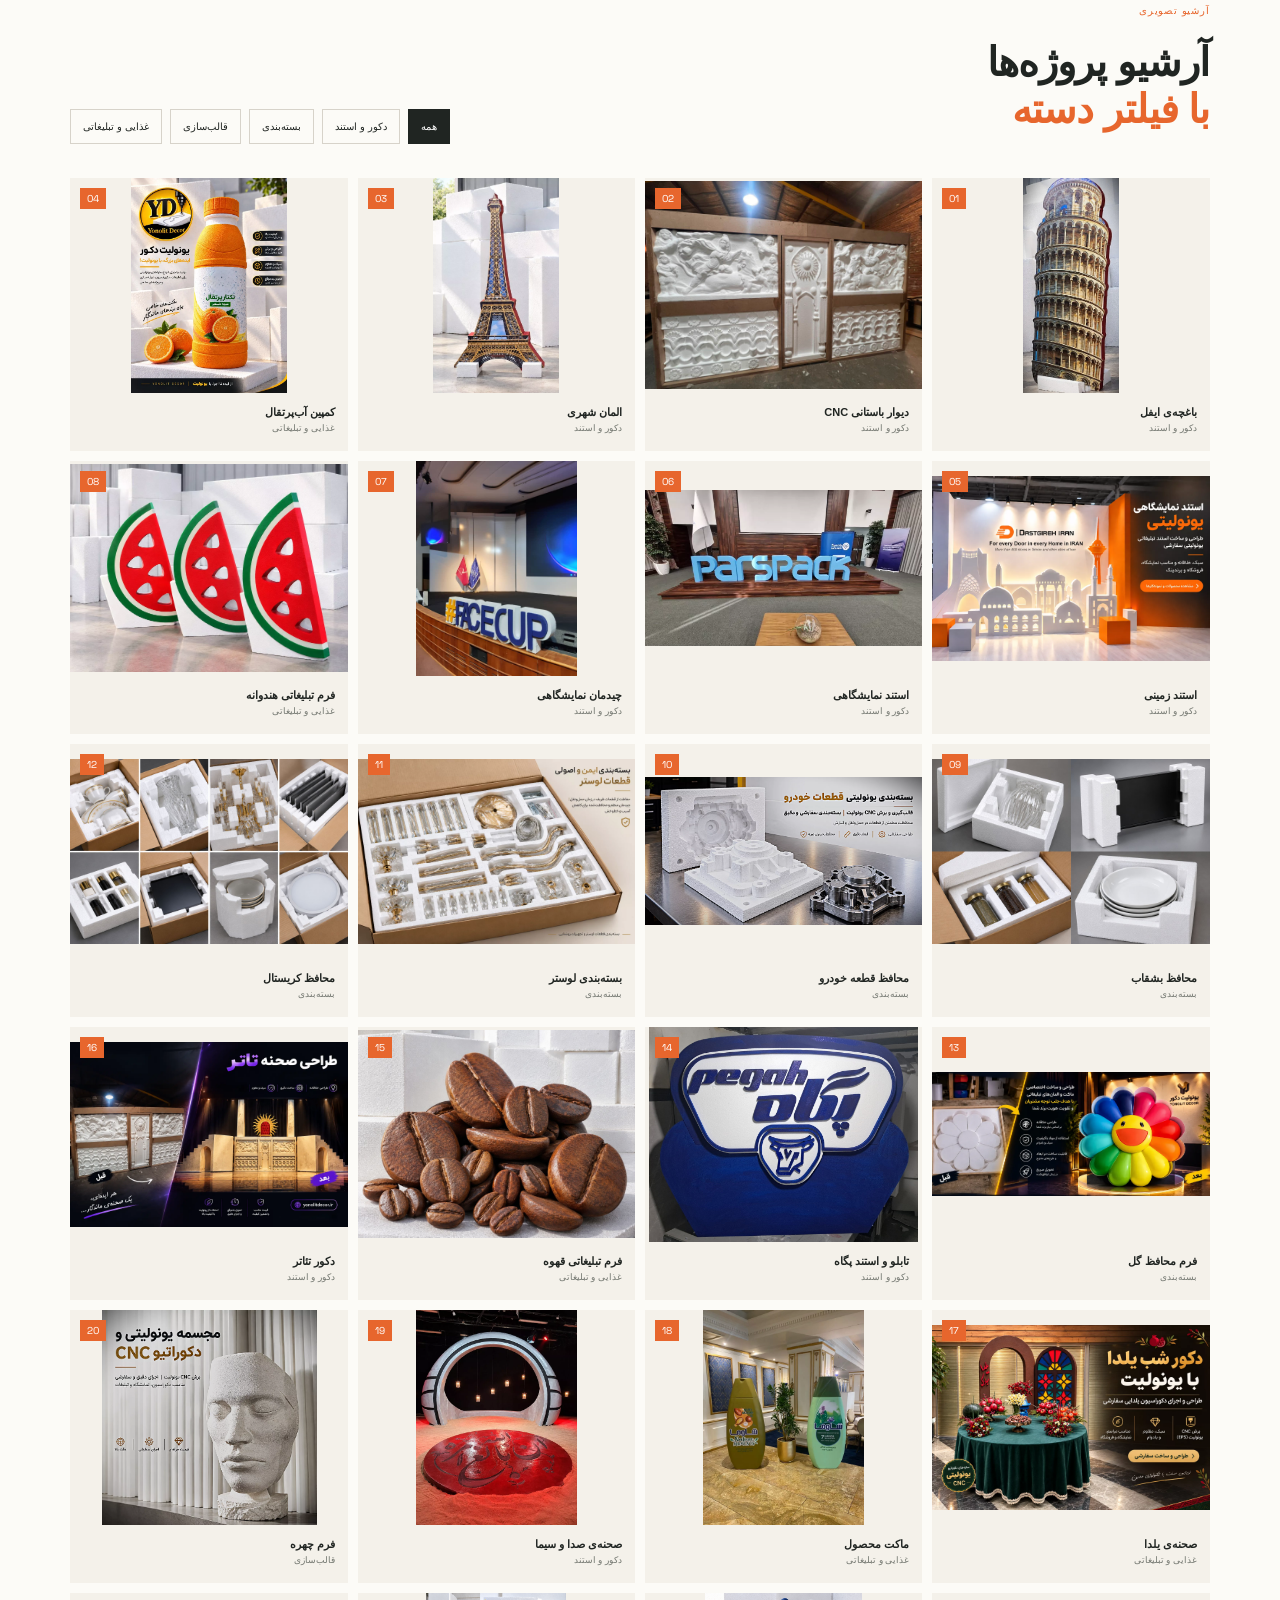
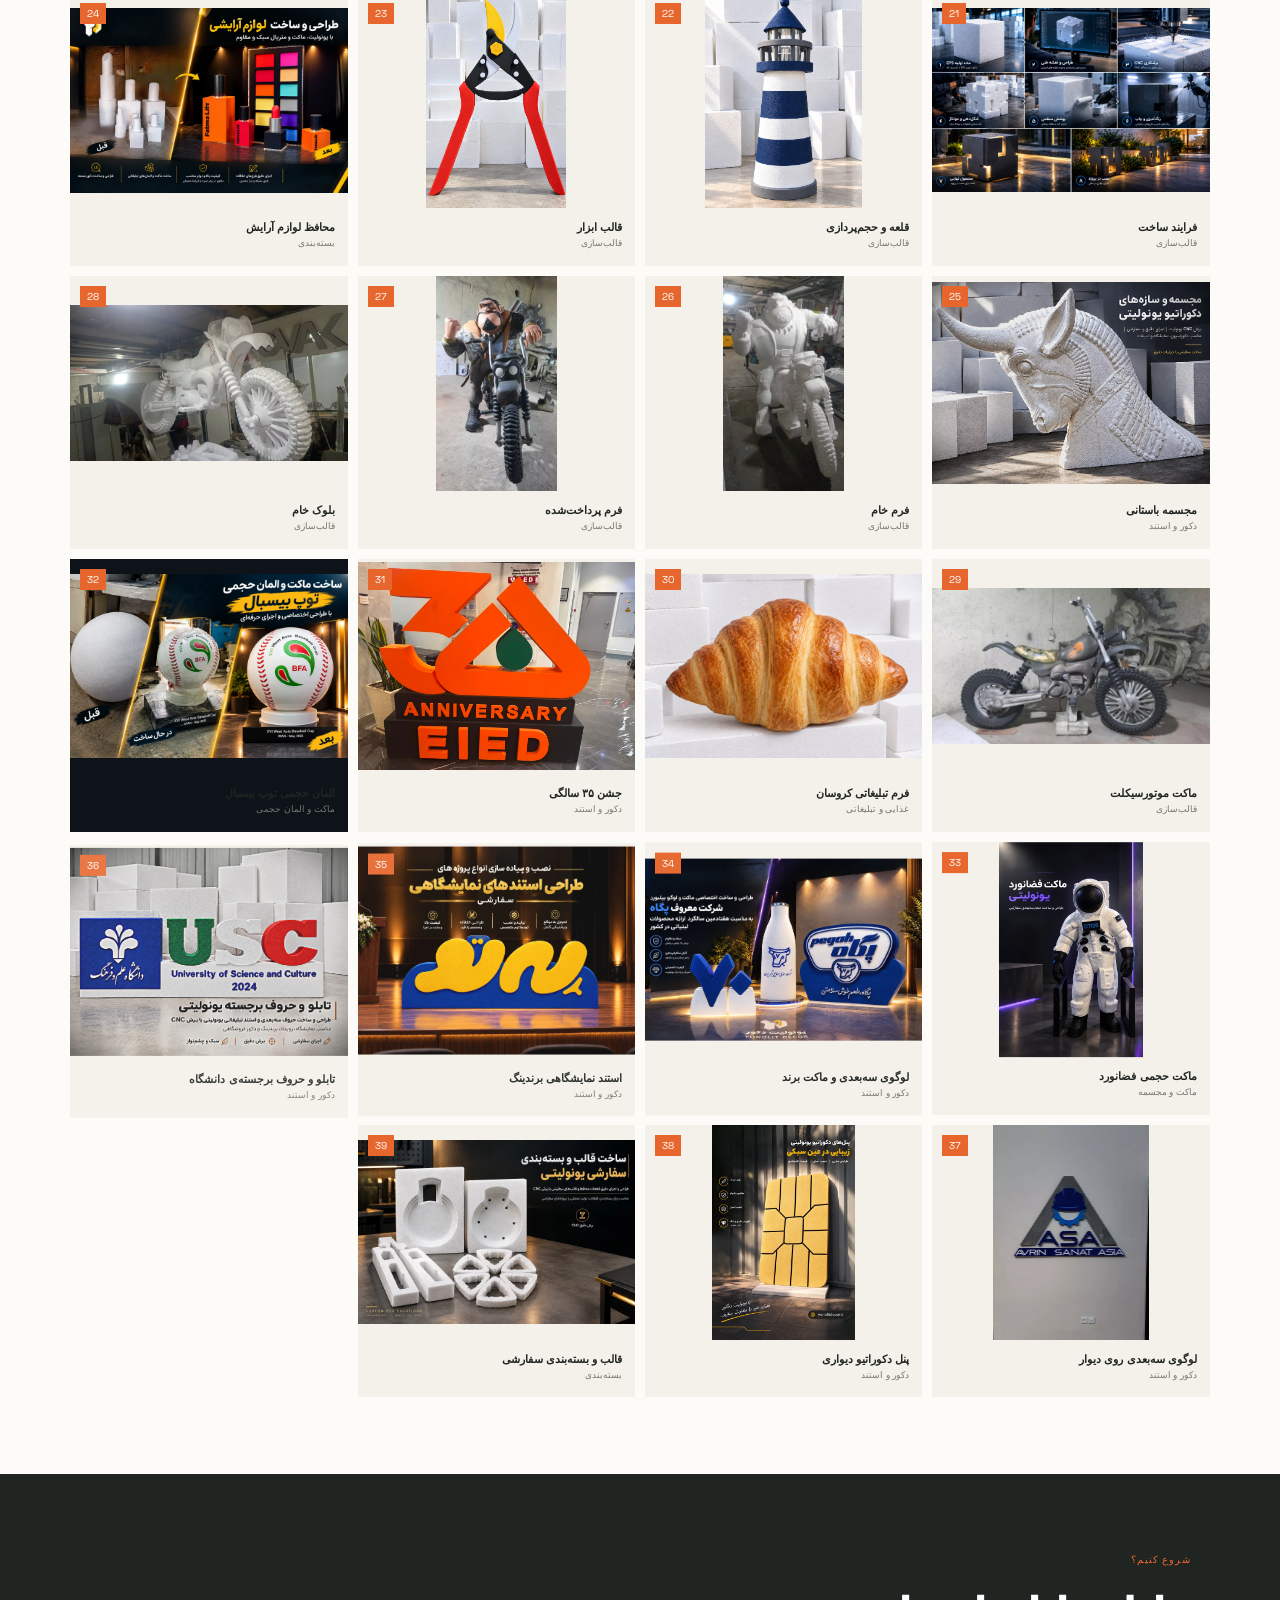
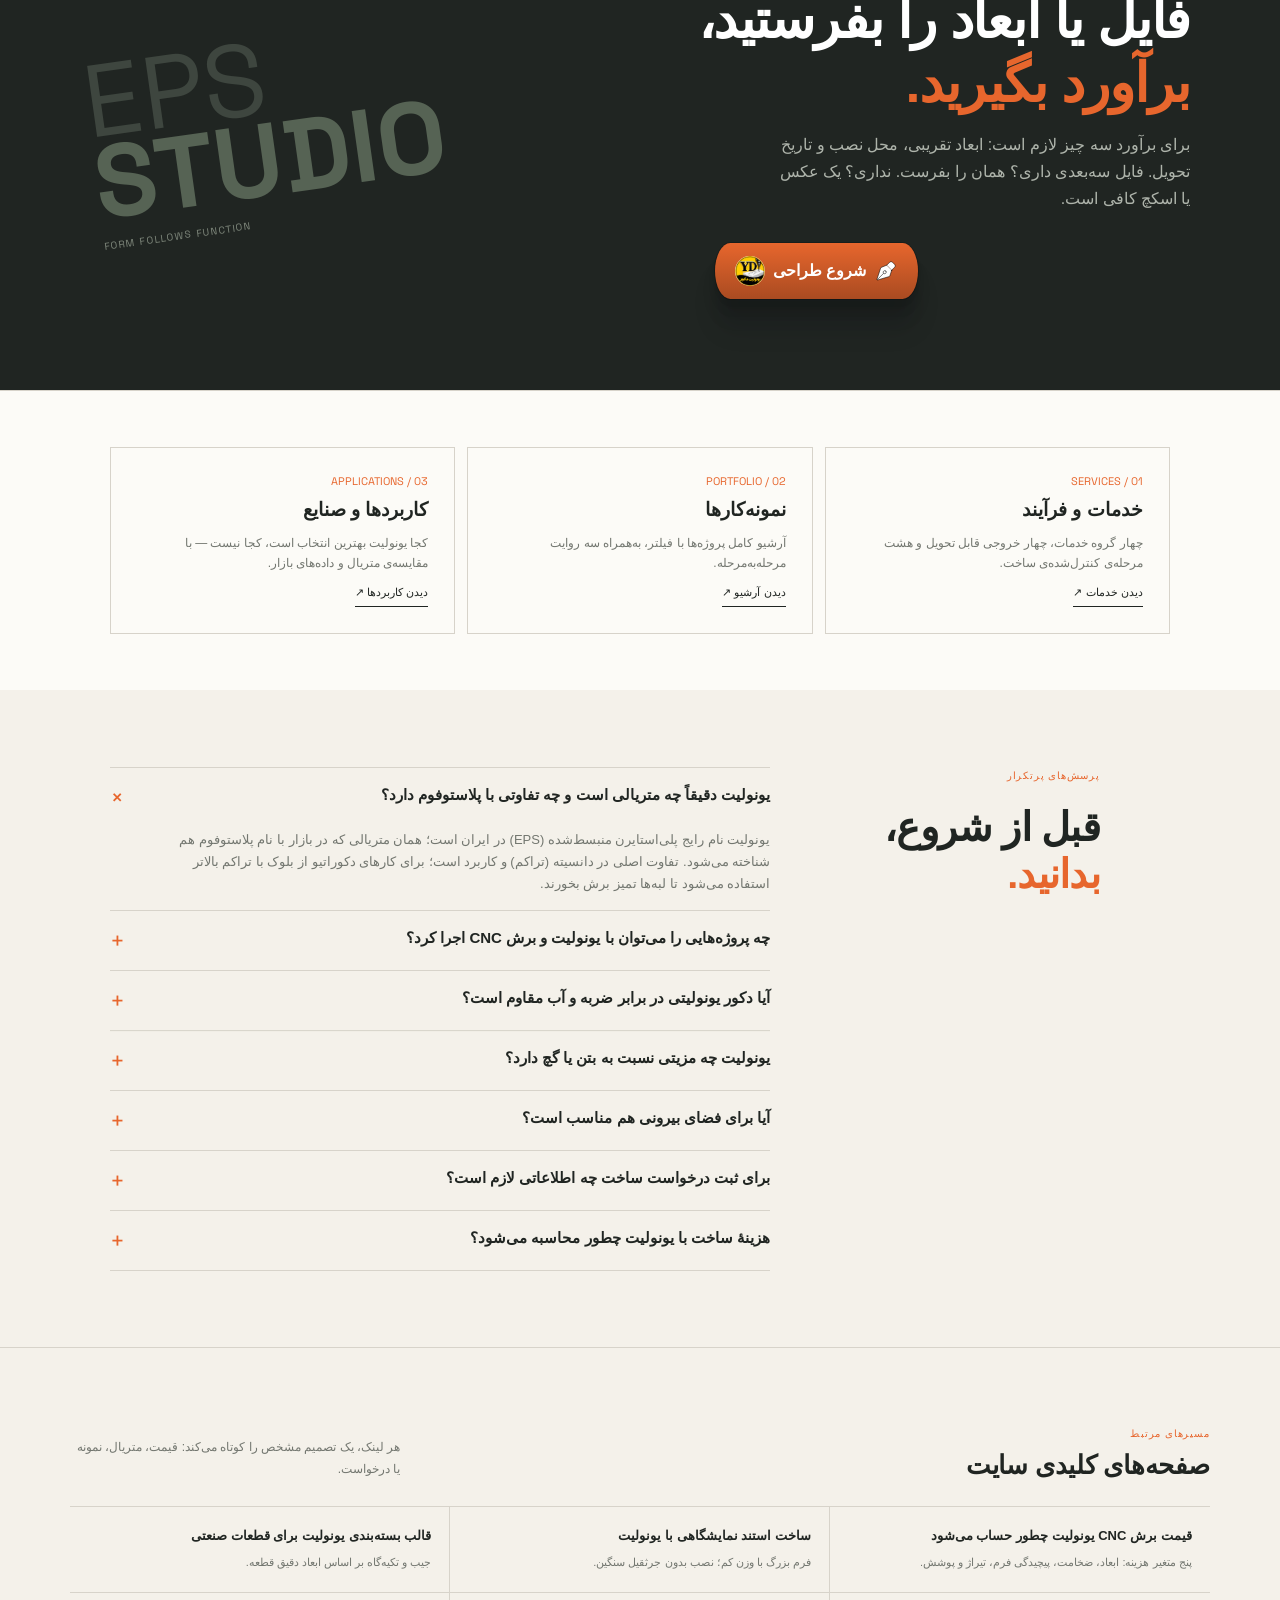
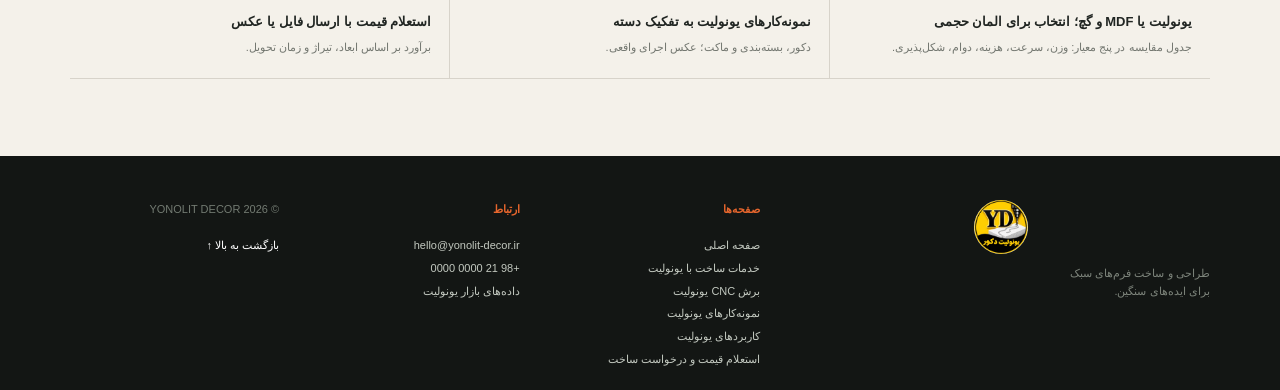
==== commit 8faeb1b0: "هشت مرحله: توضیح مفصل برای هر گام + خوانایی - متن هر گام از یک خط به ۲–۳ جمله رسید و با برچسب‌های تص" ====
--- a/index.html
+++ b/index.html
@@ -29,7 +29,7 @@
     <meta name="twitter:image:alt" content="المان حجمی توپ بیسبال ساخته‌شده با یونولیت، نمونه‌کار یونولیت دکور" />
     <link rel="icon" href="assets/site_logo.webp" type="image/webp" />
 <link rel="preload" as="image" href="assets/hero-of-site.webp" fetchpriority="high">
-  <link rel="stylesheet" href="styles.css?v=20">
+  <link rel="stylesheet" href="styles.css?v=17">
     <script type="application/ld+json">
 {
   "@context": "https://schema.org",
@@ -53,26 +53,6 @@
         "name": "ایران"
       },
       "knowsLanguage": "fa-IR",
-      "telephone": "+989122530650",
-      "founder": {
-        "@type": "Person",
-        "name": "مجتبی دارستانی",
-        "jobTitle": "مدیر ساخت"
-      },
-      "sameAs": [
-        "https://t.me/yonolitdecor",
-        "https://eitaa.com/yonolitdecorr",
-        "https://ble.ir/yonolitdecor"
-      ],
-      "contactPoint": [
-        {
-          "@type": "ContactPoint",
-          "telephone": "+989122530650",
-          "contactType": "sales",
-          "areaServed": "IR",
-          "availableLanguage": ["fa"]
-        }
-      ],
       "knowsAbout": [
         "یونولیت",
         "فوم EPS",
@@ -322,7 +302,7 @@
       <div class="hero-media"><img src="assets/hero-of-site.webp" alt="نمونه دکوراسیون بیرونی و مجسمه‌ی یونولیتی در فضای باز" fetchpriority="high"><span class="hero-stamp">EPS<br><b>FORM</b></span><span class="hero-index">[ 01 / 04 ]</span></div>
     </section>
     <section class="marquee" aria-label="خدمات کلیدی"><div>فرم‌های بزرگ، وزن کم <i>✳</i> دقت CNC، آزادی طراحی <i>✳</i> ساخت سفارشی برای پروژه‌ی شما <i>✳</i> </div></section>
-    <section class="section services" id="services"><div class="section-heading reveal"><p class="kicker">سه گروه خدمت</p><h2>سه گروه خدمت،<br><span>سه خروجی مشخص</span></h2><p>هر پروژه یکی از این سه مسیر را می‌رود. در هر سه، خروجی یک فرم دقیق و آماده‌ی نصب است.</p></div><div class="service-grid"><article class="service-card service-main reveal"><img src="assets/img-001.jpg" alt="المان دکوراتیو ساخته‌شده با CNC" loading="lazy"><div class="service-overlay"><span></span><h3>دکور و استند<br>نمایشگاهی</h3><a href="#work" aria-label="مشاهده پروژه‌های دکور و استند">مشاهده مسیر <b>↗</b></a></div></article><article class="service-card reveal"><img src="assets/img-008.webp" alt="بسته‌بندی محافظ سفارشی برای قطعه" loading="lazy"><div class="service-label"><span></span><h3>بسته‌بندی<br>محافظ محصول</h3><a href="#applications">جزئیات <b>↗</b></a></div></article><article class="service-card service-dark reveal"><img src="assets/img-026.webp" alt="فرم خام برای قالب‌سازی" loading="lazy"><div class="service-label"><span></span><h3>قالب‌سازی<br>و فرم تکرارشدنی</h3><a href="#process">فرآیند ساخت <b>↗</b></a></div></article></div></section>
+    <section class="section services" id="services"><div class="section-heading reveal"><p class="kicker">سه گروه خدمت</p><h2>سه گروه خدمت،<br><span>سه خروجی مشخص</span></h2><p>هر پروژه یکی از این سه مسیر را می‌رود. در هر سه، خروجی یک فرم دقیق و آماده‌ی نصب است.</p></div><div class="service-grid"><article class="service-card service-main reveal"><img src="assets/img-001.jpg" alt="المان دکوراتیو ساخته‌شده با CNC" loading="lazy"><div class="service-overlay"><span>01 / دکور و استند</span><h3>دکور و استند<br>نمایشگاهی</h3><a href="#work" aria-label="مشاهده پروژه‌های دکور و استند">مشاهده مسیر <b>↗</b></a></div></article><article class="service-card reveal"><img src="assets/img-008.webp" alt="بسته‌بندی محافظ سفارشی برای قطعه" loading="lazy"><div class="service-label"><span>02 / بسته‌بندی</span><h3>بسته‌بندی<br>محافظ محصول</h3><a href="#applications">جزئیات <b>↗</b></a></div></article><article class="service-card service-dark reveal"><img src="assets/img-026.webp" alt="فرم خام برای قالب‌سازی" loading="lazy"><div class="service-label"><span>03 / قالب‌سازی</span><h3>قالب‌سازی<br>و فرم تکرارشدنی</h3><a href="#process">فرآیند ساخت <b>↗</b></a></div></article></div></section>
     <section class="section work-section" id="work"><div class="section-heading split reveal"><div><p class="kicker">نمونه‌کارهای منتخب</p><h2>پروژه‌های اجراشده،<br><span>با ابعاد و کاربرد</span></h2></div><div class="section-side"><p>هر پروژه با متریال، ابعاد و کاربرد مشخص اجرا شده است؛ از المان حجمی محوطه و دکور صحنه تا محافظی که محصول را سالم به مقصد می‌رساند.</p><a class="text-link" href="#contact">سفارش پروژه‌ی خود <span>←</span></a></div></div><div class="feature-collage reveal"><figure class="feature-large"><img src="assets/img-023.webp" alt="مجسمه و المان تزئینی ساخته‌شده با یونولیت" loading="lazy"><figcaption><span>01</span><b>المان‌های روایی</b><small>فرم بزرگ / پوشش نهایی</small></figcaption></figure><div class="feature-stack"><figure><img src="assets/img-027.webp" alt="ماکت موتورسیکلت برای ساخت فرم" loading="lazy"><figcaption><b>ماکت و مجسمه</b><small>فرم‌پردازی سفارشی</small></figcaption></figure><figure><img src="assets/img-012.jpg" alt="تابلو و استند تبلیغاتی" loading="lazy"><figcaption><b>استند تبلیغاتی</b><small>نمایشگاهی / فروشگاهی</small></figcaption></figure></div><div class="feature-note"><span class="big-number">+34</span><p>تصویر واقعی از پروژه‌های اجراشده، همراه با کاربرد و متریال هر کدام.</p><a href="#gallery">مشاهده‌ی آرشیو ↗</a></div></div></section>
     <!-- پروژه‌های شاخص: سه نمونهٔ واقعی از کاربردهای متفاوت، با متن بهینه برای جست‌وجو -->
     <section class="section cases-section" id="featured-cases" aria-labelledby="cases-title">
@@ -371,7 +351,7 @@
           </figure>
           <div class="case-body">
             <span class="case-tag">تابلو و حروف برجسته</span>
-            <h3>طراحی و ساخت تابلو برای دانشگاه علم و فرهنگ</h3>
+            <h3>حروف برجسته و تابلوی نمایشگاهی</h3>
             <p>حروفِ برجستهٔ یونولیتی با برش CNC روی پایه‌ای بلوکی مونتاژ و رنگ‌آمیزی شدند؛ مناسب استند نمایشگاهی، رویداد دانشگاهی، ورودی همایش و دکور فروشگاهی.</p>
             <ul class="case-links">
               <li><a href="services.html#decor">جزئیات استند و تبلیغات محیطی</a></li>
@@ -386,7 +366,7 @@
     <section class="section applications" id="applications"><div class="section-heading split reveal"><div><p class="kicker">کاربردهای واقعی</p><h2>پنج صنعت که<br><span>با EPS ساخته می‌شوند</span></h2></div><p class="section-side">سبک‌سازی، سرعت اجرا و آزادی شکل‌دهی، یونولیت را برای پروژه‌های پرجزئیات به انتخابی هوشمند تبدیل می‌کنند. فهرست کامل صنایع و مرزهای استفاده از این متریال در <a class="text-link" href="applications.html#industries">کاربردها و صنایع</a> آمده است.</p></div><div class="application-rail"><figure class="app-card tall reveal"><img src="assets/img-009.webp" alt="بسته‌بندی محافظ لوستر" loading="lazy"><figcaption><b>بسته‌بندی لوستر</b><span>فرم محافظ / محصول حساس</span></figcaption></figure><figure class="app-card reveal"><img src="assets/img-015.webp" alt="استند نمایشگاهی" loading="lazy"><figcaption><b>نمایشگاه و فروشگاه</b><span>استند سبک / نصب سریع</span></figcaption></figure><figure class="app-card tall reveal"><img src="assets/img-014.webp" alt="دکور رنگی صحنه تئاتر" loading="lazy"><figcaption><b>صحنه و تئاتر</b><span>دکور روایی / رنگ سفارشی</span></figcaption></figure><figure class="app-card reveal"><img src="assets/img-010.jpg" alt="بسته‌بندی محافظ کریستال" loading="lazy"><figcaption><b>کریستال و ظروف</b><span>محافظت در حمل‌ونقل</span></figcaption></figure><figure class="app-card reveal"><img src="assets/img-028.jpg" alt="فرم نمایشگاهی برای محصولات غذایی" loading="lazy"><figcaption><b>محصولات غذایی</b><span>ماکت و فرم تبلیغاتی</span></figcaption></figure></div></section>
     <section class="proof-band"><div class="proof-copy reveal"><p class="kicker">متریال را بشناس</p><h2>یونولیت چیست<br><span>و کجا جواب نمی‌دهد</span></h2><p>یونولیت همان فوم EPS است: پلی‌استایرن منبسط‌شده با وزن کم و فرم‌دهی آسان. برای المان بزرگ و ماکت انتخاب اول است؛ اما بدون پوشش، در برابر UV و ضربه دوام ندارد و بار سازه‌ای تحمل نمی‌کند.</p><a class="button button-light" href="#contact">بررسی پروژه‌ی من <span>↗</span></a></div><div class="proof-images reveal"><figure><img src="assets/img-024.webp" alt="فرم خام قبل از پرداخت" loading="lazy"><span></span></figure><figure><img src="assets/img-025.webp" alt="فرم پرداخت‌شده و آماده پوشش" loading="lazy"><span></span></figure><figure><img src="assets/img-026.webp" alt="جزئیات برش فرم خام" loading="lazy"><span></span></figure></div></section>
     <section class="section gallery-section" id="gallery"><div class="section-heading split reveal"><div><p class="kicker">آرشیو تصویری</p><h2>آرشیو پروژه‌ها<br><span>با فیلتر دسته</span></h2></div><div class="filters" role="group" aria-label="فیلتر پروژه‌ها"><button class="filter active" data-filter="all">همه</button><button class="filter" data-filter="decor">دکور و استند</button><button class="filter" data-filter="pack">بسته‌بندی</button><button class="filter" data-filter="mold">قالب‌سازی</button><button class="filter" data-filter="food">غذایی و تبلیغاتی</button></div></div><div class="gallery-grid" id="gallery-grid"></div></section>
-    <section class="contact-section" id="contact"><div class="contact-inner reveal"><p class="kicker">شروع کنیم؟</p><h2>فایل یا ابعاد را بفرستید،<br><span>برآورد بگیرید.</span></h2><p>برای برآورد قیمت ها و هزینه انجام پروژه سه چیز لازم است: ابعاد تقریبی، محلی که پروژه پیاده سازی و اجرا میشود بهمراه تاریخ درخواستی بمنظور نصب و در آخر تاریخ مورد انتظار برای تحویل و اتمام پروژه . فایل سه‌بعدی داری؟ همان را بفرست. نداری؟ یک عکس یا اسکچ کافی است.</p>
+    <section class="contact-section" id="contact"><div class="contact-inner reveal"><p class="kicker">شروع کنیم؟</p><h2>فایل یا ابعاد را بفرستید،<br><span>برآورد بگیرید.</span></h2><p>برای برآورد سه چیز لازم است: ابعاد تقریبی، محل نصب و تاریخ تحویل. فایل سه‌بعدی داری؟ همان را بفرست. نداری؟ یک عکس یا اسکچ کافی است.</p>
 <div class="btn-wrapper">
   <div class="line horizontal top"></div>
   <div class="line vertical right"></div>
@@ -403,7 +383,7 @@
       <path d="M17.7917 11.0557L20.6202 8.22724C21.4012 7.44619 21.4012 6.17986 20.6202 5.39881L18.4989 3.27749C17.7178 2.49645 16.4515 2.49645 15.6704 3.27749L12.842 6.10592"></path>
       <path d="M11.7814 12.1163C11.1956 11.5305 10.2458 11.5305 9.66004 12.1163C9.07426 12.7021 9.07426 13.6519 9.66004 14.2376C10.2458 14.8234 11.1956 14.8234 11.7814 14.2376C12.3671 13.6519 12.3671 12.7021 11.7814 12.1163Z"></path>
     </svg>
-    <span class="btn-text">استعلام قیمت ها</span>
+    <span class="btn-text">شروع طراحی</span>
     <img class="btn-logo" src="assets/site_logo.webp" alt="یونولیت دکور" width="30" height="30" loading="lazy">
   </a>
 </div>
@@ -416,6 +396,7 @@
       </div>
     </section>
     <section class="section faq-section" id="faq"><div class="section-heading reveal"><p class="kicker">پرسش‌های پرتکرار</p><h2>قبل از شروع،<br><span>بدانید.</span></h2></div><div class="faq-list"><details class="reveal" open><summary>یونولیت دقیقاً چه متریالی است و چه تفاوتی با پلاستوفوم دارد؟<span>+</span></summary><p>یونولیت نام رایج پلی‌استایرن منبسط‌شده (EPS) در ایران است؛ همان متریالی که در بازار با نام پلاستوفوم هم شناخته می‌شود. تفاوت اصلی در دانسیته (تراکم) و کاربرد است؛ برای کارهای دکوراتیو از بلوک با تراکم بالاتر استفاده می‌شود تا لبه‌ها تمیز برش بخورند.</p></details><details class="reveal"><summary>چه پروژه‌هایی را می‌توان با یونولیت و برش CNC اجرا کرد؟<span>+</span></summary><p>چهار دستهٔ اصلی: استند و تبلیغات محیطی، دکور صحنه و مراسم، ماکت و مجسمهٔ حجمی، و قالب و بسته‌بندی سفارشی. از المان کوچک رومیزی تا سازهٔ بزرگ محوطه، بسته به ابعاد و محل نصب بررسی می‌شود.</p></details><details class="reveal"><summary>آیا دکور یونولیتی در برابر ضربه و آب مقاوم است؟<span>+</span></summary><p>یونولیت خام مقاوم نیست؛ اما با پوشش سطحی (الیاف، رزین یا رنگ صنعتی) در برابر رطوبت و ضربه مقاوم می‌شود. نوع پوشش بر اساس محل نصب انتخاب می‌شود: داخلی، بیرونی یا حمل‌ونقل.</p></details><details class="reveal"><summary>یونولیت چه مزیتی نسبت به بتن یا گچ دارد؟<span>+</span></summary><p>وزن کمتر (نصب بدون جرثقیل)، سرعت ساخت بالاتر، آزادی فرم‌دهی بیشتر و هزینه‌ی نصب پایین‌تر. در عوض، بدون پوشش دوام کمتری دارد و برای بار سازه‌ای استفاده نمی‌شود.</p></details><details class="reveal"><summary>آیا برای فضای بیرونی هم مناسب است؟<span>+</span></summary><p>بله، با پوشش ضدآب و رنگ ضد UV. برای المان شهری و محوطه، ضخامت پوشش و نحوه‌ی اتصال به پایه مهم‌تر از خود متریال است.</p></details><details class="reveal"><summary>برای ثبت درخواست ساخت چه اطلاعاتی لازم است؟<span>+</span></summary><p>کاربرد قطعه، محل نصب (فضای داخلی، بیرونی یا حمل‌ونقل)، ابعاد تقریبی و تاریخ تحویل. تصویر مرجع یا فایل سه‌بعدی برآورد را دقیق‌تر می‌کند، اما الزامی نیست.</p></details><details class="reveal"><summary>هزینهٔ ساخت با یونولیت چطور محاسبه می‌شود؟<span>+</span></summary><p>پنج متغیر: دانسیته و حجم فرم، پیچیدگی برش و تعداد قطعات، نوع پوشش و رنگ، حمل و نصب در محل، و مهلت تحویل. عدد قطعی از روی تصویر قابل تعیین نیست.</p></details></div></section>
+  </main>
   
   <!-- بلوک لینک‌سازی داخلی: شش مقصد مرتبط با همین صفحه، با انکر متنی بلند -->
   <section class="section ilinks" aria-labelledby="ilinks-index">
@@ -433,13 +414,12 @@
       <a class="ilink" href="contact.html#request-form"><b>استعلام قیمت با ارسال فایل یا عکس</b><span>برآورد بر اساس ابعاد، تیراژ و زمان تحویل.</span></a>
     </nav>
   </section>
-  </main>
 
-<footer><div class="footer-brand"><img src="assets/site_logo.webp" alt="یونولیت دکور" class="site-logo"><p>طراحی و ساخت فرم‌های سبک<br>برای ایده‌های سنگین.</p></div><div><span class="footer-label">صفحه‌ها</span><a href="index.html">صفحه اصلی</a><a href="services.html">خدمات ساخت با یونولیت</a><a href="cnc.html">برش CNC یونولیت</a><a href="portfolio.html">نمونه‌کارهای یونولیت</a><a href="applications.html">کاربردهای یونولیت</a><a href="contact.html">استعلام قیمت و درخواست ساخت</a></div><div><span class="footer-label">ارتباط</span><a href="tel:+989122530650">۰۹۱۲۲۵۳۰۶۵۰<small>مجتبی دارستانی</small></a><a href="mailto:hello@yonolit-decor.ir">hello@yonolit-decor.ir</a><a href="applications.html#market">داده‌های بازار یونولیت</a></div><div class="footer-end"><span>© 2026 YONOLIT DECOR</span><a href="#top">بازگشت به بالا ↑</a></div><div class="social-rail" aria-label="یونولیت دکور در پیام‌رسان‌ها"><a class="social-item" href="https://t.me/yonolitdecor" target="_blank" rel="noopener" aria-label="تلگرام یونولیت دکور"><span>تلگرام</span><img src="assets/social/telegram.png" alt="تلگرام یونولیت دکور" width="40" height="40" decoding="async"></a><a class="social-item" href="https://eitaa.com/yonolitdecorr" target="_blank" rel="noopener" aria-label="ایتا یونولیت دکور"><span>ایتا</span><img src="assets/social/eitaa.svg" alt="ایتا یونولیت دکور" width="40" height="40" decoding="async"></a><a class="social-item" href="https://ble.ir/yonolitdecor" target="_blank" rel="noopener" aria-label="بله یونولیت دکور"><span>بله</span><img src="assets/social/bale.png" alt="بله یونولیت دکور" width="40" height="40" decoding="async"></a></div></footer>
+<footer><div class="footer-brand"><img src="assets/site_logo.webp" alt="یونولیت دکور" class="site-logo"><p>طراحی و ساخت فرم‌های سبک<br>برای ایده‌های سنگین.</p></div><div><span class="footer-label">صفحه‌ها</span><a href="index.html">صفحه اصلی</a><a href="services.html">خدمات ساخت با یونولیت</a><a href="cnc.html">برش CNC یونولیت</a><a href="portfolio.html">نمونه‌کارهای یونولیت</a><a href="applications.html">کاربردهای یونولیت</a><a href="contact.html">استعلام قیمت و درخواست ساخت</a></div><div><span class="footer-label">ارتباط</span><a href="mailto:hello@yonolit-decor.ir">hello@yonolit-decor.ir</a><a href="tel:+982100000000">+98 21 0000 0000</a><a href="applications.html#market">داده‌های بازار یونولیت</a></div><div class="footer-end"><span>© 2026 YONOLIT DECOR</span><a href="#top">بازگشت به بالا ↑</a></div></footer>
   <dialog class="lightbox" id="lightbox"><button class="lightbox-close" aria-label="بستن">×</button><img id="lightbox-image" alt="تصویر پروژه در اندازه‌ی بزرگ"><p id="lightbox-caption"></p></dialog>
   <script src="vendor/gsap/gsap.min.js"></script>
   <script src="vendor/gsap/ScrollTrigger.min.js"></script>
-  <script src="script.js?v=10"></script>
+  <script src="script.js?v=9"></script>
   <script src="gsap-site.js?v=2"></script>
 </body>
 </html>
--- a/styles.css
+++ b/styles.css
@@ -413,175 +413,6 @@
   .ilink b{font-size:12px}
 }
 
-
-
-/* ==========================================================================
-   v15 — عکس «قبل / در حال ساخت / بعد» توپ بیسبال
-   این عکس خودش متن فارسی دارد (عنوان بالا، برچسب «قبل» و «بعد» پایین).
-   با object-fit:cover کناره‌ها بریده می‌شد و روی هاور هم scale می‌خورد،
-   در نتیجه متن‌ها می‌رفتند زیر لبهٔ کادر و خوانده نمی‌شدند.
-   راه‌حل: contain برای همین عکس + خاموش‌کردن زوم هاور در هر سه جایی
-   که این تصویر استفاده شده (کارت نمونه‌کار، گالری، کاربردها).
-   ========================================================================== */
-
-/* خود عکس: contain تا تمام قاب دیده شود و هیچ لبه‌ای بریده نشود.
-   سلکتور باید به اندازهٔ کافی اختصاصی باشد، وگرنه
-   «.case-card figure img{object-fit:cover}» با وزن بالاتر برنده می‌شود. */
-.case-card figure img[src*="baseball-ball-mockup"],
-.gallery-item img[src*="baseball-ball-mockup"],
-.panel-grid img[src*="baseball-ball-mockup"],
-.svc-case-item img[src*="baseball-ball-mockup"]{object-fit:contain;object-position:center}
-
-/* زوم هاور خاموش — !important چون قواعد هاور دیگر با سلکتور طولانی‌تر نوشته شده‌اند */
-figure:hover img[src*="baseball-ball-mockup"],
-.case-card:hover figure img[src*="baseball-ball-mockup"],
-.gallery-item:hover img[src*="baseball-ball-mockup"],
-.svc-case-item:hover img[src*="baseball-ball-mockup"]{transform:none!important}
-
-/* پس‌زمینهٔ کادر هم‌رنگ فضای خود عکس تا نوارهای بالا/پایین توی چشم نزند */
-.case-card figure:has(> img[src*="baseball-ball-mockup"]),
-.gallery-item:has(> img[src*="baseball-ball-mockup"]){background:#0e1219}
-
-/* ==========================================================================
-   v16 — بخش «هشت مرحله» با اینفوگرافیک تیره
-   تصویر جدید خودش پس‌زمینهٔ سرمه‌ای تیره با نور کهربایی دارد؛ اگر روی
-   پس‌زمینهٔ سبز-خاکستری قبلی (--ink) بماند، لبه‌هایش به‌صورت یک مستطیل
-   جدا دیده می‌شود. پس زمینهٔ کل بخش با محیط خود عکس هم‌رنگ می‌شود.
-   ========================================================================== */
-
-/* پس‌زمینهٔ بخش: هم‌رنگ فضای عکس (سرمه‌ای تیره) نه خاکستری گرم قبلی */
-.process-section{background:#0d1218}
-
-/* سرِ بخش تک‌ستونی شد چون تصویر از این ستون بیرون رفت و تمام‌عرض شد */
-.process-head{grid-template-columns:1fr;gap:0;margin-bottom:22px}
-
-/* قاب تصویر: تمام‌عرض، بدون برش، با خط مویی هم‌رنگ محیط عکس */
-.process-visual{max-width:1080px;margin:0 auto 30px;background:#0d1218;border:1px solid #26313f;overflow:hidden}
-
-/* ارتفاع خودکار: نسبت تصویر حفظ می‌شود و هیچ بخشی بریده نمی‌شود */
-.process-visual img{width:100%;height:auto;display:block}
-
-/* خطوط جدول هشت مرحله از خاکستری گرم به سرمه‌ای سرد تغییر می‌کند */
-.process-list{border-top:1px solid #2a3644}
-.process-list li{border-inline-start:1px solid #2a3644}
-.process-list li:hover{background:#151d27}
-.process-list span{color:#9aa7b6}
-
-/* ==========================================================================
-   v17 — خوانایی متن هشت مرحله (بعد از مفصل‌شدن توضیح‌ها)
-   توضیح هر گام از یک خط به دو-سه جمله رسید؛ با فونت ۱۱px و تراز
-   دوطرفه، خطوط کشیده و ناخوانا می‌شدند.
-   ========================================================================== */
-
-/* اندازهٔ متن از ۱۱ به ۱۲ و ارتفاع خط بازتر؛ تراز راست تا فاصله‌ها کشیده نشود */
-.process-list span{font-size:12px;line-height:1.95;text-align:right;color:#a6b2c0}
-
-/* ارتفاع حداقلی کارت‌ها بالا رفت تا ردیف‌ها هم‌قد بمانند */
-.process-list li{min-height:196px;padding:18px 16px 20px}
-
-/* عنوان گام کمی بزرگ‌تر تا سلسله‌مراتب با متن جدید حفظ شود */
-.process-list strong{font-size:15px;line-height:1.6}
-
-/* موبایل: دو ستون باریک است، فونت یک پله کوچک‌تر و ارتفاع کمتر */
-@media (max-width:600px){
-  .process-list span{font-size:11px;line-height:1.85}
-  .process-list li{min-height:170px}
-}
-
-/* ============================================================
-   v18 — اطلاعات تماس واقعی: نام، تلفن، تلگرام/ایتا/بله
-   ============================================================ */
-
-/* نام مسئول پاسخ‌گویی کنار شماره در فوتر، کوچک و کم‌رنگ تا شماره اصل بماند */
-footer div > a small{display:inline-block;margin-inline-start:6px;font-size:9px;font-weight:400;color:#7d847b;letter-spacing:0}
-
-/* ردیف شبکه‌های اجتماعی فوتر: چون footer div>a همه را block می‌کند، اینجا flex می‌شود */
-.footer-social{display:flex;flex-wrap:wrap;gap:6px;margin:10px 0 9px}
-
-/* هر لینک شبکه اجتماعی به شکل چیپ کوچک با قاب نازک */
-.footer-social a{display:inline-block;padding:4px 10px;border:1px solid #333a33;font-size:9px;line-height:1.7;color:#c3c9c0;transition:border-color .25s,color .25s,background .25s}
-
-/* هاور: نارنجی برند، هم‌راستا با بقیه‌ی تعامل‌های سایت */
-.footer-social a:hover{border-color:var(--orange);background:rgba(231,102,45,.12);color:#fff}
-
-/* ستون تماس کنار فرم: نام شخص، بالای شماره و پررنگ */
-.form-aside .contact-lines .contact-person{display:block;color:#fff;font-size:13px;font-weight:700;letter-spacing:-.01em}
-
-/* شماره تلفن کمی بزرگ‌تر و با فونت نمایشی تا اولین چیزی باشد که دیده می‌شود */
-.form-aside .contact-lines .contact-phone{font-family:'Space Grotesk',Estedad,sans-serif;font-size:15px;letter-spacing:.02em}
-
-/* ساعت کاری کم‌رنگ‌تر از شماره تا سلسله‌مراتب تماس حفظ شود */
-.form-aside .contact-lines .contact-hours{color:#a8ada5}
-
-/* ردیف شبکه‌های اجتماعی در صفحه‌ی تماس */
-.form-aside .contact-lines .contact-social{display:flex;flex-wrap:wrap;gap:6px;margin-top:4px}
-
-/* چیپ‌ها؛ specificity بالاتر از .form-aside .contact-lines a تا استایل پایه را نشکند */
-.form-aside .contact-lines .contact-social a{color:#fff;border:1px solid #3b413c;padding:5px 11px;font-size:10px;justify-self:auto;transition:background .25s,border-color .25s}
-
-/* هاور چیپ‌ها */
-.form-aside .contact-lines .contact-social a:hover{background:var(--orange);border-color:var(--orange)}
-
-/* موبایل: چیپ‌ها کمی فشرده‌تر تا در یک ردیف جا شوند */
-@media (max-width:600px){
-  .footer-social{gap:5px}
-  .footer-social a{padding:3px 8px;font-size:8px}
-  .form-aside .contact-lines .contact-social a{padding:4px 9px;font-size:9px}
-}
-
-
-
-/* ============================================================
-   v19 — ریل آیکون پیام‌رسان‌ها روی کف صفحه
-   ============================================================ */
-
-/* پدینگ پایین فوتر صفر می‌شود تا آیکون‌ها واقعاً به لبهٔ پایین صفحه برسند */
-footer{padding-bottom:0}
-
-/* ریل تمام‌عرض، آخرین ردیف گرید فوتر؛ خط مویی بالا مثل «خط افق» کف صحنه */
-.social-rail{grid-column:1 / -1;display:flex;align-items:flex-end;justify-content:flex-start;gap:46px;margin-top:8px;padding-top:24px;border-top:1px solid #262c26}
-
-/* هر آیتم یک ستون است: نوشته بالا، آیکون زیرش */
-.social-item{display:flex;flex-direction:column;align-items:center;gap:9px;text-decoration:none}
-
-/* برچسب بالای آیکون، کم‌رنگ تا آیکون غالب باشد */
-.social-item span{font-size:9px;letter-spacing:.02em;color:#7d847b;transition:color .25s}
-
-/* آیکون گرد، هم‌اندازه و هم‌تراز برای هر سه پیام‌رسان */
-.social-item img{display:block;width:40px;height:40px;border-radius:50%;object-fit:cover;filter:grayscale(.2);transition:filter .3s,transform .3s}
-
-/* هاور: رنگ کامل + کمی بالا آمدن، بدون تغییر چیدمان */
-.social-item:hover span{color:#fff}
-.social-item:hover img{filter:none;transform:translateY(-4px)}
-
-/* حالت اولیهٔ سقوط؛ فقط وقتی جاوااسکریپت کلاس را اضافه کند اعمال می‌شود */
-.social-rail.is-falling .social-item{opacity:0;transform:translateY(-46px)}
-
-/* منحنی با کمی اورشوت تا آیکون‌ها «روی کف» بنشینند، نه اینکه محو شوند */
-.social-rail.is-falling .social-item{transition:opacity .45s ease,transform .6s cubic-bezier(.22,.9,.3,1.22)}
-
-/* پایان سقوط: سر جای خودشان، روی کف */
-.social-rail.is-falling .social-item.is-landed{opacity:1;transform:none}
-
-/* موبایل: فاصله‌ها کمتر و ریل تمام‌عرض تقسیم می‌شود */
-@media (max-width:600px){
-  .social-rail{gap:0;justify-content:space-around;padding-top:20px}
-  .social-item img{width:34px;height:34px}
-  .social-item span{font-size:8px}
-}
-
-/* حرکت کمتر: بدون سقوط، آیکون‌ها از ابتدا سر جای خودشان هستند */
-@media (prefers-reduced-motion:reduce){
-  .social-rail.is-falling .social-item{opacity:1;transform:none;transition:none}
-}
-
-/* چیپ‌های پیام‌رسان کنار فرم: چون img سراسری block است،
-   بدون این قاعده آیکون و متن زیر هم می‌افتند. اینجا افقی و وسط‌چین می‌شوند. */
-.form-aside .contact-lines .contact-social a{display:inline-flex;align-items:center;gap:5px}
-
-/* آیکون کوچک داخل چیپ، بدون قاب گرد تا کنار متن تمیز بنشیند */
-.form-aside .contact-lines .contact-social a img{width:15px;height:15px;border-radius:50%;flex:0 0 auto}
-
 /* ==== STUDIO:START — ساختهٔ پنل ویرایش، پاک کردنش آزاد است ==== */
 body[data-page="home"] p.section-side > a.text-link:nth-of-type(2){font-size:22px;}
 body[data-page="home"] section.section.cases-section:nth-of-type(5) > div.section-heading.split.reveal:nth-of-type(1) > p.section-side{font-size:15px;}
@@ -602,43 +433,77 @@
 body[data-page="home"] article.case-card.reveal:nth-of-type(1) > div.case-body > ul.case-links > li:nth-of-type(2) > a{font-size:13px;color:#001642;}
 body[data-page="home"] div.feature-note:nth-of-type(2) > p{font-size:25px;}
 body[data-page="home"] div.feature-note:nth-of-type(2) > a{font-size:18px;color:#00162e;}
-body[data-page="home"] div.ilinks-head > div > p.kicker{font-size:16px;}
-body[data-page="home"] #ilinks-index{font-size:25px;}
-body[data-page="home"] a.ilink:nth-of-type(1) > b{font-size:14px;}
-body[data-page="home"] a.ilink:nth-of-type(1) > span{font-size:13px;}
-body[data-page="home"] a.ilink:nth-of-type(2) > b{font-size:14px;}
-body[data-page="home"] a.ilink:nth-of-type(2) > span{font-size:13px;}
-body[data-page="home"] a.ilink:nth-of-type(4) > b{font-size:14px;}
-body[data-page="home"] a.ilink:nth-of-type(4) > span{font-size:13px;}
-body[data-page="home"] a.ilink:nth-of-type(3) > b{font-size:14px;}
-body[data-page="home"] a.ilink:nth-of-type(3) > span{font-size:13px;}
-body[data-page="home"] a.ilink:nth-of-type(5) > b{font-size:14px;}
-body[data-page="home"] a.ilink:nth-of-type(5) > span{font-size:13px;}
-body[data-page="home"] a.ilink:nth-of-type(6) > b{font-size:14px;}
-body[data-page="home"] a.ilink:nth-of-type(6) > span{font-size:13px;}
-body[data-page="home"] p.ilinks-side{font-size:15px;color:#080217;}
-body[data-page="home"] div:nth-of-type(2) > span.footer-label{font-size:13px;}
-body[data-page="home"] div:nth-of-type(3) > span.footer-label{font-size:13px;}
-body[data-page="home"] div.footer-end:nth-of-type(4) > span{gap:0px;flex-direction:column;justify-content:flex-end;object-fit:fill;}
 /* ==== STUDIO:END ==== */
 
-/* ============================================================
-   v20 — تصویر دیوار برند به‌عنوان بافت پس‌زمینهٔ فوتر (۱۰٪)
-   ============================================================ */
-
-/* فوتر باید لایه‌بندی مستقل بسازد، وگرنه لایهٔ ::before با z-index:-1
-   از پشت پس‌زمینهٔ خودِ فوتر بیرون می‌زند و دیده نمی‌شود */
-footer{position:relative;isolation:isolate}
-
-/* لایهٔ تصویر: تمام‌سطح فوتر، بدون گرفتن کلیک، با شفافیت ۱۰٪ */
-footer::before{content:'';position:absolute;inset:0;background:url("assets/brand-wall.webp") center/cover no-repeat;opacity:.10;pointer-events:none;z-index:-1}
-
-/* زیر ۹۰۰px ستون‌های فوتر می‌شکنند و فوتر بلند می‌شود؛ آن‌وقت cover تصویر را
-   تا ۲ برابر بزرگ می‌کند و حروف لوگو غول می‌شوند و با لینک‌ها رقابت می‌کنند.
-   با بلور ملایم همان بافت گرم می‌ماند ولی دیگر به‌عنوان متن خوانده نمی‌شود.
-   بدون scale: بزرگ‌کردن لایه باعث می‌شد بلور از لبه‌های فوتر بیرون بزند. */
-@media (max-width:900px){
-  footer::before{background-position:center;filter:blur(10px)}
-}
-
-/* حرکت کمتر: بافت ثابت است و تغییری لازم ندارد */
+/* ==========================================================================
+   v15 — عکس «قبل / در حال ساخت / بعد» توپ بیسبال
+   این عکس خودش متن فارسی دارد (عنوان بالا، برچسب «قبل» و «بعد» پایین).
+   با object-fit:cover کناره‌ها بریده می‌شد و روی هاور هم scale می‌خورد،
+   در نتیجه متن‌ها می‌رفتند زیر لبهٔ کادر و خوانده نمی‌شدند.
+   راه‌حل: contain برای همین عکس + خاموش‌کردن زوم هاور در هر سه جایی
+   که این تصویر استفاده شده (کارت نمونه‌کار، گالری، کاربردها).
+   ========================================================================== */
+
+/* خود عکس: contain تا تمام قاب دیده شود و هیچ لبه‌ای بریده نشود.
+   سلکتور باید به اندازهٔ کافی اختصاصی باشد، وگرنه
+   «.case-card figure img{object-fit:cover}» با وزن بالاتر برنده می‌شود. */
+.case-card figure img[src*="baseball-ball-mockup"],
+.gallery-item img[src*="baseball-ball-mockup"],
+.panel-grid img[src*="baseball-ball-mockup"],
+.svc-case-item img[src*="baseball-ball-mockup"]{object-fit:contain;object-position:center}
+
+/* زوم هاور خاموش — !important چون قواعد هاور دیگر با سلکتور طولانی‌تر نوشته شده‌اند */
+figure:hover img[src*="baseball-ball-mockup"],
+.case-card:hover figure img[src*="baseball-ball-mockup"],
+.gallery-item:hover img[src*="baseball-ball-mockup"],
+.svc-case-item:hover img[src*="baseball-ball-mockup"]{transform:none!important}
+
+/* پس‌زمینهٔ کادر هم‌رنگ فضای خود عکس تا نوارهای بالا/پایین توی چشم نزند */
+.case-card figure:has(> img[src*="baseball-ball-mockup"]),
+.gallery-item:has(> img[src*="baseball-ball-mockup"]){background:#0e1219}
+
+/* ==========================================================================
+   v16 — بخش «هشت مرحله» با اینفوگرافیک تیره
+   تصویر جدید خودش پس‌زمینهٔ سرمه‌ای تیره با نور کهربایی دارد؛ اگر روی
+   پس‌زمینهٔ سبز-خاکستری قبلی (--ink) بماند، لبه‌هایش به‌صورت یک مستطیل
+   جدا دیده می‌شود. پس زمینهٔ کل بخش با محیط خود عکس هم‌رنگ می‌شود.
+   ========================================================================== */
+
+/* پس‌زمینهٔ بخش: هم‌رنگ فضای عکس (سرمه‌ای تیره) نه خاکستری گرم قبلی */
+.process-section{background:#0d1218}
+
+/* سرِ بخش تک‌ستونی شد چون تصویر از این ستون بیرون رفت و تمام‌عرض شد */
+.process-head{grid-template-columns:1fr;gap:0;margin-bottom:22px}
+
+/* قاب تصویر: تمام‌عرض، بدون برش، با خط مویی هم‌رنگ محیط عکس */
+.process-visual{max-width:1080px;margin:0 auto 30px;background:#0d1218;border:1px solid #26313f;overflow:hidden}
+
+/* ارتفاع خودکار: نسبت تصویر حفظ می‌شود و هیچ بخشی بریده نمی‌شود */
+.process-visual img{width:100%;height:auto;display:block}
+
+/* خطوط جدول هشت مرحله از خاکستری گرم به سرمه‌ای سرد تغییر می‌کند */
+.process-list{border-top:1px solid #2a3644}
+.process-list li{border-inline-start:1px solid #2a3644}
+.process-list li:hover{background:#151d27}
+.process-list span{color:#9aa7b6}
+
+/* ==========================================================================
+   v17 — خوانایی متن هشت مرحله (بعد از مفصل‌شدن توضیح‌ها)
+   توضیح هر گام از یک خط به دو-سه جمله رسید؛ با فونت ۱۱px و تراز
+   دوطرفه، خطوط کشیده و ناخوانا می‌شدند.
+   ========================================================================== */
+
+/* اندازهٔ متن از ۱۱ به ۱۲ و ارتفاع خط بازتر؛ تراز راست تا فاصله‌ها کشیده نشود */
+.process-list span{font-size:12px;line-height:1.95;text-align:right;color:#a6b2c0}
+
+/* ارتفاع حداقلی کارت‌ها بالا رفت تا ردیف‌ها هم‌قد بمانند */
+.process-list li{min-height:196px;padding:18px 16px 20px}
+
+/* عنوان گام کمی بزرگ‌تر تا سلسله‌مراتب با متن جدید حفظ شود */
+.process-list strong{font-size:15px;line-height:1.6}
+
+/* موبایل: دو ستون باریک است، فونت یک پله کوچک‌تر و ارتفاع کمتر */
+@media (max-width:600px){
+  .process-list span{font-size:11px;line-height:1.85}
+  .process-list li{min-height:170px}
+}
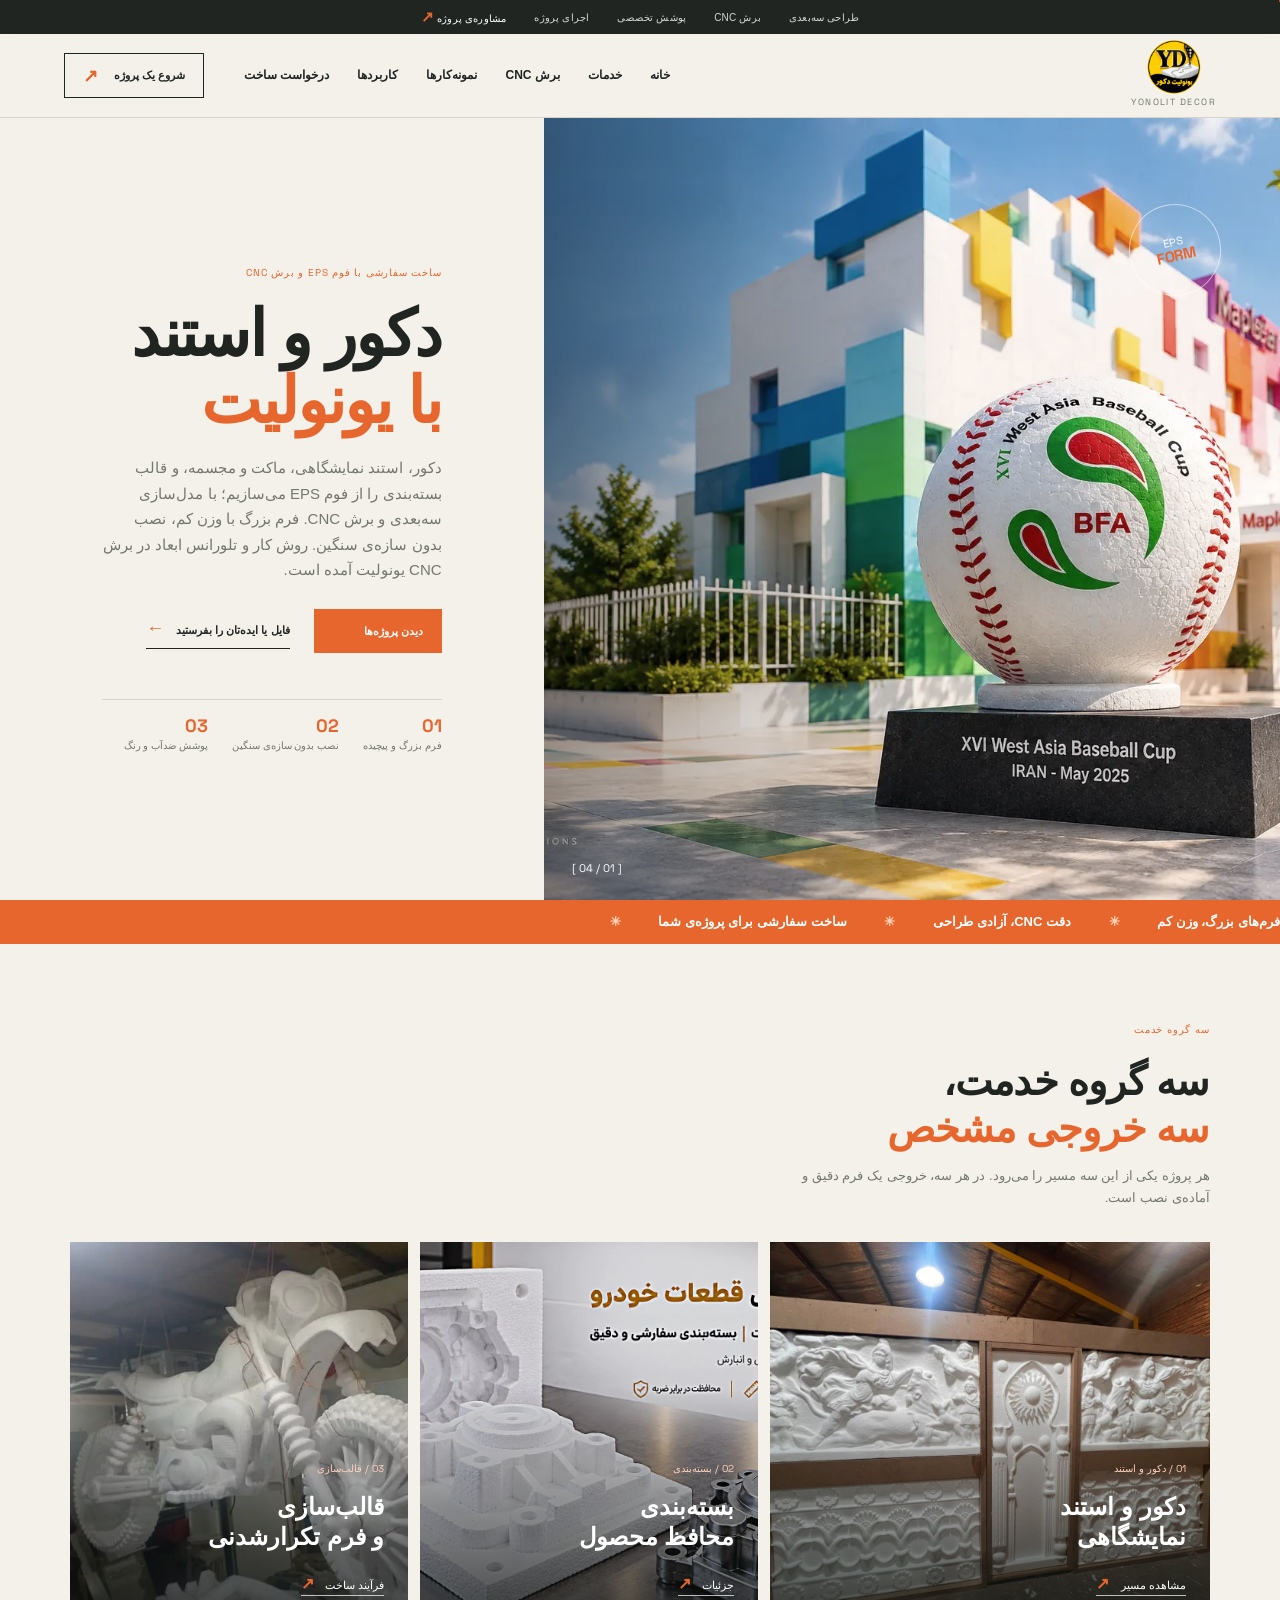
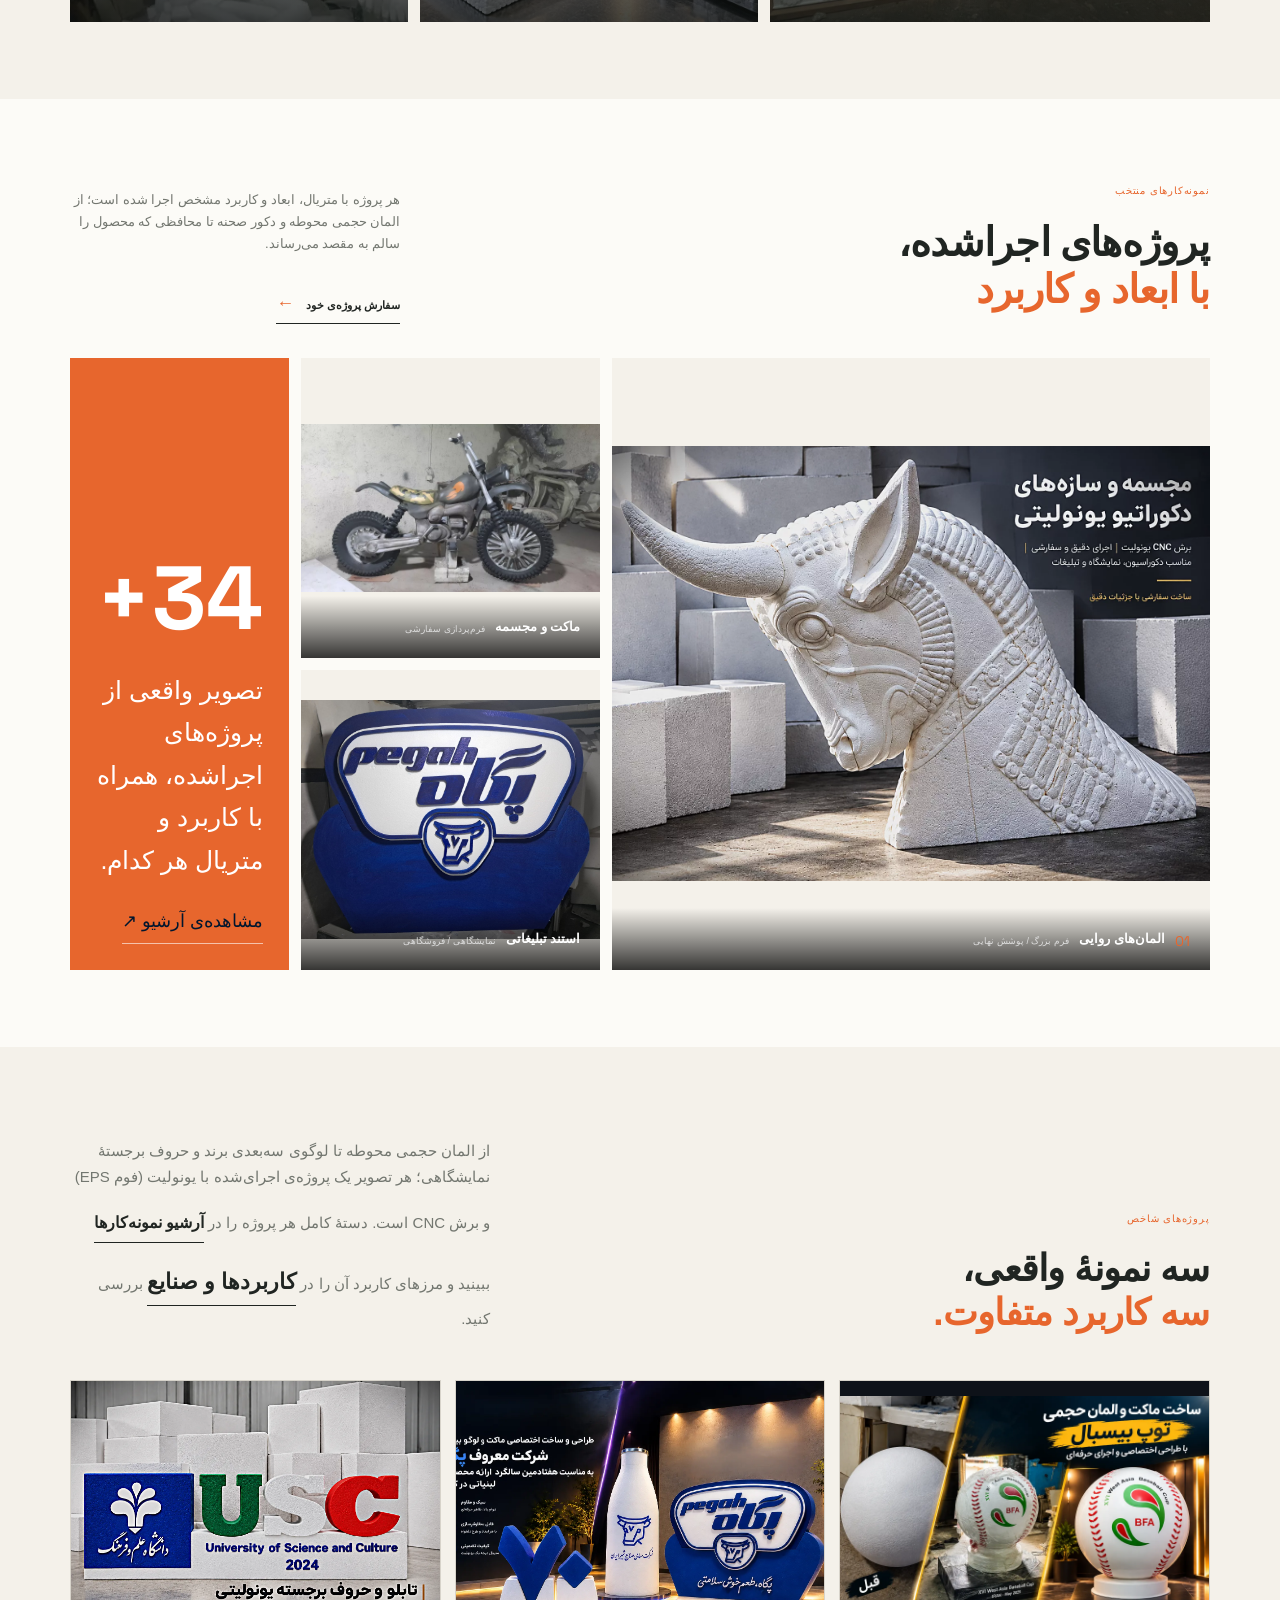
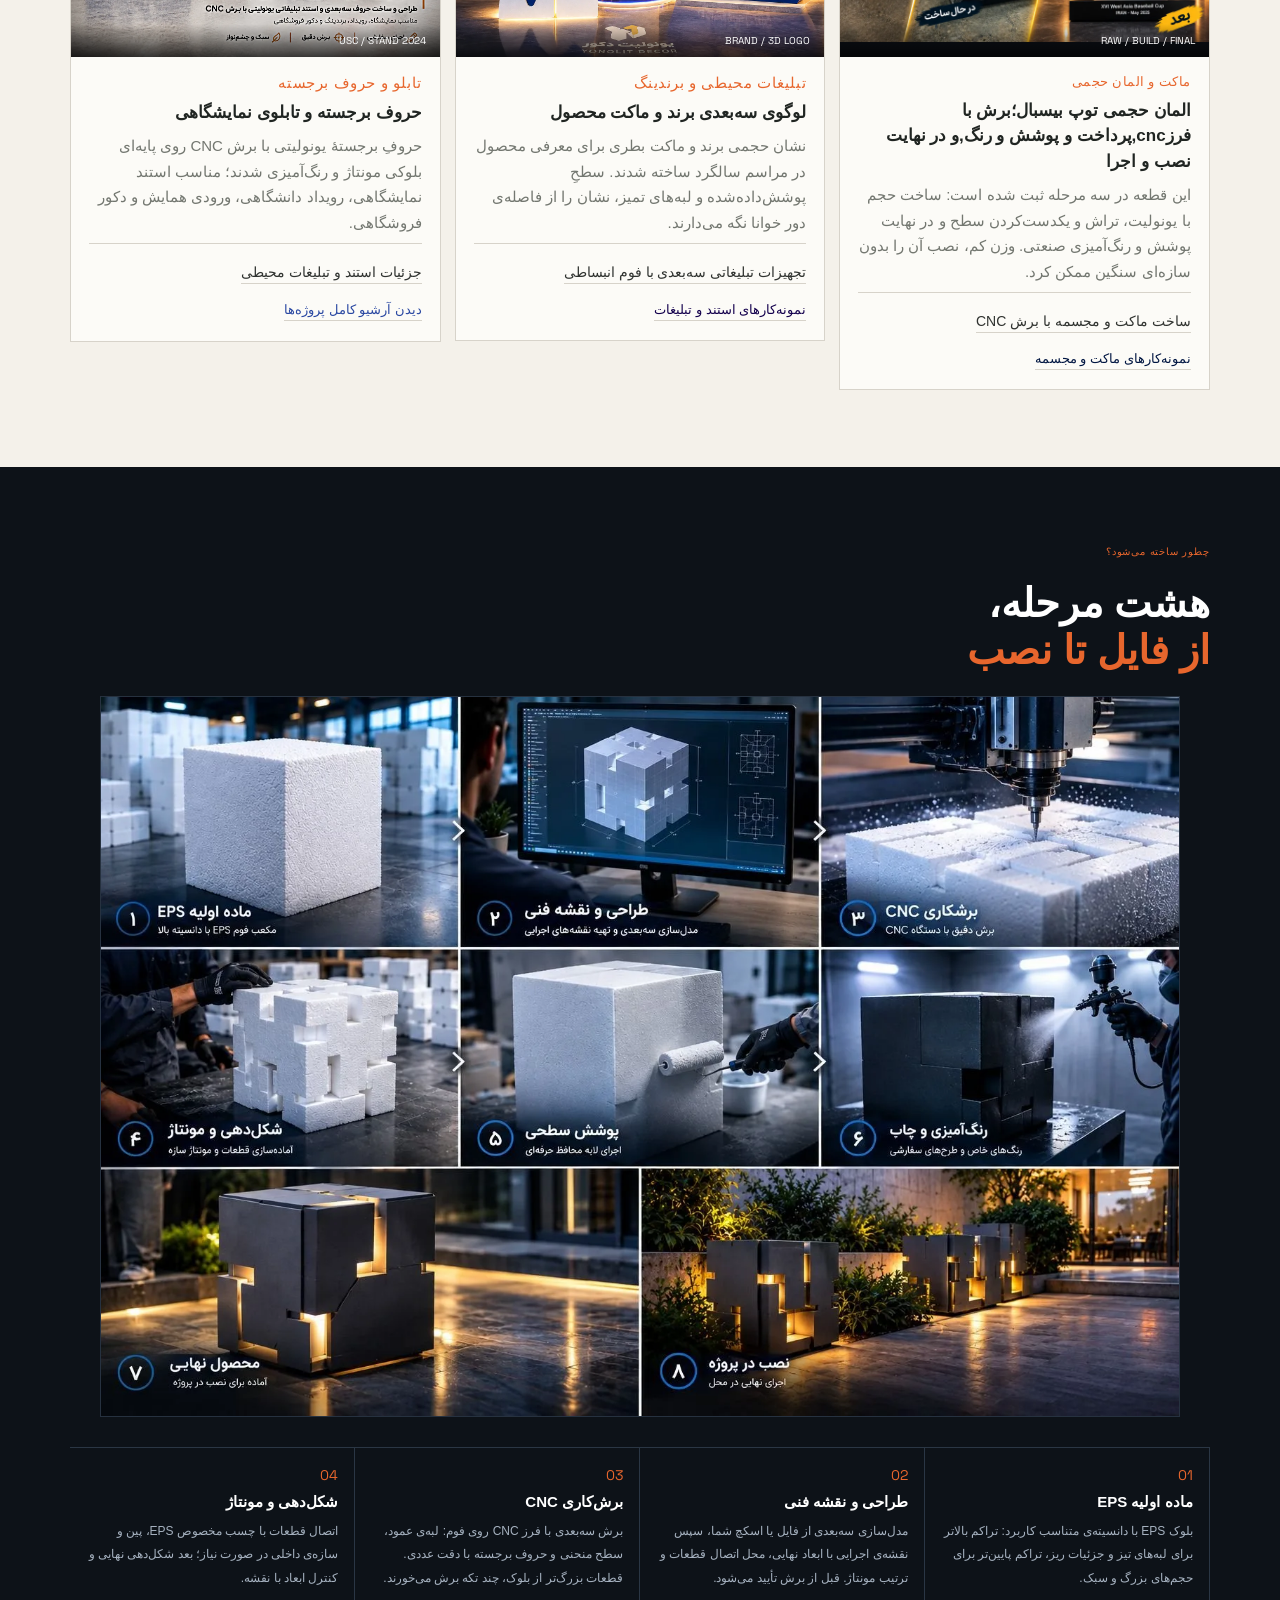
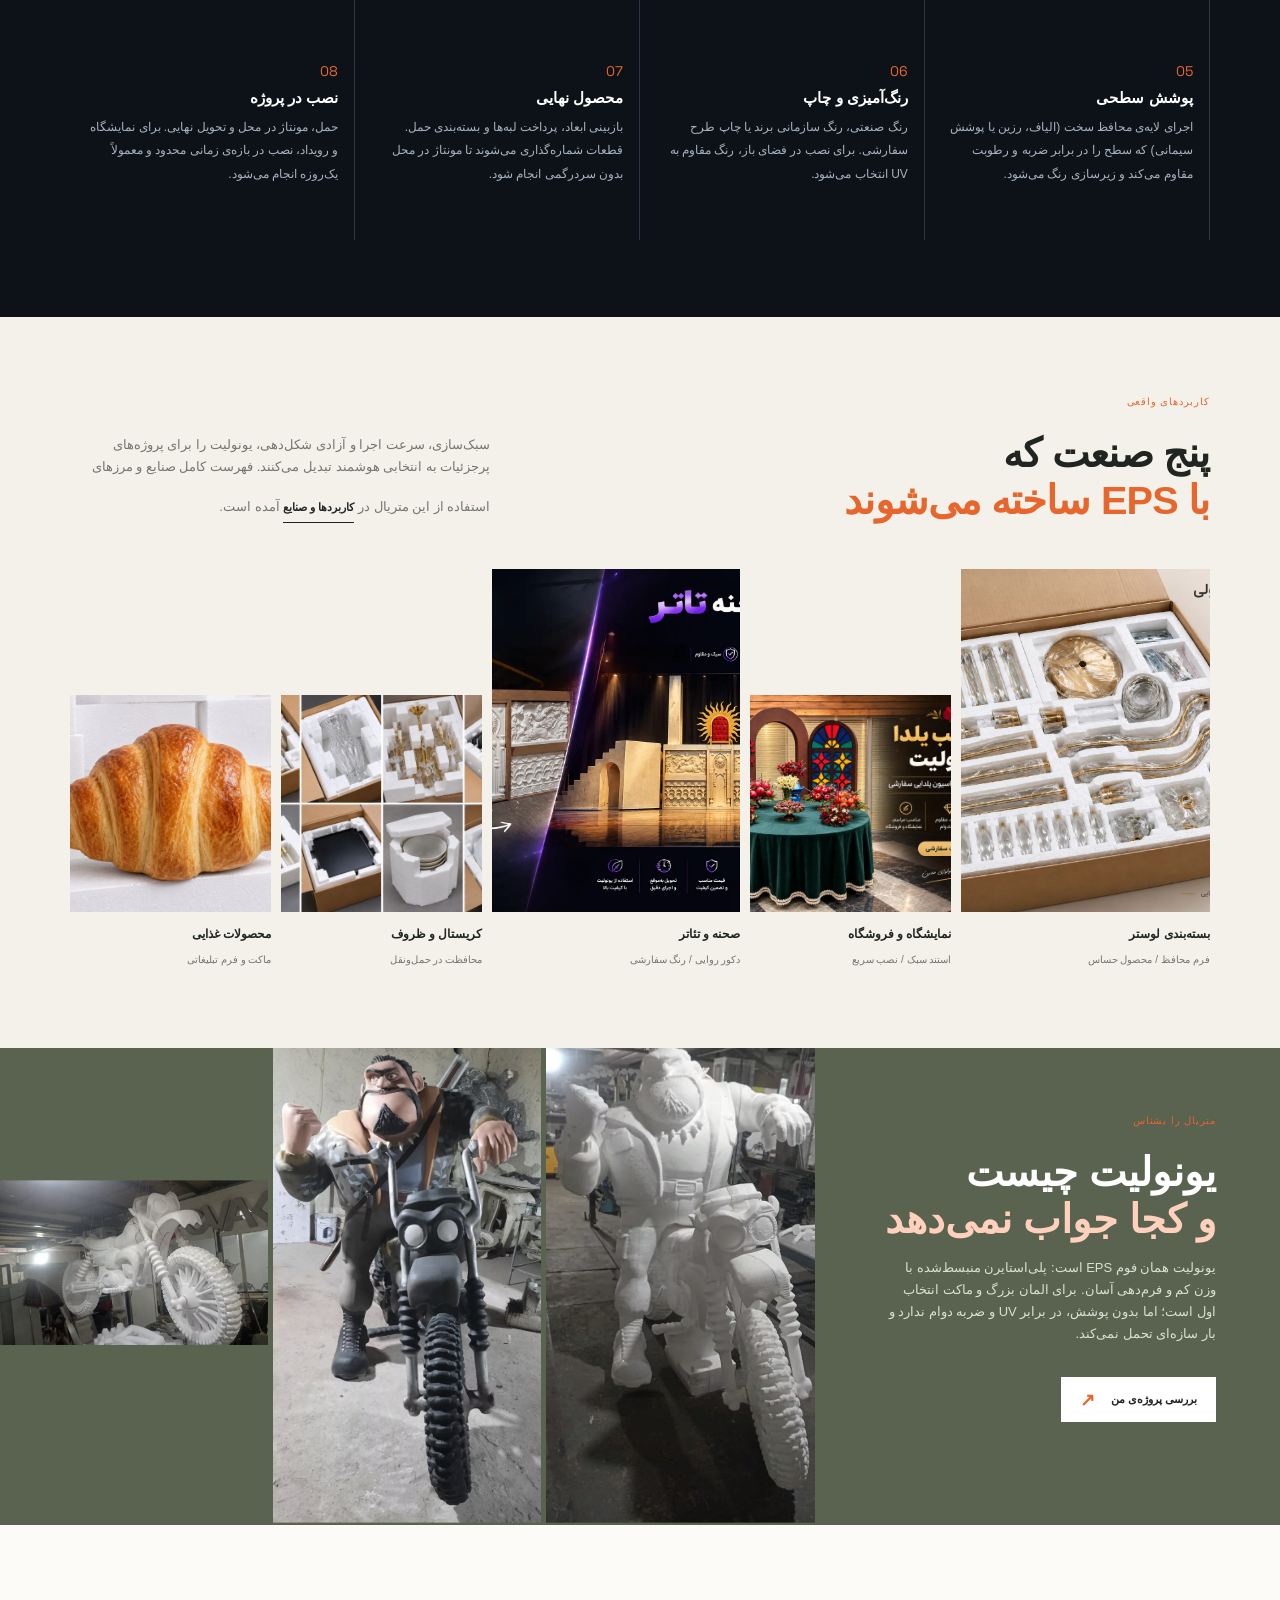
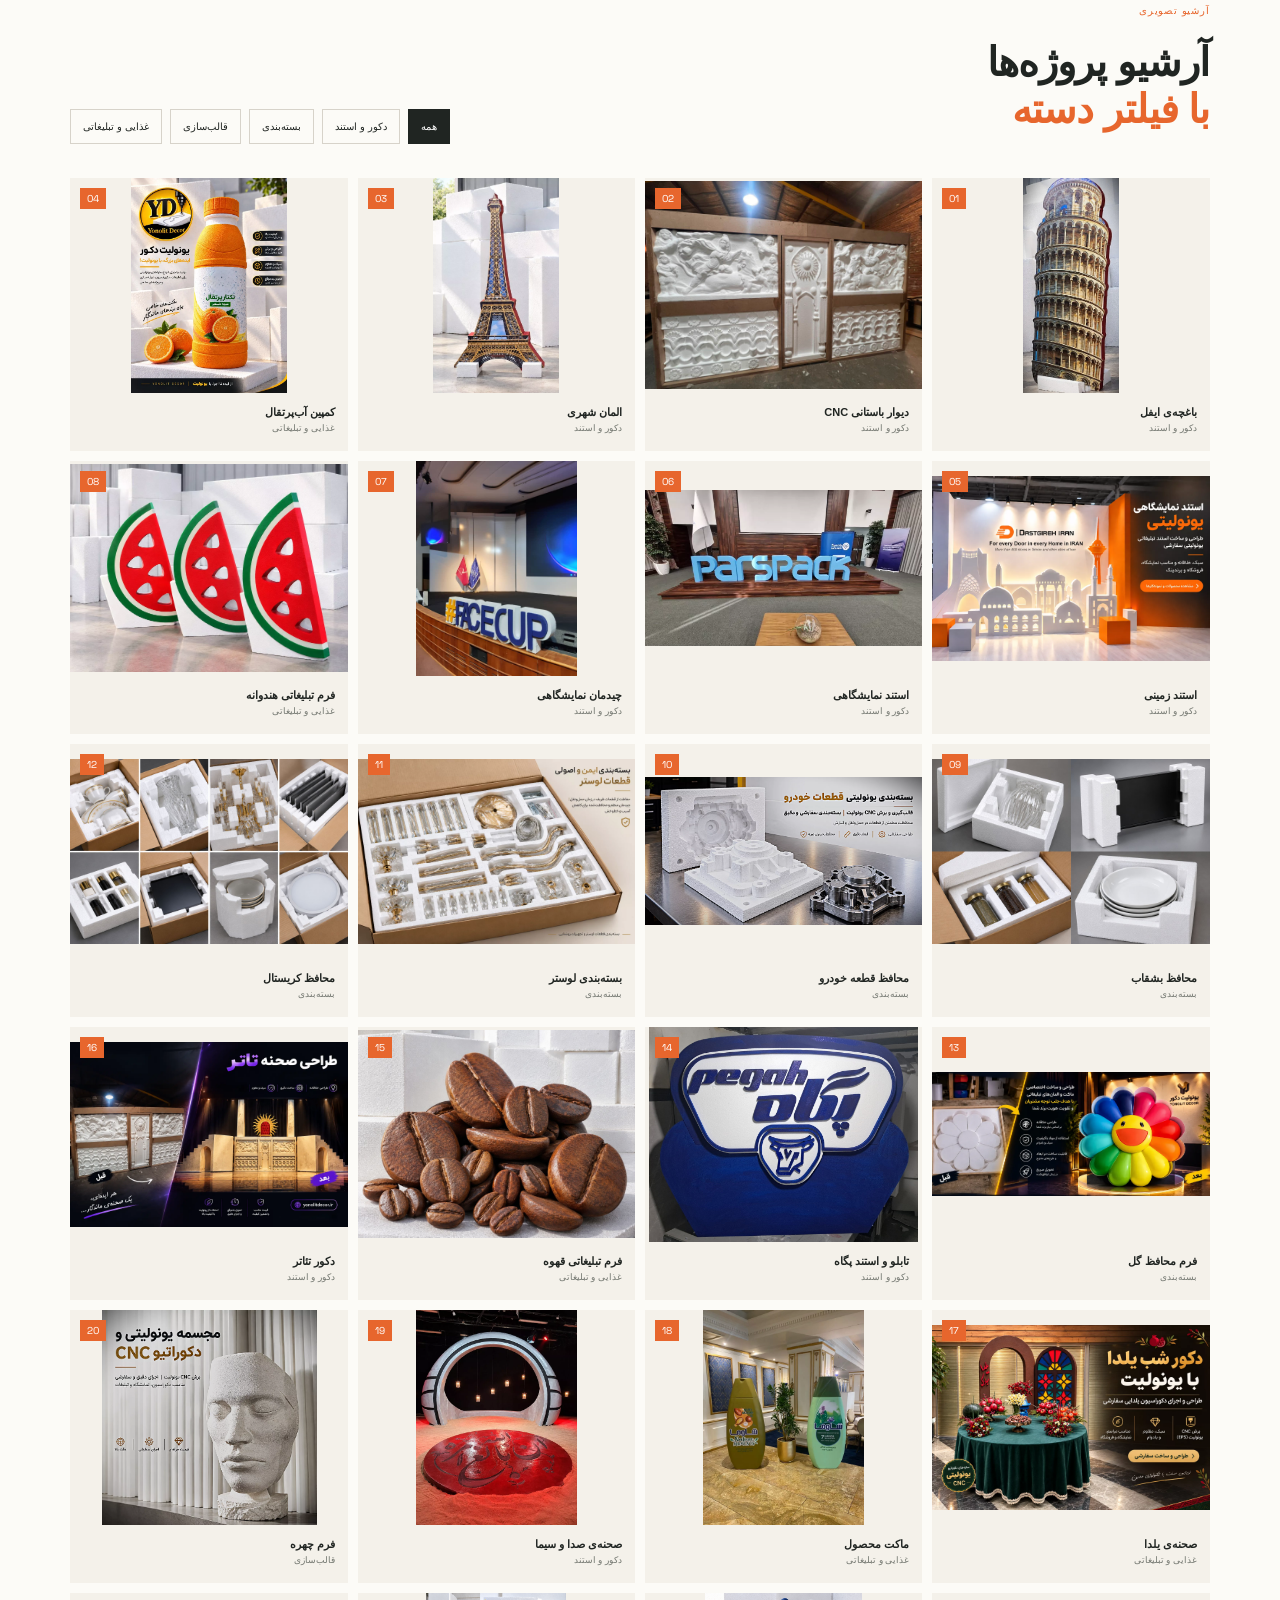
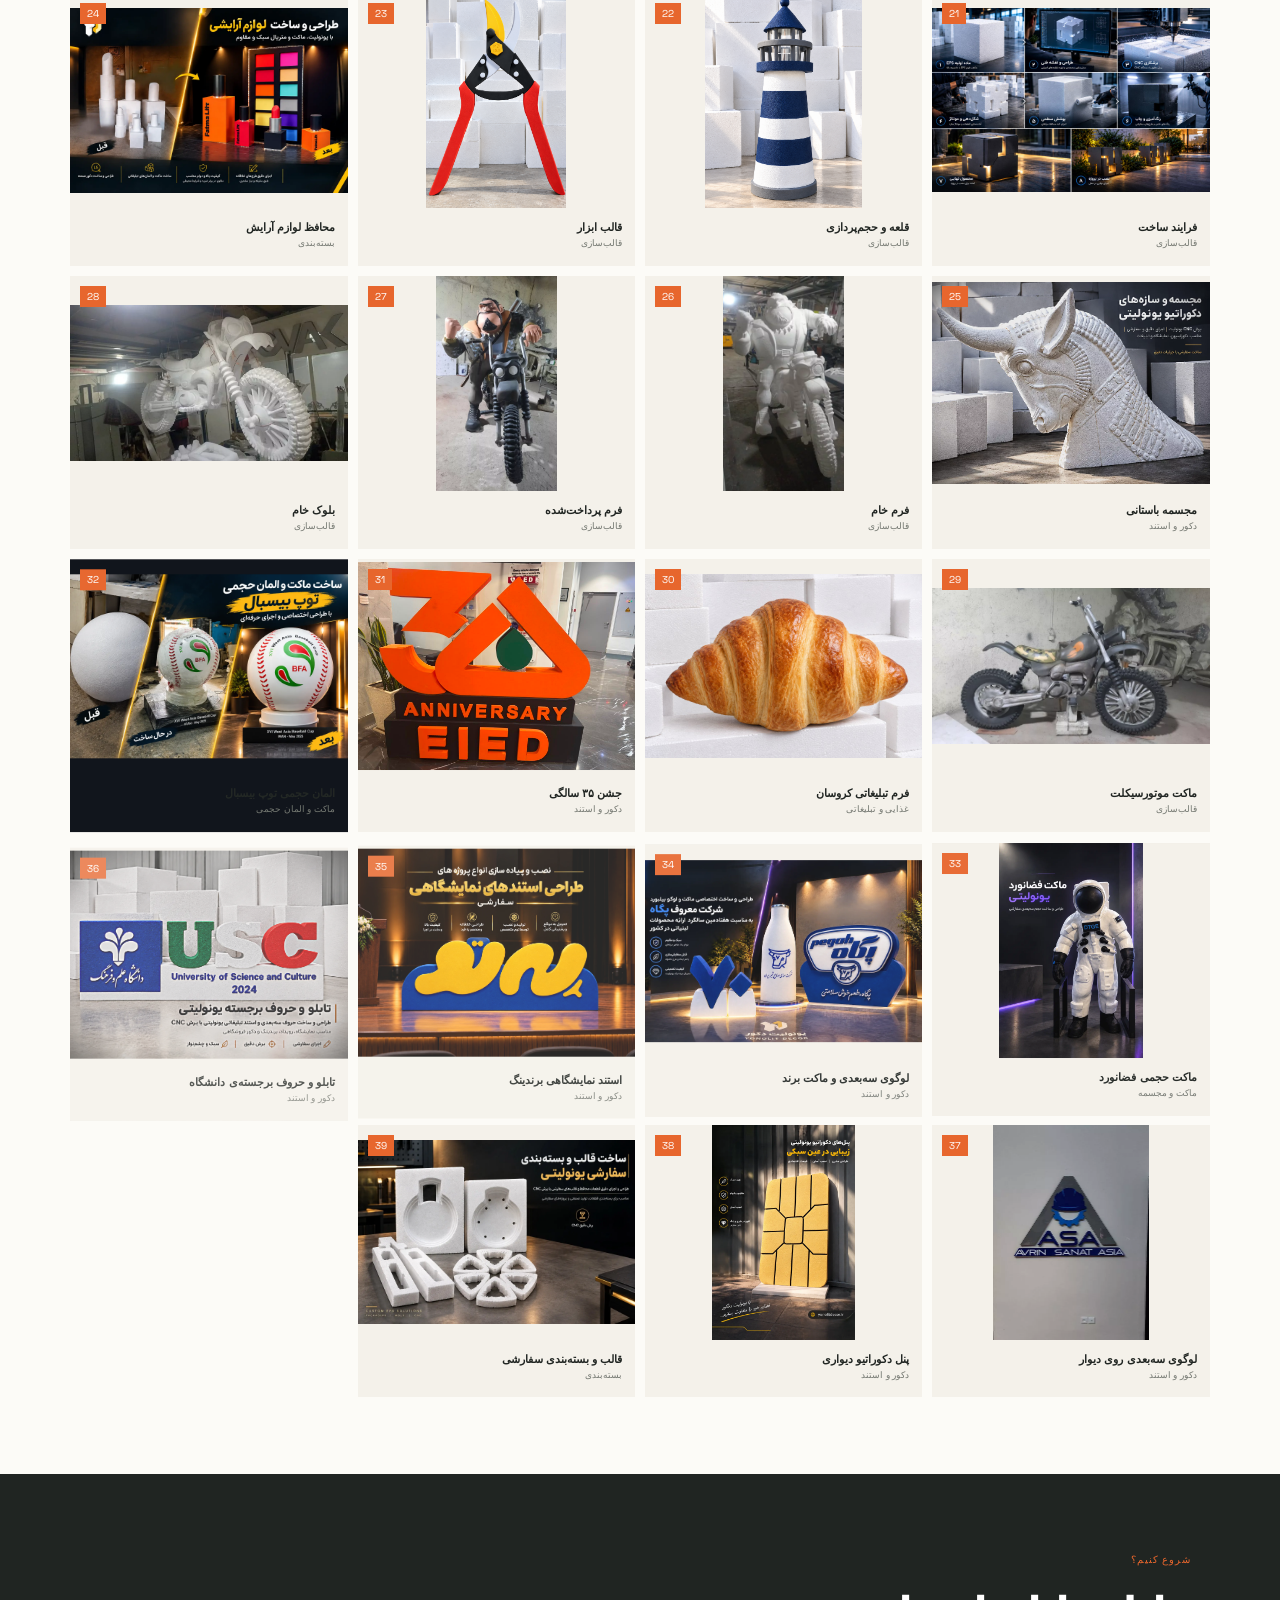
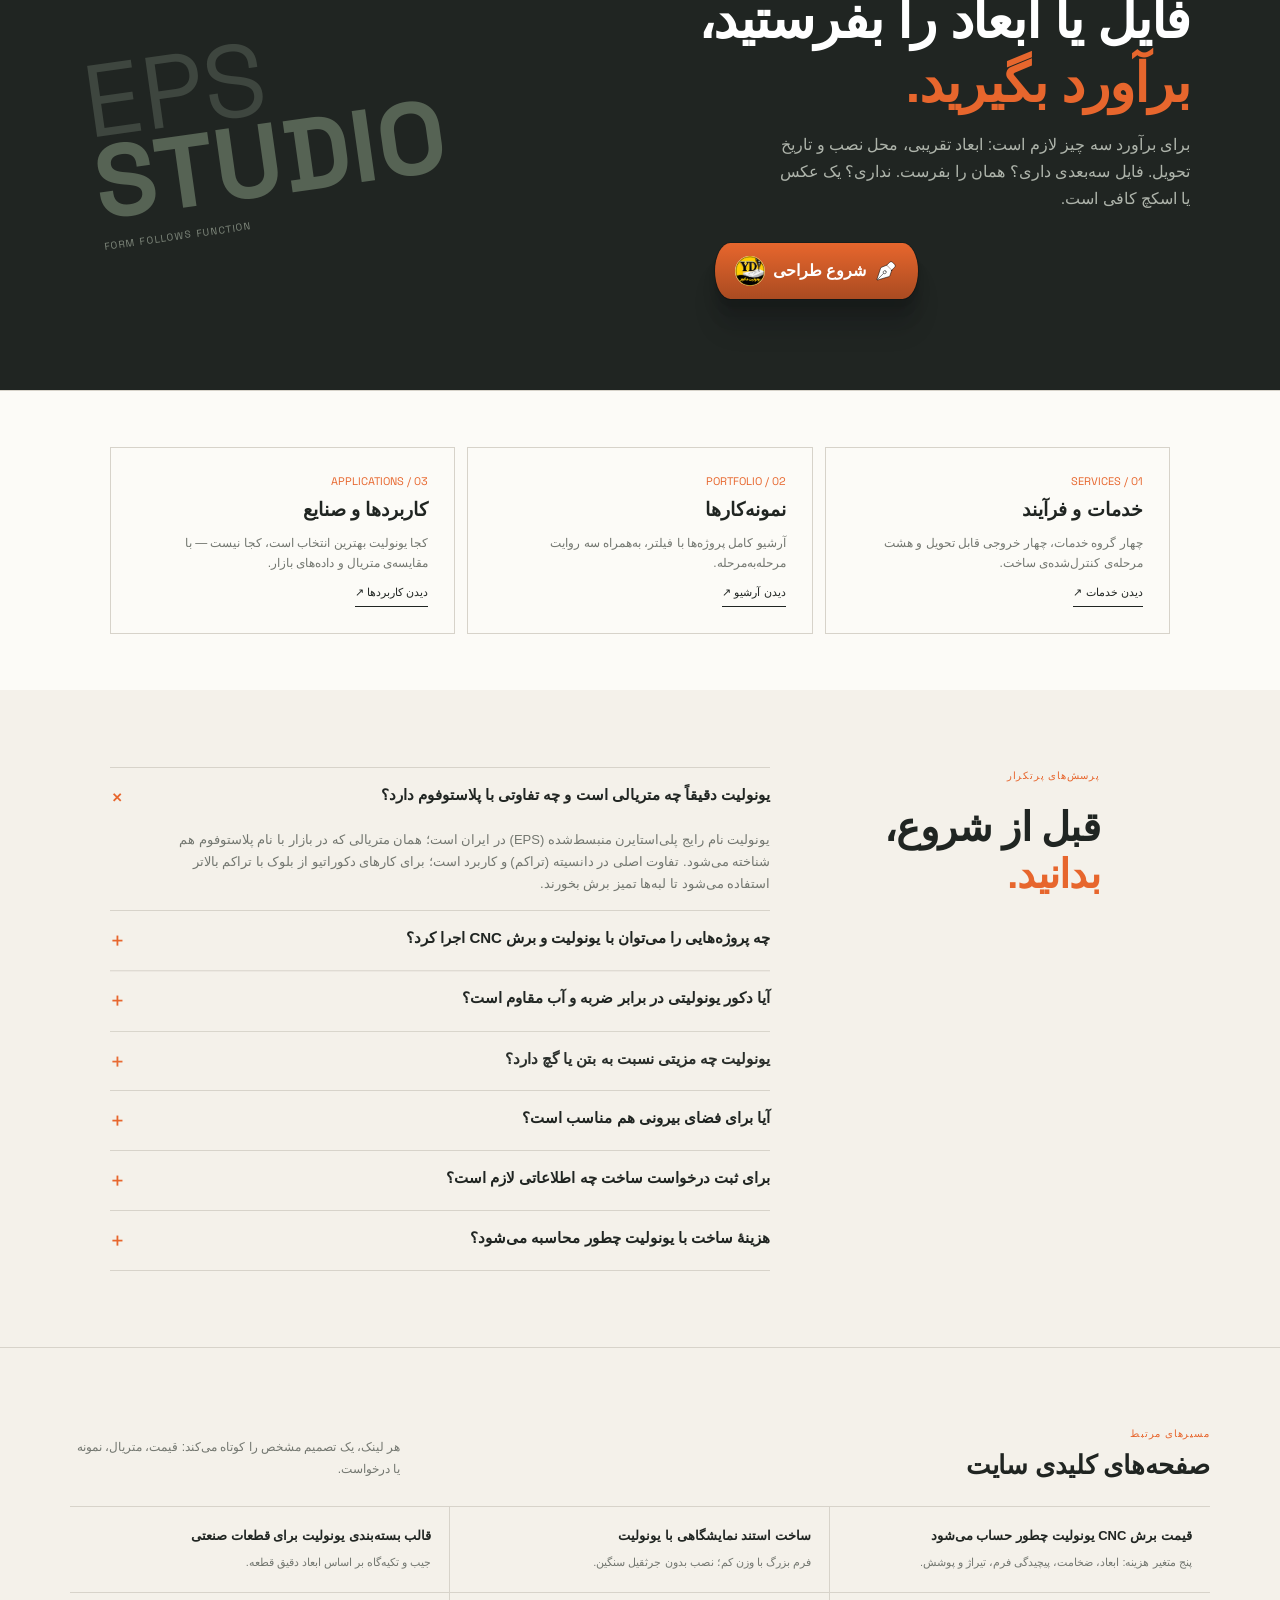
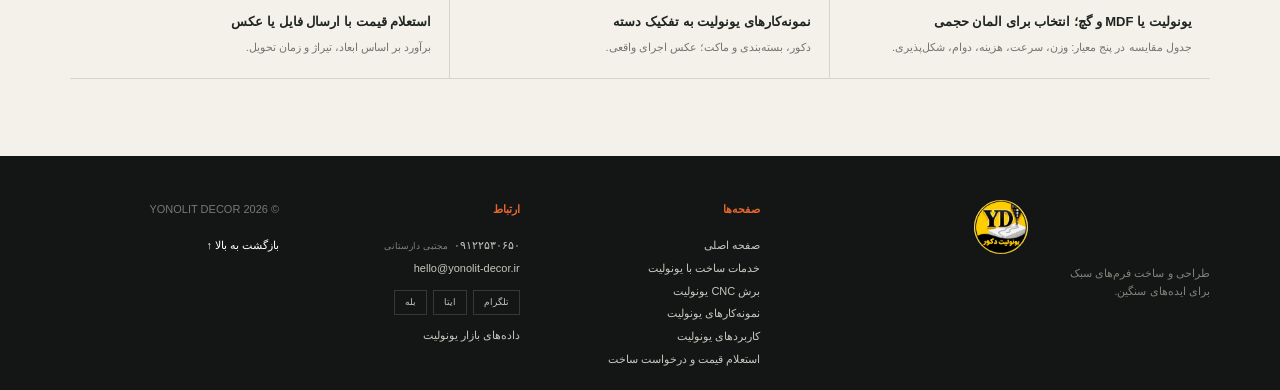
==== commit 53f7afa0: "feat(contact): real phone, owner name and Telegram/Eitaa/Bale links - phone 09122530650 (tel:+989122" ====
--- a/index.html
+++ b/index.html
@@ -29,7 +29,7 @@
     <meta name="twitter:image:alt" content="المان حجمی توپ بیسبال ساخته‌شده با یونولیت، نمونه‌کار یونولیت دکور" />
     <link rel="icon" href="assets/site_logo.webp" type="image/webp" />
 <link rel="preload" as="image" href="assets/hero-of-site.webp" fetchpriority="high">
-  <link rel="stylesheet" href="styles.css?v=17">
+  <link rel="stylesheet" href="styles.css?v=18">
     <script type="application/ld+json">
 {
   "@context": "https://schema.org",
@@ -53,6 +53,26 @@
         "name": "ایران"
       },
       "knowsLanguage": "fa-IR",
+      "telephone": "+989122530650",
+      "founder": {
+        "@type": "Person",
+        "name": "مجتبی دارستانی",
+        "jobTitle": "مدیر ساخت"
+      },
+      "sameAs": [
+        "https://t.me/yonolitdecor",
+        "https://eitaa.com/yonolitdecorr",
+        "https://ble.ir/yonolitdecor"
+      ],
+      "contactPoint": [
+        {
+          "@type": "ContactPoint",
+          "telephone": "+989122530650",
+          "contactType": "sales",
+          "areaServed": "IR",
+          "availableLanguage": ["fa"]
+        }
+      ],
       "knowsAbout": [
         "یونولیت",
         "فوم EPS",
@@ -396,7 +416,6 @@
       </div>
     </section>
     <section class="section faq-section" id="faq"><div class="section-heading reveal"><p class="kicker">پرسش‌های پرتکرار</p><h2>قبل از شروع،<br><span>بدانید.</span></h2></div><div class="faq-list"><details class="reveal" open><summary>یونولیت دقیقاً چه متریالی است و چه تفاوتی با پلاستوفوم دارد؟<span>+</span></summary><p>یونولیت نام رایج پلی‌استایرن منبسط‌شده (EPS) در ایران است؛ همان متریالی که در بازار با نام پلاستوفوم هم شناخته می‌شود. تفاوت اصلی در دانسیته (تراکم) و کاربرد است؛ برای کارهای دکوراتیو از بلوک با تراکم بالاتر استفاده می‌شود تا لبه‌ها تمیز برش بخورند.</p></details><details class="reveal"><summary>چه پروژه‌هایی را می‌توان با یونولیت و برش CNC اجرا کرد؟<span>+</span></summary><p>چهار دستهٔ اصلی: استند و تبلیغات محیطی، دکور صحنه و مراسم، ماکت و مجسمهٔ حجمی، و قالب و بسته‌بندی سفارشی. از المان کوچک رومیزی تا سازهٔ بزرگ محوطه، بسته به ابعاد و محل نصب بررسی می‌شود.</p></details><details class="reveal"><summary>آیا دکور یونولیتی در برابر ضربه و آب مقاوم است؟<span>+</span></summary><p>یونولیت خام مقاوم نیست؛ اما با پوشش سطحی (الیاف، رزین یا رنگ صنعتی) در برابر رطوبت و ضربه مقاوم می‌شود. نوع پوشش بر اساس محل نصب انتخاب می‌شود: داخلی، بیرونی یا حمل‌ونقل.</p></details><details class="reveal"><summary>یونولیت چه مزیتی نسبت به بتن یا گچ دارد؟<span>+</span></summary><p>وزن کمتر (نصب بدون جرثقیل)، سرعت ساخت بالاتر، آزادی فرم‌دهی بیشتر و هزینه‌ی نصب پایین‌تر. در عوض، بدون پوشش دوام کمتری دارد و برای بار سازه‌ای استفاده نمی‌شود.</p></details><details class="reveal"><summary>آیا برای فضای بیرونی هم مناسب است؟<span>+</span></summary><p>بله، با پوشش ضدآب و رنگ ضد UV. برای المان شهری و محوطه، ضخامت پوشش و نحوه‌ی اتصال به پایه مهم‌تر از خود متریال است.</p></details><details class="reveal"><summary>برای ثبت درخواست ساخت چه اطلاعاتی لازم است؟<span>+</span></summary><p>کاربرد قطعه، محل نصب (فضای داخلی، بیرونی یا حمل‌ونقل)، ابعاد تقریبی و تاریخ تحویل. تصویر مرجع یا فایل سه‌بعدی برآورد را دقیق‌تر می‌کند، اما الزامی نیست.</p></details><details class="reveal"><summary>هزینهٔ ساخت با یونولیت چطور محاسبه می‌شود؟<span>+</span></summary><p>پنج متغیر: دانسیته و حجم فرم، پیچیدگی برش و تعداد قطعات، نوع پوشش و رنگ، حمل و نصب در محل، و مهلت تحویل. عدد قطعی از روی تصویر قابل تعیین نیست.</p></details></div></section>
-  </main>
   
   <!-- بلوک لینک‌سازی داخلی: شش مقصد مرتبط با همین صفحه، با انکر متنی بلند -->
   <section class="section ilinks" aria-labelledby="ilinks-index">
@@ -414,8 +433,9 @@
       <a class="ilink" href="contact.html#request-form"><b>استعلام قیمت با ارسال فایل یا عکس</b><span>برآورد بر اساس ابعاد، تیراژ و زمان تحویل.</span></a>
     </nav>
   </section>
+  </main>
 
-<footer><div class="footer-brand"><img src="assets/site_logo.webp" alt="یونولیت دکور" class="site-logo"><p>طراحی و ساخت فرم‌های سبک<br>برای ایده‌های سنگین.</p></div><div><span class="footer-label">صفحه‌ها</span><a href="index.html">صفحه اصلی</a><a href="services.html">خدمات ساخت با یونولیت</a><a href="cnc.html">برش CNC یونولیت</a><a href="portfolio.html">نمونه‌کارهای یونولیت</a><a href="applications.html">کاربردهای یونولیت</a><a href="contact.html">استعلام قیمت و درخواست ساخت</a></div><div><span class="footer-label">ارتباط</span><a href="mailto:hello@yonolit-decor.ir">hello@yonolit-decor.ir</a><a href="tel:+982100000000">+98 21 0000 0000</a><a href="applications.html#market">داده‌های بازار یونولیت</a></div><div class="footer-end"><span>© 2026 YONOLIT DECOR</span><a href="#top">بازگشت به بالا ↑</a></div></footer>
+<footer><div class="footer-brand"><img src="assets/site_logo.webp" alt="یونولیت دکور" class="site-logo"><p>طراحی و ساخت فرم‌های سبک<br>برای ایده‌های سنگین.</p></div><div><span class="footer-label">صفحه‌ها</span><a href="index.html">صفحه اصلی</a><a href="services.html">خدمات ساخت با یونولیت</a><a href="cnc.html">برش CNC یونولیت</a><a href="portfolio.html">نمونه‌کارهای یونولیت</a><a href="applications.html">کاربردهای یونولیت</a><a href="contact.html">استعلام قیمت و درخواست ساخت</a></div><div><span class="footer-label">ارتباط</span><a href="tel:+989122530650">۰۹۱۲۲۵۳۰۶۵۰<small>مجتبی دارستانی</small></a><a href="mailto:hello@yonolit-decor.ir">hello@yonolit-decor.ir</a><div class="footer-social"><a href="https://t.me/yonolitdecor" target="_blank" rel="noopener">تلگرام</a><a href="https://eitaa.com/yonolitdecorr" target="_blank" rel="noopener">ایتا</a><a href="https://ble.ir/yonolitdecor" target="_blank" rel="noopener">بله</a></div><a href="applications.html#market">داده‌های بازار یونولیت</a></div><div class="footer-end"><span>© 2026 YONOLIT DECOR</span><a href="#top">بازگشت به بالا ↑</a></div></footer>
   <dialog class="lightbox" id="lightbox"><button class="lightbox-close" aria-label="بستن">×</button><img id="lightbox-image" alt="تصویر پروژه در اندازه‌ی بزرگ"><p id="lightbox-caption"></p></dialog>
   <script src="vendor/gsap/gsap.min.js"></script>
   <script src="vendor/gsap/ScrollTrigger.min.js"></script>
--- a/styles.css
+++ b/styles.css
@@ -507,3 +507,44 @@
   .process-list span{font-size:11px;line-height:1.85}
   .process-list li{min-height:170px}
 }
+
+/* ============================================================
+   v18 — اطلاعات تماس واقعی: نام، تلفن، تلگرام/ایتا/بله
+   ============================================================ */
+
+/* نام مسئول پاسخ‌گویی کنار شماره در فوتر، کوچک و کم‌رنگ تا شماره اصل بماند */
+footer div > a small{display:inline-block;margin-inline-start:6px;font-size:9px;font-weight:400;color:#7d847b;letter-spacing:0}
+
+/* ردیف شبکه‌های اجتماعی فوتر: چون footer div>a همه را block می‌کند، اینجا flex می‌شود */
+.footer-social{display:flex;flex-wrap:wrap;gap:6px;margin:10px 0 9px}
+
+/* هر لینک شبکه اجتماعی به شکل چیپ کوچک با قاب نازک */
+.footer-social a{display:inline-block;padding:4px 10px;border:1px solid #333a33;font-size:9px;line-height:1.7;color:#c3c9c0;transition:border-color .25s,color .25s,background .25s}
+
+/* هاور: نارنجی برند، هم‌راستا با بقیه‌ی تعامل‌های سایت */
+.footer-social a:hover{border-color:var(--orange);background:rgba(231,102,45,.12);color:#fff}
+
+/* ستون تماس کنار فرم: نام شخص، بالای شماره و پررنگ */
+.form-aside .contact-lines .contact-person{display:block;color:#fff;font-size:13px;font-weight:700;letter-spacing:-.01em}
+
+/* شماره تلفن کمی بزرگ‌تر و با فونت نمایشی تا اولین چیزی باشد که دیده می‌شود */
+.form-aside .contact-lines .contact-phone{font-family:'Space Grotesk',Estedad,sans-serif;font-size:15px;letter-spacing:.02em}
+
+/* ساعت کاری کم‌رنگ‌تر از شماره تا سلسله‌مراتب تماس حفظ شود */
+.form-aside .contact-lines .contact-hours{color:#a8ada5}
+
+/* ردیف شبکه‌های اجتماعی در صفحه‌ی تماس */
+.form-aside .contact-lines .contact-social{display:flex;flex-wrap:wrap;gap:6px;margin-top:4px}
+
+/* چیپ‌ها؛ specificity بالاتر از .form-aside .contact-lines a تا استایل پایه را نشکند */
+.form-aside .contact-lines .contact-social a{color:#fff;border:1px solid #3b413c;padding:5px 11px;font-size:10px;justify-self:auto;transition:background .25s,border-color .25s}
+
+/* هاور چیپ‌ها */
+.form-aside .contact-lines .contact-social a:hover{background:var(--orange);border-color:var(--orange)}
+
+/* موبایل: چیپ‌ها کمی فشرده‌تر تا در یک ردیف جا شوند */
+@media (max-width:600px){
+  .footer-social{gap:5px}
+  .footer-social a{padding:3px 8px;font-size:8px}
+  .form-aside .contact-lines .contact-social a{padding:4px 9px;font-size:9px}
+}
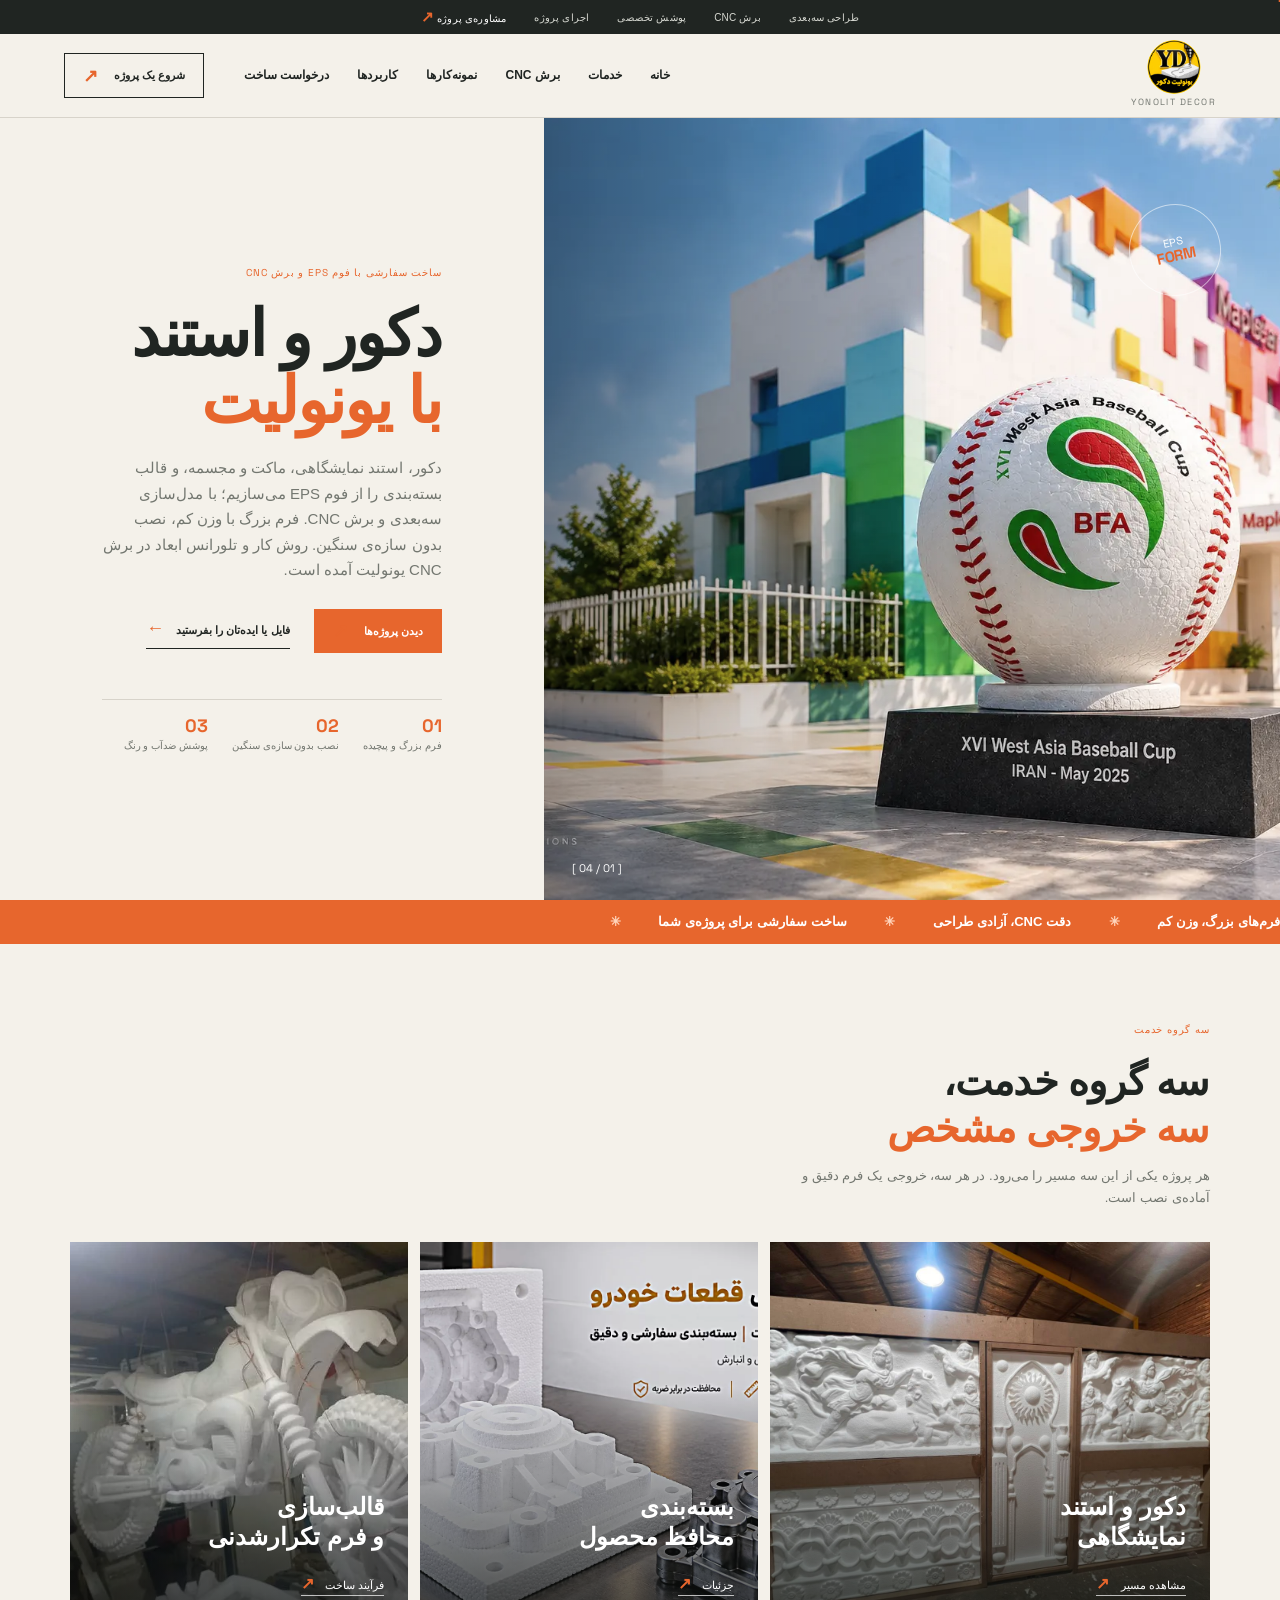
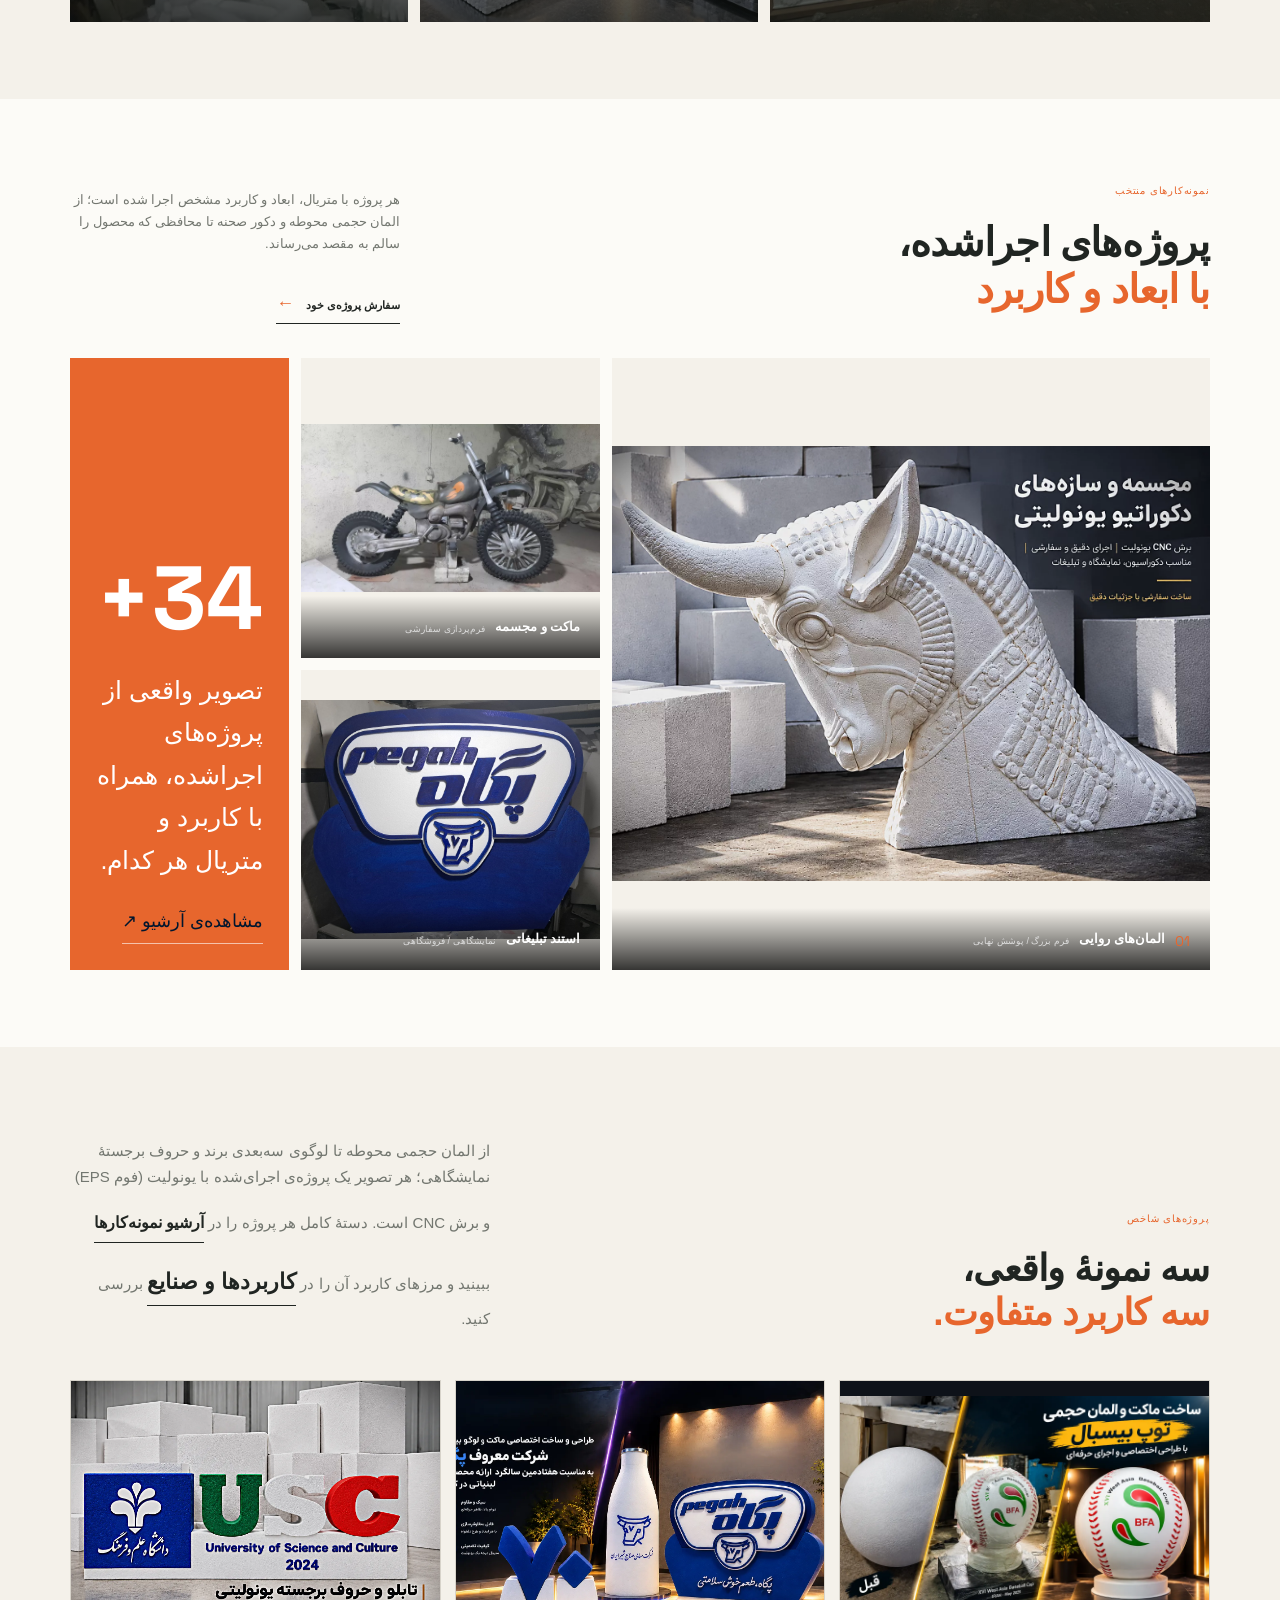
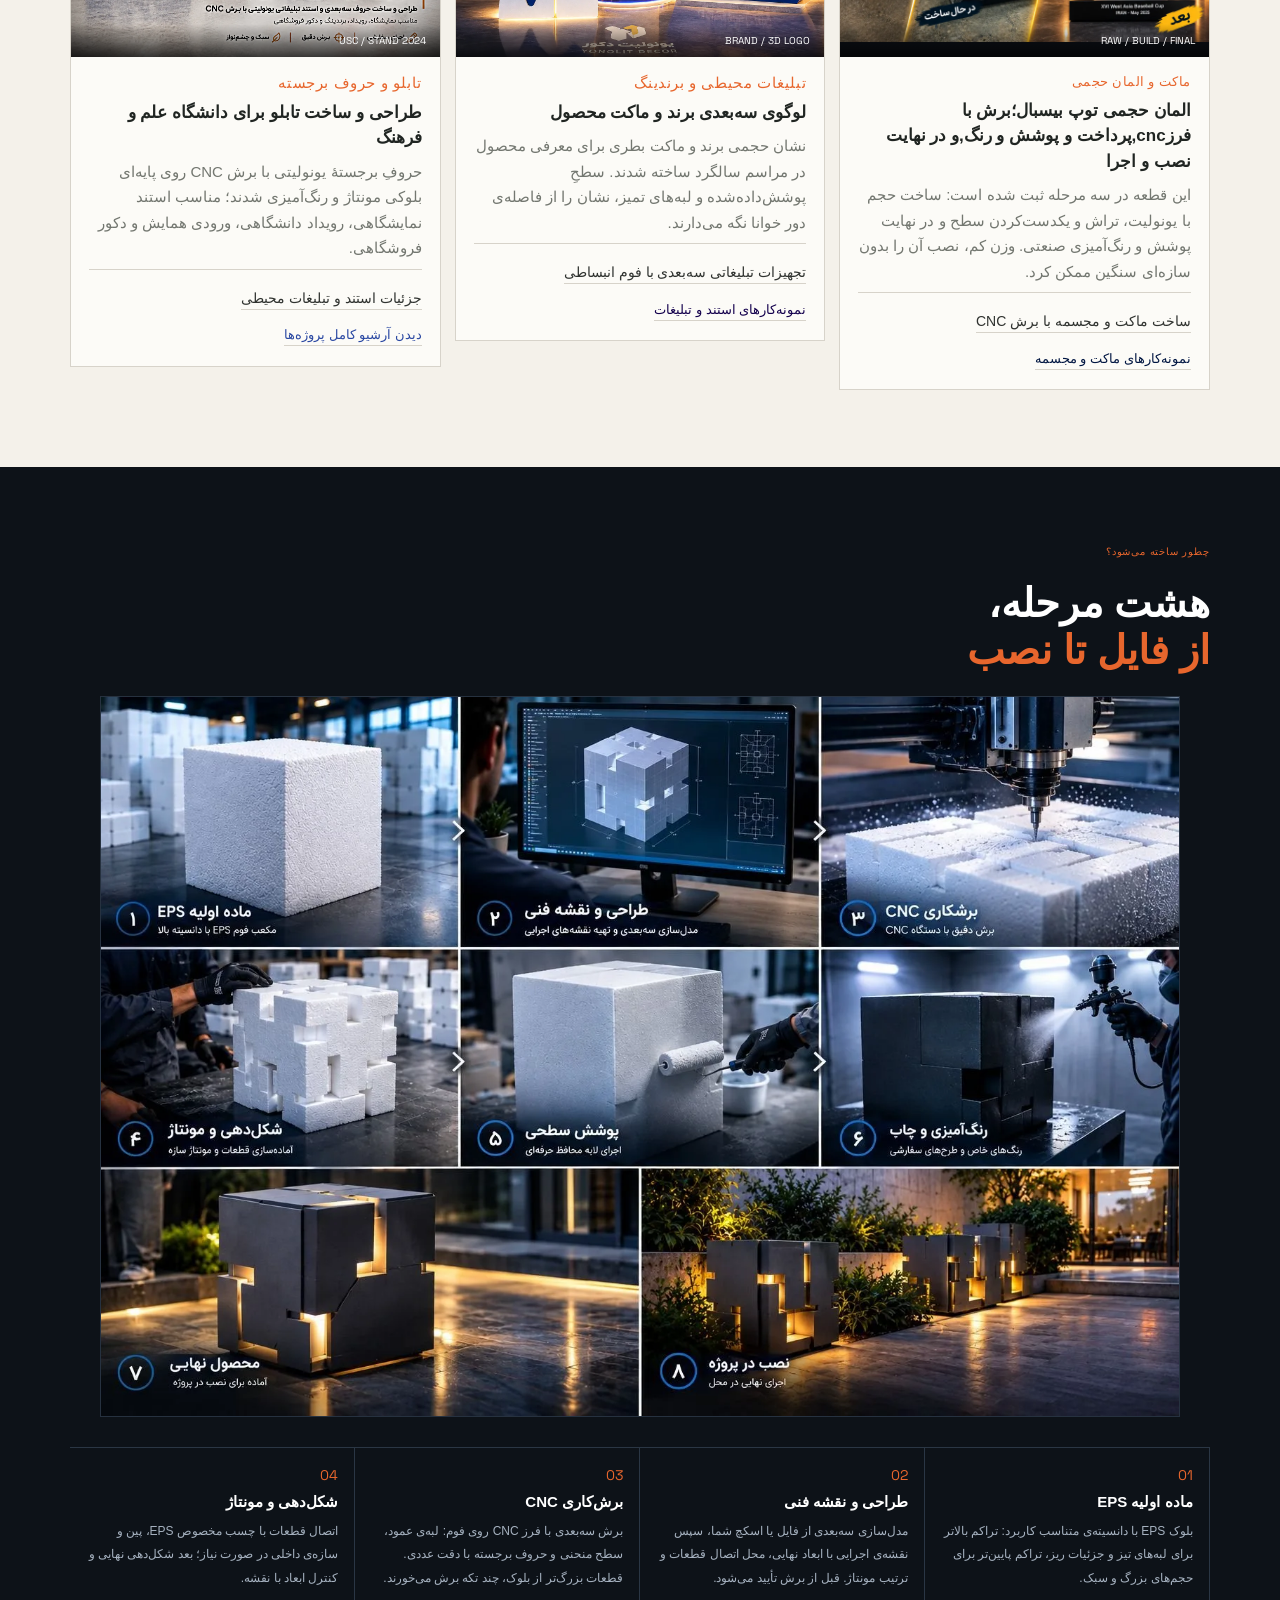
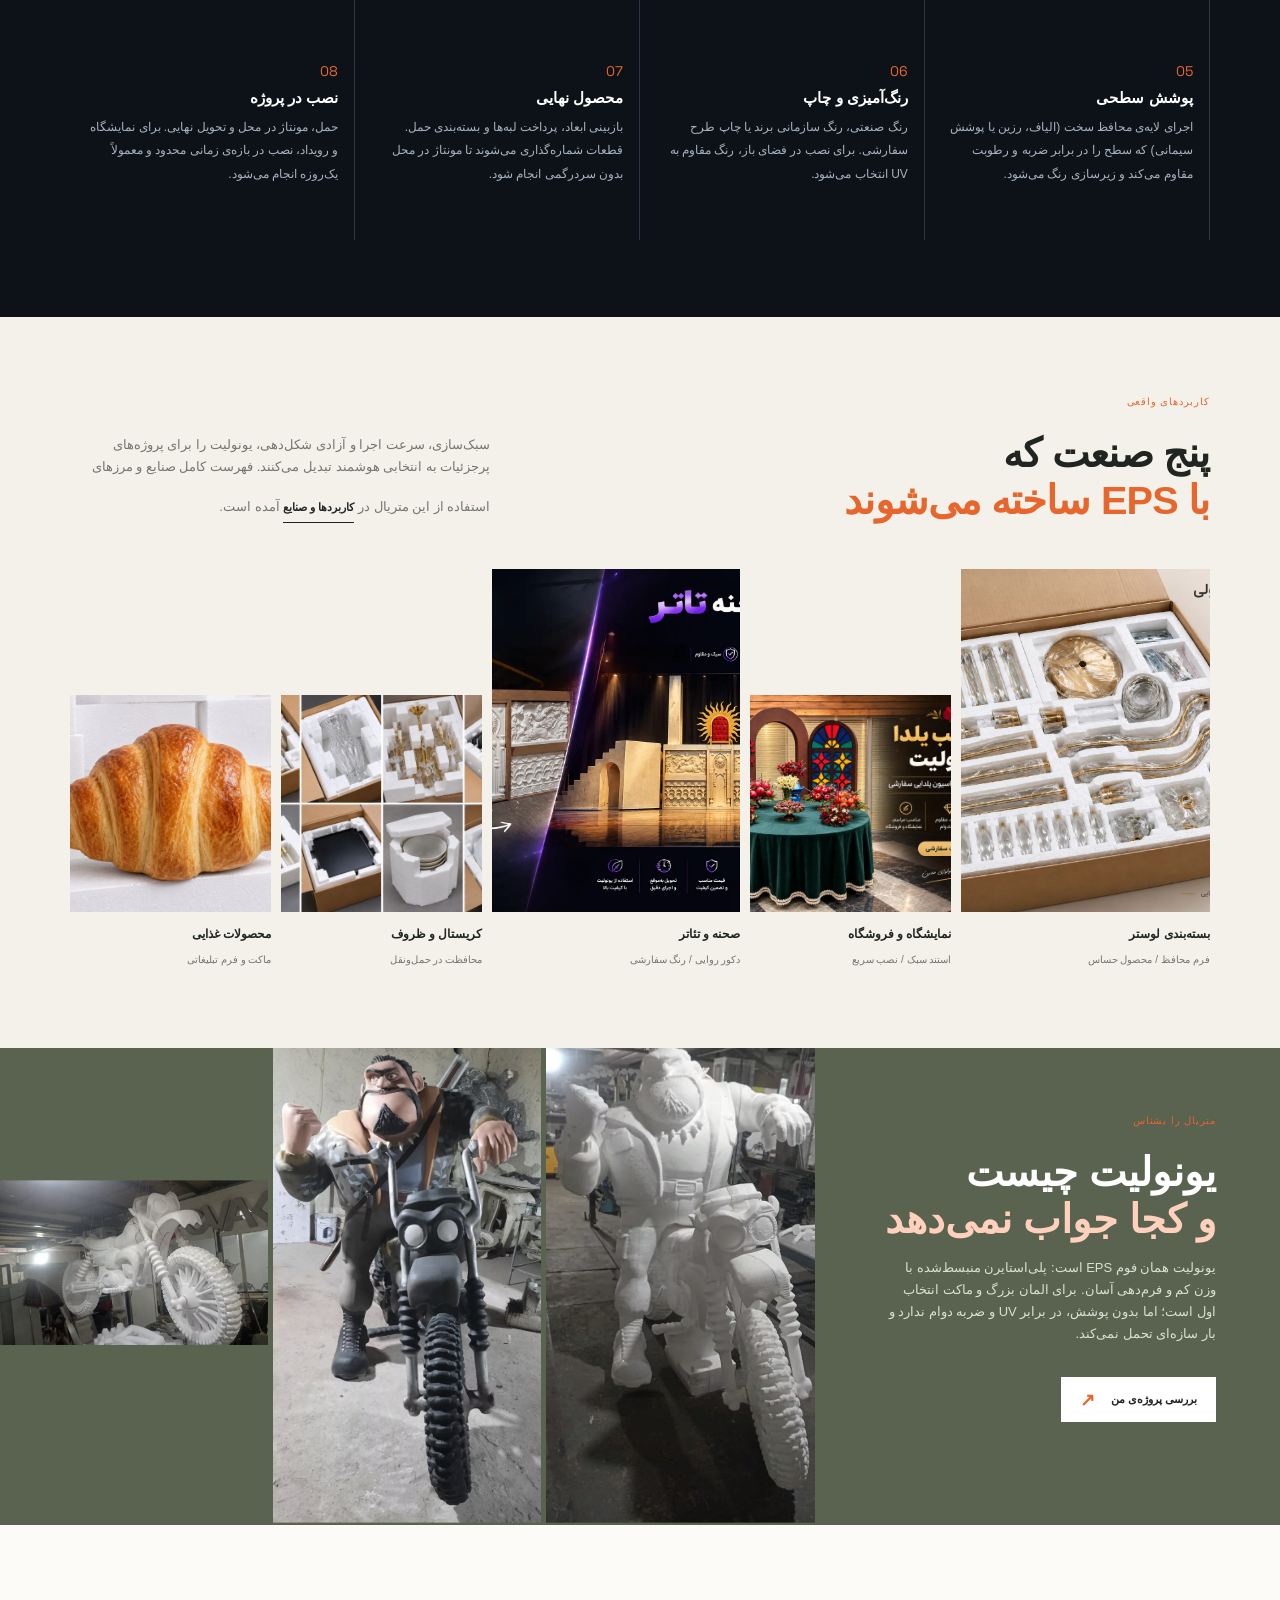
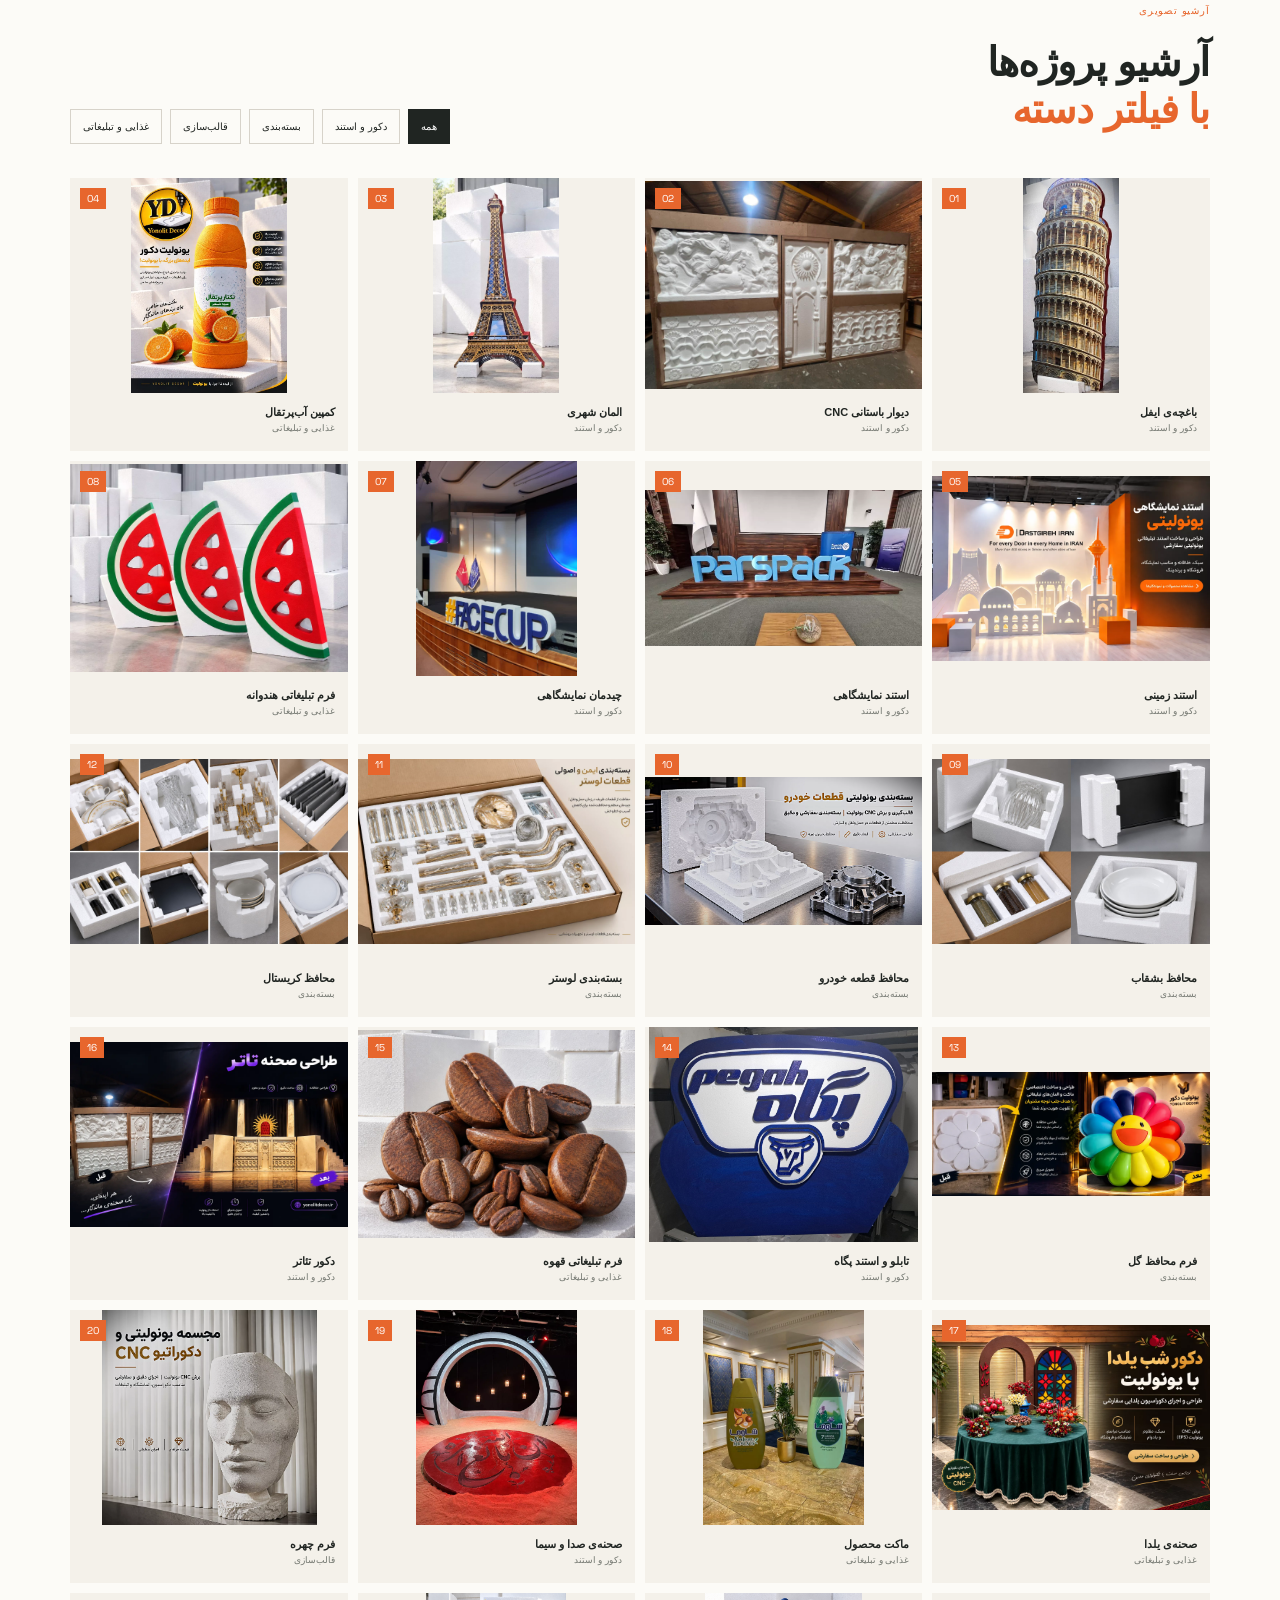
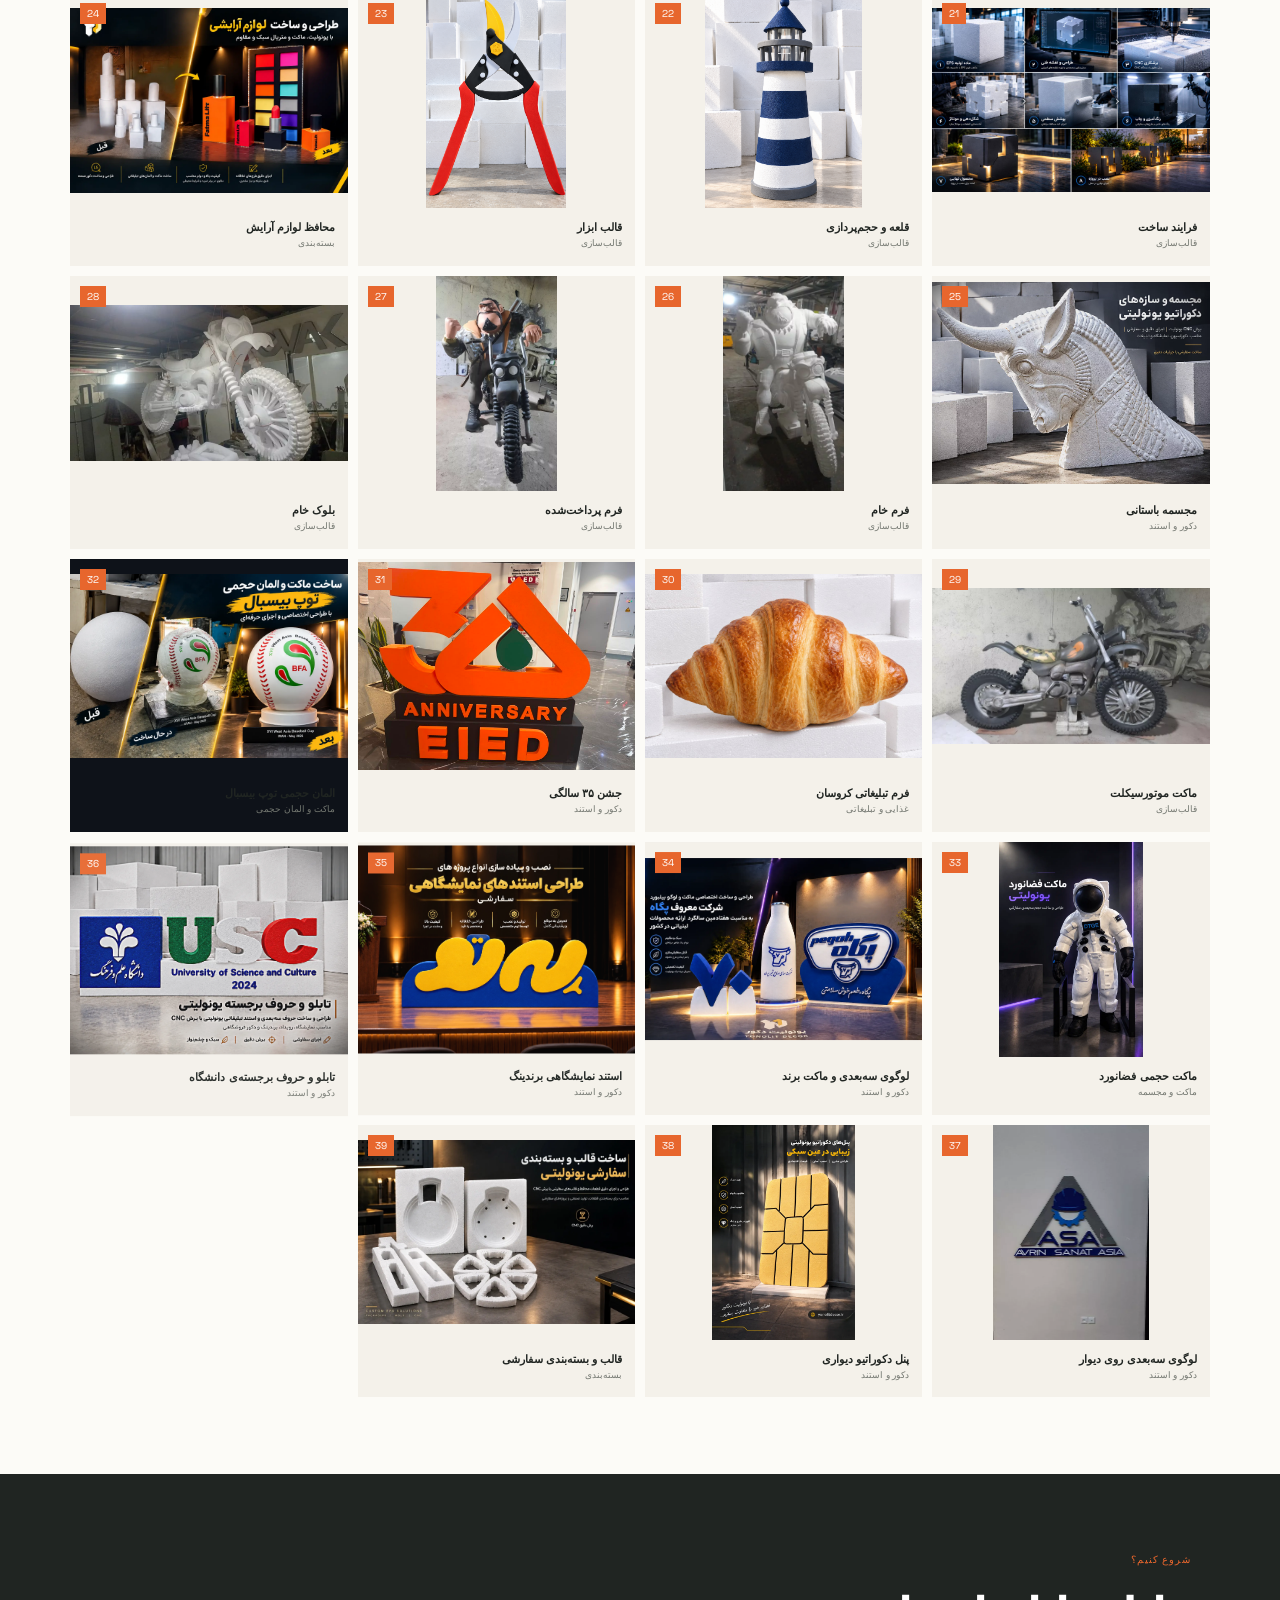
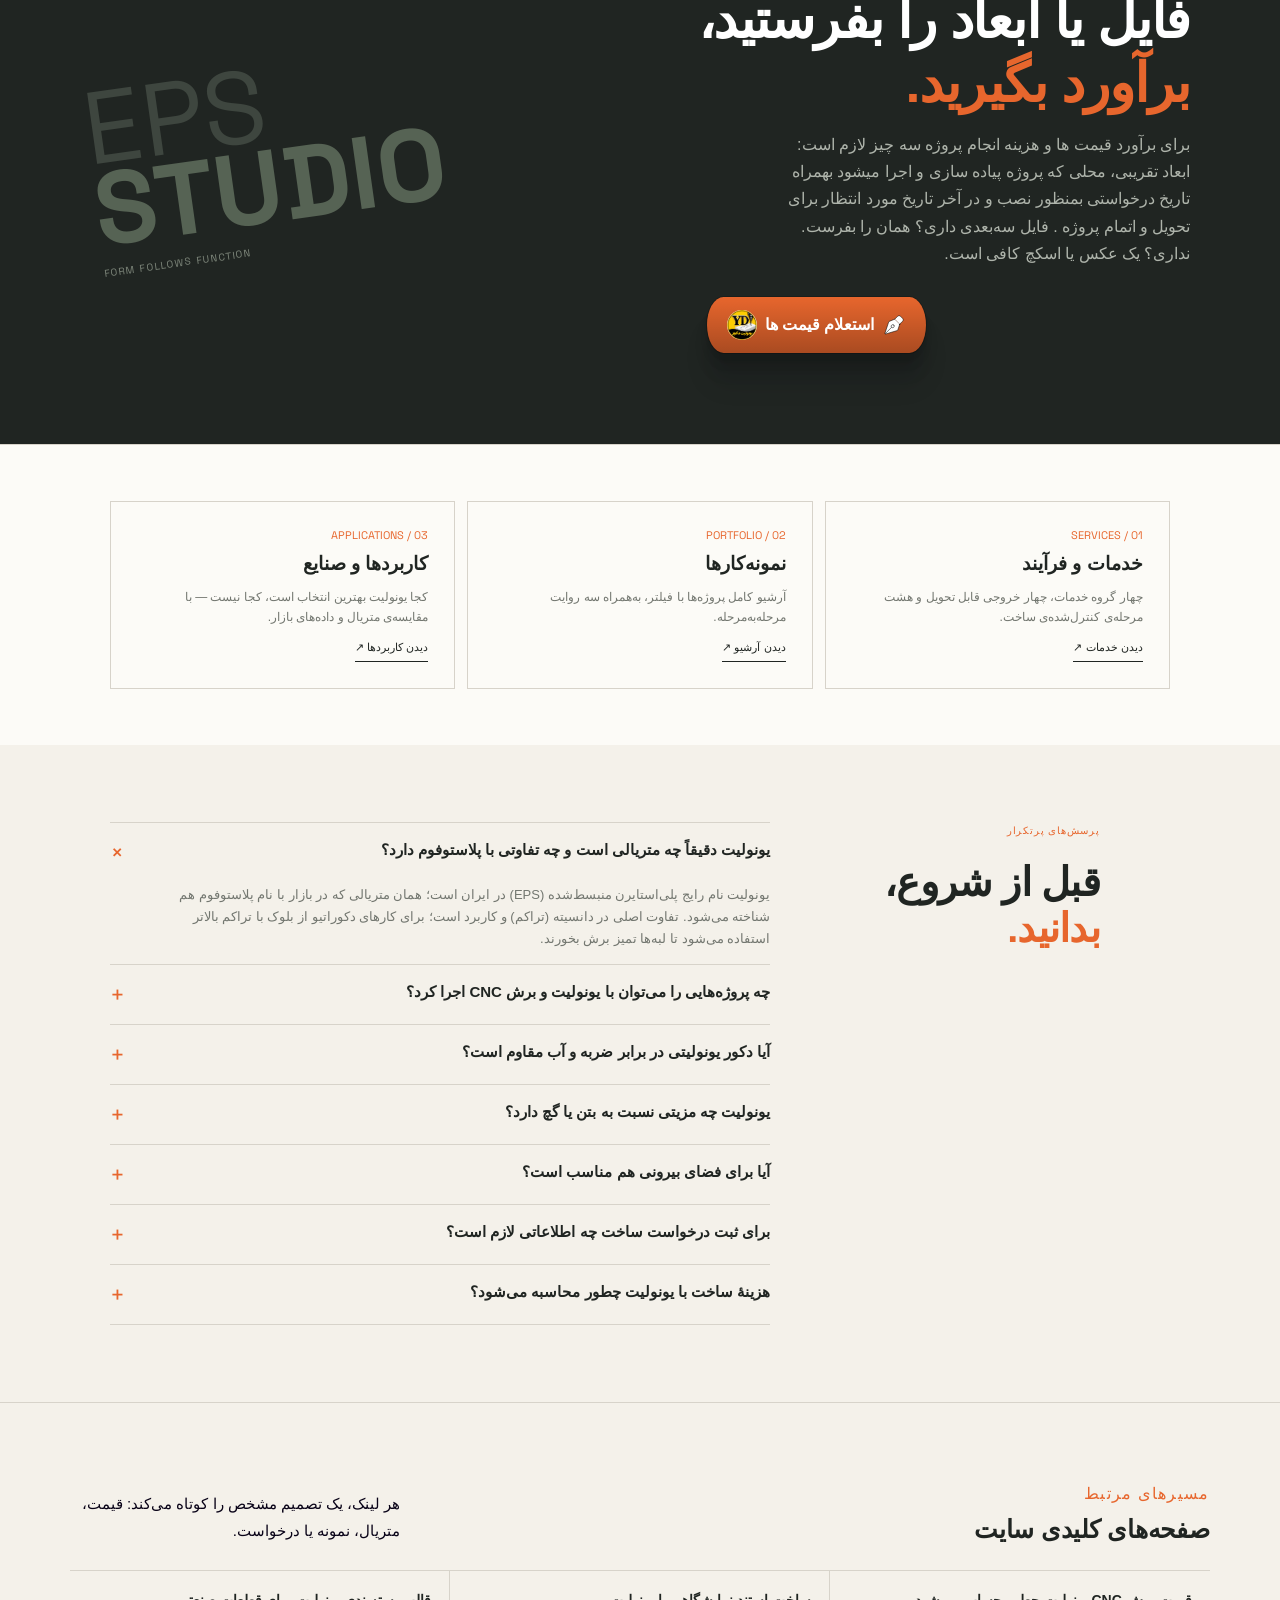
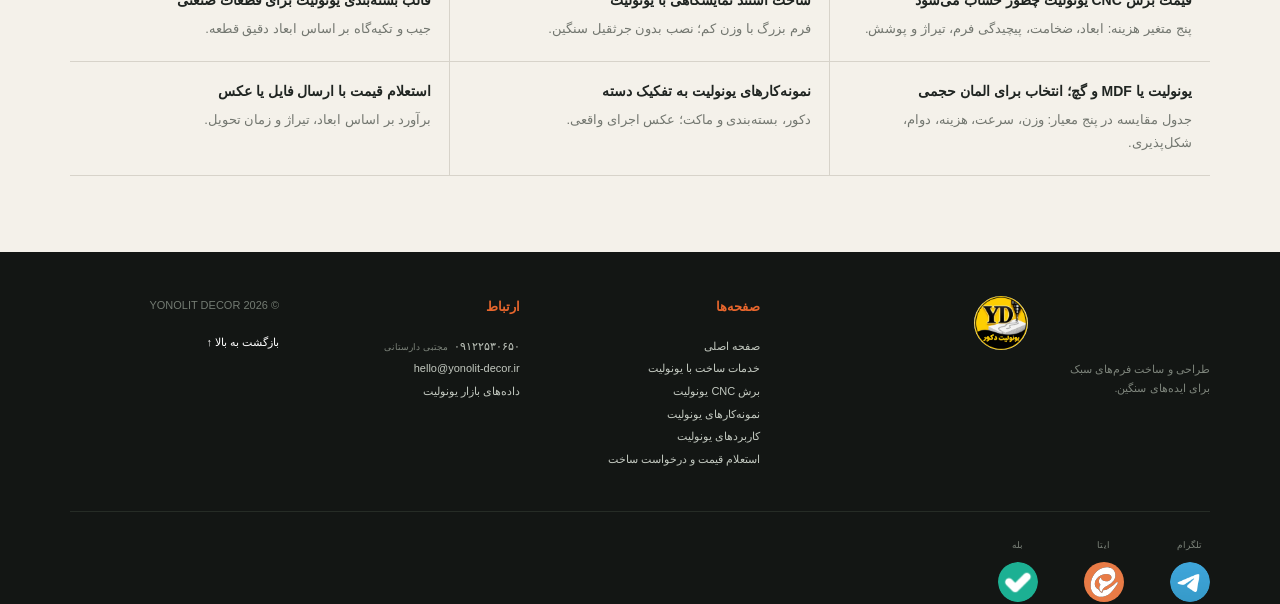
==== commit b330bcfb: "feat(footer): app icons on the page floor instead of text chips The three messenger chips in the foo" ====
--- a/index.html
+++ b/index.html
@@ -29,7 +29,7 @@
     <meta name="twitter:image:alt" content="المان حجمی توپ بیسبال ساخته‌شده با یونولیت، نمونه‌کار یونولیت دکور" />
     <link rel="icon" href="assets/site_logo.webp" type="image/webp" />
 <link rel="preload" as="image" href="assets/hero-of-site.webp" fetchpriority="high">
-  <link rel="stylesheet" href="styles.css?v=18">
+  <link rel="stylesheet" href="styles.css?v=19">
     <script type="application/ld+json">
 {
   "@context": "https://schema.org",
@@ -322,7 +322,7 @@
       <div class="hero-media"><img src="assets/hero-of-site.webp" alt="نمونه دکوراسیون بیرونی و مجسمه‌ی یونولیتی در فضای باز" fetchpriority="high"><span class="hero-stamp">EPS<br><b>FORM</b></span><span class="hero-index">[ 01 / 04 ]</span></div>
     </section>
     <section class="marquee" aria-label="خدمات کلیدی"><div>فرم‌های بزرگ، وزن کم <i>✳</i> دقت CNC، آزادی طراحی <i>✳</i> ساخت سفارشی برای پروژه‌ی شما <i>✳</i> </div></section>
-    <section class="section services" id="services"><div class="section-heading reveal"><p class="kicker">سه گروه خدمت</p><h2>سه گروه خدمت،<br><span>سه خروجی مشخص</span></h2><p>هر پروژه یکی از این سه مسیر را می‌رود. در هر سه، خروجی یک فرم دقیق و آماده‌ی نصب است.</p></div><div class="service-grid"><article class="service-card service-main reveal"><img src="assets/img-001.jpg" alt="المان دکوراتیو ساخته‌شده با CNC" loading="lazy"><div class="service-overlay"><span>01 / دکور و استند</span><h3>دکور و استند<br>نمایشگاهی</h3><a href="#work" aria-label="مشاهده پروژه‌های دکور و استند">مشاهده مسیر <b>↗</b></a></div></article><article class="service-card reveal"><img src="assets/img-008.webp" alt="بسته‌بندی محافظ سفارشی برای قطعه" loading="lazy"><div class="service-label"><span>02 / بسته‌بندی</span><h3>بسته‌بندی<br>محافظ محصول</h3><a href="#applications">جزئیات <b>↗</b></a></div></article><article class="service-card service-dark reveal"><img src="assets/img-026.webp" alt="فرم خام برای قالب‌سازی" loading="lazy"><div class="service-label"><span>03 / قالب‌سازی</span><h3>قالب‌سازی<br>و فرم تکرارشدنی</h3><a href="#process">فرآیند ساخت <b>↗</b></a></div></article></div></section>
+    <section class="section services" id="services"><div class="section-heading reveal"><p class="kicker">سه گروه خدمت</p><h2>سه گروه خدمت،<br><span>سه خروجی مشخص</span></h2><p>هر پروژه یکی از این سه مسیر را می‌رود. در هر سه، خروجی یک فرم دقیق و آماده‌ی نصب است.</p></div><div class="service-grid"><article class="service-card service-main reveal"><img src="assets/img-001.jpg" alt="المان دکوراتیو ساخته‌شده با CNC" loading="lazy"><div class="service-overlay"><span></span><h3>دکور و استند<br>نمایشگاهی</h3><a href="#work" aria-label="مشاهده پروژه‌های دکور و استند">مشاهده مسیر <b>↗</b></a></div></article><article class="service-card reveal"><img src="assets/img-008.webp" alt="بسته‌بندی محافظ سفارشی برای قطعه" loading="lazy"><div class="service-label"><span></span><h3>بسته‌بندی<br>محافظ محصول</h3><a href="#applications">جزئیات <b>↗</b></a></div></article><article class="service-card service-dark reveal"><img src="assets/img-026.webp" alt="فرم خام برای قالب‌سازی" loading="lazy"><div class="service-label"><span></span><h3>قالب‌سازی<br>و فرم تکرارشدنی</h3><a href="#process">فرآیند ساخت <b>↗</b></a></div></article></div></section>
     <section class="section work-section" id="work"><div class="section-heading split reveal"><div><p class="kicker">نمونه‌کارهای منتخب</p><h2>پروژه‌های اجراشده،<br><span>با ابعاد و کاربرد</span></h2></div><div class="section-side"><p>هر پروژه با متریال، ابعاد و کاربرد مشخص اجرا شده است؛ از المان حجمی محوطه و دکور صحنه تا محافظی که محصول را سالم به مقصد می‌رساند.</p><a class="text-link" href="#contact">سفارش پروژه‌ی خود <span>←</span></a></div></div><div class="feature-collage reveal"><figure class="feature-large"><img src="assets/img-023.webp" alt="مجسمه و المان تزئینی ساخته‌شده با یونولیت" loading="lazy"><figcaption><span>01</span><b>المان‌های روایی</b><small>فرم بزرگ / پوشش نهایی</small></figcaption></figure><div class="feature-stack"><figure><img src="assets/img-027.webp" alt="ماکت موتورسیکلت برای ساخت فرم" loading="lazy"><figcaption><b>ماکت و مجسمه</b><small>فرم‌پردازی سفارشی</small></figcaption></figure><figure><img src="assets/img-012.jpg" alt="تابلو و استند تبلیغاتی" loading="lazy"><figcaption><b>استند تبلیغاتی</b><small>نمایشگاهی / فروشگاهی</small></figcaption></figure></div><div class="feature-note"><span class="big-number">+34</span><p>تصویر واقعی از پروژه‌های اجراشده، همراه با کاربرد و متریال هر کدام.</p><a href="#gallery">مشاهده‌ی آرشیو ↗</a></div></div></section>
     <!-- پروژه‌های شاخص: سه نمونهٔ واقعی از کاربردهای متفاوت، با متن بهینه برای جست‌وجو -->
     <section class="section cases-section" id="featured-cases" aria-labelledby="cases-title">
@@ -371,7 +371,7 @@
           </figure>
           <div class="case-body">
             <span class="case-tag">تابلو و حروف برجسته</span>
-            <h3>حروف برجسته و تابلوی نمایشگاهی</h3>
+            <h3>طراحی و ساخت تابلو برای دانشگاه علم و فرهنگ</h3>
             <p>حروفِ برجستهٔ یونولیتی با برش CNC روی پایه‌ای بلوکی مونتاژ و رنگ‌آمیزی شدند؛ مناسب استند نمایشگاهی، رویداد دانشگاهی، ورودی همایش و دکور فروشگاهی.</p>
             <ul class="case-links">
               <li><a href="services.html#decor">جزئیات استند و تبلیغات محیطی</a></li>
@@ -386,7 +386,7 @@
     <section class="section applications" id="applications"><div class="section-heading split reveal"><div><p class="kicker">کاربردهای واقعی</p><h2>پنج صنعت که<br><span>با EPS ساخته می‌شوند</span></h2></div><p class="section-side">سبک‌سازی، سرعت اجرا و آزادی شکل‌دهی، یونولیت را برای پروژه‌های پرجزئیات به انتخابی هوشمند تبدیل می‌کنند. فهرست کامل صنایع و مرزهای استفاده از این متریال در <a class="text-link" href="applications.html#industries">کاربردها و صنایع</a> آمده است.</p></div><div class="application-rail"><figure class="app-card tall reveal"><img src="assets/img-009.webp" alt="بسته‌بندی محافظ لوستر" loading="lazy"><figcaption><b>بسته‌بندی لوستر</b><span>فرم محافظ / محصول حساس</span></figcaption></figure><figure class="app-card reveal"><img src="assets/img-015.webp" alt="استند نمایشگاهی" loading="lazy"><figcaption><b>نمایشگاه و فروشگاه</b><span>استند سبک / نصب سریع</span></figcaption></figure><figure class="app-card tall reveal"><img src="assets/img-014.webp" alt="دکور رنگی صحنه تئاتر" loading="lazy"><figcaption><b>صحنه و تئاتر</b><span>دکور روایی / رنگ سفارشی</span></figcaption></figure><figure class="app-card reveal"><img src="assets/img-010.jpg" alt="بسته‌بندی محافظ کریستال" loading="lazy"><figcaption><b>کریستال و ظروف</b><span>محافظت در حمل‌ونقل</span></figcaption></figure><figure class="app-card reveal"><img src="assets/img-028.jpg" alt="فرم نمایشگاهی برای محصولات غذایی" loading="lazy"><figcaption><b>محصولات غذایی</b><span>ماکت و فرم تبلیغاتی</span></figcaption></figure></div></section>
     <section class="proof-band"><div class="proof-copy reveal"><p class="kicker">متریال را بشناس</p><h2>یونولیت چیست<br><span>و کجا جواب نمی‌دهد</span></h2><p>یونولیت همان فوم EPS است: پلی‌استایرن منبسط‌شده با وزن کم و فرم‌دهی آسان. برای المان بزرگ و ماکت انتخاب اول است؛ اما بدون پوشش، در برابر UV و ضربه دوام ندارد و بار سازه‌ای تحمل نمی‌کند.</p><a class="button button-light" href="#contact">بررسی پروژه‌ی من <span>↗</span></a></div><div class="proof-images reveal"><figure><img src="assets/img-024.webp" alt="فرم خام قبل از پرداخت" loading="lazy"><span></span></figure><figure><img src="assets/img-025.webp" alt="فرم پرداخت‌شده و آماده پوشش" loading="lazy"><span></span></figure><figure><img src="assets/img-026.webp" alt="جزئیات برش فرم خام" loading="lazy"><span></span></figure></div></section>
     <section class="section gallery-section" id="gallery"><div class="section-heading split reveal"><div><p class="kicker">آرشیو تصویری</p><h2>آرشیو پروژه‌ها<br><span>با فیلتر دسته</span></h2></div><div class="filters" role="group" aria-label="فیلتر پروژه‌ها"><button class="filter active" data-filter="all">همه</button><button class="filter" data-filter="decor">دکور و استند</button><button class="filter" data-filter="pack">بسته‌بندی</button><button class="filter" data-filter="mold">قالب‌سازی</button><button class="filter" data-filter="food">غذایی و تبلیغاتی</button></div></div><div class="gallery-grid" id="gallery-grid"></div></section>
-    <section class="contact-section" id="contact"><div class="contact-inner reveal"><p class="kicker">شروع کنیم؟</p><h2>فایل یا ابعاد را بفرستید،<br><span>برآورد بگیرید.</span></h2><p>برای برآورد سه چیز لازم است: ابعاد تقریبی، محل نصب و تاریخ تحویل. فایل سه‌بعدی داری؟ همان را بفرست. نداری؟ یک عکس یا اسکچ کافی است.</p>
+    <section class="contact-section" id="contact"><div class="contact-inner reveal"><p class="kicker">شروع کنیم؟</p><h2>فایل یا ابعاد را بفرستید،<br><span>برآورد بگیرید.</span></h2><p>برای برآورد قیمت ها و هزینه انجام پروژه سه چیز لازم است: ابعاد تقریبی، محلی که پروژه پیاده سازی و اجرا میشود بهمراه تاریخ درخواستی بمنظور نصب و در آخر تاریخ مورد انتظار برای تحویل و اتمام پروژه . فایل سه‌بعدی داری؟ همان را بفرست. نداری؟ یک عکس یا اسکچ کافی است.</p>
 <div class="btn-wrapper">
   <div class="line horizontal top"></div>
   <div class="line vertical right"></div>
@@ -403,7 +403,7 @@
       <path d="M17.7917 11.0557L20.6202 8.22724C21.4012 7.44619 21.4012 6.17986 20.6202 5.39881L18.4989 3.27749C17.7178 2.49645 16.4515 2.49645 15.6704 3.27749L12.842 6.10592"></path>
       <path d="M11.7814 12.1163C11.1956 11.5305 10.2458 11.5305 9.66004 12.1163C9.07426 12.7021 9.07426 13.6519 9.66004 14.2376C10.2458 14.8234 11.1956 14.8234 11.7814 14.2376C12.3671 13.6519 12.3671 12.7021 11.7814 12.1163Z"></path>
     </svg>
-    <span class="btn-text">شروع طراحی</span>
+    <span class="btn-text">استعلام قیمت ها</span>
     <img class="btn-logo" src="assets/site_logo.webp" alt="یونولیت دکور" width="30" height="30" loading="lazy">
   </a>
 </div>
@@ -435,11 +435,11 @@
   </section>
   </main>
 
-<footer><div class="footer-brand"><img src="assets/site_logo.webp" alt="یونولیت دکور" class="site-logo"><p>طراحی و ساخت فرم‌های سبک<br>برای ایده‌های سنگین.</p></div><div><span class="footer-label">صفحه‌ها</span><a href="index.html">صفحه اصلی</a><a href="services.html">خدمات ساخت با یونولیت</a><a href="cnc.html">برش CNC یونولیت</a><a href="portfolio.html">نمونه‌کارهای یونولیت</a><a href="applications.html">کاربردهای یونولیت</a><a href="contact.html">استعلام قیمت و درخواست ساخت</a></div><div><span class="footer-label">ارتباط</span><a href="tel:+989122530650">۰۹۱۲۲۵۳۰۶۵۰<small>مجتبی دارستانی</small></a><a href="mailto:hello@yonolit-decor.ir">hello@yonolit-decor.ir</a><div class="footer-social"><a href="https://t.me/yonolitdecor" target="_blank" rel="noopener">تلگرام</a><a href="https://eitaa.com/yonolitdecorr" target="_blank" rel="noopener">ایتا</a><a href="https://ble.ir/yonolitdecor" target="_blank" rel="noopener">بله</a></div><a href="applications.html#market">داده‌های بازار یونولیت</a></div><div class="footer-end"><span>© 2026 YONOLIT DECOR</span><a href="#top">بازگشت به بالا ↑</a></div></footer>
+<footer><div class="footer-brand"><img src="assets/site_logo.webp" alt="یونولیت دکور" class="site-logo"><p>طراحی و ساخت فرم‌های سبک<br>برای ایده‌های سنگین.</p></div><div><span class="footer-label">صفحه‌ها</span><a href="index.html">صفحه اصلی</a><a href="services.html">خدمات ساخت با یونولیت</a><a href="cnc.html">برش CNC یونولیت</a><a href="portfolio.html">نمونه‌کارهای یونولیت</a><a href="applications.html">کاربردهای یونولیت</a><a href="contact.html">استعلام قیمت و درخواست ساخت</a></div><div><span class="footer-label">ارتباط</span><a href="tel:+989122530650">۰۹۱۲۲۵۳۰۶۵۰<small>مجتبی دارستانی</small></a><a href="mailto:hello@yonolit-decor.ir">hello@yonolit-decor.ir</a><a href="applications.html#market">داده‌های بازار یونولیت</a></div><div class="footer-end"><span>© 2026 YONOLIT DECOR</span><a href="#top">بازگشت به بالا ↑</a></div><div class="social-rail" aria-label="یونولیت دکور در پیام‌رسان‌ها"><a class="social-item" href="https://t.me/yonolitdecor" target="_blank" rel="noopener" aria-label="تلگرام یونولیت دکور"><span>تلگرام</span><img src="assets/social/telegram.png" alt="تلگرام یونولیت دکور" width="40" height="40" decoding="async"></a><a class="social-item" href="https://eitaa.com/yonolitdecorr" target="_blank" rel="noopener" aria-label="ایتا یونولیت دکور"><span>ایتا</span><img src="assets/social/eitaa.svg" alt="ایتا یونولیت دکور" width="40" height="40" decoding="async"></a><a class="social-item" href="https://ble.ir/yonolitdecor" target="_blank" rel="noopener" aria-label="بله یونولیت دکور"><span>بله</span><img src="assets/social/bale.png" alt="بله یونولیت دکور" width="40" height="40" decoding="async"></a></div></footer>
   <dialog class="lightbox" id="lightbox"><button class="lightbox-close" aria-label="بستن">×</button><img id="lightbox-image" alt="تصویر پروژه در اندازه‌ی بزرگ"><p id="lightbox-caption"></p></dialog>
   <script src="vendor/gsap/gsap.min.js"></script>
   <script src="vendor/gsap/ScrollTrigger.min.js"></script>
-  <script src="script.js?v=9"></script>
+  <script src="script.js?v=10"></script>
   <script src="gsap-site.js?v=2"></script>
 </body>
 </html>
--- a/styles.css
+++ b/styles.css
@@ -413,6 +413,175 @@
   .ilink b{font-size:12px}
 }
 
+
+
+/* ==========================================================================
+   v15 — عکس «قبل / در حال ساخت / بعد» توپ بیسبال
+   این عکس خودش متن فارسی دارد (عنوان بالا، برچسب «قبل» و «بعد» پایین).
+   با object-fit:cover کناره‌ها بریده می‌شد و روی هاور هم scale می‌خورد،
+   در نتیجه متن‌ها می‌رفتند زیر لبهٔ کادر و خوانده نمی‌شدند.
+   راه‌حل: contain برای همین عکس + خاموش‌کردن زوم هاور در هر سه جایی
+   که این تصویر استفاده شده (کارت نمونه‌کار، گالری، کاربردها).
+   ========================================================================== */
+
+/* خود عکس: contain تا تمام قاب دیده شود و هیچ لبه‌ای بریده نشود.
+   سلکتور باید به اندازهٔ کافی اختصاصی باشد، وگرنه
+   «.case-card figure img{object-fit:cover}» با وزن بالاتر برنده می‌شود. */
+.case-card figure img[src*="baseball-ball-mockup"],
+.gallery-item img[src*="baseball-ball-mockup"],
+.panel-grid img[src*="baseball-ball-mockup"],
+.svc-case-item img[src*="baseball-ball-mockup"]{object-fit:contain;object-position:center}
+
+/* زوم هاور خاموش — !important چون قواعد هاور دیگر با سلکتور طولانی‌تر نوشته شده‌اند */
+figure:hover img[src*="baseball-ball-mockup"],
+.case-card:hover figure img[src*="baseball-ball-mockup"],
+.gallery-item:hover img[src*="baseball-ball-mockup"],
+.svc-case-item:hover img[src*="baseball-ball-mockup"]{transform:none!important}
+
+/* پس‌زمینهٔ کادر هم‌رنگ فضای خود عکس تا نوارهای بالا/پایین توی چشم نزند */
+.case-card figure:has(> img[src*="baseball-ball-mockup"]),
+.gallery-item:has(> img[src*="baseball-ball-mockup"]){background:#0e1219}
+
+/* ==========================================================================
+   v16 — بخش «هشت مرحله» با اینفوگرافیک تیره
+   تصویر جدید خودش پس‌زمینهٔ سرمه‌ای تیره با نور کهربایی دارد؛ اگر روی
+   پس‌زمینهٔ سبز-خاکستری قبلی (--ink) بماند، لبه‌هایش به‌صورت یک مستطیل
+   جدا دیده می‌شود. پس زمینهٔ کل بخش با محیط خود عکس هم‌رنگ می‌شود.
+   ========================================================================== */
+
+/* پس‌زمینهٔ بخش: هم‌رنگ فضای عکس (سرمه‌ای تیره) نه خاکستری گرم قبلی */
+.process-section{background:#0d1218}
+
+/* سرِ بخش تک‌ستونی شد چون تصویر از این ستون بیرون رفت و تمام‌عرض شد */
+.process-head{grid-template-columns:1fr;gap:0;margin-bottom:22px}
+
+/* قاب تصویر: تمام‌عرض، بدون برش، با خط مویی هم‌رنگ محیط عکس */
+.process-visual{max-width:1080px;margin:0 auto 30px;background:#0d1218;border:1px solid #26313f;overflow:hidden}
+
+/* ارتفاع خودکار: نسبت تصویر حفظ می‌شود و هیچ بخشی بریده نمی‌شود */
+.process-visual img{width:100%;height:auto;display:block}
+
+/* خطوط جدول هشت مرحله از خاکستری گرم به سرمه‌ای سرد تغییر می‌کند */
+.process-list{border-top:1px solid #2a3644}
+.process-list li{border-inline-start:1px solid #2a3644}
+.process-list li:hover{background:#151d27}
+.process-list span{color:#9aa7b6}
+
+/* ==========================================================================
+   v17 — خوانایی متن هشت مرحله (بعد از مفصل‌شدن توضیح‌ها)
+   توضیح هر گام از یک خط به دو-سه جمله رسید؛ با فونت ۱۱px و تراز
+   دوطرفه، خطوط کشیده و ناخوانا می‌شدند.
+   ========================================================================== */
+
+/* اندازهٔ متن از ۱۱ به ۱۲ و ارتفاع خط بازتر؛ تراز راست تا فاصله‌ها کشیده نشود */
+.process-list span{font-size:12px;line-height:1.95;text-align:right;color:#a6b2c0}
+
+/* ارتفاع حداقلی کارت‌ها بالا رفت تا ردیف‌ها هم‌قد بمانند */
+.process-list li{min-height:196px;padding:18px 16px 20px}
+
+/* عنوان گام کمی بزرگ‌تر تا سلسله‌مراتب با متن جدید حفظ شود */
+.process-list strong{font-size:15px;line-height:1.6}
+
+/* موبایل: دو ستون باریک است، فونت یک پله کوچک‌تر و ارتفاع کمتر */
+@media (max-width:600px){
+  .process-list span{font-size:11px;line-height:1.85}
+  .process-list li{min-height:170px}
+}
+
+/* ============================================================
+   v18 — اطلاعات تماس واقعی: نام، تلفن، تلگرام/ایتا/بله
+   ============================================================ */
+
+/* نام مسئول پاسخ‌گویی کنار شماره در فوتر، کوچک و کم‌رنگ تا شماره اصل بماند */
+footer div > a small{display:inline-block;margin-inline-start:6px;font-size:9px;font-weight:400;color:#7d847b;letter-spacing:0}
+
+/* ردیف شبکه‌های اجتماعی فوتر: چون footer div>a همه را block می‌کند، اینجا flex می‌شود */
+.footer-social{display:flex;flex-wrap:wrap;gap:6px;margin:10px 0 9px}
+
+/* هر لینک شبکه اجتماعی به شکل چیپ کوچک با قاب نازک */
+.footer-social a{display:inline-block;padding:4px 10px;border:1px solid #333a33;font-size:9px;line-height:1.7;color:#c3c9c0;transition:border-color .25s,color .25s,background .25s}
+
+/* هاور: نارنجی برند، هم‌راستا با بقیه‌ی تعامل‌های سایت */
+.footer-social a:hover{border-color:var(--orange);background:rgba(231,102,45,.12);color:#fff}
+
+/* ستون تماس کنار فرم: نام شخص، بالای شماره و پررنگ */
+.form-aside .contact-lines .contact-person{display:block;color:#fff;font-size:13px;font-weight:700;letter-spacing:-.01em}
+
+/* شماره تلفن کمی بزرگ‌تر و با فونت نمایشی تا اولین چیزی باشد که دیده می‌شود */
+.form-aside .contact-lines .contact-phone{font-family:'Space Grotesk',Estedad,sans-serif;font-size:15px;letter-spacing:.02em}
+
+/* ساعت کاری کم‌رنگ‌تر از شماره تا سلسله‌مراتب تماس حفظ شود */
+.form-aside .contact-lines .contact-hours{color:#a8ada5}
+
+/* ردیف شبکه‌های اجتماعی در صفحه‌ی تماس */
+.form-aside .contact-lines .contact-social{display:flex;flex-wrap:wrap;gap:6px;margin-top:4px}
+
+/* چیپ‌ها؛ specificity بالاتر از .form-aside .contact-lines a تا استایل پایه را نشکند */
+.form-aside .contact-lines .contact-social a{color:#fff;border:1px solid #3b413c;padding:5px 11px;font-size:10px;justify-self:auto;transition:background .25s,border-color .25s}
+
+/* هاور چیپ‌ها */
+.form-aside .contact-lines .contact-social a:hover{background:var(--orange);border-color:var(--orange)}
+
+/* موبایل: چیپ‌ها کمی فشرده‌تر تا در یک ردیف جا شوند */
+@media (max-width:600px){
+  .footer-social{gap:5px}
+  .footer-social a{padding:3px 8px;font-size:8px}
+  .form-aside .contact-lines .contact-social a{padding:4px 9px;font-size:9px}
+}
+
+
+
+/* ============================================================
+   v19 — ریل آیکون پیام‌رسان‌ها روی کف صفحه
+   ============================================================ */
+
+/* پدینگ پایین فوتر صفر می‌شود تا آیکون‌ها واقعاً به لبهٔ پایین صفحه برسند */
+footer{padding-bottom:0}
+
+/* ریل تمام‌عرض، آخرین ردیف گرید فوتر؛ خط مویی بالا مثل «خط افق» کف صحنه */
+.social-rail{grid-column:1 / -1;display:flex;align-items:flex-end;justify-content:flex-start;gap:46px;margin-top:8px;padding-top:24px;border-top:1px solid #262c26}
+
+/* هر آیتم یک ستون است: نوشته بالا، آیکون زیرش */
+.social-item{display:flex;flex-direction:column;align-items:center;gap:9px;text-decoration:none}
+
+/* برچسب بالای آیکون، کم‌رنگ تا آیکون غالب باشد */
+.social-item span{font-size:9px;letter-spacing:.02em;color:#7d847b;transition:color .25s}
+
+/* آیکون گرد، هم‌اندازه و هم‌تراز برای هر سه پیام‌رسان */
+.social-item img{display:block;width:40px;height:40px;border-radius:50%;object-fit:cover;filter:grayscale(.2);transition:filter .3s,transform .3s}
+
+/* هاور: رنگ کامل + کمی بالا آمدن، بدون تغییر چیدمان */
+.social-item:hover span{color:#fff}
+.social-item:hover img{filter:none;transform:translateY(-4px)}
+
+/* حالت اولیهٔ سقوط؛ فقط وقتی جاوااسکریپت کلاس را اضافه کند اعمال می‌شود */
+.social-rail.is-falling .social-item{opacity:0;transform:translateY(-46px)}
+
+/* منحنی با کمی اورشوت تا آیکون‌ها «روی کف» بنشینند، نه اینکه محو شوند */
+.social-rail.is-falling .social-item{transition:opacity .45s ease,transform .6s cubic-bezier(.22,.9,.3,1.22)}
+
+/* پایان سقوط: سر جای خودشان، روی کف */
+.social-rail.is-falling .social-item.is-landed{opacity:1;transform:none}
+
+/* موبایل: فاصله‌ها کمتر و ریل تمام‌عرض تقسیم می‌شود */
+@media (max-width:600px){
+  .social-rail{gap:0;justify-content:space-around;padding-top:20px}
+  .social-item img{width:34px;height:34px}
+  .social-item span{font-size:8px}
+}
+
+/* حرکت کمتر: بدون سقوط، آیکون‌ها از ابتدا سر جای خودشان هستند */
+@media (prefers-reduced-motion:reduce){
+  .social-rail.is-falling .social-item{opacity:1;transform:none;transition:none}
+}
+
+/* چیپ‌های پیام‌رسان کنار فرم: چون img سراسری block است،
+   بدون این قاعده آیکون و متن زیر هم می‌افتند. اینجا افقی و وسط‌چین می‌شوند. */
+.form-aside .contact-lines .contact-social a{display:inline-flex;align-items:center;gap:5px}
+
+/* آیکون کوچک داخل چیپ، بدون قاب گرد تا کنار متن تمیز بنشیند */
+.form-aside .contact-lines .contact-social a img{width:15px;height:15px;border-radius:50%;flex:0 0 auto}
+
 /* ==== STUDIO:START — ساختهٔ پنل ویرایش، پاک کردنش آزاد است ==== */
 body[data-page="home"] p.section-side > a.text-link:nth-of-type(2){font-size:22px;}
 body[data-page="home"] section.section.cases-section:nth-of-type(5) > div.section-heading.split.reveal:nth-of-type(1) > p.section-side{font-size:15px;}
@@ -433,118 +602,22 @@
 body[data-page="home"] article.case-card.reveal:nth-of-type(1) > div.case-body > ul.case-links > li:nth-of-type(2) > a{font-size:13px;color:#001642;}
 body[data-page="home"] div.feature-note:nth-of-type(2) > p{font-size:25px;}
 body[data-page="home"] div.feature-note:nth-of-type(2) > a{font-size:18px;color:#00162e;}
+body[data-page="home"] div.ilinks-head > div > p.kicker{font-size:16px;}
+body[data-page="home"] #ilinks-index{font-size:25px;}
+body[data-page="home"] a.ilink:nth-of-type(1) > b{font-size:14px;}
+body[data-page="home"] a.ilink:nth-of-type(1) > span{font-size:13px;}
+body[data-page="home"] a.ilink:nth-of-type(2) > b{font-size:14px;}
+body[data-page="home"] a.ilink:nth-of-type(2) > span{font-size:13px;}
+body[data-page="home"] a.ilink:nth-of-type(4) > b{font-size:14px;}
+body[data-page="home"] a.ilink:nth-of-type(4) > span{font-size:13px;}
+body[data-page="home"] a.ilink:nth-of-type(3) > b{font-size:14px;}
+body[data-page="home"] a.ilink:nth-of-type(3) > span{font-size:13px;}
+body[data-page="home"] a.ilink:nth-of-type(5) > b{font-size:14px;}
+body[data-page="home"] a.ilink:nth-of-type(5) > span{font-size:13px;}
+body[data-page="home"] a.ilink:nth-of-type(6) > b{font-size:14px;}
+body[data-page="home"] a.ilink:nth-of-type(6) > span{font-size:13px;}
+body[data-page="home"] p.ilinks-side{font-size:15px;color:#080217;}
+body[data-page="home"] div:nth-of-type(2) > span.footer-label{font-size:13px;}
+body[data-page="home"] div:nth-of-type(3) > span.footer-label{font-size:13px;}
+body[data-page="home"] div.footer-end:nth-of-type(4) > span{gap:0px;flex-direction:column;justify-content:flex-end;object-fit:fill;}
 /* ==== STUDIO:END ==== */
-
-/* ==========================================================================
-   v15 — عکس «قبل / در حال ساخت / بعد» توپ بیسبال
-   این عکس خودش متن فارسی دارد (عنوان بالا، برچسب «قبل» و «بعد» پایین).
-   با object-fit:cover کناره‌ها بریده می‌شد و روی هاور هم scale می‌خورد،
-   در نتیجه متن‌ها می‌رفتند زیر لبهٔ کادر و خوانده نمی‌شدند.
-   راه‌حل: contain برای همین عکس + خاموش‌کردن زوم هاور در هر سه جایی
-   که این تصویر استفاده شده (کارت نمونه‌کار، گالری، کاربردها).
-   ========================================================================== */
-
-/* خود عکس: contain تا تمام قاب دیده شود و هیچ لبه‌ای بریده نشود.
-   سلکتور باید به اندازهٔ کافی اختصاصی باشد، وگرنه
-   «.case-card figure img{object-fit:cover}» با وزن بالاتر برنده می‌شود. */
-.case-card figure img[src*="baseball-ball-mockup"],
-.gallery-item img[src*="baseball-ball-mockup"],
-.panel-grid img[src*="baseball-ball-mockup"],
-.svc-case-item img[src*="baseball-ball-mockup"]{object-fit:contain;object-position:center}
-
-/* زوم هاور خاموش — !important چون قواعد هاور دیگر با سلکتور طولانی‌تر نوشته شده‌اند */
-figure:hover img[src*="baseball-ball-mockup"],
-.case-card:hover figure img[src*="baseball-ball-mockup"],
-.gallery-item:hover img[src*="baseball-ball-mockup"],
-.svc-case-item:hover img[src*="baseball-ball-mockup"]{transform:none!important}
-
-/* پس‌زمینهٔ کادر هم‌رنگ فضای خود عکس تا نوارهای بالا/پایین توی چشم نزند */
-.case-card figure:has(> img[src*="baseball-ball-mockup"]),
-.gallery-item:has(> img[src*="baseball-ball-mockup"]){background:#0e1219}
-
-/* ==========================================================================
-   v16 — بخش «هشت مرحله» با اینفوگرافیک تیره
-   تصویر جدید خودش پس‌زمینهٔ سرمه‌ای تیره با نور کهربایی دارد؛ اگر روی
-   پس‌زمینهٔ سبز-خاکستری قبلی (--ink) بماند، لبه‌هایش به‌صورت یک مستطیل
-   جدا دیده می‌شود. پس زمینهٔ کل بخش با محیط خود عکس هم‌رنگ می‌شود.
-   ========================================================================== */
-
-/* پس‌زمینهٔ بخش: هم‌رنگ فضای عکس (سرمه‌ای تیره) نه خاکستری گرم قبلی */
-.process-section{background:#0d1218}
-
-/* سرِ بخش تک‌ستونی شد چون تصویر از این ستون بیرون رفت و تمام‌عرض شد */
-.process-head{grid-template-columns:1fr;gap:0;margin-bottom:22px}
-
-/* قاب تصویر: تمام‌عرض، بدون برش، با خط مویی هم‌رنگ محیط عکس */
-.process-visual{max-width:1080px;margin:0 auto 30px;background:#0d1218;border:1px solid #26313f;overflow:hidden}
-
-/* ارتفاع خودکار: نسبت تصویر حفظ می‌شود و هیچ بخشی بریده نمی‌شود */
-.process-visual img{width:100%;height:auto;display:block}
-
-/* خطوط جدول هشت مرحله از خاکستری گرم به سرمه‌ای سرد تغییر می‌کند */
-.process-list{border-top:1px solid #2a3644}
-.process-list li{border-inline-start:1px solid #2a3644}
-.process-list li:hover{background:#151d27}
-.process-list span{color:#9aa7b6}
-
-/* ==========================================================================
-   v17 — خوانایی متن هشت مرحله (بعد از مفصل‌شدن توضیح‌ها)
-   توضیح هر گام از یک خط به دو-سه جمله رسید؛ با فونت ۱۱px و تراز
-   دوطرفه، خطوط کشیده و ناخوانا می‌شدند.
-   ========================================================================== */
-
-/* اندازهٔ متن از ۱۱ به ۱۲ و ارتفاع خط بازتر؛ تراز راست تا فاصله‌ها کشیده نشود */
-.process-list span{font-size:12px;line-height:1.95;text-align:right;color:#a6b2c0}
-
-/* ارتفاع حداقلی کارت‌ها بالا رفت تا ردیف‌ها هم‌قد بمانند */
-.process-list li{min-height:196px;padding:18px 16px 20px}
-
-/* عنوان گام کمی بزرگ‌تر تا سلسله‌مراتب با متن جدید حفظ شود */
-.process-list strong{font-size:15px;line-height:1.6}
-
-/* موبایل: دو ستون باریک است، فونت یک پله کوچک‌تر و ارتفاع کمتر */
-@media (max-width:600px){
-  .process-list span{font-size:11px;line-height:1.85}
-  .process-list li{min-height:170px}
-}
-
-/* ============================================================
-   v18 — اطلاعات تماس واقعی: نام، تلفن، تلگرام/ایتا/بله
-   ============================================================ */
-
-/* نام مسئول پاسخ‌گویی کنار شماره در فوتر، کوچک و کم‌رنگ تا شماره اصل بماند */
-footer div > a small{display:inline-block;margin-inline-start:6px;font-size:9px;font-weight:400;color:#7d847b;letter-spacing:0}
-
-/* ردیف شبکه‌های اجتماعی فوتر: چون footer div>a همه را block می‌کند، اینجا flex می‌شود */
-.footer-social{display:flex;flex-wrap:wrap;gap:6px;margin:10px 0 9px}
-
-/* هر لینک شبکه اجتماعی به شکل چیپ کوچک با قاب نازک */
-.footer-social a{display:inline-block;padding:4px 10px;border:1px solid #333a33;font-size:9px;line-height:1.7;color:#c3c9c0;transition:border-color .25s,color .25s,background .25s}
-
-/* هاور: نارنجی برند، هم‌راستا با بقیه‌ی تعامل‌های سایت */
-.footer-social a:hover{border-color:var(--orange);background:rgba(231,102,45,.12);color:#fff}
-
-/* ستون تماس کنار فرم: نام شخص، بالای شماره و پررنگ */
-.form-aside .contact-lines .contact-person{display:block;color:#fff;font-size:13px;font-weight:700;letter-spacing:-.01em}
-
-/* شماره تلفن کمی بزرگ‌تر و با فونت نمایشی تا اولین چیزی باشد که دیده می‌شود */
-.form-aside .contact-lines .contact-phone{font-family:'Space Grotesk',Estedad,sans-serif;font-size:15px;letter-spacing:.02em}
-
-/* ساعت کاری کم‌رنگ‌تر از شماره تا سلسله‌مراتب تماس حفظ شود */
-.form-aside .contact-lines .contact-hours{color:#a8ada5}
-
-/* ردیف شبکه‌های اجتماعی در صفحه‌ی تماس */
-.form-aside .contact-lines .contact-social{display:flex;flex-wrap:wrap;gap:6px;margin-top:4px}
-
-/* چیپ‌ها؛ specificity بالاتر از .form-aside .contact-lines a تا استایل پایه را نشکند */
-.form-aside .contact-lines .contact-social a{color:#fff;border:1px solid #3b413c;padding:5px 11px;font-size:10px;justify-self:auto;transition:background .25s,border-color .25s}
-
-/* هاور چیپ‌ها */
-.form-aside .contact-lines .contact-social a:hover{background:var(--orange);border-color:var(--orange)}
-
-/* موبایل: چیپ‌ها کمی فشرده‌تر تا در یک ردیف جا شوند */
-@media (max-width:600px){
-  .footer-social{gap:5px}
-  .footer-social a{padding:3px 8px;font-size:8px}
-  .form-aside .contact-lines .contact-social a{padding:4px 9px;font-size:9px}
-}
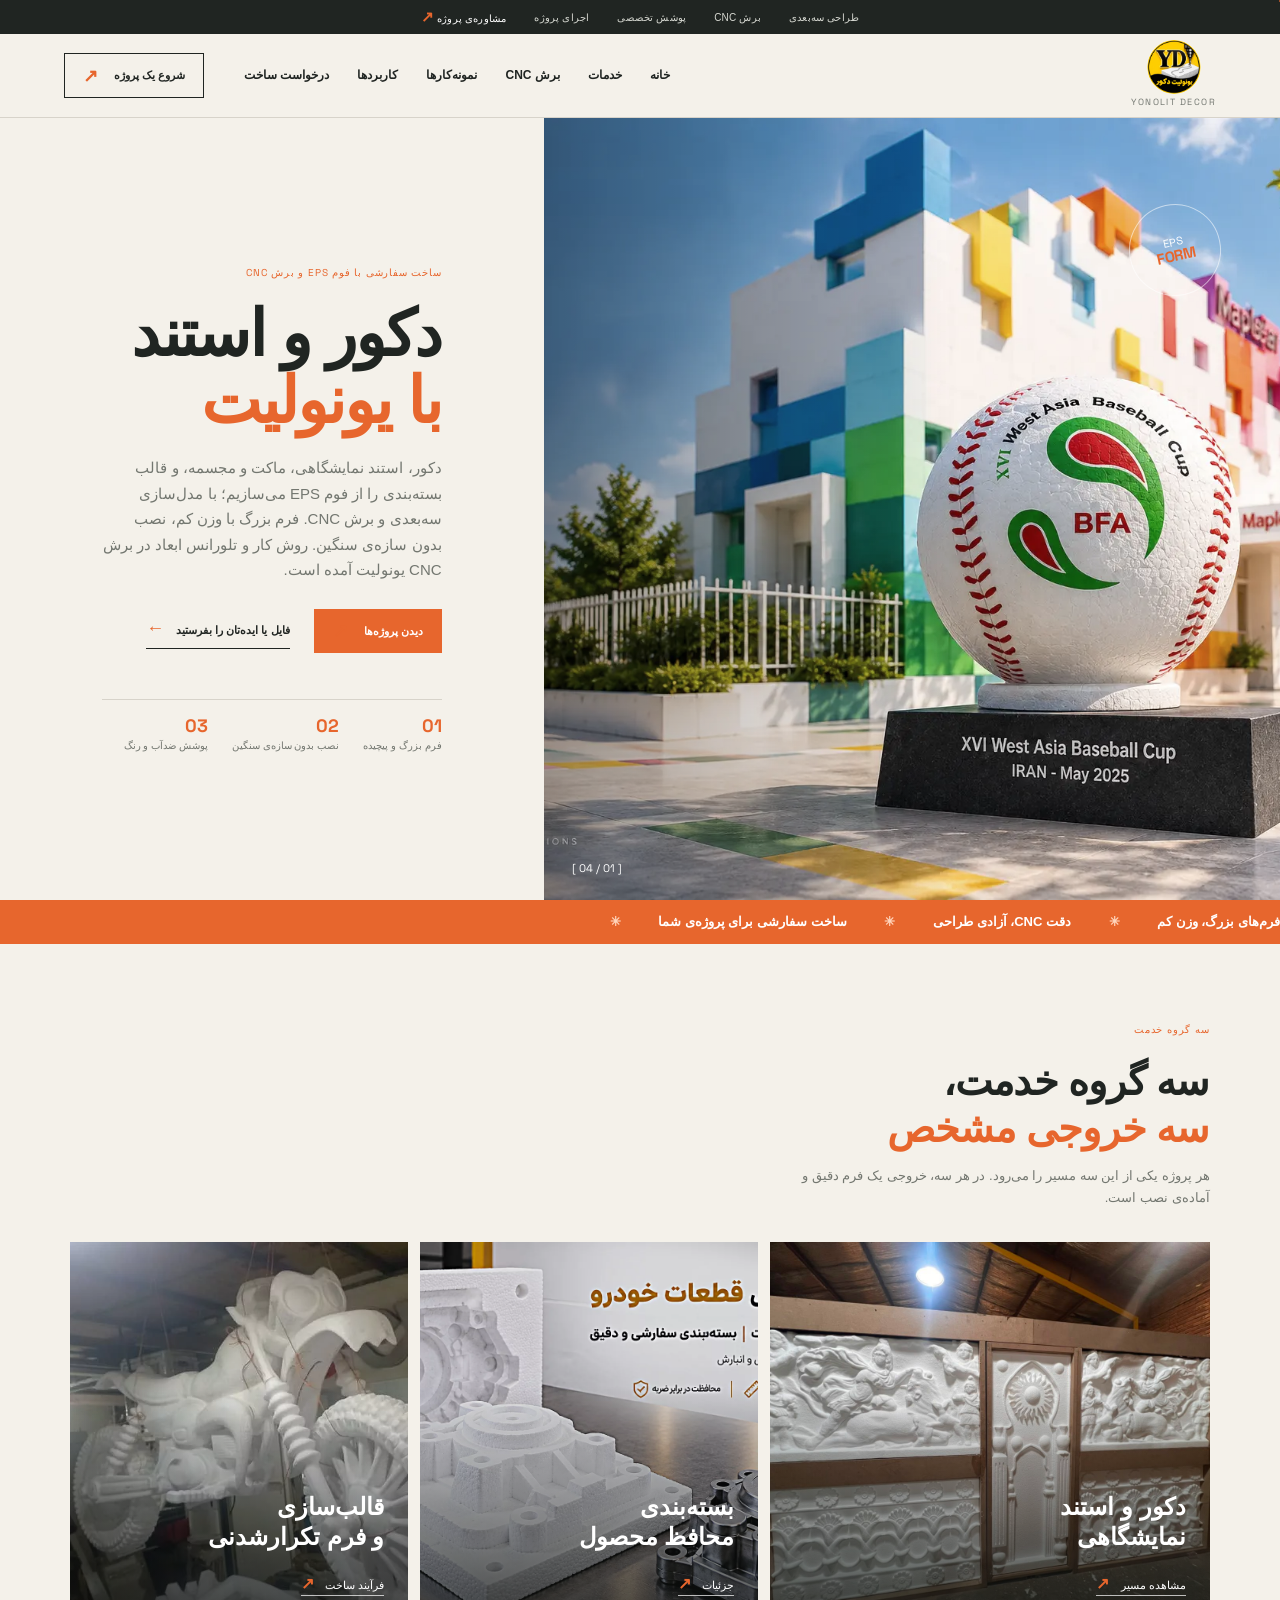
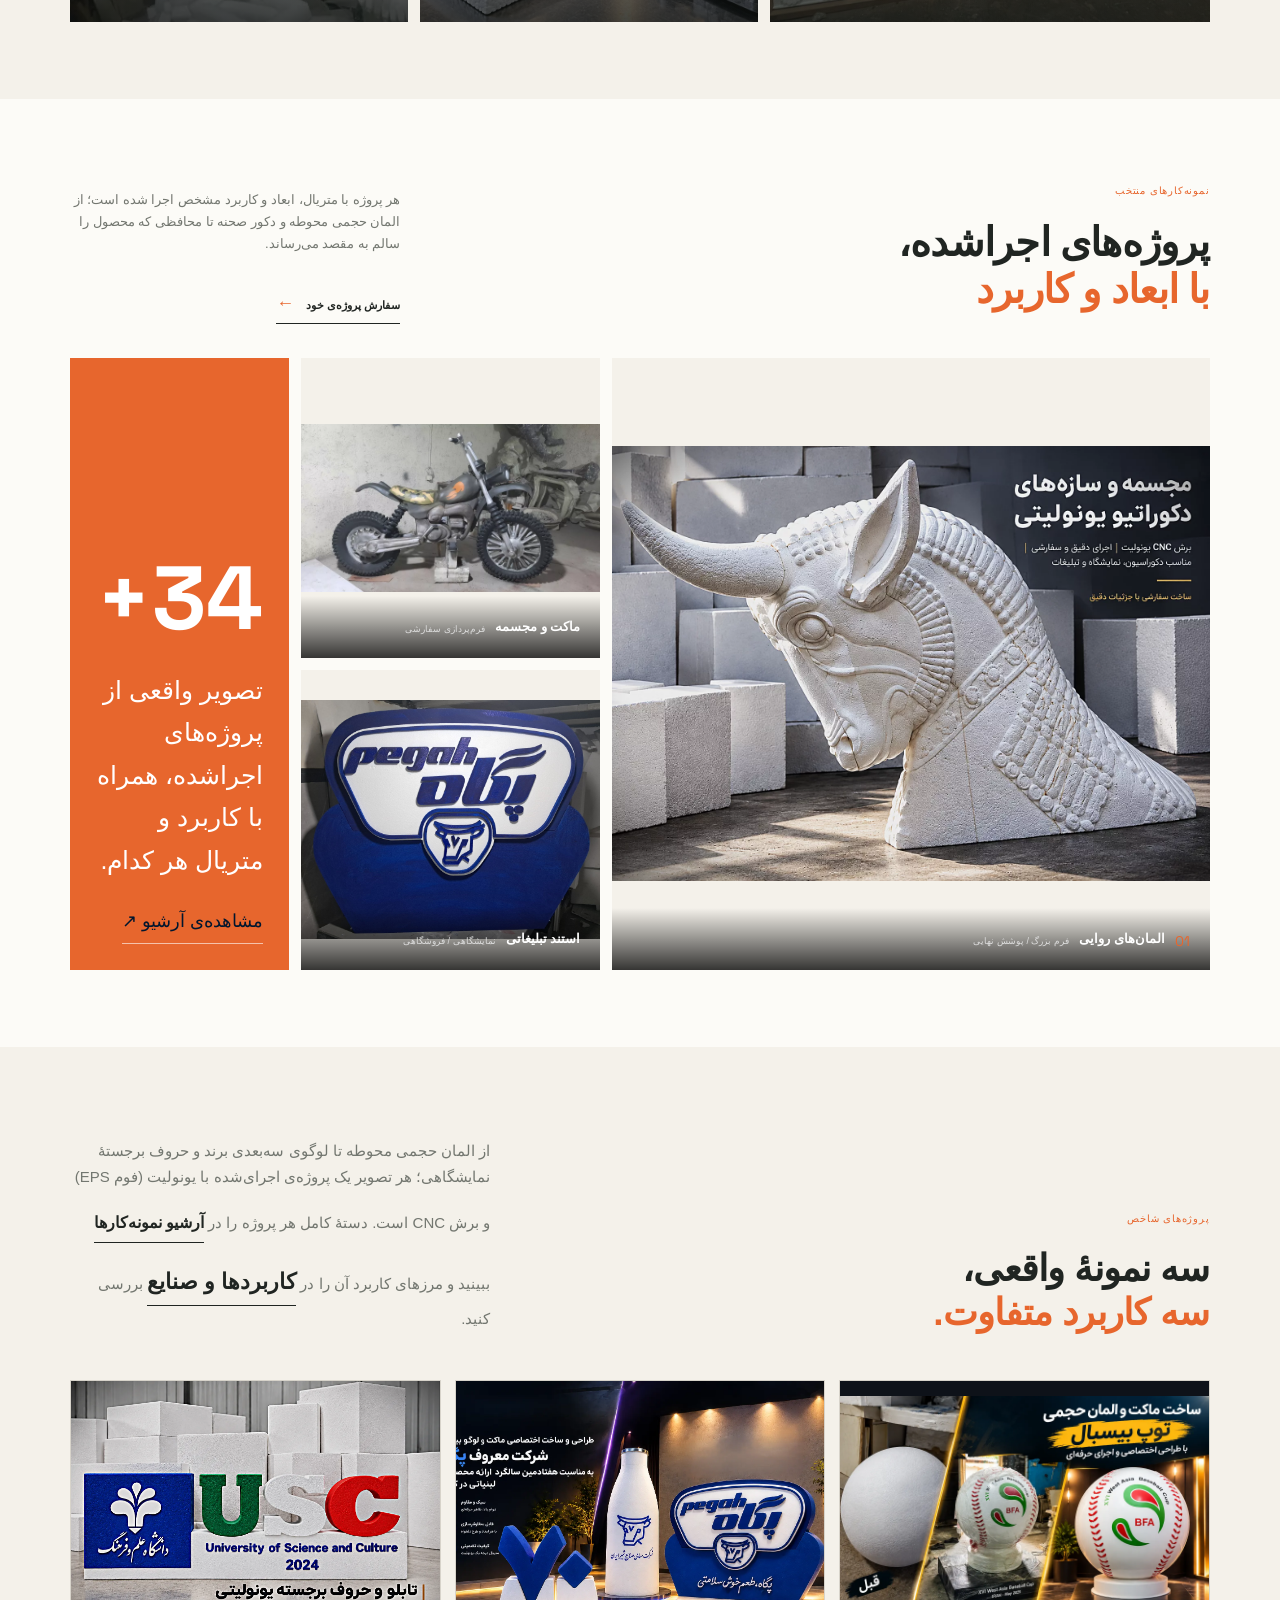
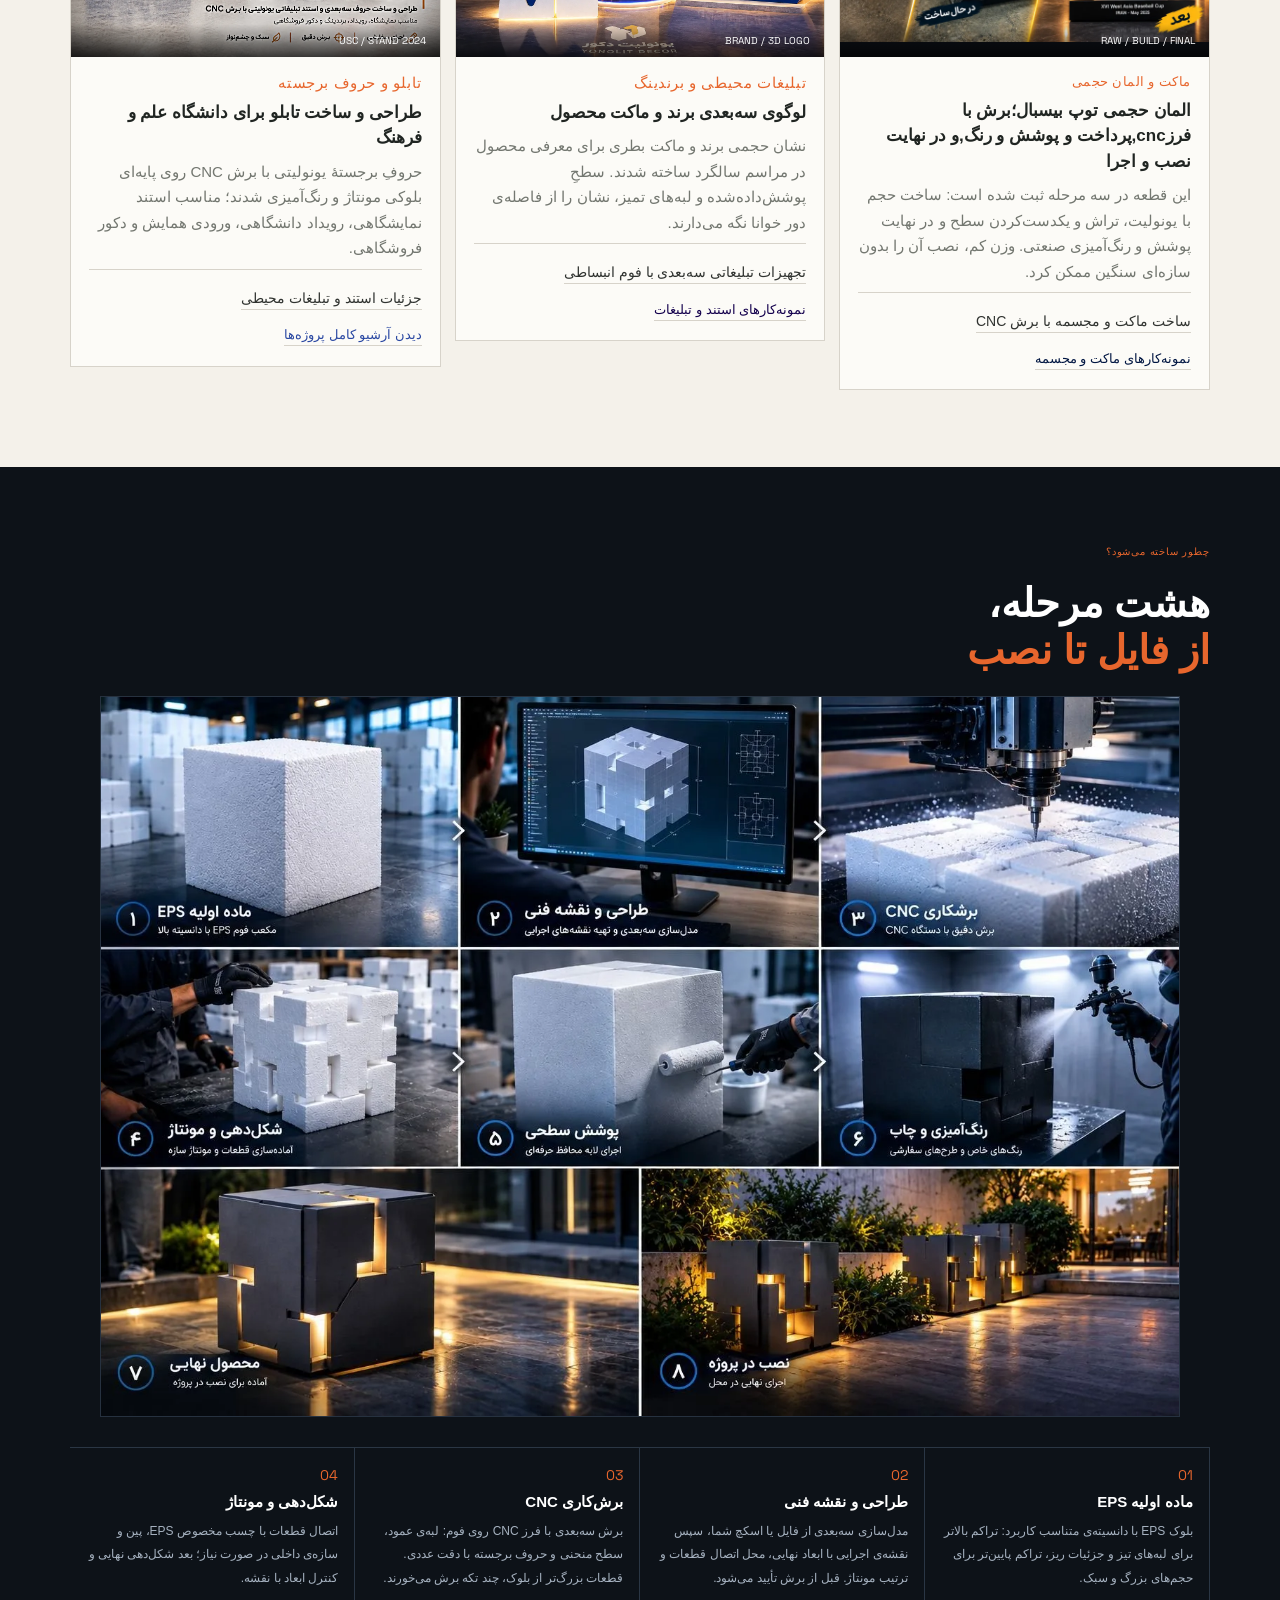
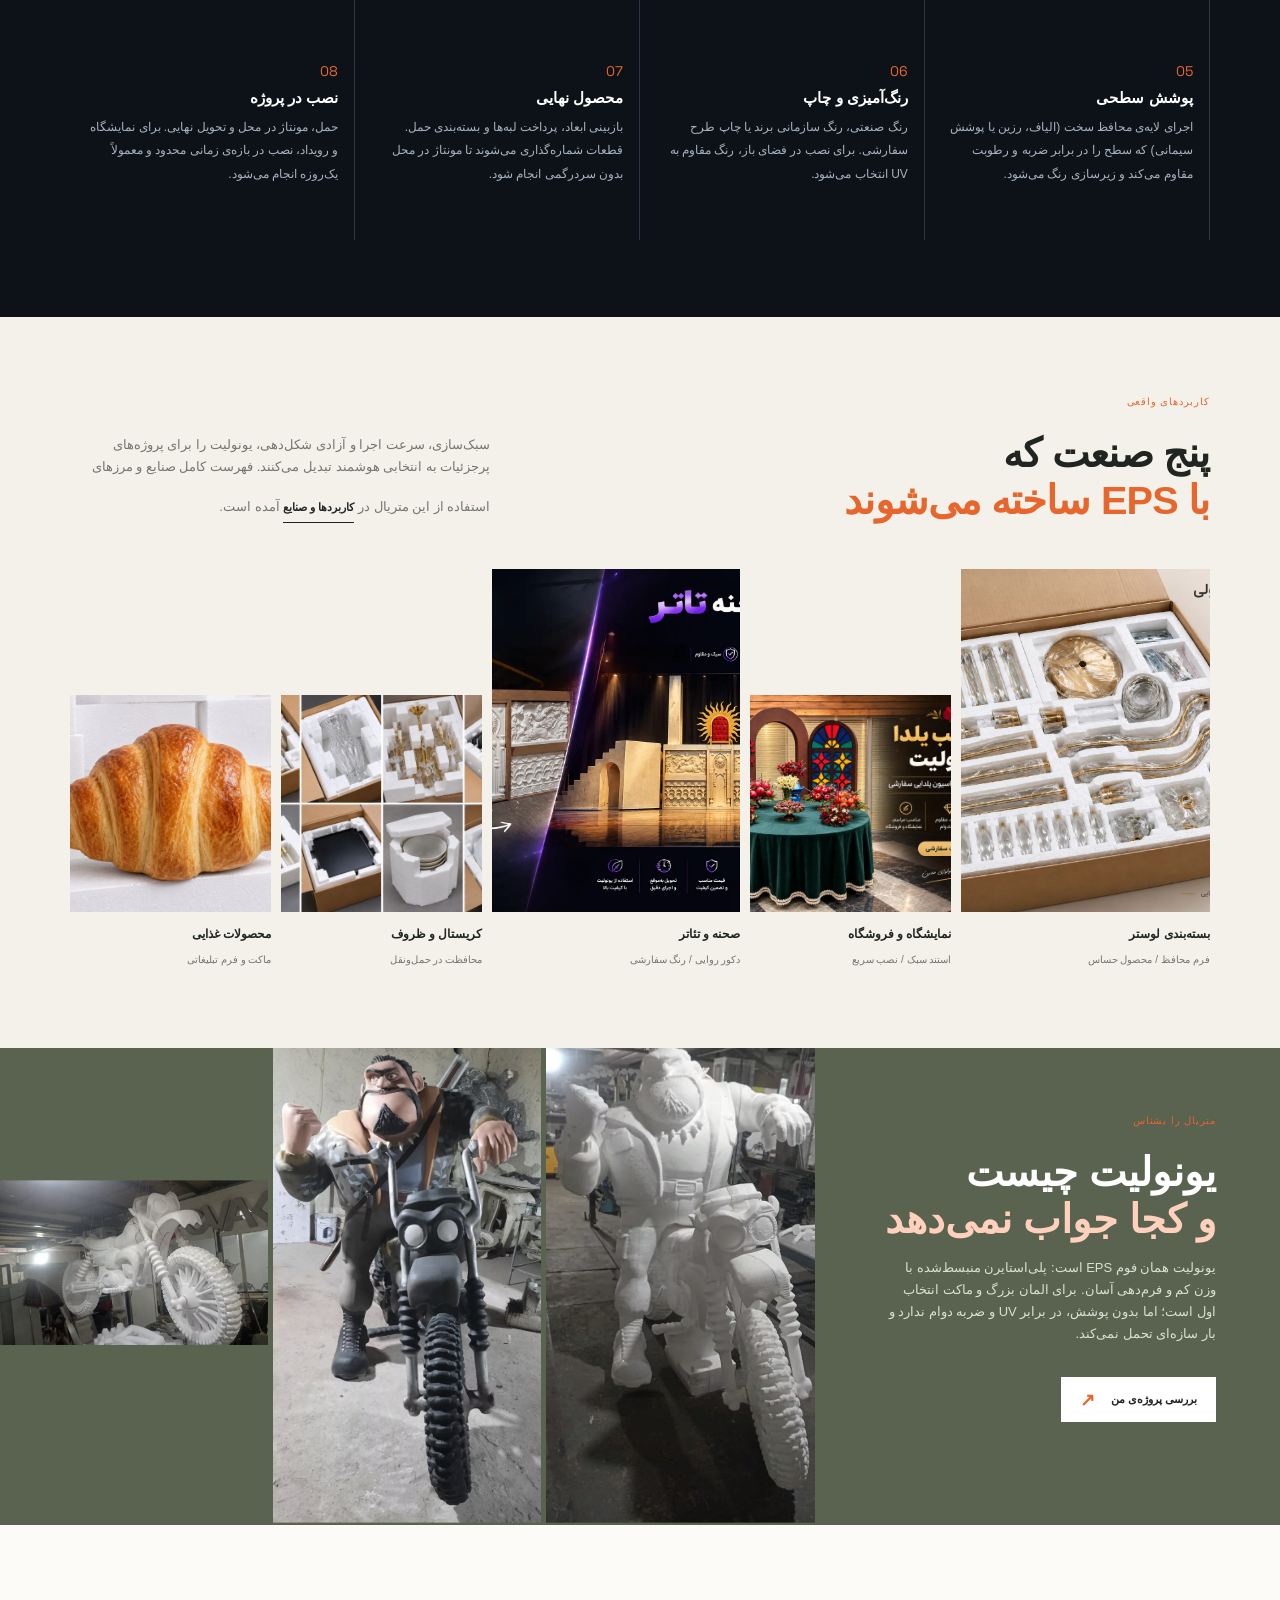
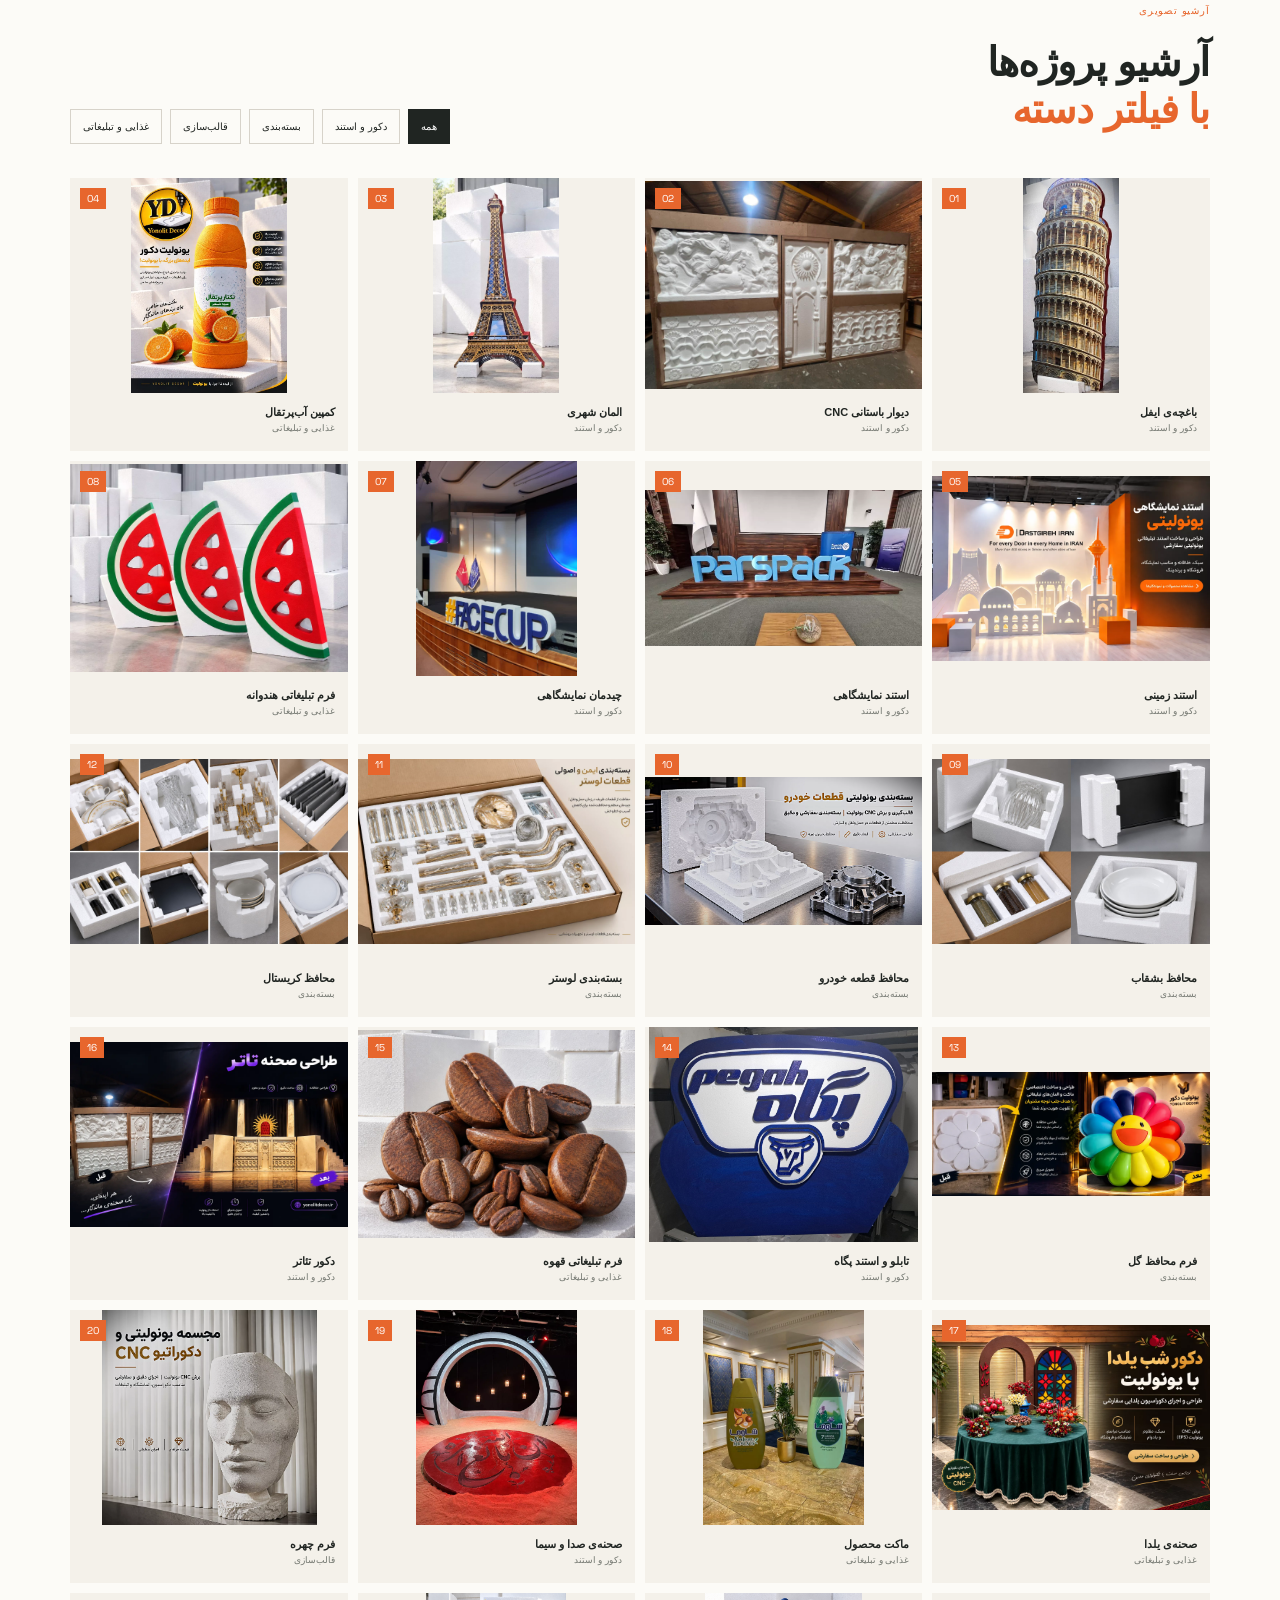
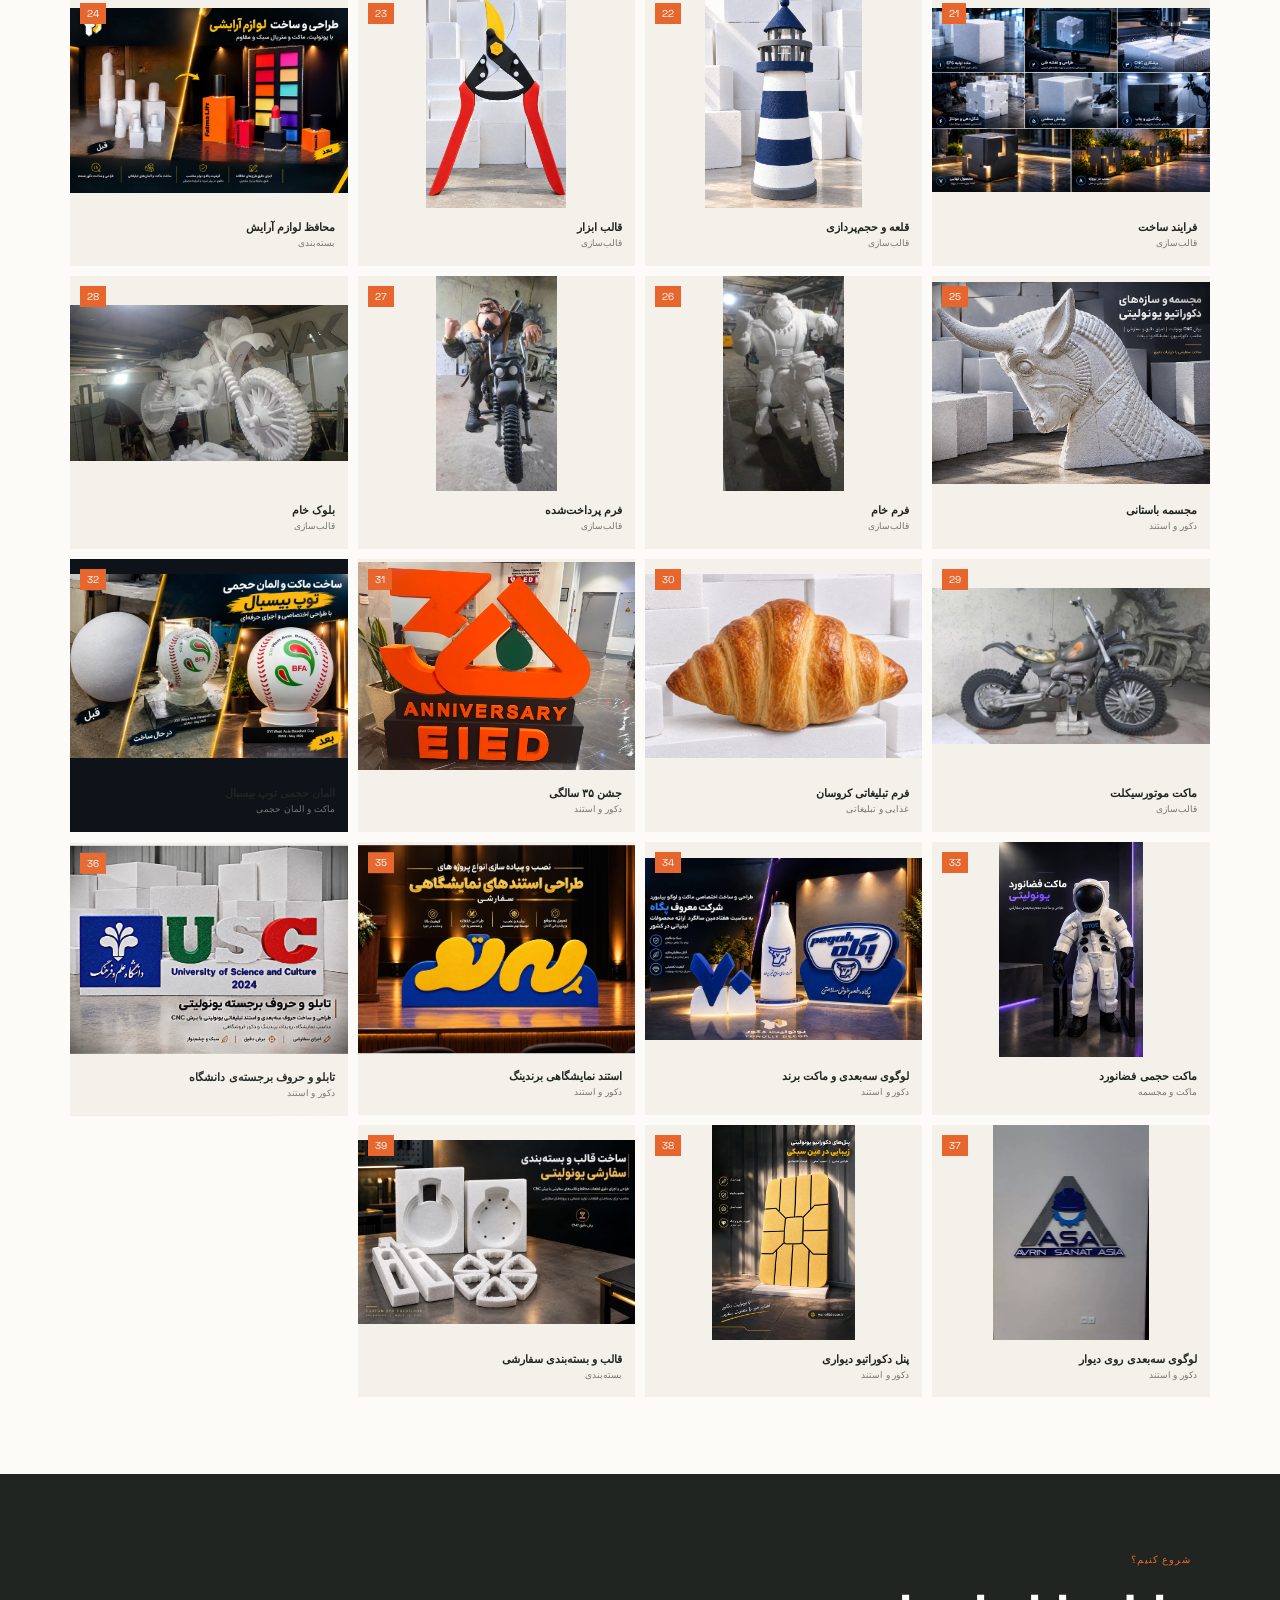
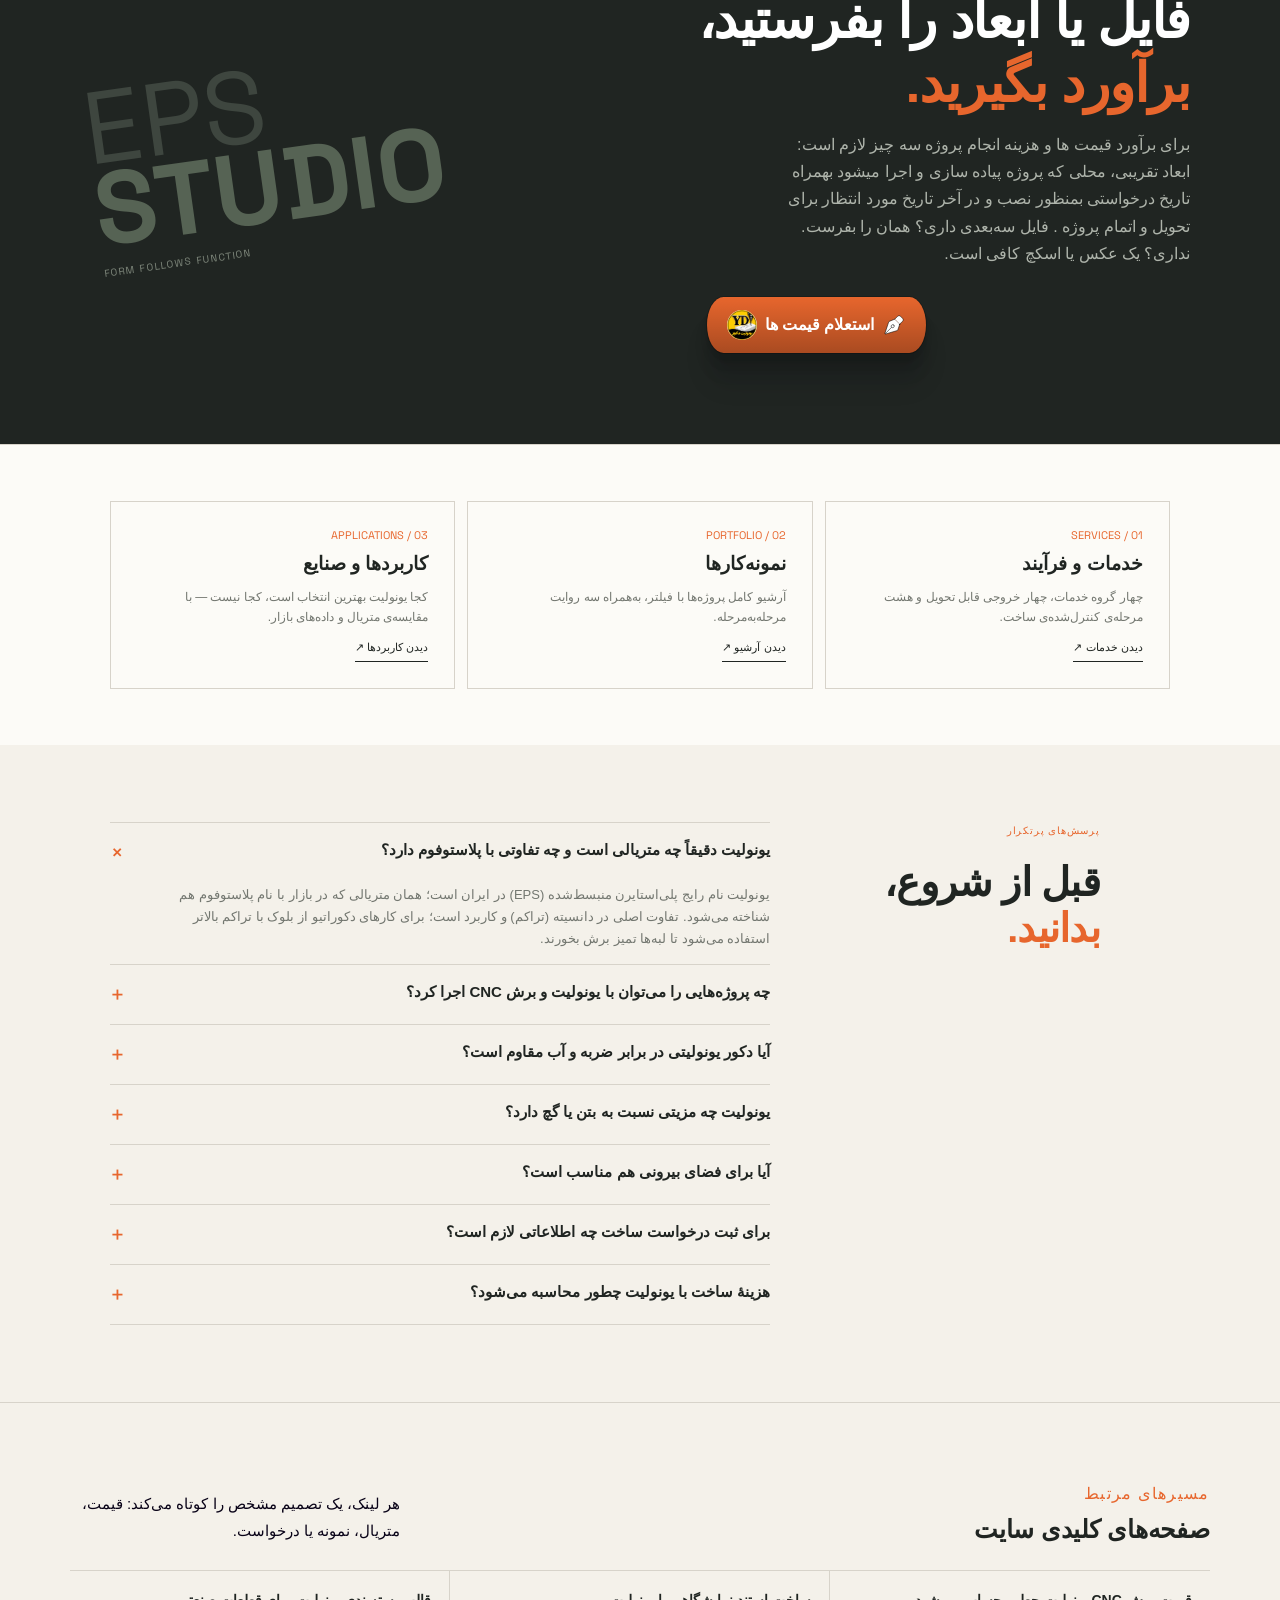
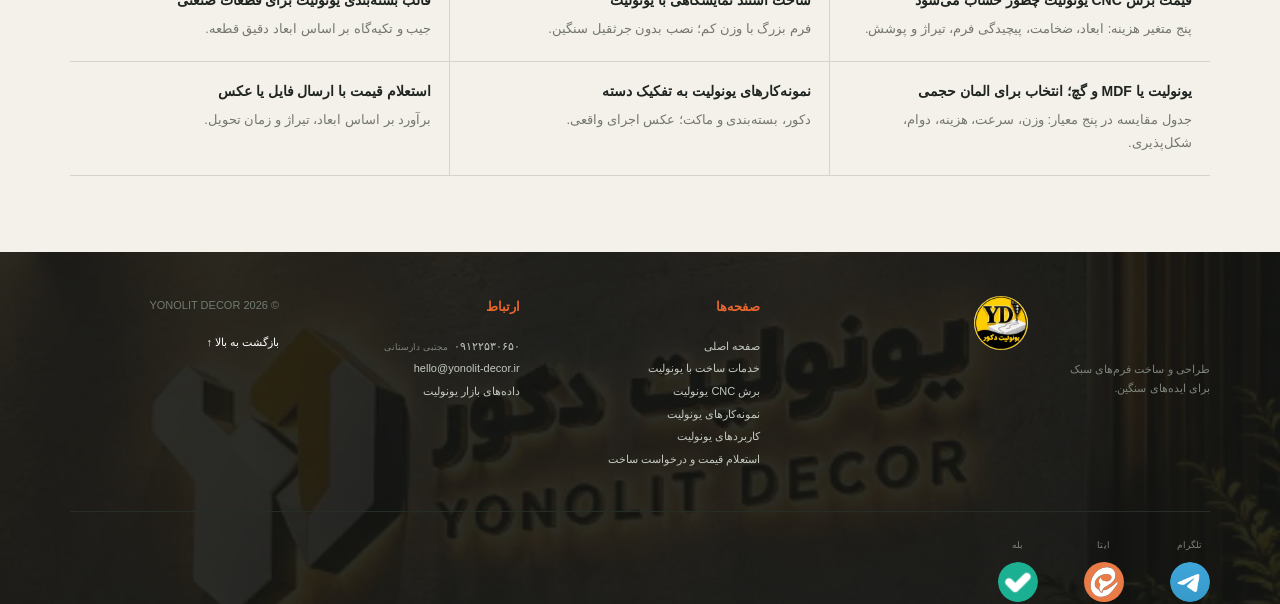
==== commit e5aff98c: "feat(footer): brand wall image as a 10% background texture - assets/brand-wall.webp (18 KB) is the s" ====
--- a/index.html
+++ b/index.html
@@ -29,7 +29,7 @@
     <meta name="twitter:image:alt" content="المان حجمی توپ بیسبال ساخته‌شده با یونولیت، نمونه‌کار یونولیت دکور" />
     <link rel="icon" href="assets/site_logo.webp" type="image/webp" />
 <link rel="preload" as="image" href="assets/hero-of-site.webp" fetchpriority="high">
-  <link rel="stylesheet" href="styles.css?v=19">
+  <link rel="stylesheet" href="styles.css?v=20">
     <script type="application/ld+json">
 {
   "@context": "https://schema.org",
--- a/styles.css
+++ b/styles.css
@@ -621,3 +621,24 @@
 body[data-page="home"] div:nth-of-type(3) > span.footer-label{font-size:13px;}
 body[data-page="home"] div.footer-end:nth-of-type(4) > span{gap:0px;flex-direction:column;justify-content:flex-end;object-fit:fill;}
 /* ==== STUDIO:END ==== */
+
+/* ============================================================
+   v20 — تصویر دیوار برند به‌عنوان بافت پس‌زمینهٔ فوتر (۱۰٪)
+   ============================================================ */
+
+/* فوتر باید لایه‌بندی مستقل بسازد، وگرنه لایهٔ ::before با z-index:-1
+   از پشت پس‌زمینهٔ خودِ فوتر بیرون می‌زند و دیده نمی‌شود */
+footer{position:relative;isolation:isolate}
+
+/* لایهٔ تصویر: تمام‌سطح فوتر، بدون گرفتن کلیک، با شفافیت ۱۰٪ */
+footer::before{content:'';position:absolute;inset:0;background:url("assets/brand-wall.webp") center/cover no-repeat;opacity:.10;pointer-events:none;z-index:-1}
+
+/* زیر ۹۰۰px ستون‌های فوتر می‌شکنند و فوتر بلند می‌شود؛ آن‌وقت cover تصویر را
+   تا ۲ برابر بزرگ می‌کند و حروف لوگو غول می‌شوند و با لینک‌ها رقابت می‌کنند.
+   با بلور ملایم همان بافت گرم می‌ماند ولی دیگر به‌عنوان متن خوانده نمی‌شود.
+   بدون scale: بزرگ‌کردن لایه باعث می‌شد بلور از لبه‌های فوتر بیرون بزند. */
+@media (max-width:900px){
+  footer::before{background-position:center;filter:blur(10px)}
+}
+
+/* حرکت کمتر: بافت ثابت است و تغییری لازم ندارد */
